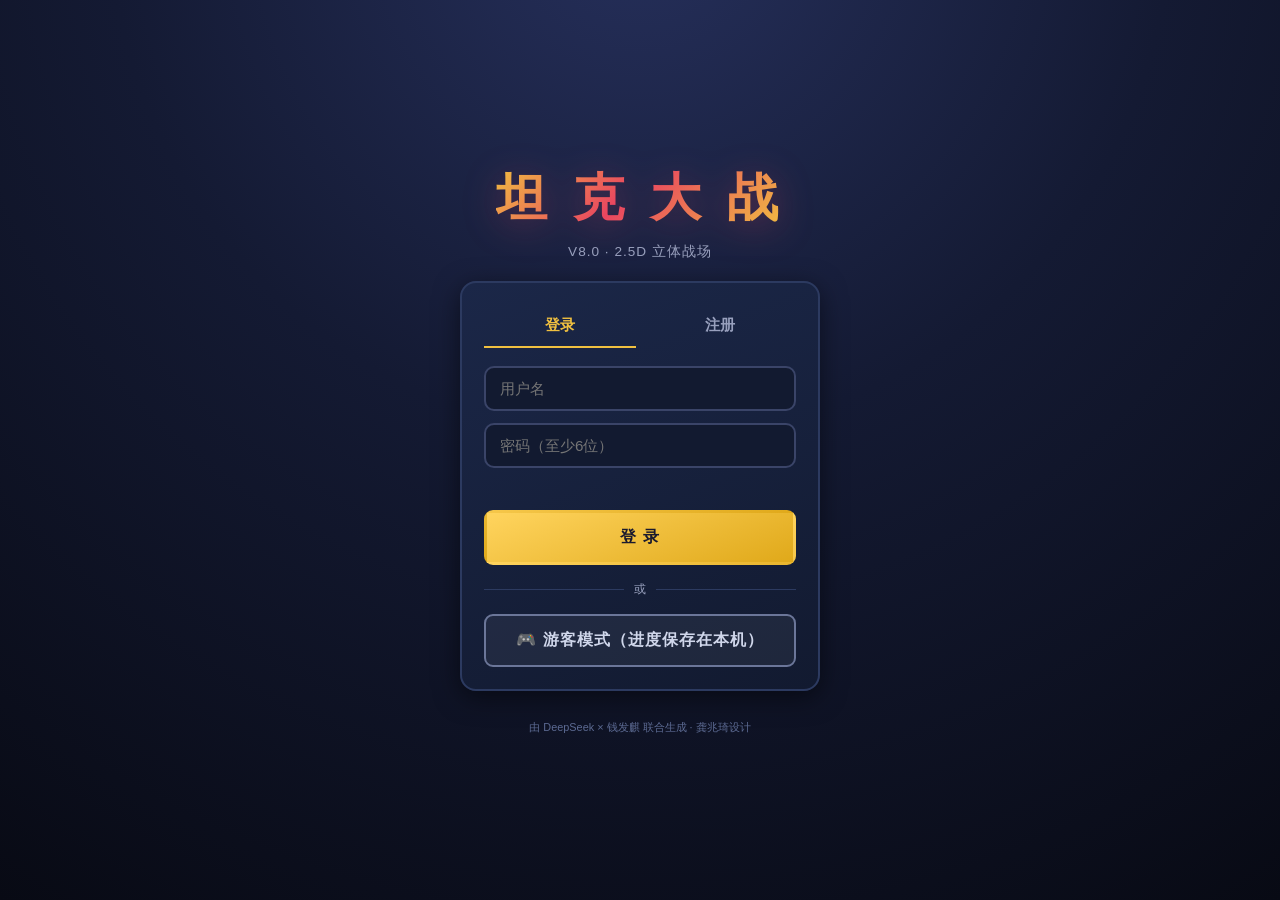
==== tank-battle/index.html @ 8ba23f54 "修复遮罩" ====
<!DOCTYPE html>
<html lang="zh-CN">
<head>
<meta charset="UTF-8">
<meta name="viewport" content="width=device-width, initial-scale=1.0, user-scalable=no, viewport-fit=cover">
<title>坦克大战 V8.0 - 2.5D 立体战场</title>
<link rel="stylesheet" href="assets/style.css">
</head>
<body>

<!-- 加载遮罩 -->
<div id="loading-overlay" class="loading-overlay hidden">
  <div class="loading-spinner"></div>
  <div class="loading-text">加载中...</div>
</div>

<!-- ============ 登录视图 ============ -->
<div id="view-login" class="view active">
  <div class="login-wrap">
    <div class="login-title">坦 克 大 战</div>
    <div class="login-subtitle">V8.0 · 2.5D 立体战场</div>
    <div class="login-card">
      <div class="login-tabs">
        <button class="login-tab active" data-tab="login" onclick="Auth.switchTab('login')">登录</button>
        <button class="login-tab" data-tab="register" onclick="Auth.switchTab('register')">注册</button>
      </div>
      <input id="login-username" type="text" class="form-input" placeholder="用户名" maxlength="20" autocomplete="username">
      <input id="login-password" type="password" class="form-input" placeholder="密码（至少6位）" maxlength="30" autocomplete="current-password">
      <p id="login-error" class="auth-error"></p>
      <button id="login-submit" class="btn btn-gold btn-lg" onclick="Auth.submit()">登 录</button>
      <div class="login-divider"><span>或</span></div>
      <button class="btn btn-outline btn-lg" onclick="Auth.guest()">🎮 游客模式（进度保存在本机）</button>
    </div>
    <div class="login-footer">由 DeepSeek × 钱发麒 联合生成 · 龚兆琦设计</div>
  </div>
</div>

<!-- ============ 主应用视图 ============ -->
<div id="view-main" class="view">
  <div id="app">
    <div id="topbar">
      <div id="topbar-user" onclick="openAccountModal()">
        <div class="avatar" id="topbar-avatar">👤</div>
        <span id="topbar-username">未登录</span>
      </div>
      <div id="topbar-buttons">
        <button class="top-btn" onclick="openLeaderboardModal()">🏆 排行</button>
        <button class="top-btn" onclick="openAccountModal()">👤 账号</button>
        <button class="top-btn" onclick="openSettingsModal()">⚙️ 设置</button>
        <button class="top-btn" onclick="openInfoModal()">ℹ️ 信息</button>
      </div>
    </div>

    <div id="dev-banner">🔧 开发者模式已启用 · 数据不会保存 · 仅用于测试</div>

    <div id="content">
      <div id="screen-main" class="screen active">
        <div class="menu-title">坦 克 大 战</div>
        <div class="menu-subtitle">V8.0 · 2.5D 立体战场</div>
        <div class="battle-modes">
          <button class="battle-mode-btn" id="btn-pvp-entry" onclick="openDualMenu('pvp')" style="display:none;">⚔️ 双人对战<span class="sub">同一设备 · 红蓝对弈</span></button>
          <button class="battle-mode-btn" onclick="openDualMenu('pve')">🤖 人机对战<span class="sub">与 AI 指挥官对弈</span></button>
          <button class="battle-mode-btn" id="btn-online-battle" onclick="openOnlineMenu()">🌐 联机对战<span class="sub" id="online-status-text">异步回合制 · 匹配真人</span></button>
        </div>
      </div>

      <div id="screen-dual" class="screen center">
        <h2 class="menu-title" style="font-size:1.4rem;letter-spacing:3px;animation:none;">⚔️ 准备</h2>
        <div class="ready-panel">
          <div class="ready-card red" id="red-ready-card">
            <h3>🔴 红方玩家</h3><p>点击准备</p>
            <button class="btn btn-red" id="btn-red-ready" onclick="toggleReady('red')">准 备</button>
          </div>
          <div class="ready-card blue" id="blue-ready-card">
            <h3 id="blue-card-title">🔵 蓝方玩家</h3><p id="blue-ready-hint">点击准备</p>
            <button class="btn btn-blue" id="btn-blue-ready" onclick="toggleReady('blue')">准 备</button>
          </div>
        </div>
        <button class="btn-back" onclick="switchScreen('screen-main')">🔙 返回</button>
      </div>

      <div id="screen-tank-select" class="screen select-screen">
        <button class="btn-back-corner" onclick="backFromTankSelect()">←</button>
        <h2>🎯 选择出战坦克</h2>
        <div class="timer-bar"><div class="timer-fill" id="tank-timer-fill"></div></div>
        <p id="tank-timer-text">剩余时间: 20秒</p>
        <div class="dual-select">
          <div class="player-select-zone red-zone"><h4>🔴 红方选择</h4><div class="tank-list" id="red-tank-list"></div><p id="red-tank-status"></p></div>
          <div class="player-select-zone blue-zone"><h4>🔵 蓝方选择</h4><div class="tank-list" id="blue-tank-list"></div><p id="blue-tank-status"></p></div>
        </div>
      </div>

      <div id="screen-map-select" class="screen select-screen">
        <button class="btn-back-corner" onclick="backFromMapSelect()">←</button>
        <h2>🗺️ 选择地图</h2>
        <div class="dual-select">
          <div class="player-select-zone red-zone"><h4>🔴 红方选择</h4><div class="map-list" id="red-map-list"></div><p id="red-map-status"></p></div>
          <div class="player-select-zone blue-zone"><h4>🔵 蓝方选择</h4><div class="map-list" id="blue-map-list"></div><p id="blue-map-status"></p></div>
        </div>
      </div>

      <div id="screen-base-select" class="screen select-screen">
        <button class="btn-back-corner" onclick="backFromBaseSelect()">←</button>
        <h2>🏠 选择总部基地</h2>
        <div class="timer-bar"><div class="timer-fill" id="base-timer-fill"></div></div>
        <p id="base-timer-text">剩余时间: 10秒</p>
        <div class="dual-select">
          <div class="player-select-zone red-zone"><h4>🔴 红方选择</h4><p id="red-base-status"></p></div>
          <div class="player-select-zone blue-zone"><h4>🔵 蓝方选择</h4><p id="blue-base-status"></p></div>
        </div>
        <div id="base-select-canvas-wrap"><canvas id="base-select-canvas"></canvas></div>
      </div>

      <div id="screen-game" class="screen">
        <div id="campaign-topbar"></div>
        <div id="game-info-bar">
          <span class="turn-indicator" id="turn-indicator">🔴 红方回合</span>
          <span class="hp-display">🏠红:<span id="red-hp">6</span></span>
          <span class="hp-display">🏠蓝:<span id="blue-hp">6</span></span>
          <span id="current-unit-info"></span>
          <span class="move-steps" id="move-steps-display">🚶步数:0</span>
          <span id="full-turn-display">回合:0</span>
        </div>
        <div id="canvas-container"><canvas id="game-canvas"></canvas><div id="longpress-info"></div></div>
        <div id="action-bar">
          <button class="btn btn-outline btn-sm btn-action" id="btn-move" onclick="selectAction('move')">🚶移动<span class="btn-badge hidden" id="badge-move"></span></button>
          <button class="btn btn-outline btn-sm btn-action" id="btn-attack" onclick="selectAction('attack')">💥攻击<span class="btn-badge hidden" id="badge-attack"></span></button>
          <button class="btn btn-outline btn-sm btn-action" id="btn-range-toggle" onclick="toggleAttackRange()">🔍范围</button>
          <button class="btn btn-outline btn-sm btn-action" id="btn-special" onclick="selectAction('special')">⚡技能</button>
          <button class="btn btn-sm btn-end-turn" id="btn-end-turn" onclick="endTurn()">⏩结束回合</button>
        </div>
        <p id="action-hint"></p>
      </div>

      <div id="screen-campaign" class="screen center">
        <h2 class="menu-title" style="font-size:1.4rem;letter-spacing:3px;animation:none;">📜 战 役</h2>
        <p style="font-size:.78rem;color:var(--dim);margin-bottom:8px;text-align:center;">蓝方反击战 · 全 5 关</p>
        <div class="campaign-list" id="campaign-list"></div>
        <button class="btn-back" onclick="switchScreen('screen-main')">🔙 返回</button>
      </div>

      <div id="screen-pokedex" class="screen select-screen">
        <button class="btn-back-corner" onclick="switchScreen('screen-main')">←</button>
        <h2>📖 图 鉴</h2>
        <div class="pokedex-content">
          <div class="pokedex-section"><h3>🎯 战 役 坦 克</h3><div class="tank-list" id="pokedex-campaign-tanks"></div></div>
          <div class="pokedex-section"><h3>📦 其 他 单 位</h3><div class="tank-list" id="pokedex-other-tanks"></div></div>
          <div class="pokedex-section"><h3>🗺️ 地 图</h3><div class="map-list" id="pokedex-map-list"></div></div>
        </div>
      </div>

      <div id="screen-online" class="screen center">
        <button class="btn-back-corner" onclick="switchScreen('screen-main')">←</button>
        <h2 class="menu-title" style="font-size:1.4rem;letter-spacing:3px;animation:none;">🌐 联机对战</h2>
        <div id="online-panel" style="width:100%;max-width:400px;display:flex;flex-direction:column;gap:10px;"></div>
      </div>
    </div>

    <div id="bottombar">
      <button class="bot-btn active" data-tab="screen-main" onclick="switchScreen('screen-main')"><span class="icon">⚔️</span><span>对战</span></button>
      <button class="bot-btn" data-tab="screen-campaign" onclick="switchScreen('screen-campaign')"><span class="icon">📜</span><span>战役</span></button>
      <button class="bot-btn" data-tab="screen-pokedex" onclick="switchScreen('screen-pokedex')"><span class="icon">📖</span><span>图鉴</span></button>
    </div>
  </div>
</div>

<!-- ============ 模态框 ============ -->
<div id="modal-leaderboard" class="modal-overlay">
  <div class="modal relative">
    <button class="modal-close" onclick="closeModal('modal-leaderboard')">✕</button>
    <h2>🏆 排行榜</h2>
    <div style="display:flex;gap:8px;justify-content:center;margin-bottom:10px;flex-wrap:wrap;">
      <button class="btn btn-outline btn-sm" id="lb-sort-wins" onclick="switchLeaderboard('wins')">按胜场</button>
      <button class="btn btn-outline btn-sm" id="lb-sort-damage" onclick="switchLeaderboard('damage')">按伤害</button>
      <button class="btn btn-outline btn-sm" id="lb-sort-games" onclick="switchLeaderboard('games')">按场次</button>
    </div>
    <div id="leaderboard-list" style="max-height:55vh;overflow-y:auto;"></div>
  </div>
</div>

<div id="modal-account" class="modal-overlay">
  <div class="modal relative">
    <button class="modal-close" onclick="closeModal('modal-account')">✕</button>
    <h2>👤 账号</h2>
    <div id="auth-user-panel" style="display:none;flex-direction:column;gap:12px;">
      <div class="setting-item" style="flex-direction:column;gap:8px;align-items:flex-start;">
        <div style="display:flex;justify-content:space-between;width:100%;">
          <span>👤 当前用户</span>
          <span id="auth-current-user" style="color:var(--gold);font-weight:700;">-</span>
        </div>
      </div>
      <div class="auth-stats-box" id="auth-stats"></div>
      <button class="btn btn-outline" onclick="doLogout()">退出登录</button>
    </div>
    <div id="auth-guest-panel" style="display:none;flex-direction:column;gap:12px;">
      <p style="text-align:center;color:var(--dim);font-size:.85rem;">当前为游客模式</p>
      <p class="auth-hint">进度保存在本机。登录后可云存档 + 排行榜。</p>
      <button class="btn btn-gold" onclick="Router.navigate('login')">去登录 / 注册</button>
    </div>
  </div>
</div>

<div id="modal-settings" class="modal-overlay">
  <div class="modal relative" style="max-width:420px;">
    <button class="modal-close" onclick="closeModal('modal-settings')">✕</button>
    <h2>⚙️ 设置</h2>
    <div class="setting-item"><span>🎵 背景音乐</span><button class="setting-toggle on" id="btn-music-toggle" onclick="toggleMusic()">🔊 开</button></div>
    <div class="setting-item"><span>🔊 游戏音效</span><button class="setting-toggle on" id="btn-sfx-toggle" onclick="toggleSFX()">🔊 开</button></div>
  </div>
</div>

<div id="modal-info" class="modal-overlay">
  <div class="modal relative">
    <button class="modal-close" onclick="closeModal('modal-info')">✕</button>
    <h2>ℹ️ 版本信息</h2>
    <div class="version-history" id="version-history"></div>
  </div>
</div>

<div id="modal-tank-detail" class="modal-overlay">
  <div class="modal detail-box relative" style="max-width:380px;">
    <button class="arrow left" onclick="switchTankDetail(-1)">◀</button>
    <button class="arrow right" onclick="switchTankDetail(1)">▶</button>
    <div id="tank-detail-icon"></div>
    <h3 id="tank-detail-name"></h3>
    <div id="tank-detail-stats"></div>
    <div id="tank-detail-special"></div>
    <div id="tank-detail-desc"></div>
    <button class="btn-close btn btn-gold" style="margin-top:14px;" onclick="closeModal('modal-tank-detail')">关闭</button>
  </div>
</div>

<div id="modal-settlement" class="modal-overlay">
  <div class="modal">
    <h2 id="settlement-title">🏆 任务完成！</h2>
    <div id="settlement-stats"></div>
    <div id="settlement-buttons"></div>
  </div>
</div>

<div id="modal-jump" class="modal-overlay">
  <div class="modal" style="max-width:380px;text-align:center;">
    <h2>⏫ 跳板使用</h2>
    <p id="jump-dialog-message" style="color:var(--dim);font-size:.9rem;line-height:1.6;margin-bottom:18px;"></p>
    <div class="btnrow">
      <button class="btn btn-gold" id="jump-dialog-yes">✅ 确定</button>
      <button class="btn btn-outline" id="jump-dialog-no">❌ 取消</button>
    </div>
  </div>
</div>

<div id="modal-confirm" class="modal-overlay">
  <div class="modal" style="max-width:380px;text-align:center;">
    <h2 id="confirm-title">⚠️ 确认</h2>
    <p id="confirm-message" style="color:var(--dim);font-size:.9rem;line-height:1.6;margin-bottom:18px;"></p>
    <div class="btnrow">
      <button class="btn btn-gold" id="confirm-yes">✅ 确定</button>
      <button class="btn btn-outline" id="confirm-no">❌ 取消</button>
    </div>
  </div>
</div>

<div id="dialogue-overlay">
  <button id="dialogue-skip" onclick="Dialogue.skipAll()">⏭ 跳过剧情</button>
  <div id="brief-card-slot"></div>
  <div id="dialogue-box">
    <div id="dialogue-head">
      <div id="dialogue-portrait">🎖️</div>
      <div><div id="dialogue-name">谭雅</div><div id="dialogue-role">蓝方前线副官</div></div>
    </div>
    <div id="dialogue-text"></div>
    <div id="dialogue-hint">点击继续</div>
  </div>
</div>

<div id="campaign-intro-overlay">
  <div class="intro-title" id="intro-title-text">关 卡</div>
  <div class="intro-subtitle" id="intro-subtitle-text"></div>
  <div class="intro-continue">点击任意处继续</div>
</div>

<div id="overlay-msg"></div>
<div id="tut-toast"></div>

<div id="skill-popup">
  <div class="skill-title" id="skill-popup-title"></div>
  <div class="skill-desc" id="skill-popup-desc"></div>
  <div class="skill-btns">
    <button class="skill-yes" id="skill-popup-yes">✅ 确认</button>
    <button class="skill-no" id="skill-popup-no">❌ 取消</button>
  </div>
</div>

<script src="assets/js/config.js"></script>    <!-- 1. 常量数据 -->
<script src="assets/js/core.js"></script>      <!-- 2. 工具/音频/全局状态/Unit -->
<script src="assets/js/auth.js"></script>      <!-- 3. 用户系统 -->
<script src="assets/js/render.js"></script>    <!-- 4. 渲染（依赖 ISO/CJK_FONT） -->
<script src="assets/js/ai.js"></script>        <!-- 5. AI（依赖 render/game 的辅助） -->
<script src="assets/js/game.js"></script>      <!-- 6. 核心逻辑 -->
<script src="assets/js/campaign.js"></script>  <!-- 7. 战役（依赖 game/ai） -->
<script src="assets/js/pokedex.js"></script>   <!-- 8. 图鉴 -->
<script src="assets/js/router.js"></script>    <!-- 9. 路由 + 初始化（最后） -->
</body>
</html>
---- tank-battle/assets/style.css ----
/* ========== 变量 & 重置 ========== */
:root{
  --bg:#0a0c18; --panel:#121a30; --panel2:#1b2748; --accent:#e94560; --gold:#f0c040;
  --text:#e8eaf2; --dim:#98a0bd; --line:#2c3a60; --green:#27ae60;
  --red-team:#e94560; --blue-team:#4da6ff; --shadow:0 6px 26px rgba(0,0,0,.5);
  --ease:cubic-bezier(.22,1,.36,1);
}
*{margin:0;padding:0;box-sizing:border-box;}
html,body{height:100%;}
body{
  font-family:"PingFang SC","Hiragino Sans GB","Heiti SC","Microsoft YaHei",sans-serif;
  background:radial-gradient(circle at 50% -10%, #26305c 0%, #141a33 45%, #080a14 100%);
  color:var(--text); overflow:hidden; -webkit-tap-highlight-color:transparent;
  user-select:none; -webkit-user-select:none; -webkit-touch-callout:none;
}
#app{
  position:relative;
  width:100%;
  max-width:820px;
  height:100dvh;
  margin:0 auto;
  overflow:hidden;
  display:flex;
  flex-direction:column;
}
/* ========== 视图层（用 display 切换，无穿透） ========== */
#view-login, #view-main{
  position:fixed;
  inset:0;
  display:none;
  z-index:1;
}
#view-login.active{
  display:flex;
  align-items:center;
  justify-content:center;
  z-index:2;          /* 登录页永远在上层 */
}
#view-main.active{
  display:block;
}

/* ========== 加载遮罩 ========== */
.loading-overlay{
  position:fixed;inset:0;z-index:9999;background:rgba(4,6,16,.92);
  display:flex;flex-direction:column;align-items:center;justify-content:center;gap:20px;
  opacity:0;visibility:hidden;transition:opacity .3s,visibility 0s linear .3s;
}
.loading-overlay.show{opacity:1;visibility:visible;transition-delay:0s,0s;}
.loading-overlay.hidden{display:none !important;}
.loading-spinner{
  width:52px;height:52px;border:4px solid rgba(240,192,64,.2);
  border-top-color:var(--gold);border-radius:50%;animation:spin .8s linear infinite;
}
@keyframes spin{to{transform:rotate(360deg);}}
.loading-text{color:var(--gold);font-size:.9rem;letter-spacing:3px;}

/* ========== 登录页 ========== */
#view-login{background:radial-gradient(circle at 50% -10%, #26305c 0%, #141a33 45%, #080a14 100%);display:flex;align-items:center;justify-content:center;}
.login-wrap{width:100%;max-width:400px;padding:20px;display:flex;flex-direction:column;align-items:center;gap:20px;}
.login-title{
  font-size:clamp(2rem,8vw,3.2rem);font-weight:900;letter-spacing:6px;
  background:linear-gradient(135deg,#f0c040,#e94560 45%,#f0c040);
  -webkit-background-clip:text;-webkit-text-fill-color:transparent;
  filter:drop-shadow(0 6px 18px rgba(233,69,96,.35));
  animation:titleFloat 4s ease-in-out infinite;
}
@keyframes titleFloat{0%,100%{transform:translateY(0);}50%{transform:translateY(-6px);}}
.login-subtitle{font-size:.85rem;color:var(--dim);letter-spacing:1px;margin-top:-10px;}
.login-card{
  width:100%;background:linear-gradient(160deg,#1b2748,#121a30);
  border:2px solid var(--line);border-radius:16px;padding:22px;
  box-shadow:var(--shadow);display:flex;flex-direction:column;gap:12px;
}
.login-tabs{display:flex;gap:8px;margin-bottom:6px;}
.login-tab{
  flex:1;padding:10px;border:none;background:transparent;color:var(--dim);
  font-size:.95rem;font-weight:700;cursor:pointer;border-bottom:2px solid transparent;
  transition:all .2s var(--ease);font-family:inherit;
}
.login-tab.active{color:var(--gold);border-bottom-color:var(--gold);}
.login-tab:hover{color:#fff;}
.login-divider{display:flex;align-items:center;gap:10px;color:var(--dim);font-size:.75rem;margin:4px 0;}
.login-divider::before,.login-divider::after{content:'';flex:1;height:1px;background:var(--line);}
.login-footer{font-size:.68rem;color:#5c6a92;text-align:center;line-height:1.6;margin-top:8px;}

/* ========== 顶栏 ========== */
#topbar{
  flex-shrink:0;display:flex;align-items:center;justify-content:space-between;gap:8px;
  padding:8px 12px;background:linear-gradient(160deg,#1b2748,#121a30);
  border-bottom:1px solid var(--line);z-index:40;flex-wrap:wrap;
}
#topbar.hidden{display:none;}
#topbar-user{display:flex;align-items:center;gap:8px;font-size:.82rem;font-weight:700;color:var(--gold);
  cursor:pointer;padding:4px 10px;border-radius:8px;border:1.5px solid transparent;transition:all .2s var(--ease);min-height:34px;}
#topbar-user:hover{border-color:var(--gold);background:rgba(240,192,64,.1);}
#topbar-user .avatar{width:24px;height:24px;border-radius:50%;
  background:linear-gradient(160deg,#ffd45e,#e0a91a);display:flex;align-items:center;justify-content:center;
  font-size:.85rem;color:#1a1a2e;}
#topbar-buttons{display:flex;gap:6px;flex-wrap:wrap;}
.top-btn{padding:6px 10px;font-size:.75rem;font-weight:700;border-radius:8px;cursor:pointer;
  background:linear-gradient(160deg,#22305a,#182142);color:#cfd6ea;border:1.5px solid #3d4b78;
  transition:all .2s var(--ease);min-height:34px;display:flex;align-items:center;gap:4px;
  white-space:nowrap;font-family:inherit;}
.top-btn:hover{border-color:var(--gold);color:#fff;transform:translateY(-1px);}
.top-btn:active{transform:scale(.95);}

#dev-banner{display:none;flex-shrink:0;padding:5px 12px;
  background:linear-gradient(90deg,rgba(240,192,64,.9),rgba(233,69,96,.85),rgba(240,192,64,.9));
  color:#1a1a2e;font-size:.72rem;font-weight:900;letter-spacing:2px;text-align:center;z-index:39;}
#dev-banner.show{display:block;}

/* ========== 内容区 & 屏幕 ========== */
#content{flex:1;position:relative;min-height:0;overflow:hidden;}
/* ========== 屏幕（用 display 切换，无穿透） ========== */
.screen{
  position:absolute;
  inset:0;
  display:none;
  flex-direction:column;
  align-items:center;
  gap:14px;
  padding:16px 12px calc(20px + env(safe-area-inset-bottom));
  overflow-y:auto;
  overflow-x:hidden;
}
.screen.active{
  display:flex;
}
.screen::-webkit-scrollbar{width:6px;}
.screen::-webkit-scrollbar-thumb{background:#3a4468;border-radius:6px;}
.screen::-webkit-scrollbar{width:6px;}
.screen::-webkit-scrollbar-thumb{background:#3a4468;border-radius:6px;}

/* ========== 底栏 ========== */
#bottombar{flex-shrink:0;display:grid;grid-template-columns:repeat(3,1fr);gap:0;
  background:linear-gradient(160deg,#1b2748,#121a30);border-top:1px solid var(--line);
  z-index:40;padding-bottom:env(safe-area-inset-bottom);}
#bottombar.hidden{display:none;}
.bot-btn{padding:10px 4px;font-size:.78rem;font-weight:700;letter-spacing:1px;cursor:pointer;
  background:transparent;color:#8a96b8;border:none;border-top:3px solid transparent;
  transition:all .22s var(--ease);min-height:52px;display:flex;flex-direction:column;
  align-items:center;justify-content:center;gap:3px;font-family:inherit;}
.bot-btn .icon{font-size:1.05rem;}
.bot-btn:hover{color:#cfd6ea;background:rgba(255,255,255,.04);}
.bot-btn.active{color:var(--gold);border-top-color:var(--gold);background:rgba(240,192,64,.08);}
.bot-btn:active{transform:scale(.95);}

/* ========== 通用按钮 ========== */
.btn{position:relative;padding:11px 20px;border:none;border-radius:9px;cursor:pointer;
  font-size:1rem;font-weight:700;letter-spacing:1px;min-height:44px;min-width:44px;
  border:3px solid transparent;transition:transform .18s var(--ease),box-shadow .25s var(--ease),background .25s,border-color .25s,opacity .25s;font-family:inherit;}
.btn:active{transform:scale(.94);}
.btn-lg{padding:14px 24px;font-size:1rem;min-height:52px;}
.btn-red{background:linear-gradient(160deg,#ff5b74,#c62a44);color:#fff;}
.btn-blue{background:linear-gradient(160deg,#63b6ff,#2b7fd4);color:#fff;}
.btn-gold{background:linear-gradient(160deg,#ffd45e,#e0a91a);color:#1a1a2e;}
.btn-green{background:linear-gradient(160deg,#7fdc8c,#27ae60);color:#fff;}
.btn-outline{background:rgba(255,255,255,.05);border:2px solid #6b7699;color:#cfd6ea;}
.btn-outline:hover:not(:disabled){border-color:#fff;color:#fff;background:rgba(255,255,255,.12);}
.btn-outline.active{border-color:var(--gold);color:var(--gold);background:#33406a;}
.btn-sm{padding:8px 14px;font-size:.85rem;min-height:40px;}
.btn:disabled{opacity:.32;cursor:not-allowed;pointer-events:none;}
.btn-back{align-self:center;padding:11px 32px;min-width:120px;background:rgba(255,255,255,.05);
  border:2px solid #6b7699;color:#cfd6ea;border-radius:9px;cursor:pointer;font-weight:700;
  transition:all .25s var(--ease);font-family:inherit;}
.btn-back:hover{border-color:#fff;color:#fff;transform:translateY(-2px);}
.btn-back-corner{position:absolute;top:14px;left:14px;width:42px;height:42px;border-radius:50%;
  background:rgba(255,255,255,.08);border:2px solid #6b7699;color:#cfd6ea;font-size:1.15rem;
  font-weight:700;display:flex;align-items:center;justify-content:center;cursor:pointer;z-index:30;
  transition:transform .22s var(--ease),border-color .25s,background .25s,color .25s;font-family:inherit;}
.btn-back-corner:hover{border-color:#fff;color:#fff;background:rgba(255,255,255,.16);transform:scale(1.08);}
.btn-back-corner:active{transform:scale(.94);}
.btn-badge{position:absolute;top:-6px;right:-6px;min-width:18px;height:18px;padding:0 4px;
  border-radius:9px;background:linear-gradient(160deg,#ffd45e,#e0a91a);color:#1a1a2e;
  font-size:.65rem;font-weight:900;display:flex;align-items:center;justify-content:center;
  border:1.5px solid #1a1a2e;box-shadow:0 0 8px rgba(240,192,64,.5);pointer-events:none;line-height:1;}
.btn-badge.hidden{display:none;}
.btn-state-dim{opacity:.5 !important;filter:grayscale(.35);}
.btn-state-cool{opacity:.5 !important;background:linear-gradient(160deg,#4a5578,#2c3a60) !important;color:#cfd6ea !important;}

/* ========== 标题 ========== */
.menu-title{font-size:clamp(2rem,7vw,3.6rem);font-weight:900;letter-spacing:4px;
  background:linear-gradient(135deg,#f0c040,#e94560 45%,#f0c040);
  -webkit-background-clip:text;-webkit-text-fill-color:transparent;
  filter:drop-shadow(0 6px 18px rgba(233,69,96,.35));animation:titleFloat 4s ease-in-out infinite;text-align:center;}
.menu-subtitle{font-size:.85rem;color:var(--dim);letter-spacing:1px;margin-bottom:12px;text-align:center;}

/* ========== 主菜单 ========== */
.battle-modes{display:flex;flex-direction:column;gap:12px;width:100%;max-width:400px;}
.battle-mode-btn{padding:16px 20px;font-size:1.05rem;font-weight:700;letter-spacing:2px;border-radius:12px;
  cursor:pointer;min-height:58px;border:2px solid rgba(240,192,64,.55);
  background:linear-gradient(160deg,#1b2748,#121a30);color:var(--text);box-shadow:var(--shadow);
  transition:all .22s var(--ease);font-family:inherit;}
.battle-mode-btn:hover:not(:disabled){transform:translateY(-3px);border-color:var(--gold);
  box-shadow:0 12px 30px rgba(240,192,64,.22);}
.battle-mode-btn:active:not(:disabled){transform:scale(.965);}
.battle-mode-btn:disabled{opacity:.42;cursor:not-allowed;}
.battle-mode-btn .sub{display:block;font-size:.7rem;color:var(--dim);font-weight:400;letter-spacing:0;margin-top:4px;}

/* ========== 准备 ========== */
.ready-panel{display:flex;gap:20px;flex-wrap:wrap;justify-content:center;width:100%;}
.ready-card{flex:1;min-width:140px;max-width:250px;background:linear-gradient(160deg,#1b2748,#121a30);
  border-radius:14px;padding:20px 15px;box-shadow:var(--shadow);text-align:center;
  border:3px solid transparent;transition:all .35s var(--ease);}
.ready-card.red{border-color:rgba(233,69,96,.28);}
.ready-card.blue{border-color:rgba(77,166,255,.28);}
.ready-card.ready{border-color:#27ae60 !important;box-shadow:0 0 30px rgba(39,174,96,.5);transform:translateY(-4px);}
.ready-card h3{font-size:1.1rem;margin-bottom:12px;}
.ready-card.red h3{color:var(--red-team);}
.ready-card.blue h3{color:var(--blue-team);}
.ready-card p{color:var(--dim);font-size:.85rem;margin-bottom:12px;}

/* ========== 选择屏 ========== */
.select-screen h2{text-align:center;font-size:1.3rem;letter-spacing:3px;color:var(--gold);}
.timer-bar{width:100%;max-width:520px;height:8px;background:#252d4a;border-radius:6px;overflow:hidden;}
.timer-fill{height:100%;background:linear-gradient(90deg,#4da6ff,#e94560);transition:width .12s linear;border-radius:6px;}
.timer-fill.warning{background:linear-gradient(90deg,#ff6b35,#ff2d55);animation:pulse .55s infinite;}
@keyframes pulse{0%,100%{opacity:1;}50%{opacity:.45;}}
.dual-select{display:flex;gap:14px;flex-wrap:wrap;width:100%;max-width:760px;}
.player-select-zone{flex:1;min-width:280px;background:linear-gradient(160deg,#1b2748,#121a30);
  border-radius:14px;padding:14px;box-shadow:var(--shadow);border-top:4px solid #4a5578;}
.player-select-zone.red-zone{border-top-color:var(--red-team);}
.player-select-zone.blue-zone{border-top-color:var(--blue-team);}
.player-select-zone h4{text-align:center;margin-bottom:10px;font-size:.95rem;}
.player-select-zone p{text-align:center;font-size:.78rem;color:var(--gold);margin-top:8px;min-height:18px;}
.tank-list,.map-list{display:flex;flex-wrap:wrap;gap:9px;justify-content:center;}
.tank-card,.map-card{background:linear-gradient(160deg,#22305a,#182142);border-radius:10px;padding:9px;
  cursor:pointer;border:2px solid transparent;text-align:center;min-width:72px;font-size:.75rem;
  transition:transform .25s var(--ease),border-color .25s,box-shadow .3s,background .25s;}
.map-card{width:122px;flex-shrink:0;}
.tank-card:hover,.map-card:hover{transform:translateY(-4px);border-color:#6b7699;}
.tank-card.selected,.map-card.selected{border-color:var(--gold) !important;
  box-shadow:0 0 20px rgba(240,192,64,.45);background:linear-gradient(160deg,#2c3d6b,#1e2a52);}
.tank-icon{width:50px;height:40px;margin:0 auto 5px;display:flex;align-items:center;justify-content:center;}
.tank-card .tank-name{font-weight:700;font-size:.8rem;}
.tank-card .tank-stats{font-size:.63rem;color:#9aa4c4;line-height:1.35;}
.tank-card .tank-special{font-size:.6rem;color:#f0c040;margin-top:3px;font-style:italic;}
.tank-card.locked{opacity:.55;filter:grayscale(.8);cursor:not-allowed;}
.tank-locked-mark{color:#ff5566;font-weight:700;font-size:.68rem;margin-top:4px;}
.map-thumb{width:80px;height:55px;margin:0 auto 5px;border-radius:5px;background:#0d1b2a;
  border:1px solid var(--line);overflow:hidden;position:relative;}
.map-thumb canvas{display:block;width:100%;height:100%;border-radius:4px;}
.map-card .map-name{font-weight:700;font-size:.75rem;}
#base-select-canvas-wrap{width:100%;max-width:520px;display:flex;justify-content:center;}
#base-select-canvas{border-radius:12px;box-shadow:var(--shadow);cursor:pointer;touch-action:manipulation;}

/* ========== 游戏界面 ========== */
#screen-game{padding-top:8px;gap:8px;}
#campaign-topbar{display:none;width:100%;max-width:520px;padding:6px 12px;
  background:linear-gradient(90deg,rgba(240,192,64,.15),rgba(240,192,64,.05));
  border:1px solid rgba(240,192,64,.35);border-radius:8px;font-size:.78rem;
  color:var(--gold);font-weight:700;letter-spacing:1px;text-align:center;}
#campaign-topbar.show{display:block;}
#game-info-bar{display:flex;justify-content:space-between;align-items:center;width:100%;max-width:520px;
  flex-wrap:wrap;gap:6px;font-size:.78rem;background:linear-gradient(160deg,#1b2748,#121a30);
  border-radius:12px;padding:8px 12px;box-shadow:var(--shadow);border:1px solid var(--line);}
.turn-indicator{font-weight:700;font-size:.82rem;padding:5px 10px;border-radius:8px;letter-spacing:1px;transition:all .35s var(--ease);}
.turn-indicator.red-turn{background:linear-gradient(160deg,#ff5b74,#c62a44);color:#fff;box-shadow:0 0 16px rgba(233,69,96,.5);}
.turn-indicator.blue-turn{background:linear-gradient(160deg,#63b6ff,#2b7fd4);color:#fff;box-shadow:0 0 16px rgba(77,166,255,.5);}
.hp-display{font-weight:700;font-size:.82rem;}
.move-steps{font-weight:700;font-size:.78rem;background:#233054;padding:3px 10px;border-radius:12px;color:var(--gold);}
#current-unit-info{font-size:.68rem;color:#9aa4c4;}
#full-turn-display{font-size:.72rem;color:#9aa4c4;}
#canvas-container{position:relative;width:100%;max-width:520px;
  background:radial-gradient(ellipse at 50% 0%, #16283c 0%, #0a1420 70%, #060a12 100%);
  border-radius:14px;overflow:hidden;border:2px solid #2a3a4a;
  box-shadow:var(--shadow),inset 0 0 40px rgba(0,0,0,.6);touch-action:manipulation;}
#game-canvas{display:block;width:100%;height:auto;cursor:pointer;border-radius:12px;touch-action:manipulation;}
#action-bar{display:flex;gap:6px;flex-wrap:wrap;justify-content:center;width:100%;max-width:520px;position:relative;}
#action-bar .btn{flex:1;min-width:60px;font-size:.74rem;padding:8px 4px;position:relative;}
#action-bar.team-red .btn-action{border:3px solid var(--red-team);}
#action-bar.team-blue .btn-action{border:3px solid var(--blue-team);}
#action-bar .btn-end-turn{background:linear-gradient(160deg,#2c3d6b,#1e2a52);color:#fff;}
#action-hint{font-size:.74rem;color:var(--gold);text-align:center;min-height:18px;letter-spacing:.5px;}

/* ========== 战役 ========== */
.campaign-list{display:flex;flex-direction:column;gap:12px;width:100%;max-width:520px;}
.camp-level-card{display:flex;align-items:center;gap:14px;padding:14px 16px;
  background:linear-gradient(160deg,#1b2748,#121a30);border:2px solid var(--line);
  border-radius:12px;cursor:pointer;transition:all .2s var(--ease);}
.camp-level-card:hover:not(.locked){border-color:var(--gold);transform:translateY(-3px);}
.camp-level-card.locked{opacity:.45;cursor:not-allowed;filter:grayscale(.6);}
.camp-level-card.cleared{border-color:rgba(39,174,96,.6);}
.camp-level-card .lvl-badge{width:46px;height:46px;flex-shrink:0;border-radius:50%;
  background:linear-gradient(160deg,#ffd45e,#e0a91a);color:#1a1a2e;
  display:flex;align-items:center;justify-content:center;font-weight:900;font-size:1.2rem;}
.camp-level-card.cleared .lvl-badge{background:linear-gradient(160deg,#7fdc8c,#27ae60);color:#fff;}
.camp-level-card.locked .lvl-badge{background:#3a4468;color:#6a78a0;}
.camp-level-card .lvl-info{flex:1;text-align:left;}
.camp-level-card .lvl-title{font-weight:800;font-size:.95rem;margin-bottom:4px;}
.camp-level-card .lvl-sub{font-size:.72rem;color:var(--dim);}
.camp-level-card .lvl-status{font-size:.75rem;font-weight:700;color:var(--gold);}
.camp-level-card.cleared .lvl-status{color:#7fdc8c;}

/* ========== 图鉴 ========== */
.pokedex-content{display:flex;flex-direction:column;gap:18px;width:100%;max-width:760px;
  max-height:66vh;overflow-y:auto;padding:14px 16px;background:linear-gradient(160deg,#1b2748,#121a30);
  border-radius:14px;box-shadow:var(--shadow);border:1px solid var(--line);}
.pokedex-content::-webkit-scrollbar{width:6px;}
.pokedex-content::-webkit-scrollbar-thumb{background:#3a4468;border-radius:6px;}
.pokedex-section h3{text-align:center;color:var(--gold);margin:10px 0;font-size:1.05rem;
  border-bottom:1px solid var(--line);padding-bottom:8px;letter-spacing:2px;}

/* ========== 模态框 ========== */
.modal-overlay{position:fixed;inset:0;background:rgba(4,6,16,.82);backdrop-filter:blur(4px);
  display:none;justify-content:center;align-items:center;z-index:200;padding:16px;}
.modal-overlay.show{display:flex;animation:fadeIn .22s ease;}
@keyframes fadeIn{from{opacity:0;}to{opacity:1;}}
.modal{background:linear-gradient(160deg,#1b2748,#101833);border:2px solid var(--gold);
  border-radius:14px;padding:18px 20px;max-width:640px;width:100%;max-height:88vh;overflow-y:auto;
  box-shadow:0 20px 60px rgba(0,0,0,.7),0 0 50px rgba(240,192,64,.15);
  animation:popIn .28s cubic-bezier(.175,.885,.32,1.275);}
@keyframes popIn{from{transform:scale(.9) translateY(12px);opacity:0;}to{transform:none;opacity:1;}}
.modal h2{color:var(--gold);font-size:1.05rem;letter-spacing:2px;margin-bottom:14px;text-align:center;}
.modal .btnrow{display:flex;gap:10px;justify-content:center;margin-top:14px;flex-wrap:wrap;}
.modal-close{position:absolute;top:12px;right:12px;width:34px;height:34px;border-radius:50%;
  background:rgba(255,255,255,.08);border:2px solid #6b7699;color:#cfd6ea;font-size:.95rem;
  cursor:pointer;display:flex;align-items:center;justify-content:center;transition:all .2s;font-family:inherit;}
.modal-close:hover{border-color:#fff;color:#fff;transform:scale(1.08);}
.modal .relative{position:relative;}
.detail-box .arrow{position:absolute;top:50%;transform:translateY(-50%);
  background:linear-gradient(160deg,#ffd45e,#e0a91a);border:none;border-radius:50%;
  width:34px;height:34px;font-size:16px;cursor:pointer;color:#1a1a2e;font-weight:900;transition:transform .2s var(--ease);font-family:inherit;}
.detail-box .arrow:hover{transform:translateY(-50%) scale(1.12);}
.detail-box .arrow.left{left:8px;}
.detail-box .arrow.right{right:8px;}

/* ========== 表单 ========== */
.form-input{width:100%;padding:12px 14px;border-radius:10px;border:2px solid #3a4468;
  background:#121a30;color:var(--text);font-size:.95rem;outline:none;font-family:inherit;
  transition:border-color .2s;}
.form-input:focus{border-color:var(--gold);box-shadow:0 0 12px rgba(240,192,64,.3);}
.auth-error{color:#ff6b6b;font-size:.82rem;min-height:18px;text-align:center;}
.auth-hint{font-size:.72rem;color:var(--dim);text-align:center;line-height:1.6;}
.auth-stats-box{background:rgba(10,16,36,.7);border-radius:10px;padding:12px 14px;
  font-size:.85rem;line-height:1.8;color:var(--dim);border:1px solid var(--line);}

/* ========== 排行榜 ========== */
.lb-row{display:flex;justify-content:space-between;align-items:center;padding:10px 14px;
  border-bottom:1px solid var(--line);font-size:.82rem;gap:8px;}
.lb-row:last-child{border-bottom:none;}
.lb-row.me{background:rgba(240,192,64,.10);border-radius:8px;}
.lb-row .medal{font-weight:700;min-width:38px;}
.lb-row .name{flex:1;text-align:left;}
.lb-row .stats{text-align:right;font-size:.75rem;color:var(--dim);}

/* ========== 设置 ========== */
.setting-item{display:flex;justify-content:space-between;align-items:center;width:100%;
  background:linear-gradient(160deg,#1b2748,#121a30);border-radius:12px;padding:14px 20px;
  box-shadow:var(--shadow);border:1px solid var(--line);transition:border-color .3s;margin-bottom:10px;}
.setting-item:hover{border-color:#3d4b78;}
.setting-item span{font-size:.92rem;font-weight:600;}
.setting-toggle{padding:7px 18px;border-radius:22px;cursor:pointer;font-size:.8rem;font-weight:700;
  border:2px solid #4a5578;background:#233054;color:#c8d0e8;transition:all .3s var(--ease);font-family:inherit;}
.setting-toggle.on{border-color:var(--gold);color:var(--gold);background:#33406a;box-shadow:0 0 16px rgba(240,192,64,.3);}

/* ========== 版本信息 ========== */
.version-history{max-height:50vh;overflow-y:auto;padding-right:6px;}
.version-history::-webkit-scrollbar{width:5px;}
.version-history::-webkit-scrollbar-thumb{background:var(--accent);border-radius:5px;}
.version-entry{border-bottom:1px solid var(--line);padding:10px 0;}
.version-entry:last-child{border-bottom:none;}
.version-tag{display:inline-block;background:var(--accent);color:#fff;padding:2px 10px;
  border-radius:12px;font-size:.7rem;font-weight:700;margin-right:8px;}
.version-tag.gold{background:var(--gold);color:#1a1a2e;}
.version-date{font-size:.65rem;color:#5c6a92;}
.version-details{font-size:.75rem;color:var(--dim);margin-top:6px;padding-left:10px;}
.version-details ul{list-style:none;}
.version-details li{padding:2px 0;line-height:1.5;}
.version-details li::before{content:"• ";color:var(--gold);font-weight:bold;}

/* ========== 结算 ========== */
#modal-settlement .modal{max-width:400px;text-align:center;}
#settlement-title{font-size:1.35rem;margin-bottom:16px;letter-spacing:2px;}
#settlement-stats{text-align:left;background:rgba(10,16,36,.7);border-radius:10px;padding:12px 14px;
  font-size:.85rem;border:1px solid var(--line);}
#settlement-stats div{display:flex;justify-content:space-between;padding:4px 0;}
#settlement-stats span:last-child{color:var(--gold);font-weight:700;}
#settlement-buttons{display:flex;flex-direction:column;gap:10px;margin-top:18px;}

/* ========== 剧情 ========== */
#dialogue-overlay{position:fixed;inset:0;background:linear-gradient(180deg,rgba(4,6,16,.45),rgba(4,6,16,.98));
  display:none;z-index:500;justify-content:flex-end;align-items:center;flex-direction:column;padding:0 0 30px;}
#dialogue-overlay.show{display:flex;}
#dialogue-skip{position:absolute;top:16px;right:16px;padding:8px 14px;font-size:.75rem;font-weight:700;
  border-radius:8px;background:rgba(255,255,255,.06);border:1.5px solid #6b7699;color:#cfd6ea;
  cursor:pointer;z-index:10;font-family:inherit;}
#dialogue-box{width:min(92vw,640px);padding:18px 20px 16px;
  background:linear-gradient(180deg,rgba(20,32,44,.96),rgba(8,14,22,.98));
  border:2px solid #4a6b42;border-radius:14px;position:relative;transition:border-color .3s ease;}
#dialogue-head{display:flex;align-items:center;gap:12px;margin-bottom:12px;}
#dialogue-portrait{width:52px;height:52px;border-radius:50%;flex-shrink:0;
  background:radial-gradient(circle at 35% 30%,#5a7a5c,#2a4a2c);border:2px solid #7fdc8c;
  display:flex;align-items:center;justify-content:center;font-size:1.6rem;transition:border-color .3s ease;}
#dialogue-name{font-size:.95rem;font-weight:900;letter-spacing:2px;color:#7fdc8c;transition:color .3s ease;}
#dialogue-role{font-size:.65rem;color:#6a8a6c;letter-spacing:1px;margin-top:1px;transition:color .3s ease;}
#dialogue-text{font-size:.92rem;line-height:1.85;color:#d8e8d8;min-height:3.7em;
  font-family:Consolas,Monaco,monospace;transition:color .3s ease;}
#dialogue-text .cursor{display:inline-block;width:.5em;height:1.05em;vertical-align:-2px;
  background:#7fdc8c;margin-left:2px;animation:blink .8s steps(2) infinite;}
@keyframes blink{0%,50%{opacity:1;}51%,100%{opacity:0;}}
#dialogue-hint{margin-top:10px;text-align:right;font-size:.7rem;color:#5a7a5c;}
.brief-card{width:min(92vw,480px);padding:22px 26px;
  background:linear-gradient(160deg,#1b2748,#0e1524);border:2px solid var(--gold);
  border-radius:14px;text-align:left;margin-bottom:18px;}
.brief-card h3{color:var(--gold);font-size:1.05rem;letter-spacing:2px;margin-bottom:12px;text-align:center;}
.brief-card .brief-line{font-size:.85rem;color:#cfd6ea;line-height:2;padding:3px 0;}
.brief-card .btnrow{margin-top:16px;display:flex;gap:12px;justify-content:center;}

#campaign-intro-overlay{position:fixed;inset:0;z-index:600;background:#000;display:none;
  justify-content:center;align-items:center;flex-direction:column;opacity:0;transition:opacity .8s;}
#campaign-intro-overlay.show{display:flex;}
#campaign-intro-overlay.visible{opacity:1;}
#campaign-intro-overlay .intro-title{font-size:clamp(2.2rem,8vw,4rem);font-weight:900;letter-spacing:8px;
  color:#f0c040;text-shadow:0 0 40px rgba(240,192,64,.5);margin-bottom:16px;}
#campaign-intro-overlay .intro-subtitle{font-size:clamp(.95rem,2.5vw,1.3rem);letter-spacing:4px;
  color:#98a0bd;margin-bottom:60px;}
#campaign-intro-overlay .intro-continue{font-size:.85rem;color:#5c6a92;letter-spacing:2px;animation:introPulse 1.6s infinite;}
@keyframes introPulse{0%,100%{opacity:.35;}50%{opacity:1;}}

/* ========== 浮层 & 技能弹框 ========== */
#overlay-msg{position:fixed;top:50%;left:50%;transform:translate(-50%,-50%) scale(.6);
  background:linear-gradient(160deg,rgba(22,33,62,.97),rgba(10,14,30,.97));color:#fff;
  padding:16px 26px;border-radius:14px;font-size:1rem;font-weight:700;letter-spacing:1.5px;
  z-index:999;pointer-events:none;text-align:center;line-height:1.55;max-width:min(88vw,520px);
  border:2px solid var(--gold);box-shadow:0 12px 50px rgba(0,0,0,.7),0 0 40px rgba(240,192,64,.22);
  opacity:0;transition:opacity .28s var(--ease),transform .38s cubic-bezier(.175,.885,.32,1.275);}
#overlay-msg.show{opacity:1;transform:translate(-50%,-50%) scale(1);}
#tut-toast{position:fixed;top:22%;left:50%;transform:translate(-50%,-50%) scale(.9);
  padding:10px 18px;font-size:.85rem;font-weight:700;color:#ffcc66;
  background:linear-gradient(160deg,rgba(30,40,60,.97),rgba(15,20,35,.97));
  border:1.5px solid #f0c040;border-radius:10px;opacity:0;pointer-events:none;z-index:560;transition:.25s;}
#tut-toast.show{opacity:1;transform:translate(-50%,-50%) scale(1);}
#skill-popup{position:fixed;z-index:150;background:linear-gradient(160deg,#1b2748,#101833);
  border:2px solid var(--gold);border-radius:12px;padding:12px 14px;min-width:180px;max-width:240px;
  box-shadow:0 12px 40px rgba(0,0,0,.7),0 0 30px rgba(240,192,64,.18);font-size:.78rem;line-height:1.45;
  opacity:0;transform:translateY(6px) scale(.92);pointer-events:none;
  transition:opacity .2s var(--ease),transform .25s cubic-bezier(.175,.885,.32,1.275);}
#skill-popup.show{opacity:1;transform:none;pointer-events:auto;}
#skill-popup .skill-title{font-size:.88rem;font-weight:900;color:var(--gold);letter-spacing:1.5px;
  margin-bottom:6px;border-bottom:1px solid var(--line);padding-bottom:5px;text-align:center;}
#skill-popup .skill-desc{font-size:.72rem;color:#cfd6ea;margin-bottom:10px;text-align:center;line-height:1.5;}
#skill-popup .skill-btns{display:flex;gap:8px;justify-content:center;}
#skill-popup .skill-btns button{flex:1;padding:7px 10px;font-size:.72rem;font-weight:700;border-radius:7px;
  cursor:pointer;border:2px solid transparent;min-height:32px;transition:transform .18s var(--ease);font-family:inherit;}
#skill-popup .skill-btns button:active{transform:scale(.94);}
#skill-popup .skill-btns .skill-yes{background:linear-gradient(160deg,#ffd45e,#e0a91a);color:#1a1a2e;}
#skill-popup .skill-btns .skill-no{background:rgba(255,255,255,.05);border-color:#6b7699;color:#cfd6ea;}
#longpress-info{position:absolute;z-index:120;background:linear-gradient(160deg,rgba(22,33,62,.98),rgba(10,14,30,.98));
  border:2px solid var(--gold);border-radius:10px;padding:10px 12px;font-size:.72rem;line-height:1.6;
  color:#e8eaf2;pointer-events:none;max-width:220px;
  box-shadow:0 10px 30px rgba(0,0,0,.8),0 0 30px rgba(240,192,64,.25);display:none;}
#longpress-info.show{display:block;animation:popIn .25s cubic-bezier(.175,.885,.32,1.275);}
#longpress-info .lp-title{font-weight:900;color:var(--gold);letter-spacing:1px;margin-bottom:6px;
  padding-bottom:4px;border-bottom:1px solid rgba(240,192,64,.35);font-size:.8rem;}
#longpress-info .lp-row{display:flex;justify-content:space-between;gap:8px;}
#longpress-info .lp-row .k{color:var(--dim);}
#longpress-info .lp-status{display:flex;gap:6px;flex-wrap:wrap;margin-top:6px;padding-top:6px;
  border-top:1px solid rgba(240,192,64,.25);}
#longpress-info .lp-status span{background:rgba(240,192,64,.18);border-radius:4px;padding:1px 6px;
  font-size:.68rem;color:#ffd45e;}

.loading-text,.empty-text{text-align:center;color:var(--dim);font-size:.82rem;padding:20px;}

/* ========== 响应式 ========== */
@media (max-width:600px){
  .dual-select{flex-direction:column;}
  .player-select-zone{min-width:auto;}
  #action-bar .btn{font-size:.66rem;padding:7px 3px;min-width:48px;}
  #game-info-bar{font-size:.68rem;padding:6px 8px;gap:4px;}
  .version-history{max-height:44vh;}
  .pokedex-content{max-height:56vh;font-size:.8rem;}
  .detail-box .arrow{width:28px;height:28px;font-size:14px;}
  .btn-back-corner{width:36px;height:36px;font-size:1rem;top:10px;left:10px;}
  #skill-popup{font-size:.72rem;padding:10px 12px;min-width:160px;}
  #topbar{padding:6px 8px;gap:6px;}
  #topbar-user{font-size:.72rem;padding:3px 8px;min-height:30px;}
  #topbar-user .avatar{width:20px;height:20px;font-size:.72rem;}
  .top-btn{padding:5px 8px;font-size:.68rem;min-height:30px;}
  .bot-btn{font-size:.68rem;min-height:46px;padding:7px 2px;}
  .camp-level-card{padding:11px 12px;gap:10px;}
  .camp-level-card .lvl-badge{width:38px;height:38px;font-size:1rem;}
}
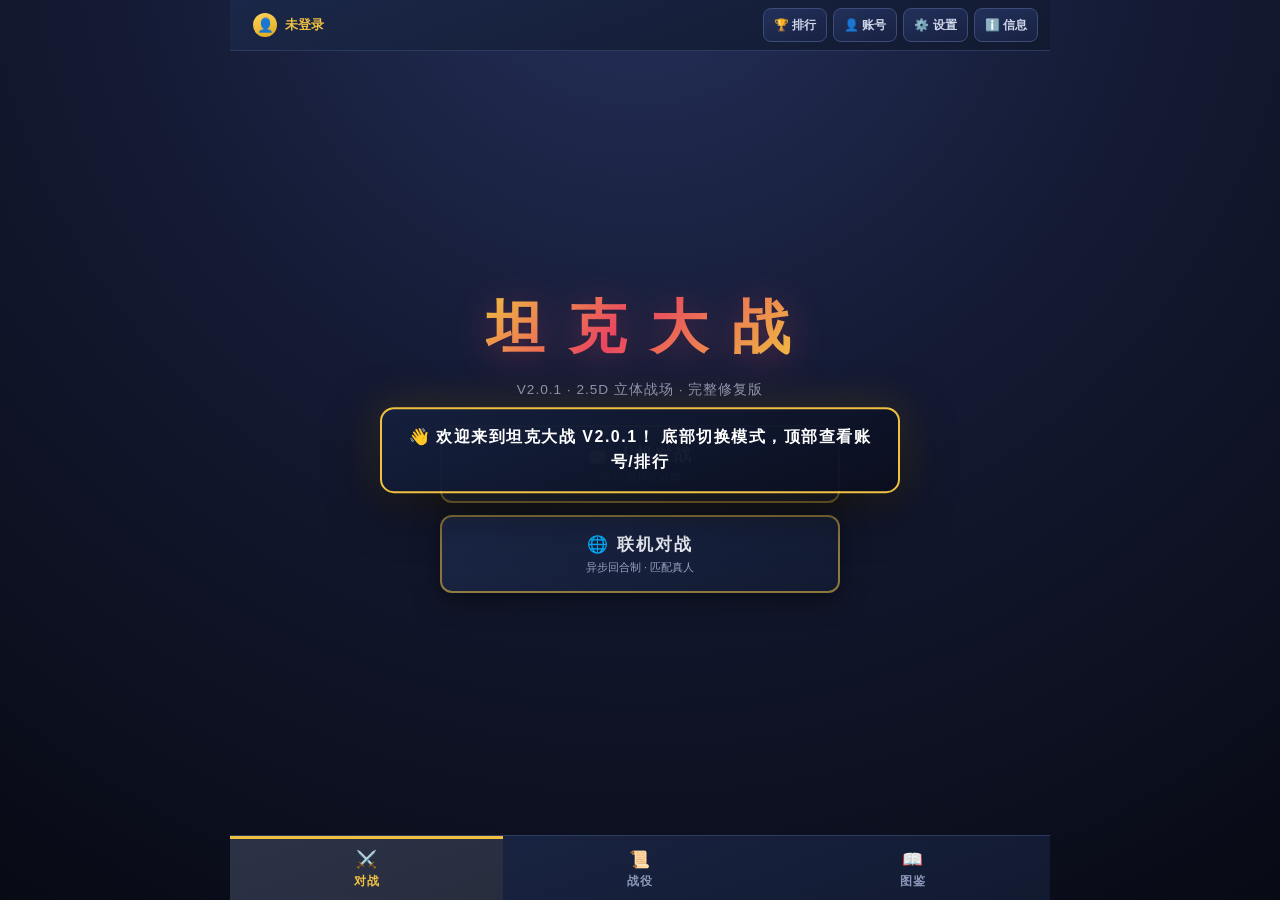
==== commit 6eff9b45: "大版本回退" ====
--- a/tank-battle/index.html
+++ b/tank-battle/index.html
@@ -1,304 +1,13475 @@
-<!DOCTYPE html>
-<html lang="zh-CN">
-<head>
-<meta charset="UTF-8">
-<meta name="viewport" content="width=device-width, initial-scale=1.0, user-scalable=no, viewport-fit=cover">
-<title>坦克大战 V8.0 - 2.5D 立体战场</title>
-<link rel="stylesheet" href="assets/style.css">
-</head>
-<body>
-
-<!-- 加载遮罩 -->
-<div id="loading-overlay" class="loading-overlay hidden">
-  <div class="loading-spinner"></div>
-  <div class="loading-text">加载中...</div>
-</div>
-
-<!-- ============ 登录视图 ============ -->
-<div id="view-login" class="view active">
-  <div class="login-wrap">
-    <div class="login-title">坦 克 大 战</div>
-    <div class="login-subtitle">V8.0 · 2.5D 立体战场</div>
-    <div class="login-card">
-      <div class="login-tabs">
-        <button class="login-tab active" data-tab="login" onclick="Auth.switchTab('login')">登录</button>
-        <button class="login-tab" data-tab="register" onclick="Auth.switchTab('register')">注册</button>
-      </div>
-      <input id="login-username" type="text" class="form-input" placeholder="用户名" maxlength="20" autocomplete="username">
-      <input id="login-password" type="password" class="form-input" placeholder="密码（至少6位）" maxlength="30" autocomplete="current-password">
-      <p id="login-error" class="auth-error"></p>
-      <button id="login-submit" class="btn btn-gold btn-lg" onclick="Auth.submit()">登 录</button>
-      <div class="login-divider"><span>或</span></div>
-      <button class="btn btn-outline btn-lg" onclick="Auth.guest()">🎮 游客模式（进度保存在本机）</button>
-    </div>
-    <div class="login-footer">由 DeepSeek × 钱发麒 联合生成 · 龚兆琦设计</div>
-  </div>
-</div>
-
-<!-- ============ 主应用视图 ============ -->
-<div id="view-main" class="view">
-  <div id="app">
-    <div id="topbar">
-      <div id="topbar-user" onclick="openAccountModal()">
-        <div class="avatar" id="topbar-avatar">👤</div>
-        <span id="topbar-username">未登录</span>
-      </div>
-      <div id="topbar-buttons">
-        <button class="top-btn" onclick="openLeaderboardModal()">🏆 排行</button>
-        <button class="top-btn" onclick="openAccountModal()">👤 账号</button>
-        <button class="top-btn" onclick="openSettingsModal()">⚙️ 设置</button>
-        <button class="top-btn" onclick="openInfoModal()">ℹ️ 信息</button>
-      </div>
-    </div>
-
-    <div id="dev-banner">🔧 开发者模式已启用 · 数据不会保存 · 仅用于测试</div>
-
-    <div id="content">
-      <div id="screen-main" class="screen active">
-        <div class="menu-title">坦 克 大 战</div>
-        <div class="menu-subtitle">V8.0 · 2.5D 立体战场</div>
-        <div class="battle-modes">
-          <button class="battle-mode-btn" id="btn-pvp-entry" onclick="openDualMenu('pvp')" style="display:none;">⚔️ 双人对战<span class="sub">同一设备 · 红蓝对弈</span></button>
-          <button class="battle-mode-btn" onclick="openDualMenu('pve')">🤖 人机对战<span class="sub">与 AI 指挥官对弈</span></button>
-          <button class="battle-mode-btn" id="btn-online-battle" onclick="openOnlineMenu()">🌐 联机对战<span class="sub" id="online-status-text">异步回合制 · 匹配真人</span></button>
-        </div>
-      </div>
-
-      <div id="screen-dual" class="screen center">
-        <h2 class="menu-title" style="font-size:1.4rem;letter-spacing:3px;animation:none;">⚔️ 准备</h2>
-        <div class="ready-panel">
-          <div class="ready-card red" id="red-ready-card">
-            <h3>🔴 红方玩家</h3><p>点击准备</p>
-            <button class="btn btn-red" id="btn-red-ready" onclick="toggleReady('red')">准 备</button>
-          </div>
-          <div class="ready-card blue" id="blue-ready-card">
-            <h3 id="blue-card-title">🔵 蓝方玩家</h3><p id="blue-ready-hint">点击准备</p>
-            <button class="btn btn-blue" id="btn-blue-ready" onclick="toggleReady('blue')">准 备</button>
-          </div>
-        </div>
-        <button class="btn-back" onclick="switchScreen('screen-main')">🔙 返回</button>
-      </div>
-
-      <div id="screen-tank-select" class="screen select-screen">
-        <button class="btn-back-corner" onclick="backFromTankSelect()">←</button>
-        <h2>🎯 选择出战坦克</h2>
-        <div class="timer-bar"><div class="timer-fill" id="tank-timer-fill"></div></div>
-        <p id="tank-timer-text">剩余时间: 20秒</p>
-        <div class="dual-select">
-          <div class="player-select-zone red-zone"><h4>🔴 红方选择</h4><div class="tank-list" id="red-tank-list"></div><p id="red-tank-status"></p></div>
-          <div class="player-select-zone blue-zone"><h4>🔵 蓝方选择</h4><div class="tank-list" id="blue-tank-list"></div><p id="blue-tank-status"></p></div>
-        </div>
-      </div>
-
-      <div id="screen-map-select" class="screen select-screen">
-        <button class="btn-back-corner" onclick="backFromMapSelect()">←</button>
-        <h2>🗺️ 选择地图</h2>
-        <div class="dual-select">
-          <div class="player-select-zone red-zone"><h4>🔴 红方选择</h4><div class="map-list" id="red-map-list"></div><p id="red-map-status"></p></div>
-          <div class="player-select-zone blue-zone"><h4>🔵 蓝方选择</h4><div class="map-list" id="blue-map-list"></div><p id="blue-map-status"></p></div>
-        </div>
-      </div>
-
-      <div id="screen-base-select" class="screen select-screen">
-        <button class="btn-back-corner" onclick="backFromBaseSelect()">←</button>
-        <h2>🏠 选择总部基地</h2>
-        <div class="timer-bar"><div class="timer-fill" id="base-timer-fill"></div></div>
-        <p id="base-timer-text">剩余时间: 10秒</p>
-        <div class="dual-select">
-          <div class="player-select-zone red-zone"><h4>🔴 红方选择</h4><p id="red-base-status"></p></div>
-          <div class="player-select-zone blue-zone"><h4>🔵 蓝方选择</h4><p id="blue-base-status"></p></div>
-        </div>
-        <div id="base-select-canvas-wrap"><canvas id="base-select-canvas"></canvas></div>
-      </div>
-
-      <div id="screen-game" class="screen">
-        <div id="campaign-topbar"></div>
-        <div id="game-info-bar">
-          <span class="turn-indicator" id="turn-indicator">🔴 红方回合</span>
-          <span class="hp-display">🏠红:<span id="red-hp">6</span></span>
-          <span class="hp-display">🏠蓝:<span id="blue-hp">6</span></span>
-          <span id="current-unit-info"></span>
-          <span class="move-steps" id="move-steps-display">🚶步数:0</span>
-          <span id="full-turn-display">回合:0</span>
-        </div>
-        <div id="canvas-container"><canvas id="game-canvas"></canvas><div id="longpress-info"></div></div>
-        <div id="action-bar">
-          <button class="btn btn-outline btn-sm btn-action" id="btn-move" onclick="selectAction('move')">🚶移动<span class="btn-badge hidden" id="badge-move"></span></button>
-          <button class="btn btn-outline btn-sm btn-action" id="btn-attack" onclick="selectAction('attack')">💥攻击<span class="btn-badge hidden" id="badge-attack"></span></button>
-          <button class="btn btn-outline btn-sm btn-action" id="btn-range-toggle" onclick="toggleAttackRange()">🔍范围</button>
-          <button class="btn btn-outline btn-sm btn-action" id="btn-special" onclick="selectAction('special')">⚡技能</button>
-          <button class="btn btn-sm btn-end-turn" id="btn-end-turn" onclick="endTurn()">⏩结束回合</button>
-        </div>
-        <p id="action-hint"></p>
-      </div>
-
-      <div id="screen-campaign" class="screen center">
-        <h2 class="menu-title" style="font-size:1.4rem;letter-spacing:3px;animation:none;">📜 战 役</h2>
-        <p style="font-size:.78rem;color:var(--dim);margin-bottom:8px;text-align:center;">蓝方反击战 · 全 5 关</p>
-        <div class="campaign-list" id="campaign-list"></div>
-        <button class="btn-back" onclick="switchScreen('screen-main')">🔙 返回</button>
-      </div>
-
-      <div id="screen-pokedex" class="screen select-screen">
-        <button class="btn-back-corner" onclick="switchScreen('screen-main')">←</button>
-        <h2>📖 图 鉴</h2>
-        <div class="pokedex-content">
-          <div class="pokedex-section"><h3>🎯 战 役 坦 克</h3><div class="tank-list" id="pokedex-campaign-tanks"></div></div>
-          <div class="pokedex-section"><h3>📦 其 他 单 位</h3><div class="tank-list" id="pokedex-other-tanks"></div></div>
-          <div class="pokedex-section"><h3>🗺️ 地 图</h3><div class="map-list" id="pokedex-map-list"></div></div>
-        </div>
-      </div>
-
-      <div id="screen-online" class="screen center">
-        <button class="btn-back-corner" onclick="switchScreen('screen-main')">←</button>
-        <h2 class="menu-title" style="font-size:1.4rem;letter-spacing:3px;animation:none;">🌐 联机对战</h2>
-        <div id="online-panel" style="width:100%;max-width:400px;display:flex;flex-direction:column;gap:10px;"></div>
-      </div>
-    </div>
-
-    <div id="bottombar">
-      <button class="bot-btn active" data-tab="screen-main" onclick="switchScreen('screen-main')"><span class="icon">⚔️</span><span>对战</span></button>
-      <button class="bot-btn" data-tab="screen-campaign" onclick="switchScreen('screen-campaign')"><span class="icon">📜</span><span>战役</span></button>
-      <button class="bot-btn" data-tab="screen-pokedex" onclick="switchScreen('screen-pokedex')"><span class="icon">📖</span><span>图鉴</span></button>
-    </div>
-  </div>
-</div>
-
-<!-- ============ 模态框 ============ -->
-<div id="modal-leaderboard" class="modal-overlay">
-  <div class="modal relative">
-    <button class="modal-close" onclick="closeModal('modal-leaderboard')">✕</button>
-    <h2>🏆 排行榜</h2>
-    <div style="display:flex;gap:8px;justify-content:center;margin-bottom:10px;flex-wrap:wrap;">
-      <button class="btn btn-outline btn-sm" id="lb-sort-wins" onclick="switchLeaderboard('wins')">按胜场</button>
-      <button class="btn btn-outline btn-sm" id="lb-sort-damage" onclick="switchLeaderboard('damage')">按伤害</button>
-      <button class="btn btn-outline btn-sm" id="lb-sort-games" onclick="switchLeaderboard('games')">按场次</button>
-    </div>
-    <div id="leaderboard-list" style="max-height:55vh;overflow-y:auto;"></div>
-  </div>
-</div>
-
-<div id="modal-account" class="modal-overlay">
-  <div class="modal relative">
-    <button class="modal-close" onclick="closeModal('modal-account')">✕</button>
-    <h2>👤 账号</h2>
-    <div id="auth-user-panel" style="display:none;flex-direction:column;gap:12px;">
-      <div class="setting-item" style="flex-direction:column;gap:8px;align-items:flex-start;">
-        <div style="display:flex;justify-content:space-between;width:100%;">
-          <span>👤 当前用户</span>
-          <span id="auth-current-user" style="color:var(--gold);font-weight:700;">-</span>
-        </div>
-      </div>
-      <div class="auth-stats-box" id="auth-stats"></div>
-      <button class="btn btn-outline" onclick="doLogout()">退出登录</button>
-    </div>
-    <div id="auth-guest-panel" style="display:none;flex-direction:column;gap:12px;">
-      <p style="text-align:center;color:var(--dim);font-size:.85rem;">当前为游客模式</p>
-      <p class="auth-hint">进度保存在本机。登录后可云存档 + 排行榜。</p>
-      <button class="btn btn-gold" onclick="Router.navigate('login')">去登录 / 注册</button>
-    </div>
-  </div>
-</div>
-
-<div id="modal-settings" class="modal-overlay">
-  <div class="modal relative" style="max-width:420px;">
-    <button class="modal-close" onclick="closeModal('modal-settings')">✕</button>
-    <h2>⚙️ 设置</h2>
-    <div class="setting-item"><span>🎵 背景音乐</span><button class="setting-toggle on" id="btn-music-toggle" onclick="toggleMusic()">🔊 开</button></div>
-    <div class="setting-item"><span>🔊 游戏音效</span><button class="setting-toggle on" id="btn-sfx-toggle" onclick="toggleSFX()">🔊 开</button></div>
-  </div>
-</div>
-
-<div id="modal-info" class="modal-overlay">
-  <div class="modal relative">
-    <button class="modal-close" onclick="closeModal('modal-info')">✕</button>
-    <h2>ℹ️ 版本信息</h2>
-    <div class="version-history" id="version-history"></div>
-  </div>
-</div>
-
-<div id="modal-tank-detail" class="modal-overlay">
-  <div class="modal detail-box relative" style="max-width:380px;">
-    <button class="arrow left" onclick="switchTankDetail(-1)">◀</button>
-    <button class="arrow right" onclick="switchTankDetail(1)">▶</button>
-    <div id="tank-detail-icon"></div>
-    <h3 id="tank-detail-name"></h3>
-    <div id="tank-detail-stats"></div>
-    <div id="tank-detail-special"></div>
-    <div id="tank-detail-desc"></div>
-    <button class="btn-close btn btn-gold" style="margin-top:14px;" onclick="closeModal('modal-tank-detail')">关闭</button>
-  </div>
-</div>
-
-<div id="modal-settlement" class="modal-overlay">
-  <div class="modal">
-    <h2 id="settlement-title">🏆 任务完成！</h2>
-    <div id="settlement-stats"></div>
-    <div id="settlement-buttons"></div>
-  </div>
-</div>
-
-<div id="modal-jump" class="modal-overlay">
-  <div class="modal" style="max-width:380px;text-align:center;">
-    <h2>⏫ 跳板使用</h2>
-    <p id="jump-dialog-message" style="color:var(--dim);font-size:.9rem;line-height:1.6;margin-bottom:18px;"></p>
-    <div class="btnrow">
-      <button class="btn btn-gold" id="jump-dialog-yes">✅ 确定</button>
-      <button class="btn btn-outline" id="jump-dialog-no">❌ 取消</button>
-    </div>
-  </div>
-</div>
-
-<div id="modal-confirm" class="modal-overlay">
-  <div class="modal" style="max-width:380px;text-align:center;">
-    <h2 id="confirm-title">⚠️ 确认</h2>
-    <p id="confirm-message" style="color:var(--dim);font-size:.9rem;line-height:1.6;margin-bottom:18px;"></p>
-    <div class="btnrow">
-      <button class="btn btn-gold" id="confirm-yes">✅ 确定</button>
-      <button class="btn btn-outline" id="confirm-no">❌ 取消</button>
-    </div>
-  </div>
-</div>
-
-<div id="dialogue-overlay">
-  <button id="dialogue-skip" onclick="Dialogue.skipAll()">⏭ 跳过剧情</button>
-  <div id="brief-card-slot"></div>
-  <div id="dialogue-box">
-    <div id="dialogue-head">
-      <div id="dialogue-portrait">🎖️</div>
-      <div><div id="dialogue-name">谭雅</div><div id="dialogue-role">蓝方前线副官</div></div>
-    </div>
-    <div id="dialogue-text"></div>
-    <div id="dialogue-hint">点击继续</div>
-  </div>
-</div>
-
-<div id="campaign-intro-overlay">
-  <div class="intro-title" id="intro-title-text">关 卡</div>
-  <div class="intro-subtitle" id="intro-subtitle-text"></div>
-  <div class="intro-continue">点击任意处继续</div>
-</div>
-
-<div id="overlay-msg"></div>
-<div id="tut-toast"></div>
-
-<div id="skill-popup">
-  <div class="skill-title" id="skill-popup-title"></div>
-  <div class="skill-desc" id="skill-popup-desc"></div>
-  <div class="skill-btns">
-    <button class="skill-yes" id="skill-popup-yes">✅ 确认</button>
-    <button class="skill-no" id="skill-popup-no">❌ 取消</button>
-  </div>
-</div>
-
-<script src="assets/js/config.js"></script>    <!-- 1. 常量数据 -->
-<script src="assets/js/core.js"></script>      <!-- 2. 工具/音频/全局状态/Unit -->
-<script src="assets/js/auth.js"></script>      <!-- 3. 用户系统 -->
-<script src="assets/js/render.js"></script>    <!-- 4. 渲染（依赖 ISO/CJK_FONT） -->
-<script src="assets/js/ai.js"></script>        <!-- 5. AI（依赖 render/game 的辅助） -->
-<script src="assets/js/game.js"></script>      <!-- 6. 核心逻辑 -->
-<script src="assets/js/campaign.js"></script>  <!-- 7. 战役（依赖 game/ai） -->
-<script src="assets/js/pokedex.js"></script>   <!-- 8. 图鉴 -->
-<script src="assets/js/router.js"></script>    <!-- 9. 路由 + 初始化（最后） -->
-</body>
+﻿<!DOCTYPE html>
+<html lang="zh-CN">
+<head>
+<meta charset="UTF-8">
+<meta name="viewport" content="width=device-width, initial-scale=1.0, user-scalable=no, viewport-fit=cover">
+<meta http-equiv="X-UA-Compatible" content="IE=edge">
+<title>坦克大战 V2.0.1 - 2.5D 立体战场 · 完整修复版</title>
+<style>
+/* ============================================================
+   0. 变量 & 重置
+============================================================ */
+:root{
+  --bg:#0a0c18;
+  --panel:#121a30;
+  --panel2:#1b2748;
+  --accent:#e94560;
+  --gold:#f0c040;
+  --text:#e8eaf2;
+  --dim:#98a0bd;
+  --line:#2c3a60;
+  --green:#27ae60;
+  --red-team:#e94560;
+  --blue-team:#4da6ff;
+  --border-radius:10px;
+  --shadow:0 6px 26px rgba(0,0,0,.5);
+  --ease:cubic-bezier(.22,1,.36,1);
+}
+*{margin:0;padding:0;box-sizing:border-box;}
+html,body{height:100%;}
+body{
+  font-family:"PingFang SC","Hiragino Sans GB","Heiti SC","Microsoft YaHei","WenQuanYi Micro Hei","Noto Sans CJK SC","Source Han Sans SC","Segoe UI",sans-serif;
+  background:radial-gradient(circle at 50% -10%, #26305c 0%, #141a33 45%, #080a14 100%);
+  color:var(--text);
+  overflow:hidden;
+  -webkit-tap-highlight-color:transparent;
+  user-select:none;
+  -webkit-user-select:none;
+  -webkit-touch-callout:none;
+}
+#app{
+  position:relative;
+  width:100%;
+  max-width:820px;
+  height:100dvh;
+  margin:0 auto;
+  overflow:hidden;
+  display:flex;
+  flex-direction:column;
+}
+
+/* ============================================================
+   1. 顶栏
+============================================================ */
+#topbar{
+  flex-shrink:0;
+  display:flex;
+  align-items:center;
+  justify-content:space-between;
+  gap:8px;
+  padding:8px 12px;
+  background:linear-gradient(160deg,#1b2748,#121a30);
+  border-bottom:1px solid var(--line);
+  z-index:40;
+  flex-wrap:wrap;
+}
+#topbar.hidden{display:none;}
+#topbar-user{
+  display:flex;
+  align-items:center;
+  gap:8px;
+  font-size:.82rem;
+  font-weight:700;
+  color:var(--gold);
+  cursor:pointer;
+  padding:4px 10px;
+  border-radius:8px;
+  border:1.5px solid transparent;
+  transition:all .2s var(--ease);
+  min-height:34px;
+}
+#topbar-user:hover{
+  border-color:var(--gold);
+  background:rgba(240,192,64,.1);
+}
+#topbar-user .avatar{
+  width:24px;height:24px;
+  border-radius:50%;
+  background:linear-gradient(160deg,#ffd45e,#e0a91a);
+  display:flex;align-items:center;justify-content:center;
+  font-size:.85rem;color:#1a1a2e;
+}
+#topbar-buttons{
+  display:flex;
+  gap:6px;
+  flex-wrap:wrap;
+}
+.top-btn{
+  padding:6px 10px;
+  font-size:.75rem;
+  font-weight:700;
+  border-radius:8px;
+  cursor:pointer;
+  background:linear-gradient(160deg,#22305a,#182142);
+  color:#cfd6ea;
+  border:1.5px solid #3d4b78;
+  transition:all .2s var(--ease);
+  min-height:34px;
+  display:flex;align-items:center;gap:4px;
+  white-space:nowrap;
+  font-family:inherit;
+}
+.top-btn:hover{
+  border-color:var(--gold);
+  color:#fff;
+  transform:translateY(-1px);
+}
+.top-btn:active{transform:scale(.95);}
+
+#dev-banner{
+  display:none;
+  flex-shrink:0;
+  padding:5px 12px;
+  background:linear-gradient(90deg,rgba(240,192,64,.9),rgba(233,69,96,.85),rgba(240,192,64,.9));
+  color:#1a1a2e;
+  font-size:.72rem;
+  font-weight:900;
+  letter-spacing:2px;
+  text-align:center;
+  z-index:39;
+  animation:devBannerPulse 1.8s ease-in-out infinite;
+}
+#dev-banner.show{display:block;}
+@keyframes devBannerPulse{0%,100%{opacity:.85;}50%{opacity:1;}}
+
+/* ============================================================
+   2. 内容区 & 屏幕切换
+============================================================ */
+#content{
+  flex:1;
+  position:relative;
+  min-height:0;
+  overflow:hidden;
+}
+.screen{
+  position:absolute;
+  inset:0;
+  display:flex;
+  flex-direction:column;
+  align-items:center;
+  gap:14px;
+  padding:16px 12px calc(20px + env(safe-area-inset-bottom));
+  overflow-y:auto;
+  overflow-x:hidden;
+  opacity:0;
+  visibility:hidden;
+  pointer-events:none;
+  transform:translateY(26px) scale(.965);
+  transition:opacity .4s var(--ease), transform .4s var(--ease), visibility 0s linear .4s;
+  will-change:opacity, transform;
+}
+.screen.active{
+  opacity:1;
+  visibility:visible;
+  pointer-events:auto;
+  transform:translateY(0) scale(1);
+  transition-delay:0s,0s,0s;
+}
+.screen.center::before,.screen.center::after{content:'';margin:auto;}
+.screen::-webkit-scrollbar{width:6px;}
+.screen::-webkit-scrollbar-track{background:transparent;}
+.screen::-webkit-scrollbar-thumb{background:#3a4468;border-radius:6px;}
+
+/* ============================================================
+   3. 底栏（★ 修复：进入游戏时隐藏 / 动态 3-4 列）
+============================================================ */
+#bottombar{
+  flex-shrink:0;
+  display:grid;
+  grid-template-columns:repeat(3,1fr);
+  gap:0;
+  background:linear-gradient(160deg,#1b2748,#121a30);
+  border-top:1px solid var(--line);
+  z-index:40;
+  padding-bottom:env(safe-area-inset-bottom);
+}
+#bottombar.has-editor{grid-template-columns:repeat(4,1fr);}
+#bottombar.hidden{display:none;}
+.bot-btn{
+  padding:10px 4px;
+  font-size:.78rem;
+  font-weight:700;
+  letter-spacing:1px;
+  cursor:pointer;
+  background:transparent;
+  color:#8a96b8;
+  border:none;
+  border-top:3px solid transparent;
+  transition:all .22s var(--ease);
+  min-height:52px;
+  display:flex;
+  flex-direction:column;
+  align-items:center;
+  justify-content:center;
+  gap:3px;
+  font-family:inherit;
+}
+.bot-btn .icon{font-size:1.05rem;}
+.bot-btn:hover{color:#cfd6ea;background:rgba(255,255,255,.04);}
+.bot-btn.active{
+  color:var(--gold);
+  border-top-color:var(--gold);
+  background:rgba(240,192,64,.08);
+}
+.bot-btn:active{transform:scale(.95);}
+
+/* ============================================================
+   4. 通用按钮
+============================================================ */
+.btn{
+  position:relative;
+  padding:11px 20px;
+  border:none;
+  border-radius:9px;
+  cursor:pointer;
+  font-size:1rem;
+  font-weight:700;
+  letter-spacing:1px;
+  min-height:44px;
+  min-width:44px;
+  border:3px solid transparent;
+  transition:transform .18s var(--ease),box-shadow .25s var(--ease),background .25s,border-color .25s,opacity .25s;
+  font-family:inherit;
+}
+.btn:active{transform:scale(.94);}
+.btn-red{background:linear-gradient(160deg,#ff5b74,#c62a44);color:#fff;}
+.btn-blue{background:linear-gradient(160deg,#63b6ff,#2b7fd4);color:#fff;}
+.btn-gold{background:linear-gradient(160deg,#ffd45e,#e0a91a);color:#1a1a2e;}
+.btn-green{background:linear-gradient(160deg,#7fdc8c,#27ae60);color:#fff;}
+.btn-outline{background:rgba(255,255,255,.05);border:2px solid #6b7699;color:#cfd6ea;}
+.btn-outline:hover:not(:disabled){border-color:#fff;color:#fff;background:rgba(255,255,255,.12);}
+.btn-outline.active{border-color:var(--gold);color:var(--gold);background:#33406a;}
+.btn-sm{padding:8px 14px;font-size:.85rem;min-height:40px;}
+.btn:disabled{opacity:.32;cursor:not-allowed;pointer-events:none;}
+.btn-back{
+  align-self:center;
+  padding:11px 32px;
+  min-width:120px;
+  background:rgba(255,255,255,.05);
+  border:2px solid #6b7699;
+  color:#cfd6ea;
+  border-radius:9px;
+  cursor:pointer;
+  font-weight:700;
+  transition:all .25s var(--ease);
+  font-family:inherit;
+}
+.btn-back:hover{border-color:#fff;color:#fff;transform:translateY(-2px);}
+.btn-back-corner{
+  position:absolute;
+  top:14px;
+  left:14px;
+  width:42px;
+  height:42px;
+  border-radius:50%;
+  background:rgba(255,255,255,.08);
+  border:2px solid #6b7699;
+  color:#cfd6ea;
+  font-size:1.15rem;
+  font-weight:700;
+  display:flex;
+  align-items:center;
+  justify-content:center;
+  cursor:pointer;
+  z-index:30;
+  transition:transform .22s var(--ease),border-color .25s,background .25s,color .25s;
+  font-family:inherit;
+}
+.btn-back-corner:hover{
+  border-color:#fff;
+  color:#fff;
+  background:rgba(255,255,255,.16);
+  transform:scale(1.08);
+}
+.btn-back-corner:active{transform:scale(.94);}
+
+.btn-badge{
+  position:absolute;
+  top:-6px;
+  right:-6px;
+  min-width:18px;
+  height:18px;
+  padding:0 4px;
+  border-radius:9px;
+  background:linear-gradient(160deg,#ffd45e,#e0a91a);
+  color:#1a1a2e;
+  font-size:.65rem;
+  font-weight:900;
+  display:flex;
+  align-items:center;
+  justify-content:center;
+  border:1.5px solid #1a1a2e;
+  box-shadow:0 0 8px rgba(240,192,64,.5);
+  pointer-events:none;
+  line-height:1;
+}
+.btn-badge.hidden{display:none;}
+.btn-state-dim{opacity:.5 !important;filter:grayscale(.35);}
+.btn-state-cool{opacity:.5 !important;background:linear-gradient(160deg,#4a5578,#2c3a60) !important;color:#cfd6ea !important;}
+
+/* ============================================================
+   5. 主菜单标题
+============================================================ */
+.menu-title{
+  font-size:clamp(2rem,7vw,3.6rem);
+  font-weight:900;
+  letter-spacing:4px;
+  background:linear-gradient(135deg,#f0c040,#e94560 45%,#f0c040);
+  -webkit-background-clip:text;
+  -webkit-text-fill-color:transparent;
+  background-clip:text;
+  filter:drop-shadow(0 6px 18px rgba(233,69,96,.35));
+  animation:titleFloat 4s ease-in-out infinite;
+  text-align:center;
+}
+@keyframes titleFloat{0%,100%{transform:translateY(0);}50%{transform:translateY(-6px);}}
+.menu-subtitle{
+  font-size:.85rem;
+  color:var(--dim);
+  letter-spacing:1px;
+  margin-bottom:12px;
+  text-align:center;
+}
+
+/* ============================================================
+   6. 菜单按钮（大）
+============================================================ */
+.menu-options{
+  display:flex;
+  flex-direction:column;
+  gap:14px;
+  width:100%;
+  max-width:400px;
+}
+.menu-option-btn{
+  position:relative;
+  overflow:hidden;
+  padding:16px 20px;
+  font-size:1.15rem;
+  font-weight:700;
+  letter-spacing:2px;
+  border-radius:12px;
+  cursor:pointer;
+  min-height:60px;
+  border:2px solid rgba(240,192,64,.55);
+  background:linear-gradient(160deg,#1b2748,#121a30);
+  color:var(--text);
+  box-shadow:var(--shadow);
+  transition:transform .22s var(--ease),box-shadow .3s var(--ease),border-color .3s,background .3s;
+  font-family:inherit;
+}
+.menu-option-btn::after{
+  content:'';
+  position:absolute;
+  top:0;
+  left:-120%;
+  width:60%;
+  height:100%;
+  background:linear-gradient(90deg,transparent,rgba(255,255,255,.14),transparent);
+  transition:left .55s var(--ease);
+}
+.menu-option-btn:hover:not(:disabled){
+  transform:translateY(-3px) scale(1.015);
+  border-color:var(--gold);
+  box-shadow:0 12px 30px rgba(240,192,64,.22);
+}
+.menu-option-btn:hover:not(:disabled)::after{left:130%;}
+.menu-option-btn:active:not(:disabled){transform:translateY(0) scale(.965);}
+.menu-option-btn:disabled{opacity:.32;cursor:not-allowed;filter:grayscale(.6);}
+
+/* ============================================================
+   7. 子菜单 / 对战菜单
+============================================================ */
+.sub-menu h2{
+  text-align:center;
+  font-size:1.3rem;
+  letter-spacing:3px;
+  color:var(--gold);
+  text-shadow:0 0 20px rgba(240,192,64,.35);
+}
+.ready-panel{
+  display:flex;
+  gap:20px;
+  flex-wrap:wrap;
+  justify-content:center;
+  width:100%;
+}
+.ready-card{
+  flex:1;
+  min-width:140px;
+  max-width:250px;
+  background:linear-gradient(160deg,#1b2748,#121a30);
+  border-radius:14px;
+  padding:20px 15px;
+  box-shadow:var(--shadow);
+  text-align:center;
+  border:3px solid transparent;
+  transition:all .35s var(--ease);
+}
+.ready-card.red{border-color:rgba(233,69,96,.28);}
+.ready-card.blue{border-color:rgba(77,166,255,.28);}
+.ready-card.ready{
+  border-color:#27ae60 !important;
+  box-shadow:0 0 30px rgba(39,174,96,.5);
+  transform:translateY(-4px);
+}
+.ready-card h3{font-size:1.1rem;margin-bottom:12px;}
+.ready-card.red h3{color:var(--red-team);}
+.ready-card.blue h3{color:var(--blue-team);}
+.ready-card p{color:var(--dim);font-size:.85rem;margin-bottom:12px;}
+
+.battle-modes{
+  display:flex;
+  flex-direction:column;
+  gap:12px;
+  width:100%;
+  max-width:400px;
+}
+.battle-mode-btn{
+  padding:16px 20px;
+  font-size:1.05rem;
+  font-weight:700;
+  letter-spacing:2px;
+  border-radius:12px;
+  cursor:pointer;
+  min-height:58px;
+  border:2px solid rgba(240,192,64,.55);
+  background:linear-gradient(160deg,#1b2748,#121a30);
+  color:var(--text);
+  box-shadow:var(--shadow);
+  transition:all .22s var(--ease);
+  font-family:inherit;
+}
+.battle-mode-btn:hover:not(:disabled){
+  transform:translateY(-3px);
+  border-color:var(--gold);
+  box-shadow:0 12px 30px rgba(240,192,64,.22);
+}
+.battle-mode-btn:active:not(:disabled){transform:scale(.965);}
+.battle-mode-btn:disabled{opacity:.42;cursor:not-allowed;}
+.battle-mode-btn .sub{
+  display:block;
+  font-size:.7rem;
+  color:var(--dim);
+  font-weight:400;
+  letter-spacing:0;
+  margin-top:4px;
+}
+
+/* ============================================================
+   8. 战役菜单
+============================================================ */
+.campaign-list{
+  display:flex;
+  flex-direction:column;
+  gap:12px;
+  width:100%;
+  max-width:520px;
+}
+.camp-level-card{
+  display:flex;
+  align-items:center;
+  gap:14px;
+  padding:14px 16px;
+  background:linear-gradient(160deg,#1b2748,#121a30);
+  border:2px solid var(--line);
+  border-radius:12px;
+  cursor:pointer;
+  transition:all .2s var(--ease);
+}
+.camp-level-card:hover:not(.locked){
+  border-color:var(--gold);
+  transform:translateY(-3px);
+}
+.camp-level-card.locked{opacity:.45;cursor:not-allowed;filter:grayscale(.6);}
+.camp-level-card.cleared{border-color:rgba(39,174,96,.6);}
+.camp-level-card .lvl-badge{
+  width:46px;
+  height:46px;
+  flex-shrink:0;
+  border-radius:50%;
+  background:linear-gradient(160deg,#ffd45e,#e0a91a);
+  color:#1a1a2e;
+  display:flex;
+  align-items:center;
+  justify-content:center;
+  font-weight:900;
+  font-size:1.2rem;
+}
+.camp-level-card.cleared .lvl-badge{background:linear-gradient(160deg,#7fdc8c,#27ae60);color:#fff;}
+.camp-level-card.locked .lvl-badge{background:#3a4468;color:#6a78a0;}
+.camp-level-card .lvl-info{flex:1;text-align:left;}
+.camp-level-card .lvl-title{font-weight:800;font-size:.95rem;margin-bottom:4px;}
+.camp-level-card .lvl-sub{font-size:.72rem;color:var(--dim);}
+.camp-level-card .lvl-status{font-size:.75rem;font-weight:700;color:var(--gold);}
+.camp-level-card.cleared .lvl-status{color:#7fdc8c;}
+
+/* ============================================================
+   9. 图鉴
+============================================================ */
+.pokedex-content{
+  display:flex;
+  flex-direction:column;
+  gap:18px;
+  width:100%;
+  max-width:760px;
+  max-height:66vh;
+  overflow-y:auto;
+  padding:14px 16px;
+  background:linear-gradient(160deg,#1b2748,#121a30);
+  border-radius:14px;
+  box-shadow:var(--shadow);
+  border:1px solid var(--line);
+}
+.pokedex-content::-webkit-scrollbar{width:6px;}
+.pokedex-content::-webkit-scrollbar-thumb{background:#3a4468;border-radius:6px;}
+.pokedex-section h3{
+  text-align:center;
+  color:var(--gold);
+  margin:10px 0;
+  font-size:1.05rem;
+  border-bottom:1px solid var(--line);
+  padding-bottom:8px;
+  letter-spacing:2px;
+}
+.tank-list,.map-list{
+  display:flex;
+  flex-wrap:wrap;
+  gap:9px;
+  justify-content:center;
+}
+.tank-card,.map-card{
+  background:linear-gradient(160deg,#22305a,#182142);
+  border-radius:10px;
+  padding:9px;
+  cursor:pointer;
+  border:2px solid transparent;
+  text-align:center;
+  min-width:72px;
+  font-size:.75rem;
+  transition:transform .25s var(--ease),border-color .25s,box-shadow .3s,background .25s;
+}
+.map-card{width:122px;flex-shrink:0;}
+.tank-card:hover,.map-card:hover{transform:translateY(-4px);border-color:#6b7699;}
+.tank-card.selected,.map-card.selected{
+  border-color:var(--gold) !important;
+  box-shadow:0 0 20px rgba(240,192,64,.45);
+  background:linear-gradient(160deg,#2c3d6b,#1e2a52);
+  transform:translateY(-4px);
+}
+.tank-icon{
+  width:50px;
+  height:40px;
+  margin:0 auto 5px;
+  display:flex;
+  align-items:center;
+  justify-content:center;
+}
+.tank-card .tank-name{font-weight:700;font-size:.8rem;margin-bottom:2px;}
+.tank-card .tank-stats{font-size:.63rem;color:#9aa4c4;line-height:1.35;}
+.tank-card .tank-special{font-size:.6rem;color:#f0c040;margin-top:3px;font-style:italic;}
+.tank-card.locked{opacity:.55;filter:grayscale(.8);cursor:not-allowed;position:relative;}
+.tank-card.perma-locked{opacity:.35;filter:grayscale(1);cursor:not-allowed;}
+.tank-locked-mark{color:#ff5566;font-weight:700;font-size:.68rem;margin-top:4px;}
+
+/* ============================================================
+   10. 坦克选择 / 地图选择 / 基地选择
+============================================================ */
+.select-screen h2{
+  text-align:center;
+  font-size:1.3rem;
+  letter-spacing:3px;
+  color:var(--gold);
+  text-shadow:0 0 20px rgba(240,192,64,.35);
+}
+.timer-bar{
+  width:100%;
+  max-width:520px;
+  height:8px;
+  background:#252d4a;
+  border-radius:6px;
+  overflow:hidden;
+  box-shadow:inset 0 1px 3px rgba(0,0,0,.5);
+}
+.timer-fill{
+  height:100%;
+  background:linear-gradient(90deg,#4da6ff,#e94560);
+  transition:width .12s linear;
+  border-radius:6px;
+}
+.timer-fill.warning{
+  background:linear-gradient(90deg,#ff6b35,#ff2d55);
+  animation:pulse .55s infinite;
+}
+@keyframes pulse{0%,100%{opacity:1;}50%{opacity:.45;}}
+#tank-timer-text,#base-timer-text{font-size:.85rem;color:var(--dim);}
+.dual-select{
+  display:flex;
+  gap:14px;
+  flex-wrap:wrap;
+  width:100%;
+  max-width:760px;
+}
+.player-select-zone{
+  flex:1;
+  min-width:280px;
+  background:linear-gradient(160deg,#1b2748,#121a30);
+  border-radius:14px;
+  padding:14px;
+  box-shadow:var(--shadow);
+  border-top:4px solid #4a5578;
+}
+.player-select-zone.red-zone{border-top-color:var(--red-team);}
+.player-select-zone.blue-zone{border-top-color:var(--blue-team);}
+.player-select-zone h4{text-align:center;margin-bottom:10px;font-size:.95rem;letter-spacing:1px;}
+.player-select-zone p{text-align:center;font-size:.78rem;color:var(--gold);margin-top:8px;min-height:18px;}
+.map-thumb{
+  width:80px;
+  height:55px;
+  margin:0 auto 5px;
+  border-radius:5px;
+  background:#0d1b2a;
+  border:1px solid var(--line);
+  overflow:hidden;
+  position:relative;
+}
+.map-thumb canvas{display:block;width:100%;height:100%;border-radius:4px;}
+.map-card .map-name{font-weight:700;font-size:.75rem;}
+#base-select-canvas-wrap{width:100%;max-width:520px;display:flex;justify-content:center;}
+#base-select-canvas{
+  border-radius:12px;
+  box-shadow:var(--shadow);
+  cursor:pointer;
+  touch-action:manipulation;
+}
+
+/* ============================================================
+   11. 游戏界面
+============================================================ */
+#screen-game{padding-top:8px;gap:8px;}
+#game-info-bar{
+  display:flex;
+  justify-content:space-between;
+  align-items:center;
+  width:100%;
+  max-width:520px;
+  flex-wrap:wrap;
+  gap:6px;
+  font-size:.78rem;
+  background:linear-gradient(160deg,#1b2748,#121a30);
+  border-radius:12px;
+  padding:8px 12px;
+  box-shadow:var(--shadow);
+  border:1px solid var(--line);
+}
+.turn-indicator{
+  font-weight:700;
+  font-size:.82rem;
+  padding:5px 10px;
+  border-radius:8px;
+  letter-spacing:1px;
+  transition:all .35s var(--ease);
+}
+.turn-indicator.red-turn{background:linear-gradient(160deg,#ff5b74,#c62a44);color:#fff;box-shadow:0 0 16px rgba(233,69,96,.5);}
+.turn-indicator.blue-turn{background:linear-gradient(160deg,#63b6ff,#2b7fd4);color:#fff;box-shadow:0 0 16px rgba(77,166,255,.5);}
+.hp-display{font-weight:700;font-size:.82rem;}
+.move-steps{
+  font-weight:700;
+  font-size:.78rem;
+  background:#233054;
+  padding:3px 10px;
+  border-radius:12px;
+  color:var(--gold);
+}
+#current-unit-info{font-size:.68rem;color:#9aa4c4;}
+#full-turn-display{font-size:.72rem;color:#9aa4c4;}
+#canvas-container{
+  position:relative;
+  width:100%;
+  max-width:520px;
+  background:radial-gradient(ellipse at 50% 0%, #16283c 0%, #0a1420 70%, #060a12 100%);
+  border-radius:14px;
+  overflow:hidden;
+  border:2px solid #2a3a4a;
+  box-shadow:var(--shadow),inset 0 0 40px rgba(0,0,0,.6);
+  touch-action:manipulation;
+}
+#game-canvas{
+  display:block;
+  width:100%;
+  height:auto;
+  cursor:pointer;
+  border-radius:12px;
+  touch-action:manipulation;
+}
+#action-bar{
+  display:flex;
+  gap:6px;
+  flex-wrap:wrap;
+  justify-content:center;
+  width:100%;
+  max-width:520px;
+  position:relative;
+}
+#action-bar .btn{
+  flex:1;
+  min-width:60px;
+  font-size:.74rem;
+  padding:8px 4px;
+  position:relative;
+}
+#action-bar.team-red .btn-action{border:3px solid var(--red-team);}
+#action-bar.team-blue .btn-action{border:3px solid var(--blue-team);}
+#action-bar .btn-end-turn{background:linear-gradient(160deg,#2c3d6b,#1e2a52);color:#fff;}
+#action-hint{
+  font-size:.74rem;
+  color:var(--gold);
+  text-align:center;
+  min-height:18px;
+  letter-spacing:.5px;
+}
+#campaign-topbar{
+  display:none;
+  width:100%;
+  max-width:520px;
+  padding:6px 12px;
+  background:linear-gradient(90deg,rgba(240,192,64,.15),rgba(240,192,64,.05));
+  border:1px solid rgba(240,192,64,.35);
+  border-radius:8px;
+  font-size:.78rem;
+  color:var(--gold);
+  font-weight:700;
+  letter-spacing:1px;
+  text-align:center;
+}
+#campaign-topbar.show{display:block;}
+
+/* ============================================================
+   12. 模态框
+============================================================ */
+.modal-overlay{
+  position:fixed;
+  inset:0;
+  background:rgba(4,6,16,.82);
+  backdrop-filter:blur(4px);
+  display:none;
+  justify-content:center;
+  align-items:center;
+  z-index:200;
+  padding:16px;
+}
+.modal-overlay.show{display:flex;animation:fadeIn .22s ease;}
+@keyframes fadeIn{from{opacity:0;}to{opacity:1;}}
+.modal{
+  background:linear-gradient(160deg,#1b2748,#101833);
+  border:2px solid var(--gold);
+  border-radius:14px;
+  padding:18px 20px;
+  max-width:640px;
+  width:100%;
+  max-height:88vh;
+  overflow-y:auto;
+  box-shadow:0 20px 60px rgba(0,0,0,.7),0 0 50px rgba(240,192,64,.15);
+  animation:popIn .28s cubic-bezier(.175,.885,.32,1.275);
+}
+@keyframes popIn{
+  from{transform:scale(.9) translateY(12px);opacity:0;}
+  to{transform:none;opacity:1;}
+}
+.modal::-webkit-scrollbar{width:6px;}
+.modal::-webkit-scrollbar-thumb{background:#3a4468;border-radius:6px;}
+.modal h2{
+  color:var(--gold);
+  font-size:1.05rem;
+  letter-spacing:2px;
+  margin-bottom:14px;
+  text-align:center;
+}
+.modal .btnrow{
+  display:flex;
+  gap:10px;
+  justify-content:center;
+  margin-top:14px;
+  flex-wrap:wrap;
+}
+.modal-close{
+  position:absolute;
+  top:12px;right:12px;
+  width:34px;height:34px;
+  border-radius:50%;
+  background:rgba(255,255,255,.08);
+  border:2px solid #6b7699;
+  color:#cfd6ea;
+  font-size:.95rem;
+  cursor:pointer;
+  display:flex;align-items:center;justify-content:center;
+  transition:all .2s;
+  font-family:inherit;
+}
+.modal-close:hover{border-color:#fff;color:#fff;transform:scale(1.08);}
+.modal .relative{position:relative;}
+
+.form-input{
+  width:100%;
+  padding:12px 14px;
+  border-radius:10px;
+  border:2px solid #3a4468;
+  background:#121a30;
+  color:var(--text);
+  font-size:.95rem;
+  outline:none;
+  font-family:inherit;
+  transition:border-color .2s;
+}
+.form-input:focus{border-color:var(--gold);box-shadow:0 0 12px rgba(240,192,64,.3);}
+.form-label{font-size:.78rem;color:var(--dim);margin-bottom:4px;display:block;}
+
+/* ============================================================
+   13. 账号 / 排行榜 / 设置 / 版本信息
+============================================================ */
+#auth-panels{width:100%;max-width:380px;display:flex;flex-direction:column;gap:12px;margin:0 auto;}
+.auth-error{color:#ff6b6b;font-size:.82rem;min-height:18px;text-align:center;}
+.auth-hint{font-size:.72rem;color:var(--dim);text-align:center;line-height:1.6;}
+.auth-stats-box{
+  background:rgba(10,16,36,.7);
+  border-radius:10px;
+  padding:12px 14px;
+  font-size:.85rem;
+  line-height:1.8;
+  color:var(--dim);
+  border:1px solid var(--line);
+}
+.lb-row{
+  display:flex;
+  justify-content:space-between;
+  align-items:center;
+  padding:10px 14px;
+  border-bottom:1px solid var(--line);
+  font-size:.82rem;
+  gap:8px;
+}
+.lb-row:last-child{border-bottom:none;}
+.lb-row.me{background:rgba(240,192,64,.10);border-radius:8px;}
+.lb-row .medal{font-weight:700;min-width:38px;}
+.lb-row .name{flex:1;text-align:left;}
+.lb-row .stats{text-align:right;font-size:.75rem;color:var(--dim);}
+.setting-item{
+  display:flex;
+  justify-content:space-between;
+  align-items:center;
+  width:100%;
+  background:linear-gradient(160deg,#1b2748,#121a30);
+  border-radius:12px;
+  padding:14px 20px;
+  box-shadow:var(--shadow);
+  border:1px solid var(--line);
+  transition:border-color .3s;
+  margin-bottom:10px;
+}
+.setting-item:hover{border-color:#3d4b78;}
+.setting-item span{font-size:.92rem;font-weight:600;}
+.setting-toggle{
+  padding:7px 18px;
+  border-radius:22px;
+  cursor:pointer;
+  font-size:.8rem;
+  font-weight:700;
+  border:2px solid #4a5578;
+  background:#233054;
+  color:#c8d0e8;
+  transition:all .3s var(--ease);
+  font-family:inherit;
+}
+.setting-toggle.on{border-color:var(--gold);color:var(--gold);background:#33406a;box-shadow:0 0 16px rgba(240,192,64,.3);}
+.version-history{
+  max-height:50vh;
+  overflow-y:auto;
+  padding-right:6px;
+}
+.version-history::-webkit-scrollbar{width:5px;}
+.version-history::-webkit-scrollbar-thumb{background:var(--accent);border-radius:5px;}
+.version-entry{border-bottom:1px solid var(--line);padding:10px 0;}
+.version-entry:last-child{border-bottom:none;}
+.version-tag{
+  display:inline-block;
+  background:var(--accent);
+  color:#fff;
+  padding:2px 10px;
+  border-radius:12px;
+  font-size:.7rem;
+  font-weight:700;
+  margin-right:8px;
+}
+.version-tag.gold{background:var(--gold);color:#1a1a2e;}
+.version-date{font-size:.65rem;color:#5c6a92;}
+.version-details{
+  font-size:.75rem;
+  color:var(--dim);
+  margin-top:6px;
+  padding-left:10px;
+}
+.version-details ul{list-style:none;}
+.version-details li{padding:2px 0;line-height:1.5;}
+.version-details li::before{content:"• ";color:var(--gold);font-weight:bold;}
+
+/* ============================================================
+   14. 坦克详情弹框
+============================================================ */
+#tank-detail-overlay .modal{max-width:380px;position:relative;text-align:center;}
+#tank-detail-icon{display:flex;justify-content:center;margin-bottom:6px;}
+#tank-detail-name{color:var(--gold);margin-bottom:10px;font-size:1.1rem;}
+#tank-detail-stats{text-align:left;font-size:.85rem;line-height:1.7;color:#cfd6ea;}
+#tank-detail-special{color:#f0c040;margin-top:8px;font-style:italic;font-size:.8rem;}
+#tank-detail-desc{color:var(--dim);font-size:.78rem;margin-top:8px;white-space:pre-wrap;text-align:left;}
+.detail-box .arrow{
+  position:absolute;
+  top:50%;
+  transform:translateY(-50%);
+  background:linear-gradient(160deg,#ffd45e,#e0a91a);
+  border:none;
+  border-radius:50%;
+  width:34px;height:34px;
+  font-size:16px;
+  cursor:pointer;
+  color:#1a1a2e;
+  font-weight:900;
+  transition:transform .2s var(--ease);
+  font-family:inherit;
+}
+.detail-box .arrow:hover{transform:translateY(-50%) scale(1.12);}
+.detail-box .arrow.left{left:8px;}
+.detail-box .arrow.right{right:8px;}
+
+/* ============================================================
+   15. 结算 / 剧情 / 对话 / 开场
+============================================================ */
+#settlement-overlay .modal{max-width:400px;text-align:center;}
+#settlement-title{font-size:1.35rem;margin-bottom:16px;letter-spacing:2px;}
+#settlement-stats{
+  text-align:left;
+  background:rgba(10,16,36,.7);
+  border-radius:10px;
+  padding:12px 14px;
+  font-size:.85rem;
+  border:1px solid var(--line);
+}
+#settlement-stats div{display:flex;justify-content:space-between;padding:4px 0;}
+#settlement-stats span:last-child{color:var(--gold);font-weight:700;}
+#settlement-buttons{display:flex;flex-direction:column;gap:10px;margin-top:18px;}
+
+#dialogue-overlay{
+  position:fixed;
+  inset:0;
+  background:linear-gradient(180deg,rgba(4,6,16,.45),rgba(4,6,16,.98));
+  display:none;
+  z-index:500;
+  justify-content:flex-end;
+  align-items:center;
+  flex-direction:column;
+  padding:0 0 30px;
+}
+#dialogue-overlay.show{display:flex;}
+#dialogue-skip{
+  position:absolute;
+  top:16px;right:16px;
+  padding:8px 14px;
+  font-size:.75rem;
+  font-weight:700;
+  border-radius:8px;
+  background:rgba(255,255,255,.06);
+  border:1.5px solid #6b7699;
+  color:#cfd6ea;
+  cursor:pointer;
+  z-index:10;
+  font-family:inherit;
+}
+#dialogue-box{
+  width:min(92vw,640px);
+  padding:18px 20px 16px;
+  background:linear-gradient(180deg,rgba(20,32,44,.96),rgba(8,14,22,.98));
+  border:2px solid #4a6b42;
+  border-radius:14px;
+  position:relative;
+  transition:border-color .3s ease;
+}
+#dialogue-head{display:flex;align-items:center;gap:12px;margin-bottom:12px;}
+#dialogue-portrait{
+  width:52px;height:52px;
+  border-radius:50%;
+  flex-shrink:0;
+  background:radial-gradient(circle at 35% 30%,#5a7a5c,#2a4a2c);
+  border:2px solid #7fdc8c;
+  display:flex;align-items:center;justify-content:center;
+  font-size:1.6rem;
+  transition:border-color .3s ease;
+}
+#dialogue-name{font-size:.95rem;font-weight:900;letter-spacing:2px;color:#7fdc8c;transition:color .3s ease;}
+#dialogue-role{font-size:.65rem;color:#6a8a6c;letter-spacing:1px;margin-top:1px;transition:color .3s ease;}
+#dialogue-text{
+  font-size:.92rem;
+  line-height:1.85;
+  color:#d8e8d8;
+  min-height:3.7em;
+  font-family:Consolas,Monaco,monospace;
+  transition:color .3s ease;
+}
+#dialogue-text .cursor{
+  display:inline-block;
+  width:.5em;height:1.05em;
+  vertical-align:-2px;
+  background:#7fdc8c;
+  margin-left:2px;
+  animation:blink .8s steps(2) infinite;
+}
+@keyframes blink{0%,50%{opacity:1;}51%,100%{opacity:0;}}
+#dialogue-hint{margin-top:10px;text-align:right;font-size:.7rem;color:#5a7a5c;}
+
+.brief-card{
+  width:min(92vw,480px);
+  padding:22px 26px;
+  background:linear-gradient(160deg,#1b2748,#0e1524);
+  border:2px solid var(--gold);
+  border-radius:14px;
+  text-align:left;
+  margin-bottom:18px;
+}
+.brief-card h3{color:var(--gold);font-size:1.05rem;letter-spacing:2px;margin-bottom:12px;text-align:center;}
+.brief-card .brief-line{font-size:.85rem;color:#cfd6ea;line-height:2;padding:3px 0;}
+.brief-card .btnrow{margin-top:16px;display:flex;gap:12px;justify-content:center;}
+
+#campaign-intro-overlay{
+  position:fixed;
+  inset:0;
+  z-index:600;
+  background:#000;
+  display:none;
+  justify-content:center;
+  align-items:center;
+  flex-direction:column;
+  opacity:0;
+  transition:opacity .8s;
+}
+#campaign-intro-overlay.show{display:flex;}
+#campaign-intro-overlay.visible{opacity:1;}
+#campaign-intro-overlay .intro-title{
+  font-size:clamp(2.2rem,8vw,4rem);
+  font-weight:900;
+  letter-spacing:8px;
+  color:#f0c040;
+  text-shadow:0 0 40px rgba(240,192,64,.5);
+  margin-bottom:16px;
+}
+#campaign-intro-overlay .intro-subtitle{
+  font-size:clamp(.95rem,2.5vw,1.3rem);
+  letter-spacing:4px;
+  color:#98a0bd;
+  margin-bottom:60px;
+}
+#campaign-intro-overlay .intro-continue{
+  font-size:.85rem;
+  color:#5c6a92;
+  letter-spacing:2px;
+  animation:introPulse 1.6s infinite;
+}
+@keyframes introPulse{0%,100%{opacity:.35;}50%{opacity:1;}}
+
+/* ============================================================
+   16. 浮层消息 / 提示
+============================================================ */
+#overlay-msg{
+  position:fixed;
+  top:50%;left:50%;
+  transform:translate(-50%,-50%) scale(.6);
+  background:linear-gradient(160deg,rgba(22,33,62,.97),rgba(10,14,30,.97));
+  color:#fff;
+  padding:16px 26px;
+  border-radius:14px;
+  font-size:1rem;
+  font-weight:700;
+  letter-spacing:1.5px;
+  z-index:999;
+  pointer-events:none;
+  text-align:center;
+  line-height:1.55;
+  max-width:min(88vw,520px);
+  border:2px solid var(--gold);
+  box-shadow:0 12px 50px rgba(0,0,0,.7),0 0 40px rgba(240,192,64,.22);
+  opacity:0;
+  transition:opacity .28s var(--ease),transform .38s cubic-bezier(.175,.885,.32,1.275);
+}
+#overlay-msg.show{opacity:1;transform:translate(-50%,-50%) scale(1);}
+
+#tut-toast{
+  position:fixed;
+  top:22%;left:50%;
+  transform:translate(-50%,-50%) scale(.9);
+  padding:10px 18px;
+  font-size:.85rem;
+  font-weight:700;
+  color:#ffcc66;
+  background:linear-gradient(160deg,rgba(30,40,60,.97),rgba(15,20,35,.97));
+  border:1.5px solid #f0c040;
+  border-radius:10px;
+  opacity:0;
+  pointer-events:none;
+  z-index:560;
+  transition:.25s;
+}
+#tut-toast.show{opacity:1;transform:translate(-50%,-50%) scale(1);}
+
+#skill-popup{
+  position:fixed;
+  z-index:150;
+  background:linear-gradient(160deg,#1b2748,#101833);
+  border:2px solid var(--gold);
+  border-radius:12px;
+  padding:12px 14px;
+  min-width:180px;
+  max-width:240px;
+  box-shadow:0 12px 40px rgba(0,0,0,.7),0 0 30px rgba(240,192,64,.18);
+  font-size:.78rem;
+  line-height:1.45;
+  opacity:0;
+  transform:translateY(6px) scale(.92);
+  pointer-events:none;
+  transition:opacity .2s var(--ease),transform .25s cubic-bezier(.175,.885,.32,1.275);
+}
+#skill-popup.show{opacity:1;transform:translateY(0) scale(1);pointer-events:auto;}
+#skill-popup .skill-title{
+  font-size:.88rem;
+  font-weight:900;
+  color:var(--gold);
+  letter-spacing:1.5px;
+  margin-bottom:6px;
+  border-bottom:1px solid var(--line);
+  padding-bottom:5px;
+  text-align:center;
+}
+#skill-popup .skill-desc{
+  font-size:.72rem;
+  color:#cfd6ea;
+  margin-bottom:10px;
+  text-align:center;
+  line-height:1.5;
+}
+#skill-popup .skill-btns{display:flex;gap:8px;justify-content:center;}
+#skill-popup .skill-btns button{
+  flex:1;
+  padding:7px 10px;
+  font-size:.72rem;
+  font-weight:700;
+  border-radius:7px;
+  cursor:pointer;
+  border:2px solid transparent;
+  min-height:32px;
+  transition:transform .18s var(--ease);
+  font-family:inherit;
+}
+#skill-popup .skill-btns button:active{transform:scale(.94);}
+#skill-popup .skill-btns .skill-yes{background:linear-gradient(160deg,#ffd45e,#e0a91a);color:#1a1a2e;}
+#skill-popup .skill-btns .skill-no{background:rgba(255,255,255,.05);border-color:#6b7699;color:#cfd6ea;}
+
+/* ============================================================
+   17. 开发者模式
+============================================================ */
+#dev-log-panel{
+  position:fixed;
+  right:10px;
+  bottom:80px;
+  width:min(320px,80vw);
+  max-height:320px;
+  background:linear-gradient(160deg,rgba(20,30,50,.97),rgba(10,15,28,.98));
+  border:1.5px solid var(--gold);
+  border-radius:10px;
+  z-index:180;
+  font-size:.7rem;
+  color:#a8e0a8;
+  overflow:hidden;
+  display:none;
+  box-shadow:0 8px 30px rgba(0,0,0,.7);
+  font-family:Consolas,Monaco,monospace;
+}
+#dev-log-panel.show{display:flex;flex-direction:column;}
+#dev-log-head{
+  display:flex;
+  justify-content:space-between;
+  align-items:center;
+  padding:6px 10px;
+  background:rgba(240,192,64,.15);
+  border-bottom:1px solid var(--gold);
+  font-weight:700;
+  color:var(--gold);
+  letter-spacing:1px;
+  cursor:pointer;
+}
+#dev-log-head button{
+  background:transparent;
+  border:none;
+  color:var(--gold);
+  font-size:.9rem;
+  cursor:pointer;
+  padding:0 4px;
+  font-family:inherit;
+}
+#dev-log-body{
+  padding:8px 10px;
+  overflow-y:auto;
+  flex:1;
+  max-height:260px;
+  line-height:1.5;
+  word-break:break-all;
+}
+#dev-log-body::-webkit-scrollbar{width:4px;}
+#dev-log-body::-webkit-scrollbar-thumb{background:var(--gold);border-radius:4px;}
+#dev-log-body .log-line{padding:1px 0;border-bottom:1px dotted rgba(255,255,255,.06);}
+#dev-log-body .log-line.warn{color:#ffcc66;}
+#dev-log-body .log-line.err{color:#ff8080;}
+#dev-log-body .log-line.info{color:#80c0ff;}
+
+#dev-tools-btn{
+  position:fixed;
+  right:12px;
+  bottom:80px;
+  width:48px;
+  height:48px;
+  border-radius:50%;
+  background:linear-gradient(160deg,#ffd45e,#e0a91a);
+  color:#1a1a2e;
+  border:none;
+  font-size:1.3rem;
+  cursor:pointer;
+  z-index:181;
+  box-shadow:0 6px 20px rgba(240,192,64,.5);
+  display:none;
+  align-items:center;
+  justify-content:center;
+  transition:transform .2s var(--ease);
+  font-family:inherit;
+}
+#dev-tools-btn.show{display:flex;}
+#dev-tools-btn:hover{transform:scale(1.1) rotate(15deg);}
+#dev-tools-btn:active{transform:scale(.94);}
+
+#dev-panel{
+  position:fixed;
+  right:12px;
+  bottom:140px;
+  width:min(260px,80vw);
+  background:linear-gradient(160deg,#1b2748,#101833);
+  border:2px solid var(--gold);
+  border-radius:12px;
+  padding:12px;
+  z-index:182;
+  display:none;
+  flex-direction:column;
+  gap:6px;
+  box-shadow:0 12px 40px rgba(0,0,0,.8);
+}
+#dev-panel.show{display:flex;}
+#dev-panel h4{
+  color:var(--gold);
+  font-size:.82rem;
+  text-align:center;
+  margin-bottom:6px;
+  padding-bottom:6px;
+  border-bottom:1px solid var(--line);
+  letter-spacing:1.5px;
+}
+.dev-tool{
+  display:flex;
+  justify-content:space-between;
+  align-items:center;
+  padding:7px 10px;
+  border-radius:7px;
+  background:rgba(255,255,255,.04);
+  border:1.5px solid #3d4b78;
+  cursor:pointer;
+  font-size:.72rem;
+  transition:all .2s;
+}
+.dev-tool:hover{border-color:var(--gold);background:rgba(240,192,64,.1);}
+.dev-tool.on{border-color:var(--gold);background:rgba(240,192,64,.15);color:var(--gold);}
+.dev-tool .switch{
+  width:30px;height:16px;
+  border-radius:8px;
+  background:#3a4468;
+  position:relative;
+  transition:background .2s;
+  flex-shrink:0;
+}
+.dev-tool .switch::after{
+  content:'';
+  position:absolute;
+  top:2px;left:2px;
+  width:12px;height:12px;
+  border-radius:50%;
+  background:#cfd6ea;
+  transition:transform .2s;
+}
+.dev-tool.on .switch{background:var(--gold);}
+.dev-tool.on .switch::after{transform:translateX(14px);background:#1a1a2e;}
+
+/* ============================================================
+   18. 长按属性框
+============================================================ */
+#longpress-info{
+  position:absolute;
+  z-index:120;
+  background:linear-gradient(160deg,rgba(22,33,62,.98),rgba(10,14,30,.98));
+  border:2px solid var(--gold);
+  border-radius:10px;
+  padding:10px 12px;
+  font-size:.72rem;
+  line-height:1.6;
+  color:#e8eaf2;
+  pointer-events:none;
+  max-width:220px;
+  box-shadow:0 10px 30px rgba(0,0,0,.8),0 0 30px rgba(240,192,64,.25);
+  display:none;
+  transition:opacity .15s;
+}
+#longpress-info.show{display:block;animation:popIn .25s cubic-bezier(.175,.885,.32,1.275);}
+#longpress-info .lp-title{
+  font-weight:900;
+  color:var(--gold);
+  letter-spacing:1px;
+  margin-bottom:6px;
+  padding-bottom:4px;
+  border-bottom:1px solid rgba(240,192,64,.35);
+  font-size:.8rem;
+}
+#longpress-info .lp-row{display:flex;justify-content:space-between;gap:8px;}
+#longpress-info .lp-row .k{color:var(--dim);}
+#longpress-info .lp-status{
+  display:flex;
+  gap:6px;
+  flex-wrap:wrap;
+  margin-top:6px;
+  padding-top:6px;
+  border-top:1px solid rgba(240,192,64,.25);
+}
+#longpress-info .lp-status span{
+  background:rgba(240,192,64,.18);
+  border-radius:4px;
+  padding:1px 6px;
+  font-size:.68rem;
+  color:#ffd45e;
+}
+
+/* ============================================================
+   19. 加载 / 其它
+============================================================ */
+.loading-text{
+  text-align:center;
+  color:var(--dim);
+  font-size:.82rem;
+  padding:20px;
+}
+.empty-text{
+  text-align:center;
+  color:#6a78a0;
+  font-size:.82rem;
+  padding:20px;
+}
+
+/* ============================================================
+   20. 地图编辑器（精简：只保留容器）
+============================================================ */
+#screen-editor{padding-top:56px;}
+#editor-container{
+  width:100%;
+  display:flex;
+  flex-direction:column;
+  align-items:center;
+  gap:10px;
+  padding:0 8px;
+}
+
+/* ============================================================
+   21. 响应式
+============================================================ */
+@media (max-width:600px){
+  .dual-select{flex-direction:column;}
+  .player-select-zone{min-width:auto;}
+  #tank-select-screen .tank-card{min-width:92px;}
+  #pokedex-screen .tank-card{min-width:104px;}
+  #pokedex-screen .map-card{min-width:130px;}
+  #pokedex-screen .map-card .map-thumb{width:110px;height:75px;}
+  #action-bar .btn{font-size:.66rem;padding:7px 3px;min-width:48px;}
+  #game-info-bar{font-size:.68rem;padding:6px 8px;gap:4px;}
+  .version-history{max-height:44vh;}
+  .pokedex-content{max-height:56vh;font-size:.8rem;}
+  .menu-option-btn{font-size:1rem;padding:13px 16px;}
+  .detail-box .arrow{width:28px;height:28px;font-size:14px;}
+  .btn-back-corner{width:36px;height:36px;font-size:1rem;top:10px;left:10px;}
+  #skill-popup{font-size:.72rem;padding:10px 12px;min-width:160px;}
+  #topbar{padding:6px 8px;gap:6px;}
+  #topbar-user{font-size:.72rem;padding:3px 8px;min-height:30px;}
+  #topbar-user .avatar{width:20px;height:20px;font-size:.72rem;}
+  .top-btn{padding:5px 8px;font-size:.68rem;min-height:30px;}
+  .bot-btn{font-size:.68rem;min-height:46px;padding:7px 2px;}
+  .bot-btn .icon{font-size:.95rem;}
+  .camp-level-card{padding:11px 12px;gap:10px;}
+  .camp-level-card .lvl-badge{width:38px;height:38px;font-size:1rem;}
+  .camp-level-card .lvl-title{font-size:.85rem;}
+  .camp-level-card .lvl-sub{font-size:.65rem;}
+}
+</style>
+</head>
+<body>
+
+<div id="app">
+  <!-- ============ 顶栏 ============ -->
+  <div id="topbar">
+    <div id="topbar-user" onclick="openAccountModal()">
+      <div class="avatar" id="topbar-avatar">👤</div>
+      <span id="topbar-username">未登录</span>
+    </div>
+    <div id="topbar-buttons">
+      <button class="top-btn" onclick="openLeaderboardModal()">🏆 排行</button>
+      <button class="top-btn" onclick="openAccountModal()">👤 账号</button>
+      <button class="top-btn" onclick="openSettingsModal()">⚙️ 设置</button>
+      <button class="top-btn" onclick="openInfoModal()">ℹ️ 信息</button>
+    </div>
+  </div>
+
+  <!-- ============ 开发者模式横幅 ============ -->
+  <div id="dev-banner">🔧 开发者模式已启用 · 数据不会保存 · 仅用于测试</div>
+
+  <!-- ============ 内容区 ============ -->
+  <div id="content">
+
+    <!-- ===== 屏幕：主菜单（对战选择） ===== -->
+    <div id="screen-main" class="screen center active">
+      <div class="menu-title">坦 克 大 战</div>
+      <div class="menu-subtitle">V2.0.1 · 2.5D 立体战场 · 完整修复版</div>
+      <div class="battle-modes">
+        <!-- ★ 双人对战：默认隐藏，仅开发者模式可见 -->
+        <button class="battle-mode-btn" id="btn-pvp-entry" onclick="openDualMenu('pvp')" style="display:none;">
+          ⚔️ 双人对战
+          <span class="sub">同一设备 · 红蓝对弈</span>
+        </button>
+        <button class="battle-mode-btn" onclick="openDualMenu('pve')">
+          🤖 人机对战
+          <span class="sub">与 AI 指挥官对弈</span>
+        </button>
+        <button class="battle-mode-btn" id="btn-online-battle" onclick="openOnlineMenu()">
+          🌐 联机对战
+          <span class="sub" id="online-status-text">异步回合制 · 匹配真人</span>
+        </button>
+      </div>
+    </div>
+
+    <!-- ===== 屏幕：双人/人机准备 ===== -->
+    <div id="screen-dual" class="screen center">
+      <h2 class="menu-title" style="font-size:1.4rem;letter-spacing:3px;animation:none;">⚔️ 准备</h2>
+      <div class="ready-panel">
+        <div class="ready-card red" id="red-ready-card">
+          <h3>🔴 红方玩家</h3>
+          <p>点击准备</p>
+          <button class="btn btn-red" id="btn-red-ready" onclick="toggleReady('red')">准 备</button>
+        </div>
+        <div class="ready-card blue" id="blue-ready-card">
+          <h3 id="blue-card-title">🔵 蓝方玩家</h3>
+          <p id="blue-ready-hint">点击准备</p>
+          <button class="btn btn-blue" id="btn-blue-ready" onclick="toggleReady('blue')">准 备</button>
+        </div>
+      </div>
+      <button class="btn-back" onclick="switchScreen('screen-main')">🔙 返回</button>
+    </div>
+
+    <!-- ===== 屏幕：坦克选择 ===== -->
+    <div id="screen-tank-select" class="screen select-screen">
+      <button class="btn-back-corner" onclick="backFromTankSelect()">←</button>
+      <h2>🎯 选择出战坦克</h2>
+      <div class="timer-bar"><div class="timer-fill" id="tank-timer-fill"></div></div>
+      <p id="tank-timer-text">剩余时间: 20秒</p>
+      <div class="dual-select">
+        <div class="player-select-zone red-zone">
+          <h4>🔴 红方选择</h4>
+          <div class="tank-list" id="red-tank-list"></div>
+          <p id="red-tank-status"></p>
+        </div>
+        <div class="player-select-zone blue-zone">
+          <h4>🔵 蓝方选择</h4>
+          <div class="tank-list" id="blue-tank-list"></div>
+          <p id="blue-tank-status"></p>
+        </div>
+      </div>
+    </div>
+
+    <!-- ===== 屏幕：地图选择 ===== -->
+    <div id="screen-map-select" class="screen select-screen">
+      <button class="btn-back-corner" onclick="backFromMapSelect()">←</button>
+      <h2>🗺️ 选择地图</h2>
+      <div class="dual-select">
+        <div class="player-select-zone red-zone">
+          <h4>🔴 红方选择</h4>
+          <div class="map-list" id="red-map-list"></div>
+          <p id="red-map-status"></p>
+        </div>
+        <div class="player-select-zone blue-zone">
+          <h4>🔵 蓝方选择</h4>
+          <div class="map-list" id="blue-map-list"></div>
+          <p id="blue-map-status"></p>
+        </div>
+      </div>
+    </div>
+
+    <!-- ===== 屏幕：基地选择 ===== -->
+    <div id="screen-base-select" class="screen select-screen">
+      <button class="btn-back-corner" onclick="backFromBaseSelect()">←</button>
+      <h2>🏠 选择总部基地</h2>
+      <div class="timer-bar"><div class="timer-fill" id="base-timer-fill"></div></div>
+      <p id="base-timer-text">剩余时间: 10秒</p>
+      <div class="dual-select">
+        <div class="player-select-zone red-zone"><h4>🔴 红方选择</h4><p id="red-base-status"></p></div>
+        <div class="player-select-zone blue-zone"><h4>🔵 蓝方选择</h4><p id="blue-base-status"></p></div>
+      </div>
+      <div id="base-select-canvas-wrap"><canvas id="base-select-canvas"></canvas></div>
+    </div>
+
+    <!-- ===== 屏幕：游戏 ===== -->
+    <div id="screen-game" class="screen">
+      <div id="campaign-topbar"></div>
+      <div id="game-info-bar">
+        <span class="turn-indicator" id="turn-indicator">🔴 红方回合</span>
+        <span class="hp-display">🏠红:<span id="red-hp">6</span></span>
+        <span class="hp-display">🏠蓝:<span id="blue-hp">6</span></span>
+        <span id="current-unit-info"></span>
+        <span class="move-steps" id="move-steps-display">🚶步数:0</span>
+        <span id="full-turn-display">回合:0</span>
+      </div>
+      <div id="canvas-container">
+        <canvas id="game-canvas"></canvas>
+        <div id="longpress-info"></div>
+      </div>
+      <div id="action-bar">
+        <button class="btn btn-outline btn-sm btn-action" id="btn-move" onclick="selectAction('move')">🚶移动<span class="btn-badge hidden" id="badge-move"></span></button>
+        <button class="btn btn-outline btn-sm btn-action" id="btn-attack" onclick="selectAction('attack')">💥攻击<span class="btn-badge hidden" id="badge-attack"></span></button>
+        <!-- ★ 修复：加回范围按钮 -->
+        <button class="btn btn-outline btn-sm btn-action" id="btn-range-toggle" onclick="toggleAttackRange()">🔍范围</button>
+        <button class="btn btn-outline btn-sm btn-action" id="btn-special" onclick="selectAction('special')">⚡技能</button>
+        <button class="btn btn-sm btn-end-turn" id="btn-end-turn" onclick="endTurn()">⏩结束回合</button>
+      </div>
+      <p id="action-hint"></p>
+    </div>
+
+    <!-- ===== 屏幕：战役菜单 ===== -->
+    <div id="screen-campaign" class="screen center">
+      <h2 class="menu-title" style="font-size:1.4rem;letter-spacing:3px;animation:none;">📜 战 役</h2>
+      <p style="font-size:.78rem;color:var(--dim);margin-bottom:8px;text-align:center;">蓝方反击战 · 全 5 关</p>
+      <div class="campaign-list" id="campaign-list"></div>
+      <button class="btn-back" onclick="switchScreen('screen-main')">🔙 返回</button>
+    </div>
+
+    <!-- ===== 屏幕：图鉴 ===== -->
+    <div id="screen-pokedex" class="screen select-screen">
+      <button class="btn-back-corner" onclick="switchScreen('screen-main')">←</button>
+      <h2>📖 图 鉴</h2>
+      <div class="pokedex-content">
+        <div class="pokedex-section"><h3>🎯 战 役 坦 克</h3><div class="tank-list" id="pokedex-campaign-tanks"></div></div>
+        <div class="pokedex-section"><h3>📦 其 他 单 位</h3><div class="tank-list" id="pokedex-other-tanks"></div></div>
+        <div class="pokedex-section"><h3>🗺️ 地 图</h3><div class="map-list" id="pokedex-map-list"></div></div>
+      </div>
+    </div>
+
+    <!-- ===== 屏幕：地图编辑器（仅开发者可见） ===== -->
+    <div id="screen-editor" class="screen">
+      <button class="btn-back-corner" onclick="switchScreen('screen-main')">←</button>
+      <h2 style="color:var(--gold);text-align:center;font-size:1.2rem;letter-spacing:2px;">🗺️ 地图编辑器</h2>
+      <div id="editor-container"></div>
+    </div>
+
+    <!-- ===== 屏幕：联机大厅 ===== -->
+    <div id="screen-online" class="screen center">
+      <button class="btn-back-corner" onclick="switchScreen('screen-main')">←</button>
+      <h2 class="menu-title" style="font-size:1.4rem;letter-spacing:3px;animation:none;">🌐 联机对战</h2>
+      <div id="online-panel" style="width:100%;max-width:400px;display:flex;flex-direction:column;gap:10px;"></div>
+    </div>
+
+  </div><!-- /#content -->
+
+  <!-- ============ 底栏 ============ -->
+  <div id="bottombar">
+    <button class="bot-btn active" data-tab="screen-main" onclick="switchScreen('screen-main')">
+      <span class="icon">⚔️</span><span>对战</span>
+    </button>
+    <button class="bot-btn" data-tab="screen-campaign" onclick="switchScreen('screen-campaign')">
+      <span class="icon">📜</span><span>战役</span>
+    </button>
+    <!-- ★ 编辑按钮默认隐藏，仅开发者模式显示 -->
+    <button class="bot-btn" data-tab="screen-editor" id="bot-btn-editor" onclick="switchScreen('screen-editor')" style="display:none;">
+      <span class="icon">🗺️</span><span>编辑</span>
+    </button>
+    <button class="bot-btn" data-tab="screen-pokedex" onclick="switchScreen('screen-pokedex')">
+      <span class="icon">📖</span><span>图鉴</span>
+    </button>
+  </div>
+</div>
+
+<!-- ============ 模态框：排行榜 ============ -->
+<div id="modal-leaderboard" class="modal-overlay">
+  <div class="modal relative">
+    <button class="modal-close" onclick="closeModal('modal-leaderboard')">✕</button>
+    <h2>🏆 排行榜</h2>
+    <div style="display:flex;gap:8px;justify-content:center;margin-bottom:10px;flex-wrap:wrap;">
+      <button class="btn btn-outline btn-sm" id="lb-sort-wins" onclick="switchLeaderboard('wins')">按胜场</button>
+      <button class="btn btn-outline btn-sm" id="lb-sort-damage" onclick="switchLeaderboard('damage')">按伤害</button>
+      <button class="btn btn-outline btn-sm" id="lb-sort-games" onclick="switchLeaderboard('games')">按场次</button>
+      <button class="btn btn-outline btn-sm" id="lb-sort-winrate" onclick="switchLeaderboard('winrate')">按胜率</button>
+    </div>
+    <div id="leaderboard-list" style="max-height:55vh;overflow-y:auto;"></div>
+  </div>
+</div>
+
+<!-- ============ 模态框：账号 ============ -->
+<div id="modal-account" class="modal-overlay">
+  <div class="modal relative">
+    <button class="modal-close" onclick="closeModal('modal-account')">✕</button>
+    <h2>👤 账号</h2>
+    <div id="auth-login-panel" style="display:flex;flex-direction:column;gap:12px;">
+      <input id="auth-username" type="text" class="form-input" placeholder="用户名" maxlength="20" autocomplete="username">
+      <input id="auth-password" type="password" class="form-input" placeholder="密码（至少6位）" maxlength="30" autocomplete="current-password">
+      <p id="auth-error" class="auth-error"></p>
+      <div style="display:flex;gap:10px;">
+        <button class="btn btn-gold" style="flex:1;" onclick="doLogin()">登录</button>
+        <button class="btn btn-outline" style="flex:1;" onclick="doRegister()">注册</button>
+      </div>
+      <p class="auth-hint">未登录时进度保存在本地<br>登录后可云存档 + 排行榜</p>
+    </div>
+    <div id="auth-user-panel" style="display:none;flex-direction:column;gap:12px;">
+      <div class="setting-item" style="flex-direction:column;gap:8px;align-items:flex-start;">
+        <div style="display:flex;justify-content:space-between;width:100%;">
+          <span>👤 当前用户</span>
+          <span id="auth-current-user" style="color:var(--gold);font-weight:700;">-</span>
+        </div>
+      </div>
+      <div class="auth-stats-box" id="auth-stats"></div>
+      <button class="btn btn-outline" onclick="doLogout()">退出登录</button>
+    </div>
+  </div>
+</div>
+
+<!-- ============ 模态框：设置 ============ -->
+<div id="modal-settings" class="modal-overlay">
+  <div class="modal relative" style="max-width:420px;">
+    <button class="modal-close" onclick="closeModal('modal-settings')">✕</button>
+    <h2>⚙️ 设置</h2>
+    <div class="setting-item">
+      <span>🎵 背景音乐</span>
+      <button class="setting-toggle on" id="btn-music-toggle" onclick="toggleMusic()">🔊 开</button>
+    </div>
+    <div class="setting-item">
+      <span>🔊 游戏音效</span>
+      <button class="setting-toggle on" id="btn-sfx-toggle" onclick="toggleSFX()">🔊 开</button>
+    </div>
+    <div class="setting-item" id="dev-mode-entry">
+      <span>🔧 开发者模式</span>
+      <button class="btn btn-outline btn-sm" onclick="openDevLogin()">进入</button>
+    </div>
+    <div class="setting-item" id="dev-mode-exit" style="display:none;">
+      <span>🔧 开发者模式（已启用）</span>
+      <button class="btn btn-outline btn-sm" onclick="exitDevMode()">退出</button>
+    </div>
+  </div>
+</div>
+
+<!-- ============ 模态框：版本信息 ============ -->
+<div id="modal-info" class="modal-overlay">
+  <div class="modal relative">
+    <button class="modal-close" onclick="closeModal('modal-info')">✕</button>
+    <h2>ℹ️ 版本信息</h2>
+    <div class="version-history" id="version-history"></div>
+  </div>
+</div>
+
+<!-- ============ 模态框：开发者密码 ============ -->
+<div id="modal-dev-login" class="modal-overlay">
+  <div class="modal relative" style="max-width:360px;">
+    <button class="modal-close" onclick="closeModal('modal-dev-login')">✕</button>
+    <h2>🔧 开发者模式</h2>
+    <p style="font-size:.8rem;color:var(--dim);text-align:center;margin-bottom:12px;">请输入开发者密码</p>
+    <input id="dev-password-input" type="password" class="form-input" placeholder="密码" maxlength="30">
+    <p id="dev-password-error" class="auth-error" style="margin-top:8px;"></p>
+    <div class="btnrow">
+      <button class="btn btn-gold" onclick="submitDevPassword()">确认</button>
+      <button class="btn btn-outline" onclick="closeModal('modal-dev-login')">取消</button>
+    </div>
+  </div>
+</div>
+
+<!-- ============ 模态框：坦克详情 ============ -->
+<div id="modal-tank-detail" class="modal-overlay">
+  <div class="modal detail-box relative" style="max-width:380px;">
+    <button class="arrow left" onclick="switchTankDetail(-1)">◀</button>
+    <button class="arrow right" onclick="switchTankDetail(1)">▶</button>
+    <div id="tank-detail-icon"></div>
+    <h3 id="tank-detail-name"></h3>
+    <div id="tank-detail-stats"></div>
+    <div id="tank-detail-special"></div>
+    <div id="tank-detail-desc"></div>
+    <button class="btn-close btn btn-gold" style="margin-top:14px;" onclick="closeModal('modal-tank-detail')">关闭</button>
+  </div>
+</div>
+
+<!-- ============ 模态框：结算 ============ -->
+<div id="modal-settlement" class="modal-overlay">
+  <div class="modal">
+    <h2 id="settlement-title">🏆 任务完成！</h2>
+    <div id="settlement-stats"></div>
+    <div id="settlement-buttons"></div>
+  </div>
+</div>
+
+<!-- ============ 模态框：跳板确认 ============ -->
+<div id="modal-jump" class="modal-overlay">
+  <div class="modal" style="max-width:380px;text-align:center;">
+    <h2>⏫ 跳板使用</h2>
+    <p id="jump-dialog-message" style="color:var(--dim);font-size:.9rem;line-height:1.6;margin-bottom:18px;"></p>
+    <div class="btnrow">
+      <button class="btn btn-gold" id="jump-dialog-yes">✅ 确定</button>
+      <button class="btn btn-outline" id="jump-dialog-no">❌ 取消</button>
+    </div>
+  </div>
+</div>
+
+<!-- ============ 模态框：通用确认 ============ -->
+<div id="modal-confirm" class="modal-overlay">
+  <div class="modal" style="max-width:380px;text-align:center;">
+    <h2 id="confirm-title">⚠️ 确认</h2>
+    <p id="confirm-message" style="color:var(--dim);font-size:.9rem;line-height:1.6;margin-bottom:18px;"></p>
+    <div class="btnrow">
+      <button class="btn btn-gold" id="confirm-yes">✅ 确定</button>
+      <button class="btn btn-outline" id="confirm-no">❌ 取消</button>
+    </div>
+  </div>
+</div>
+
+<!-- ============ 剧情对话层 ============ -->
+<div id="dialogue-overlay">
+  <button id="dialogue-skip" onclick="Dialogue.skipAll()">⏭ 跳过剧情</button>
+  <div id="brief-card-slot"></div>
+  <div id="dialogue-box">
+    <div id="dialogue-head">
+      <div id="dialogue-portrait">🎖️</div>
+      <div><div id="dialogue-name">谭雅</div><div id="dialogue-role">蓝方前线副官</div></div>
+    </div>
+    <div id="dialogue-text"></div>
+    <div id="dialogue-hint">点击继续</div>
+  </div>
+</div>
+
+<!-- ============ 战役开场层 ============ -->
+<div id="campaign-intro-overlay">
+  <div class="intro-title" id="intro-title-text">关 卡</div>
+  <div class="intro-subtitle" id="intro-subtitle-text"></div>
+  <div class="intro-continue">点击任意处继续</div>
+</div>
+
+<!-- ============ 浮层 ============ -->
+<div id="overlay-msg"></div>
+<div id="tut-toast"></div>
+
+<!-- ============ 技能弹框 ============ -->
+<div id="skill-popup">
+  <div class="skill-title" id="skill-popup-title"></div>
+  <div class="skill-desc" id="skill-popup-desc"></div>
+  <div class="skill-btns">
+    <button class="skill-yes" id="skill-popup-yes">✅ 确认</button>
+    <button class="skill-no" id="skill-popup-no">❌ 取消</button>
+  </div>
+</div>
+
+<!-- ============ 开发者工具按钮 & 面板 & 日志 ============ -->
+<button id="dev-tools-btn" onclick="toggleDevPanel()">🔧</button>
+<div id="dev-panel">
+  <h4>🔧 开发者工具</h4>
+  <div class="dev-tool" data-dev="unlockAll" onclick="toggleDevTool('unlockAll')">
+    <span>✅ 全解锁</span><div class="switch"></div>
+  </div>
+  <div class="dev-tool" data-dev="showHidden" onclick="toggleDevTool('showHidden')">
+    <span>👁 显示隐藏</span><div class="switch"></div>
+  </div>
+  <div class="dev-tool" data-dev="infiniteSteps" onclick="toggleDevTool('infiniteSteps')">
+    <span>⚡ 无限步数</span><div class="switch"></div>
+  </div>
+  <div class="dev-tool" data-dev="godMode" onclick="toggleDevTool('godMode')">
+    <span>🛡 上帝模式</span><div class="switch"></div>
+  </div>
+  <div class="dev-tool" data-dev="oneClickWin" onclick="devOneClickWin()">
+    <span>🏆 一键胜利</span><div class="switch"></div>
+  </div>
+  <div class="dev-tool" data-dev="oneClickLose" onclick="devOneClickLose()">
+    <span>💀 一键失败</span><div class="switch"></div>
+  </div>
+  <div class="dev-tool" data-dev="skipLevel" onclick="devSkipLevel()">
+    <span>⏩ 跳关</span><div class="switch"></div>
+  </div>
+  <div class="dev-tool" data-dev="speed" onclick="toggleDevSpeed()">
+    <span>🎚 速度 <b id="dev-speed-val">1x</b></span><div class="switch"></div>
+  </div>
+</div>
+<div id="dev-log-panel">
+  <div id="dev-log-head" onclick="toggleDevLog()">
+    <span>📋 日志</span>
+    <div>
+      <button onclick="event.stopPropagation();clearDevLog()">🗑</button>
+      <button onclick="event.stopPropagation();toggleDevLog()">−</button>
+    </div>
+  </div>
+  <div id="dev-log-body"></div>
+</div>
+
+<script>
+/* ============================================================
+   中文字体栈
+============================================================ */
+const CJK_FONT = '"PingFang SC","Hiragino Sans GB","Heiti SC","Microsoft YaHei","WenQuanYi Micro Hei","Noto Sans CJK SC","Source Han Sans SC","Segoe UI",sans-serif';
+const CJK_FONT_BOLD = 'bold ' + CJK_FONT;
+
+/* ============================================================
+   0. 基础工具
+============================================================ */
+if (!CanvasRenderingContext2D.prototype.roundRect) {
+  CanvasRenderingContext2D.prototype.roundRect = function(x, y, w, h, r) {
+    if (typeof r === 'number') r = { tl:r, tr:r, br:r, bl:r };
+    else r = Object.assign({ tl:0,tr:0,br:0,bl:0 }, r);
+    this.beginPath();
+    this.moveTo(x + r.tl, y);
+    this.lineTo(x + w - r.tr, y);
+    this.quadraticCurveTo(x + w, y, x + w, y + r.tr);
+    this.lineTo(x + w, y + h - r.br);
+    this.quadraticCurveTo(x + w, y + h, x + w - r.br, y + h);
+    this.lineTo(x + r.bl, y + h);
+    this.quadraticCurveTo(x, y + h, x, y + h - r.bl);
+    this.lineTo(x, y + r.tl);
+    this.quadraticCurveTo(x, y, x + r.tl, y);
+    this.closePath();
+  };
+}
+function rr(ctx, x, y, w, h, r) { ctx.beginPath(); ctx.roundRect(x, y, w, h, r); }
+function clamp(v, a, b) { return v < a ? a : (v > b ? b : v); }
+function sleep(ms) { return new Promise(r => setTimeout(r, ms)); }
+function lerp(a, b, t) { return a + (b - a) * t; }
+function easeOutCubic(t) { return 1 - Math.pow(1 - t, 3); }
+function easeInOutQuad(t) { return t < 0.5 ? 2*t*t : 1 - Math.pow(-2*t + 2, 2) / 2; }
+function lerpAngle(a, b, t) { const d = ((b - a + 540) % 360) - 180; return a + d * t; }
+function shade(hex, amt) {
+  if (!hex) return '#888';
+  if (hex.startsWith('rgb')) return hex;
+  let h = hex.replace('#', '');
+  if (h.length === 3) h = h.split('').map(c => c + c).join('');
+  const n = parseInt(h, 16);
+  let r = (n >> 16) & 255, g = (n >> 8) & 255, b = n & 255;
+  if (amt > 0) { r += (255 - r) * amt; g += (255 - g) * amt; b += (255 - b) * amt; }
+  else { r *= (1 + amt); g *= (1 + amt); b *= (1 + amt); }
+  return `rgb(${r|0},${g|0},${b|0})`;
+}
+function rgba(hex, a) {
+  if (hex.startsWith('rgb')) return hex;
+  let h = hex.replace('#', '');
+  if (h.length === 3) h = h.split('').map(c => c + c).join('');
+  const n = parseInt(h, 16);
+  return `rgba(${(n>>16)&255},${(n>>8)&255},${n&255},${a})`;
+}
+function fmtHp(v) {
+  if (!isFinite(v)) return '0';
+  return Number.isInteger(v) ? v.toString() : parseFloat(v.toFixed(1)).toString();
+}
+function formatDamage(v) {
+  if (Number.isInteger(v)) return v.toString();
+  return parseFloat(v.toFixed(2)).toString();
+}
+
+/* ============================================================
+   1. 音频管理
+============================================================ */
+const AudioManager = {
+  ctx: null, isBgPlaying: true, isSfxEnabled: true,
+  menuMusicInterval: null, battleMusicInterval: null, currentMusic: null,
+  masterGain: null,
+
+  init() {
+    if (!this.ctx) {
+      try {
+        this.ctx = new (window.AudioContext || window.webkitAudioContext)();
+        this.masterGain = this.ctx.createGain();
+        this.masterGain.gain.value = 0.9;
+        this.masterGain.connect(this.ctx.destination);
+      } catch (e) { return false; }
+    }
+    if (this.ctx.state === 'suspended') { try { this.ctx.resume(); } catch(e){} }
+    return true;
+  },
+  _tone(freq, duration, type, volume, force, slideTo) {
+    if (!this.ctx) return;
+    if (!force && !this.isSfxEnabled) return;
+    try {
+      const osc = this.ctx.createOscillator();
+      const gain = this.ctx.createGain();
+      osc.type = type; osc.frequency.value = freq;
+      if (slideTo !== undefined) osc.frequency.exponentialRampToValueAtTime(Math.max(1, slideTo), this.ctx.currentTime + duration);
+      gain.gain.setValueAtTime(volume, this.ctx.currentTime);
+      gain.gain.exponentialRampToValueAtTime(0.0001, this.ctx.currentTime + duration);
+      osc.connect(gain); gain.connect(this.masterGain);
+      osc.start(); osc.stop(this.ctx.currentTime + duration);
+    } catch (e) {}
+  },
+  _noise(duration, volume, filterFreq, force, filterType) {
+    if (!this.ctx) return;
+    if (!force && !this.isSfxEnabled) return;
+    try {
+      const bs = Math.max(1, Math.floor(this.ctx.sampleRate * duration));
+      const buf = this.ctx.createBuffer(1, bs, this.ctx.sampleRate);
+      const data = buf.getChannelData(0);
+      for (let i = 0; i < bs; i++) data[i] = (Math.random()*2-1) * Math.exp(-i/(bs*0.25));
+      const noise = this.ctx.createBufferSource(); noise.buffer = buf;
+      const gain = this.ctx.createGain();
+      gain.gain.setValueAtTime(volume, this.ctx.currentTime);
+      gain.gain.exponentialRampToValueAtTime(0.0001, this.ctx.currentTime + duration);
+      const filter = this.ctx.createBiquadFilter();
+      filter.type = filterType || 'lowpass';
+      filter.frequency.value = filterFreq || 1000;
+      noise.connect(filter); filter.connect(gain); gain.connect(this.masterGain);
+      noise.start(); noise.stop(this.ctx.currentTime + duration);
+    } catch (e) {}
+  },
+  playTone(f, d, t = 'sine', v = 0.3, s) { this._tone(f, d, t, v, false, s); },
+  playNoise(d, v, f, type) { this._noise(d, v, f, false, type); },
+  musicTone(f, d, t = 'sine', v = 0.1) { this._tone(f, d, t, v, true); },
+  musicNoise(d, v, f) { this._noise(d, v, f, true); },
+
+  playClick() { this.playTone(820, .07, 'square', .13); },
+  playMove() { this.playTone(120, .09, 'sawtooth', .13); this.playTone(80, .11, 'square', .09); this.playNoise(.07, .16, 400); },
+  playMiss() { this.playTone(900, .14, 'sine', .13); },
+  playBuild() { this.playTone(200, .09, 'square', .13); setTimeout(() => this.playTone(300, .08, 'square', .11), 60); },
+  playLaunch() { this.playNoise(.22, .28, 800, 'highpass'); this.playTone(180, .18, 'square', .16, 500); },
+  playExplosion() { this.playNoise(.5, .6, 200); this.playTone(50, .4, 'sine', .4); },
+  playNukeExplosion() { this.playNoise(1.5, .85, 120); this.playTone(35, 1.2, 'sine', .5); this.playTone(22, 1.5, 'triangle', .4); },
+  playVictory() { [523,659,784,1047].forEach((f,i)=>setTimeout(()=>this.playTone(f,.26,'sine',.24), i*150)); },
+  playBulletHit() { this.playNoise(.10, .28, 3800, 'highpass'); this.playTone(1400, .05, 'square', .12, 900); },
+  playShellHit() { this.playNoise(.42, .5, 260); this.playTone(58, .32, 'sine', .34); },
+  playRicochet() { this.playTone(1800, .08, 'square', .16, 1200); },
+  playGroundHit() { this.playNoise(.3, .35, 300); this.playTone(45, .24, 'sine', .26); },
+  playMeleeImpact() { this.playNoise(.2, .42, 1500, 'bandpass'); this.playTone(120, .18, 'sawtooth', .24, 40); },
+  playWaterSplash() { this.playNoise(.22, .30, 2200, 'highpass'); this.playTone(560, .10, 'sine', .14, 240); },
+  playDustHit() { this.playNoise(.20, .22, 600, 'lowpass'); this.playTone(150, .12, 'triangle', .10, 80); },
+  playSparkHit() { this.playNoise(.12, .30, 4200, 'highpass'); this.playTone(1600, .06, 'square', .12, 1000); },
+  playWoodHit() { this.playNoise(.14, .26, 1200, 'bandpass'); this.playTone(340, .10, 'square', .14, 180); },
+  playHQDestroy() { this.playNoise(1.2, .75, 180); this.playTone(42, .9, 'sine', .5); },
+  playShieldBlock() { this.playTone(700, .18, 'triangle', .22, 1500); },
+  playShieldBreak() { this.playNoise(.3, .5, 2600, 'highpass'); this.playTone(1200, .12, 'square', .22, 400); },
+  playHeal() { this.playTone(660, .18, 'sine', .18, 990); setTimeout(() => this.playTone(880, .22, 'sine', .14, 1100), 100); },
+  playBurn() { this.playNoise(.18, .22, 900, 'bandpass'); this.playTone(320, .12, 'sawtooth', .10, 180); },
+  playDig() { this.playNoise(.35, .40, 400, 'lowpass'); this.playTone(70, .30, 'sawtooth', .18, 30); },
+  playSurface() { this.playNoise(.30, .35, 800, 'lowpass'); this.playTone(120, .22, 'triangle', .18, 260); },
+  playRepairBeam() { this.playTone(1100, .14, 'sine', .16, 1600); },
+  playDamageBeam() { this.playTone(420, .16, 'sawtooth', .18, 180); },
+  playSplit() { this.playTone(300, .18, 'sawtooth', .18, 700); setTimeout(() => this.playTone(600, .14, 'square', .14, 1200), 80); },
+  playUnlock() { [523,659,784,1047,1319].forEach((f,i)=>setTimeout(()=>this.playTone(f,.32,'triangle',.22), i*100)); },
+
+  stopAllMusic() {
+    if (this.menuMusicInterval) { clearInterval(this.menuMusicInterval); this.menuMusicInterval = null; }
+    if (this.battleMusicInterval) { clearInterval(this.battleMusicInterval); this.battleMusicInterval = null; }
+    this.currentMusic = null;
+  },
+  startMenuMusic() {
+    this.stopAllMusic();
+    if (!this.isBgPlaying) return;
+    if (!this.init()) return;
+    this.currentMusic = 'menu';
+    const melody = [262, 294, 330, 349, 392, 349, 330, 294];
+    let i = 0;
+    this.menuMusicInterval = setInterval(() => {
+      if (!this.isBgPlaying || this.currentMusic !== 'menu') return;
+      this.musicTone(melody[i % melody.length], .38, 'sine', .085);
+      this.musicTone(melody[i % melody.length] / 2, .38, 'triangle', .045);
+      i++;
+    }, 450);
+  },
+  startBattleMusic() {
+    this.stopAllMusic();
+    if (!this.isBgPlaying) return;
+    if (!this.init()) return;
+    this.currentMusic = 'battle';
+    const melody = [262, 330, 392, 523, 392, 330, 262, 196];
+    const bass = [131, 165, 196, 131, 165, 196, 131, 165];
+    let i = 0;
+    this.battleMusicInterval = setInterval(() => {
+      if (!this.isBgPlaying || this.currentMusic !== 'battle') return;
+      this.musicTone(melody[i % melody.length], .16, 'square', .085);
+      this.musicTone(bass[i % bass.length], .21, 'sawtooth', .07);
+      i++;
+    }, 220);
+  },
+  startCampaignMusic() {
+    this.stopAllMusic();
+    if (!this.isBgPlaying) return;
+    if (!this.init()) return;
+    this.currentMusic = 'campaign';
+    const melody = [220, 262, 330, 262, 294, 349, 294, 262];
+    const bass = [110, 131, 165, 131, 147, 175, 147, 131];
+    let i = 0;
+    this.battleMusicInterval = setInterval(() => {
+      if (!this.isBgPlaying || this.currentMusic !== 'campaign') return;
+      this.musicTone(melody[i % melody.length], .28, 'sine', .075);
+      this.musicTone(bass[i % bass.length], .32, 'triangle', .055);
+      i++;
+    }, 400);
+  },
+  toggleBackgroundMusic() {
+    this.isBgPlaying = !this.isBgPlaying;
+    if (this.isBgPlaying) {
+      this.init();
+      if (currentState === 'GAME_PLAY' || currentState === 'GAME_OVER') {
+        if (campaignRunning) this.startCampaignMusic();
+        else this.startBattleMusic();
+      } else this.startMenuMusic();
+    } else this.stopAllMusic();
+    syncMusicButton();
+  },
+  toggleSFX() { this.isSfxEnabled = !this.isSfxEnabled; syncSfxButton(); }
+};
+function syncMusicButton() {
+  const b = document.getElementById('btn-music-toggle');
+  if (!b) return;
+  b.textContent = AudioManager.isBgPlaying ? '🔊 开' : '🔇 关';
+  b.classList.toggle('on', AudioManager.isBgPlaying);
+}
+function syncSfxButton() {
+  const b = document.getElementById('btn-sfx-toggle');
+  if (!b) return;
+  b.textContent = AudioManager.isSfxEnabled ? '🔊 开' : '🔇 关';
+  b.classList.toggle('on', AudioManager.isSfxEnabled);
+}
+function playClick() { AudioManager.playClick(); }
+function playMove() { AudioManager.playMove(); }
+function playMiss() { AudioManager.playMiss(); }
+function playBuild() { AudioManager.playBuild(); }
+function playLaunch() { AudioManager.playLaunch(); }
+function playExplosion() { AudioManager.playExplosion(); }
+function playNukeExplosion() { AudioManager.playNukeExplosion(); }
+function playVictory() { AudioManager.playVictory(); }
+function playBulletHit() { AudioManager.playBulletHit(); }
+function playShellHit() { AudioManager.playShellHit(); }
+function playRicochet() { AudioManager.playRicochet(); }
+function playGroundHit() { AudioManager.playGroundHit(); }
+function playMeleeImpact() { AudioManager.playMeleeImpact(); }
+function playWaterSplash() { AudioManager.playWaterSplash(); }
+function playDustHit() { AudioManager.playDustHit(); }
+function playSparkHit() { AudioManager.playSparkHit(); }
+function playWoodHit() { AudioManager.playWoodHit(); }
+function playHQDestroy() { AudioManager.playHQDestroy(); }
+function playShieldBlock() { AudioManager.playShieldBlock(); }
+function playShieldBreak() { AudioManager.playShieldBreak(); }
+function playHeal() { AudioManager.playHeal(); }
+function playBurn() { AudioManager.playBurn(); }
+function playDig() { AudioManager.playDig(); }
+function playSurface() { AudioManager.playSurface(); }
+function playRepairBeam() { AudioManager.playRepairBeam(); }
+function playDamageBeam() { AudioManager.playDamageBeam(); }
+function playSplit() { AudioManager.playSplit(); }
+function playUnlock() { AudioManager.playUnlock(); }
+function playTone(f, d, t, v, s) { AudioManager.playTone(f, d, t, v, s); }
+function toggleMusic() { AudioManager.init(); AudioManager.toggleBackgroundMusic(); }
+function toggleSFX() { AudioManager.toggleSFX(); }
+/* ============================================================
+   2. 单位配置
+============================================================ */
+const ENGINEER_TANK = {
+  id:'engineer', name:'工程师坦克Ⅰ型', hp:1.5, speed:2, range:0, attack:0, weight:'standard',
+  special:'builder', color:'#ff9900', turretColor:'#cc7a00', accentColor:'#ffc266',
+  attackCount:0, attackCooldown:0, buildCount:3, buildCooldown:3, robotLimit:5,
+  ammoType:'none', chassisType:'tracked', desc:'人海战术，建造机器人'
+};
+const ROBOT = {
+  id:'robot', name:'机器人', hp:0.5, speed:2, range:1, attack:1, weight:'light',
+  special:null, color:'#00cccc', turretColor:'#009999', accentColor:'#66e8e8',
+  attackCount:1, attackCooldown:0, isRobot:true,
+  ammoType:'melee', chassisType:'special', desc:'小型作战单位'
+};
+const ROBOT_PLUS = {
+  id:'robot_plus', name:'机器人加强型', hp:0.5, speed:4, range:1, attack:1, weight:'light',
+  special:null, color:'#00cccc', turretColor:'#009999', accentColor:'#66e8e8',
+  attackCount:1, attackCooldown:0, isRobot:true, shield:0.5, shieldLayers:2,
+  ammoType:'melee', chassisType:'special', desc:'高速作战单位，两层护盾各 0.5'
+};
+const ROCKET_LAUNCHER = {
+  id:'rocket_launcher', name:'火箭发射车', hp:2.5, speed:2, range:0, attack:0, weight:'standard',
+  special:'rocket_builder', color:'#d63031', turretColor:'#a02020', accentColor:'#ff8888',
+  attackCount:0, attackCooldown:0, buildCount:1, buildCooldown:2, rocketLimit:3,
+  ammoType:'none', chassisType:'wheeled', desc:'发射导弹，远程轰炸'
+};
+const MISSILE = {
+  id:'missile', name:'导弹', hp:1, speed:2, range:0, attack:1.5, weight:'standard',
+  special:'self_destruct', color:'#aaaaaa', turretColor:'#888888', accentColor:'#dddddd',
+  attackCount:1, attackCooldown:0, isMissile:true,
+  ammoType:'none', chassisType:'special', desc:'自爆攻击 3×3 范围'
+};
+const NUKE_LAUNCHER = {
+  id:'nuke_launcher', name:'核弹发射车', hp:2, speed:1, range:0, attack:0, weight:'heavy',
+  special:'nuke_builder', color:'#e67e22', turretColor:'#7f8c8d', accentColor:'#95a5a6',
+  attackCount:0, attackCooldown:0, buildCount:1, buildCooldown:3, nukeLimit:1,
+  isNukeLauncher:true, immuneRadiation:true,
+  ammoType:'none', chassisType:'tracked', desc:'发射核弹，附带辐射场，无炮塔'
+};
+const NUKE = {
+  id:'nuke', name:'核弹', hp:2, speed:2, range:0, attack:0, weight:'standard',
+  special:'auto_fly', color:'#ffffff', turretColor:'#cccccc', accentColor:'#ffffff',
+  attackCount:0, attackCooldown:0, isNuke:true,
+  ammoType:'none', chassisType:'special', desc:'自动飞行，爆炸 5×5，留下辐射场'
+};
+const FLAME_TANK = {
+  id:'flame_tank', name:'烈焰战车', hp:3, speed:2, range:3, attack:0.5, weight:'standard',
+  special:'burn', color:'#8B1A1A', turretColor:'#E67E22', accentColor:'#FF6B00',
+  attackCount:1, attackCooldown:1, ammoType:'flame', chassisType:'tracked',
+  desc:'喷火，火焰有灼烧效果，被攻击的单位每回合扣0.5血，持续2回合'
+};
+const DM_CAR = {
+  id:'dm_car', name:'D.M.型装甲车', hp:1.5, speed:2, range:4, attack:0.5, weight:'light',
+  special:'dodge', color:'#8e44ad', turretColor:'#8e44ad', accentColor:'#b875d6',
+  attackCount:2, attackCooldown:0, ammoType:'bullet', chassisType:'wheeled',
+  dodgeChance:0.5,
+  desc:'受到伤害的miss概率为50%'
+};
+const DIGGER_CAR = {
+  id:'digger_car', name:'钻地车', hp:2, speed:2, range:1, attack:1, weight:'light',
+  special:'dig', color:'#5C3A21', turretColor:'#3D2418', accentColor:'#8B6F47',
+  attackCount:1, attackCooldown:0, ammoType:'melee', chassisType:'wheeled',
+  digSpeed:4, digMaxSteps:0,
+  desc:'钻地：花一回合钻入地底，移速4，可击退出土位置敌人'
+};
+const REPAIR_TANK = {
+  id:'repair_tank', name:'维修坦克', hp:3, speed:2, range:0, attack:0.5, weight:'standard',
+  special:'repair', color:'#FFFFFF', turretColor:'#FFFFFF', accentColor:'#E74C3C',
+  attackCount:1, attackCooldown:0, ammoType:'bullet', chassisType:'tracked',
+  healRange:2, healAmount:0.5,
+  desc:'5×5范围治疗友军0.5或攻击敌人0.5'
+};
+const FIRE_TANK = {
+  id:'fire_tank', name:'焚火战车', hp:10, speed:1, range:3, attack:0.5, weight:'super_heavy',
+  special:'fire_burn', color:'#c0392b', turretColor:'#c0392b', accentColor:'#1a1a1a',
+  attackCount:1, attackCooldown:2, ammoType:'flame', chassisType:'tracked',
+  emoji:'🔥',
+  selfBurnPerTurn:0.5,
+  deathExplosionRadius:2,
+  deathExplosionDamage:2,
+  deathExplosionBurnTurns:2,
+  desc:'烈焰战车Promax，点燃一切，包括自己'
+};
+const NANO_3 = {
+  id:'nano_3', name:'纳米分裂战车', hp:0.5, speed:1, range:3, attack:1, weight:'standard',
+  special:'nano_split', color:'#00cccc', turretColor:'#009999', accentColor:'#66eeee',
+  attackCount:1, attackCooldown:0, shield:0.5, ammoType:'bullet', chassisType:'wheeled',
+  nanoLevel:3, nanoNextId:'nano_2',
+  desc:'护盾破碎时分裂为2辆2阶纳米分裂车'
+};
+const NANO_2 = {
+  id:'nano_2', name:'纳米分裂车II', hp:0.5, speed:2, range:2, attack:0.5, weight:'light',
+  special:'nano_split', color:'#33dddd', turretColor:'#22bbbb', accentColor:'#88eeee',
+  attackCount:1, attackCooldown:0, shield:0.5, ammoType:'bullet', chassisType:'wheeled',
+  nanoLevel:2, nanoNextId:'nano_1',
+  desc:'护盾破碎时分裂为2辆1阶纳米分裂车'
+};
+const NANO_1 = {
+  id:'nano_1', name:'纳米分裂车I', hp:0.5, speed:2, range:1, attack:0.5, weight:'light',
+  special:null, color:'#66eeee', turretColor:'#44cccc', accentColor:'#aaeeee',
+  attackCount:1, attackCooldown:0, ammoType:'bullet', chassisType:'wheeled',
+  nanoLevel:1,
+  desc:'最终形态，无护盾，不可分裂'
+};
+const ARTILLERY_TANK = {
+  id:'artillery_tank', name:'巨炮坦克I型', hp:4, speed:1, range:5, minRange:2, attack:2, weight:'heavy',
+  special:'artillery', color:'#4a4a52', turretColor:'#5a5a62', accentColor:'#ff8844',
+  attackCount:1, attackCooldown:2, ammoType:'artillery', chassisType:'tracked',
+  artilleryRadius:1,
+  artilleryCenterDamage:1,
+  artilleryEdgeDamage:0.5,
+  desc:'抛射大炮弹，8方向直线，3×3范围伤害，无视障碍'
+};
+const NANO_REPAIR = {
+  id:'nano_repair', name:'纳米自动修复坦克', hp:2, speed:2, range:5, attack:0.5, weight:'standard',
+  special:'nano_repair', color:'#E8E8E8', turretColor:'#FFFFFF', accentColor:'#3498DB',
+  attackCount:1, attackCooldown:0, ammoType:'bullet', chassisType:'tracked',
+  selfHealAmount:0.5,
+  desc:'原地不动时回合结束回复0.5血，攻击为直线5格伤害光波'
+};
+const BASE_TANK = {
+  id:'base_tank', name:'基地坦克', hp:6, speed:1, range:4, attack:2, weight:'super_heavy',
+  special:'base_tank', color:'#e94560', turretColor:'#b03340', accentColor:'#f0c040',
+  attackCount:1, attackCooldown:2, ammoType:'shell', chassisType:'tracked',
+  isBaseTank:true, immuneRadiation:true,
+  nukeDamageOverride:3,
+  desc:'出生即为基地，死亡则游戏结束'
+};
+
+const TANK_CONFIGS = [
+  { id:'basic', name:'普通坦克', hp:3, speed:2, range:5, attack:1, weight:'standard', special:null,
+    color:'#5d8a3c', attackCount:1, attackCooldown:0, ammoType:'shell', chassisType:'tracked',
+    desc:'数值均衡', turretColor:'#4a6e30', accentColor:'#8ab85c' },
+  { id:'water_ghost', name:'水陆两栖战车', hp:2, speed:1, range:3, attack:1, weight:'standard',
+    special:'river_walker', color:'#3a7cc3', attackCount:1, attackCooldown:0,
+    ammoType:'bullet', chassisType:'amphibious', waterSpeed:3,
+    desc:'我会游水，水中攻击+1', turretColor:'#2e6aa5', accentColor:'#6db3e0' },
+  { id:'fast_tank', name:'快速坦克', hp:1.5, speed:4, range:4, attack:1, weight:'light', special:null,
+    color:'#d4a017', attackCount:1, attackCooldown:0, ammoType:'shell', chassisType:'tracked',
+    desc:'速度很快', turretColor:'#b88710', accentColor:'#e8c84a' },
+  { id:'armored_car', name:'装甲车', hp:2, speed:2, range:4, attack:0.5, weight:'standard',
+    special:'multi_attack', color:'#8e44ad', attackCount:3, attackCooldown:0,
+    ammoType:'bullet', chassisType:'wheeled',
+    desc:'一梭三发', turretColor:'#723a8a', accentColor:'#b875d6' },
+  DM_CAR,
+  { id:'heavy_tank', name:'重型坦克', hp:4, speed:1, range:5, attack:2, weight:'heavy', special:null,
+    color:'#8B4513', attackCount:1, attackCooldown:1, ammoType:'shell', chassisType:'tracked',
+    desc:'坚固前排', turretColor:'#6e3710', accentColor:'#c47a3a' },
+  { id:'apocalypse', name:'天启坦克', hp:2, speed:1, range:4, attack:999, weight:'standard',
+    special:'straight_only', color:'#ff3300', attackCount:1, attackCooldown:2,
+    ammoType:'shell', chassisType:'tracked',
+    desc:'一炮带走', turretColor:'#cc2800', accentColor:'#ff9966' },
+  { id:'shield_tank', name:'护盾车', hp:2, speed:2, range:4, attack:0.5, weight:'standard',
+    special:'shield', color:'#7f8c8d', attackCount:2, attackCooldown:0, shield:0.5,
+    ammoType:'bullet', chassisType:'wheeled',
+    desc:'护盾抵挡（可挡一次核弹）', turretColor:'#687677', accentColor:'#a8b5b6' },
+  { id:'siege_tank', name:'攻城车', hp:5, speed:1, range:1, attack:3, weight:'heavy',
+    special:'siege', color:'#bdc3c7', attackCount:1, attackCooldown:2,
+    ammoType:'melee', chassisType:'tracked',
+    desc:'对基地与地形伤害×2', turretColor:'#9aa0a3', accentColor:'#d5dadd' },
+  { id:'super_heavy', name:'超重型坦克', hp:6.5, speed:1, range:3, attack:0.5, weight:'super_heavy', special:null,
+    color:'#2c3e50', attackCount:1, attackCooldown:0,
+    ammoType:'shell', chassisType:'tracked',
+    desc:'碾压一切', turretColor:'#1f2d3a', accentColor:'#54708a' },
+  { id:'melee_tank', name:'近战坦克', hp:3, speed:3, range:1, attack:2, weight:'light', special:null,
+    color:'#16A085', attackCount:1, attackCooldown:0,
+    ammoType:'melee', chassisType:'tracked',
+    desc:'坦克拼刺刀', turretColor:'#0e7862', accentColor:'#5cc8b0' },
+  FLAME_TANK, DIGGER_CAR, REPAIR_TANK,
+  ENGINEER_TANK, ROCKET_LAUNCHER, NUKE_LAUNCHER,
+  FIRE_TANK,
+  NANO_3, NANO_2, NANO_1,
+  ROBOT_PLUS,
+  ARTILLERY_TANK,
+  NANO_REPAIR,
+  BASE_TANK
+];
+
+/* ============================================================
+   ★ 补丁：仅作为衍生物/特殊单位存在，玩家不可选
+============================================================ */
+const DERIVATIVE_TANK_IDS = new Set([
+  'robot', 'robot_plus',
+  'missile', 'nuke',
+  'nano_3', 'nano_2', 'nano_1'
+]);
+
+/* 防御建筑（合并 V1.9.1 + 战役合集） */
+const DEF_BUILDINGS = {
+  mg_bunker: {
+    id:'mg_bunker', name:'机枪堡垒', short:'机枪堡', icon:'🔫',
+    hp:2, range:3, attack:0.5, shotsPerTurn:2, turretStyle:'mg',
+    palette:['#8a8a92','#5f5f68','#3a3a42'],
+    desc:'射程3 · 攻击0.5×2 · 单格'
+  },
+  mortar: {
+    id:'mortar', name:'自行迫击炮', short:'迫击炮', icon:'💣',
+    hp:2, range:4, attack:0.5, shotsPerTurn:1, turretStyle:'mortar',
+    palette:['#a8855a','#6a4a2a','#3a2818'],
+    desc:'射程4 · 3×3抛射 · 无视遮挡'
+  },
+  at_gun: {
+    id:'at_gun', name:'自行反坦克炮', short:'反坦克', icon:'🎯',
+    hp:2, range:5, attack:1, shotsPerTurn:1, turretStyle:'at',
+    palette:['#6a7a8a','#3a4a5a','#1a2a3a'],
+    desc:'射程5 · 攻击1 · 单格直射'
+  },
+  nuke_silo: {
+    id:'nuke_silo', name:'核弹发射井', short:'核弹井', icon:'☢️',
+    hp:3, range:0, attack:0, shotsPerTurn:0, turretStyle:'nuke',
+    palette:['#f0a050','#c06020','#6a3010'],
+    desc:'发射核弹 · CD 4'
+  }
+};
+const DEF_BUILDING_IDS = new Set(Object.keys(DEF_BUILDINGS));
+
+/* ============================================================
+   3. 地图配置
+============================================================ */
+const MAP_CONFIGS = [
+  { id:'position_zero', name:'0号阵地', rows:10, cols:7, tags:['⚖️ 平衡','🌊 水战'],
+    specialTerrain:[
+      {pos:'A2',type:'base_red'},{pos:'A4',type:'base_red'},{pos:'A6',type:'base_red'},
+      {pos:'J2',type:'base_blue'},{pos:'J4',type:'base_blue'},{pos:'J6',type:'base_blue'},
+      {pos:'C2',type:'obstacle'},{pos:'H6',type:'obstacle'},
+      {pos:'D6',type:'jump_pad'},{pos:'G2',type:'jump_pad'},
+      {pos:'E4',type:'bridge'},{pos:'F4',type:'bridge'}],
+    riverRanges:[{rowStart:'E',rowEnd:'F',colStart:1,colEnd:7}] },
+
+  { id:'crossroads', name:'十字路口', rows:10, cols:8, tags:['🗺️ 复杂','🎯 跳板'],
+    specialTerrain:[
+      {pos:'A2',type:'base_red'},{pos:'J7',type:'base_blue'},
+      {pos:'G2',type:'jump_pad'},{pos:'D7',type:'jump_pad'},
+      {pos:'C2',type:'obstacle'},{pos:'C6',type:'obstacle'},{pos:'H3',type:'obstacle'},{pos:'H7',type:'obstacle'},
+      {pos:'E4',type:'bridge'},{pos:'E5',type:'bridge'},{pos:'F4',type:'bridge'},{pos:'F5',type:'bridge'},
+      {pos:'E1',type:'bridge'},{pos:'F1',type:'bridge'},{pos:'B4',type:'bridge'},{pos:'B5',type:'bridge'},
+      {pos:'E8',type:'bridge'},{pos:'F8',type:'bridge'},{pos:'I4',type:'bridge'},{pos:'I5',type:'bridge'}],
+    riverRanges:[
+      {rowStart:'E',rowEnd:'F',colStart:2,colEnd:3},{rowStart:'E',rowEnd:'F',colStart:6,colEnd:7},
+      {rowStart:'C',rowEnd:'D',colStart:4,colEnd:5},{rowStart:'G',rowEnd:'H',colStart:4,colEnd:5},
+      {rowStart:'A',rowEnd:'A',colStart:4,colEnd:5},{rowStart:'J',rowEnd:'J',colStart:4,colEnd:5}] },
+
+  { id:'chu_han', name:'楚河汉界', rows:12, cols:8, tags:['🌊 水战','🎯 跳板'],
+    specialTerrain:[
+      {pos:'A2',type:'base_red'},{pos:'L7',type:'base_blue'},
+      {pos:'C1',type:'obstacle'},{pos:'F2',type:'obstacle'},{pos:'I3',type:'obstacle'},
+      {pos:'D6',type:'obstacle'},{pos:'G7',type:'obstacle'},{pos:'K8',type:'obstacle'},
+      {pos:'E4',type:'bridge'},{pos:'E5',type:'bridge'},{pos:'H4',type:'bridge'},{pos:'H5',type:'bridge'},
+      {pos:'C3',type:'jump_pad'},{pos:'B7',type:'jump_pad'},{pos:'J6',type:'jump_pad'},{pos:'K2',type:'jump_pad'},
+      {pos:'E1',type:'jump_pad'},{pos:'H8',type:'jump_pad'},
+      {pos:'A4',type:'bridge'},{pos:'A5',type:'bridge'},{pos:'L4',type:'bridge'},{pos:'L5',type:'bridge'}],
+    riverRanges:[
+      {rowStart:'A',rowEnd:'D',colStart:4,colEnd:5},
+      {rowStart:'F',rowEnd:'G',colStart:4,colEnd:5},
+      {rowStart:'I',rowEnd:'L',colStart:4,colEnd:5}] },
+
+  { id:'twin_rivers', name:'双河对峙', rows:10, cols:8, tags:['🌊 水战','🎯 跳板'],
+    specialTerrain:[
+      {pos:'A2',type:'base_red'},{pos:'A4',type:'base_red'},{pos:'A6',type:'base_red'},
+      {pos:'J2',type:'base_blue'},{pos:'J4',type:'base_blue'},{pos:'J6',type:'base_blue'},
+      {pos:'C3',type:'bridge'},{pos:'C6',type:'bridge'},{pos:'D3',type:'bridge'},{pos:'D6',type:'bridge'},
+      {pos:'G3',type:'bridge'},{pos:'G6',type:'bridge'},{pos:'H3',type:'bridge'},{pos:'H6',type:'bridge'},
+      {pos:'B7',type:'jump_pad'},{pos:'I2',type:'jump_pad'}],
+    riverRanges:[
+      {rowStart:'C',rowEnd:'D',colStart:1,colEnd:8},
+      {rowStart:'G',rowEnd:'H',colStart:1,colEnd:8}] },
+
+  { id:'island', name:'孤岛', rows:10, cols:9, tags:['🌊 水战','🗺️ 复杂'],
+    specialTerrain:[
+      {pos:'A2',type:'base_red'},{pos:'A4',type:'base_red'},{pos:'A6',type:'base_red'},
+      {pos:'J4',type:'base_blue'},{pos:'J6',type:'base_blue'},{pos:'J8',type:'base_blue'},
+      {pos:'C1',type:'obstacle'},{pos:'C9',type:'obstacle'},{pos:'H1',type:'obstacle'},{pos:'H9',type:'obstacle'},
+      {pos:'D3',type:'bridge'},{pos:'E3',type:'bridge'},{pos:'F3',type:'bridge'},{pos:'G3',type:'bridge'},
+      {pos:'D6',type:'bridge'},{pos:'E6',type:'bridge'},{pos:'F6',type:'bridge'},{pos:'G6',type:'bridge'},
+      {pos:'B4',type:'jump_pad'},{pos:'I6',type:'jump_pad'}],
+    riverRanges:[{rowStart:'D',rowEnd:'G',colStart:3,colEnd:6}] },
+
+  { id:'stone_field', name:'石阵', rows:10, cols:9, tags:['🏰 攻坚','🗺️ 复杂'],
+    specialTerrain:[
+      {pos:'A1',type:'base_red'},{pos:'A2',type:'base_red'},{pos:'A3',type:'base_red'},
+      {pos:'J7',type:'base_blue'},{pos:'J8',type:'base_blue'},{pos:'J9',type:'base_blue'},
+      {pos:'C2',type:'obstacle'},{pos:'C8',type:'obstacle'},{pos:'E2',type:'obstacle'},{pos:'E8',type:'obstacle'},
+      {pos:'G2',type:'obstacle'},{pos:'G8',type:'obstacle'},{pos:'H4',type:'obstacle'},{pos:'H6',type:'obstacle'},
+      {pos:'B5',type:'obstacle'},{pos:'I5',type:'obstacle'},
+      {pos:'D4',type:'bridge'},{pos:'D5',type:'bridge'},{pos:'D6',type:'bridge'},
+      {pos:'F4',type:'bridge'},{pos:'F5',type:'bridge'},{pos:'F6',type:'bridge'}],
+    riverRanges:[{rowStart:'C',rowEnd:'G',colStart:4,colEnd:6}] }
+];
+
+const JUMP_PAIRS = {
+  'G2':'D2','D7':'G7','C3':'C6','B7':'F7','J6':'J3','K2':'G2','D6':'G6','E1':'H1','H8':'E8',
+  'I2':'B2','B4':'I6','I6':'B4'
+};
+
+/* ============================================================
+   ★ 补丁：战役专用地图（对战时不可选）
+============================================================ */
+const CAMPAIGN_ONLY_MAP_IDS = new Set(['dawn1', 'xijiao']);
+
+/* ============================================================
+   4. 全局状态
+============================================================ */
+let ROWS = [], COLS = 0;
+let currentState = 'MAIN_MENU';
+let gameMode = 'pvp';
+let campaignRunning = false;
+let onlineRunning = false;
+
+let redReady = false, blueReady = false;
+let redSelectedTank = null, blueSelectedTank = null;
+let redSelectedMap = null, blueSelectedMap = null;
+let redSelectedBase = null, blueSelectedBase = null;
+let finalMap = null;
+
+let tankSelectTimer = null, mapSelectTimer = null, baseSelectTimer = null;
+let tankSelectTimeLeft = 20, mapSelectTimeLeft = 10, baseSelectTimeLeft = 10;
+
+let gameMap = null, gridData = null;
+let redUnits = [], blueUnits = [];
+let defenseBuildings = [];
+let currentTeam = 'red';
+let currentUnit = null;
+let selectedAction = null;
+let highlightedCells = [];
+let highlightedBuildCells = [];
+let rangeDisplayUnit = null;
+let totalTurns = 0;
+let redRespawnCount = 0, blueRespawnCount = 0;
+let redDamageDealt = 0, blueDamageDealt = 0;
+let effects = [];
+let floatingTexts = [];
+let radiationSources = [];
+let autoSkipEnabled = false;
+let trustEnabled = { red: false, blue: false };
+let inputLocked = false;
+let isEndingTurn = false;
+let nukeScreenShakeUntil = 0;
+let baseScreenShakeUntil = 0;
+let nukeWhiteFlashUntil = 0;
+
+let baseTankRef = { red: null, blue: null };
+let basePosRef = { red: null, blue: null };
+let redHQ = null, blueHQ = null;
+
+let trackMarkPool = [];
+let wakeTrailPool = [];
+let buildAnims = [];
+let projectiles = [];
+let meleeAnims = [];
+let waterTransitions = [];
+let healBeams = [];
+let flameJets = [];
+let deathFireExplosions = [];
+let digTunnels = [];
+
+let fogState = [], fogTotalCount = 0, fogExploredCount = 0;
+
+let renderRaf = null;
+let lastFrame = 0;
+
+let aiRunning = false;
+let aiFocusTarget = null;
+const AI_TURN_BUDGET_MS = 3000;
+const AI_UNIT_BUDGET_MS = 500;
+
+const DPR = Math.min(window.devicePixelRatio || 1, 3);
+
+/* ============================================================
+   5. 开发者模式状态
+============================================================ */
+const DEV_PASSWORD = 'tankbattle#';
+let devMode = false;
+let devSnapshot = null;
+let devTools = {
+  unlockAll: false,
+  showHidden: false,
+  infiniteSteps: false,
+  godMode: false,
+  speed: 1
+};
+let devLogVisible = false;
+let devPanelVisible = false;
+let devLogLines = [];
+
+/* ============================================================
+   6. 用户系统状态
+============================================================ */
+let authToken = localStorage.getItem('tank_token') || null;
+let currentUser = null;
+let userUnlockedTanks = null;
+let userStats = {
+  total_wins: 0, total_losses: 0, total_games: 0,
+  total_damage: 0, max_streak: 0, campaign_cleared: 0,
+  unlocked_tanks: 0
+};
+let backendAvailable = false;
+
+const INITIAL_TANKS = ['basic', 'armored_car'];
+
+const CAMPAIGN_TANK_UNLOCK = {
+  'basic': 0,
+  'armored_car': 0,
+  'water_ghost': 1,
+  'fast_tank': 2,
+  'heavy_tank': 3,
+  'siege_tank': 3,
+  'artillery_tank': 4,
+  'apocalypse': 5
+};
+
+const CAMPAIGN_DEF_UNLOCK = { mg_bunker:2, mortar:2, at_gun:2 };
+
+const TANK_RARITY = {
+  basic: 1, armored_car: 1,
+  water_ghost: 2, fast_tank: 2,
+  heavy_tank: 3, shield_tank: 3, melee_tank: 3,
+  siege_tank: 4, dm_car: 4, repair_tank: 4,
+  flame_tank: 5, digger_car: 5, engineer: 5, rocket_launcher: 5,
+  super_heavy: 6, artillery_tank: 6, nano_3: 6, nano_repair: 6,
+  apocalypse: 7, nuke_launcher: 7,
+  fire_tank: 8, robot_plus: 8, nano_2: 8, nano_1: 8,
+  base_tank: 9
+};
+
+const CampaignProgress = {
+  key: 'tank_campaign_v2',
+  data: { unlocked: 1, cleared: [] },
+  load() {
+    try {
+      const s = localStorage.getItem(this.key);
+      if (s) {
+        const d = JSON.parse(s);
+        if (d && typeof d.unlocked === 'number') {
+          this.data = { unlocked: d.unlocked || 1, cleared: Array.isArray(d.cleared) ? d.cleared : [] };
+        }
+      }
+    } catch (e) {}
+    let fixUnlocked = 1;
+    (this.data.cleared || []).forEach((c, i) => { if (c) fixUnlocked = Math.max(fixUnlocked, i + 2); });
+    if (this.data.unlocked < fixUnlocked) this.data.unlocked = fixUnlocked;
+    if (this.data.unlocked > 5) this.data.unlocked = 5;
+  },
+  save() { try { localStorage.setItem(this.key, JSON.stringify(this.data)); } catch (e) {} },
+  isUnlocked(i) { return i < this.data.unlocked || devMode; },
+  isCleared(i) { return !!this.data.cleared[i]; },
+  isCampaignTankUnlocked(id) {
+    if (devMode) return true;
+    const at = CAMPAIGN_TANK_UNLOCK[id];
+    if (at === undefined) return false;
+    if (at === 0) return true;
+    return !!this.data.cleared[at - 1];
+  },
+  isDefenseUnlocked(id) {
+    if (devMode) return true;
+    const at = CAMPAIGN_DEF_UNLOCK[id];
+    if (at === undefined) return false;
+    return !!this.data.cleared[at - 1];
+  },
+  markCleared(i) {
+    if (devMode) return;
+    while (this.data.cleared.length <= i) this.data.cleared.push(false);
+    this.data.cleared[i] = true;
+    if (this.data.unlocked < i + 2) this.data.unlocked = i + 2;
+    if (this.data.unlocked > 5) this.data.unlocked = 5;
+    this.save();
+  }
+};
+CampaignProgress.load();
+
+/* ============================================================
+   7. 战役关卡定义
+============================================================ */
+const CAMPAIGN_LEVELS = [
+  {
+    id:'camp_01', name:'最后的防线', subtitle:'第一关 · 防御战 · 新手教程',
+    type:'defense', mapId:'position_zero', playerTeam:'blue', enemyTeam:'red',
+    isTutorial:true, tutorial:1,
+    brief:['🎯 目标：守住 0 号阵地','🏆 获胜：消灭所有红方单位','💀 失败：蓝方基地被摧毁'],
+    intro:[
+      {speaker:'谭雅',text:'（电流杂音）指挥官，通讯……终于恢复了。'},
+      {speaker:'谭雅',text:'红方突破了我们三条防线，前线指挥部已经沦陷。'},
+      {speaker:'谭雅',text:'各级指挥官……几乎全部阵亡。'},
+      {speaker:'谭雅',text:'现在，只剩下 0 号阵地——蓝方最后的基地。'},
+      {speaker:'谭雅',text:'红方先头部队正在推进，预计很快抵达。'},
+      {speaker:'谭雅',text:'您是现在蓝方最高级别的指挥官。请下令吧，长官。'},
+      {speaker:'谭雅',text:'守住基地，就是守住蓝方的希望。'}
+    ],
+    victory:[
+      {speaker:'谭雅',text:'（长长呼气）敌人……撤退了。'},
+      {speaker:'谭雅',text:'我们守住了。指挥官，您……做到了。'},
+      {speaker:'谭雅',text:'很荣幸为您提供战场指导，您已经是一名优秀的指挥官，您将带领我方走向胜利！'}
+    ],
+    defeat:[
+      {speaker:'谭雅',text:'基地……被摧毁了。'},
+      {speaker:'谭雅',text:'对不起，指挥官。是我的失职。'},
+      {speaker:'谭雅',text:'请……请重新下令。我们还有机会。'}
+    ],
+    playerInitial:[
+      {tank:'basic',pos:'I4'},
+      {tank:'armored_car',pos:'J2'},
+      {tank:'armored_car',pos:'J6'}
+    ],
+    waves:[
+      {turn:1,spawns:[{tank:'basic',pos:'A4'}]},
+      {turn:3,spawns:[{tank:'armored_car',pos:'A2'},{tank:'armored_car',pos:'A6'}]}
+    ],
+    reinforcements:[]
+  },
+  {
+    id:'camp_02', name:'突破', subtitle:'第二关 · 攻坚战 · 新手教程',
+    type:'attack', mapId:'position_zero', playerTeam:'blue', enemyTeam:'red',
+    isTutorial:true, tutorial:2, baseTankSelect:true,
+    brief:['🎯 目标：摧毁红方基地 A4','🏆 获胜：红方基地被摧毁','💀 失败：蓝方基地 J4 被摧毁','⚠️ 桥和障碍可被破坏'],
+    intro:[
+      {speaker:'谭雅',text:'非常荣幸能与您再次合作。这些该死的敌人竟然没有被您出色的指挥吓退，他们似乎在河对岸修筑了基地，准备反攻。'},
+      {speaker:'谭雅',text:'让他们见识见识咱们的厉害吧。'},
+      {speaker:'谭雅',text:'您上一次的战斗已经为我们恢复后勤积攒了充分的时间，现在可以从您的车库选择一辆坦克出战了。'}
+    ],
+    afterSelect:[
+      {speaker:'谭雅',text:'不错的选择，指挥官。'},
+      {speaker:'谭雅',text:'对了，后方给我们调来了一批新家伙——两栖战车。它们能直接趟过河流，在水里的攻击力还会更强。'},
+      {speaker:'谭雅',text:'这次突破行动，它们会是主力。'}
+    ],
+    victory:[
+      {speaker:'谭雅',text:'（长长呼气）敌方基地……炸开了。'},
+      {speaker:'谭雅',text:'指挥官，恭喜您——突破成功。红方的桥头堡被彻底拔除，我们终于把战线推回去了。'},
+      {speaker:'谭雅',text:'这仗打得太漂亮了。您指挥的每一辆坦克，都值得这枚勋章。'},
+      {speaker:'谭雅',text:'（轻声）不过……红方这次退得太快了。我总觉得，后面还有更大的动作。请您随时待命，指挥官。'}
+    ],
+    defeat:[
+      {speaker:'谭雅',text:'基地……被摧毁了。'},
+      {speaker:'谭雅',text:'对不起，指挥官，是我的判断失误。'},
+      {speaker:'谭雅',text:'请您重新下令吧——我们还有机会，蓝方不能在这里倒下。'}
+    ],
+    playerInitial:[],
+    waves:[{turn:4,spawns:[{tank:'basic',pos:'A2'},{tank:'basic',pos:'A6'}]}],
+    reinforcements:[{turn:2,spawns:[{tank:'water_ghost',pos:'J3'},{tank:'water_ghost',pos:'J5'}]}]
+  },
+  {
+    id:'camp_03', name:'黎明行动Ⅰ', subtitle:'第三关 · 侦查任务',
+    type:'scouting', mapId:'dawn1', playerTeam:'blue', enemyTeam:'red',
+    isTutorial:true, tutorial:3,
+    brief:['🎯 目标：点亮所有战争迷雾','🏆 获胜：地图全部照亮','💀 失败：所有快速坦克阵亡','⚠️ 快速坦克装甲薄弱，请避免交火'],
+    intro:[
+      {speaker:'谭雅',text:'（战场画面已切换）我军的雷达目前损坏，无法获知敌方在我方阵地周围部署情况。'},
+      {speaker:'谭雅',text:'战场烟雾弥漫，后方为您调配了三辆快速坦克，请您操控他们为我们摸清敌情，清除黑雾。'}
+    ],
+    victory:[
+      {speaker:'谭雅',text:'侦查任务完成！'},
+      {speaker:'谭雅',text:'谢谢您，指挥官。有了这份情报，我们就能给红方一个"惊喜"了。'},
+      {speaker:'谭雅',text:'稍作休整，准备下一次行动。'}
+    ],
+    defeat:[
+      {speaker:'谭雅',text:'快速坦克全部损失了……'},
+      {speaker:'谭雅',text:'情报没拿到，我们还得再试一次。'}
+    ],
+    playerInitial:[
+      {tank:'fast_tank',pos:'J2'},
+      {tank:'fast_tank',pos:'J4'},
+      {tank:'fast_tank',pos:'J6'}
+    ],
+    waves:[],reinforcements:[]
+  },
+  {
+    id:'camp_04', name:'黎明行动Ⅱ', subtitle:'第四关 · 攻坚战',
+    type:'attack', mapId:'position_zero', playerTeam:'blue', enemyTeam:'red',
+    isTutorial:false,
+    brief:[
+      '🎯 目标：摧毁敌方所有建筑与基地',
+      '🏰 敌方工事：机枪堡 ×1、迫击炮 ×1、反坦克炮 ×2、基地 ×1',
+      '🚚 增援：第 1、4 回合各抵达一批重装部队',
+      '💥 攻城车对建筑与地形伤害 ×2'
+    ],
+    intro:[
+      {speaker:'谭雅',text:'您优异的指挥才能已经获得了总部的高度重视，但由于其他战线现在仍存在压力，总部无法抽调充分的坦克力量。'},
+      {speaker:'谭雅',text:'但不用担心，我还是已为您调遣了一支强大的重装部队，他们在战斗结束后会加入您的麾下。'},
+      {speaker:'谭雅',text:'攻城车是强大的近战单位，对建筑和地形能造成2倍伤害，是您的清图利器。'},
+      {speaker:'谭雅',text:'重型坦克火力强大，装甲厚重，适合用来进行大规模的攻坚战。'},
+      {speaker:'谭雅',text:'祝，旗开得胜。'}
+    ],
+    victory:[
+      {speaker:'谭雅',text:'漂亮！指挥官，敌方的防御工事在您的重装部队面前不堪一击。'},
+      {speaker:'谭雅',text:'攻城车和重型坦克的表现果然没有让您失望，这支部队今后就正式归入您的麾下了。'},
+      {speaker:'谭雅',text:'稍等长官，总部来电……'},
+      {speaker:'谭雅',text:'总部对您的表现非常满意，接下来还有更艰巨的任务在等着您。'}
+    ],
+    defeat:[
+      {speaker:'谭雅',text:'进攻受挫，我们的重装部队损失惨重……'},
+      {speaker:'谭雅',text:'别灰心，指挥官。红方的工事比我们预想的要坚固，调整部署，再来一次！'}
+    ],
+    playerInitial:[],waves:[],
+    reinforcements:[
+      {turn:1,spawns:[{tank:'heavy_tank',pos:'J2'},{tank:'heavy_tank',pos:'J6'},{tank:'siege_tank',pos:'J4'}]},
+      {turn:4,spawns:[{tank:'siege_tank',pos:'J4'},{tank:'heavy_tank',pos:'J2'},{tank:'heavy_tank',pos:'J6'}]}
+    ]
+  },
+  {
+    id:'camp_05', name:'黎明行动Ⅲ', subtitle:'第五关 · 防卫战',
+    type:'defense', mapId:'xijiao', playerTeam:'blue', enemyTeam:'red',
+    isTutorial:false, baseTankSelect:true,
+    brief:['🎯 目标：守住基地，直到援军到来','🏰 敌方波次：第 2 / 4 / 6 / 8 回合各一批（红方双倍出怪）','🚚 援军：第 5 回合抵达（谭雅 + 巨炮坦克 + 装甲车）','⚠️ 基地被摧毁即任务失败'],
+    intro:[
+      {speaker:'西利上校',role:'蓝方阵地指挥官',text:'咳，咳~，我是西利上校，接下来由我指挥阵地防守，完成战斗。'},
+      {speaker:'西利上校',role:'蓝方阵地指挥官',text:'我们在上个任务将敌方阵地攻破后，把这里改造成了坚固的防线。真不知道上级为什么要我领导你这么个新兵蛋子。'},
+      {speaker:'西利上校',role:'蓝方阵地指挥官',text:'什么，你问谭雅？她上次未经允许私自调遣部队，现已革职接受调查。'},
+      {speaker:'西利上校',role:'蓝方阵地指挥官',text:'好了，战场上得听我的，别给我乱来。要不是我那天大意了，怎么会让红军推到0号阵地，现在又要让我们……'},
+      {speaker:'西利上校',role:'蓝方阵地指挥官',text:'——（远处传来火炮声）'},
+      {speaker:'西利上校',role:'蓝方阵地指挥官',text:'我*，敌人来了，你还在干什么？准备防守，你的重装部队先给我用一用。'}
+    ],
+    victory:[
+      {speaker:'谭雅',role:'蓝方前线副官',text:'好险，指挥官。谭雅向您报道。'},
+      {speaker:'西利上校',role:'蓝方阵地指挥官',text:'哼……算你还有点本事，新兵。'},
+      {speaker:'西利上校',role:'蓝方阵地指挥官',text:'基地守住了，援军也到了。这一仗打得……勉强合格。'},
+      {speaker:'谭雅',role:'蓝方前线副官',text:'西利上校，总部已经恢复了我的职务。接下来的行动，由我和指挥官一起执行。'},
+      {speaker:'谭雅',role:'蓝方前线副官',text:'指挥官，真正的反攻才刚刚开始。'}
+    ],
+    defeat:[
+      {speaker:'西利上校',role:'蓝方阵地指挥官',text:'基地……没了。我早说过，靠一个毛头小子守不住阵地。'},
+      {speaker:'谭雅',role:'蓝方前线副官',text:'别这么说，上校。是我来得太晚了。'},
+      {speaker:'谭雅',role:'蓝方前线副官',text:'指挥官，调整部署，我们再来一次。'}
+    ],
+    playerInitial:[],
+    waves:[
+      {turn:2,spawns:[{tank:'basic',pos:'A1'},{tank:'basic',pos:'A3'},{tank:'basic',pos:'A5'},{tank:'basic',pos:'A7'}]},
+      {turn:4,spawns:[{tank:'fast_tank',pos:'B2'},{tank:'fast_tank',pos:'B4'},{tank:'fast_tank',pos:'B6'}]},
+      {turn:6,spawns:[{tank:'armored_car',pos:'C3'},{tank:'armored_car',pos:'C5'}]},
+      {turn:8,spawns:[{tank:'apocalypse',pos:'D4'}]}
+    ],
+    reinforcements:[
+      {turn:5,spawns:[{tank:'artillery_tank',pos:'J3'},{tank:'artillery_tank',pos:'J5'},{tank:'armored_car',pos:'J1'},{tank:'armored_car',pos:'J7'}]}
+    ]
+  }
+];
+
+/* 战役地图补充 */
+const CAMPAIGN_EXTRA_MAPS = [
+  { id:'dawn1', name:'阵地西郊', rows:10, cols:7, tags:['🏰 攻坚'],
+    specialTerrain:[
+      {pos:'A4',type:'base_red',skin:'bunker'},{pos:'B2',type:'at_gun',team:'red'},{pos:'B6',type:'at_gun',team:'red'},
+      {pos:'C1',type:'obstacle'},{pos:'C7',type:'obstacle'},{pos:'D1',type:'jump_pad'},{pos:'D2',type:'obstacle'},
+      {pos:'D4',type:'mortar',team:'red'},{pos:'D6',type:'obstacle'},{pos:'D7',type:'jump_pad'},
+      {pos:'E4',type:'obstacle'},{pos:'F4',type:'mg_bunker',team:'red'},
+      {pos:'G2',type:'obstacle'},{pos:'G4',type:'obstacle'},{pos:'G6',type:'obstacle'},
+      {pos:'H3',type:'jump_pad'},{pos:'H5',type:'jump_pad'},
+      {pos:'J2',type:'spawn_blue',tank:'fast_tank'},{pos:'J4',type:'spawn_blue',tank:'fast_tank'},{pos:'J6',type:'spawn_blue',tank:'fast_tank'}
+    ],
+    riverRanges:[] },
+  { id:'xijiao', name:'西郊林地', rows:10, cols:7, tags:['🏰 攻坚'],
+    specialTerrain:[
+      {pos:'A1',type:'spawn_red'},{pos:'A3',type:'spawn_red'},{pos:'A5',type:'spawn_red'},{pos:'A7',type:'spawn_red'},
+      {pos:'B2',type:'spawn_red'},{pos:'B4',type:'spawn_red'},{pos:'B6',type:'spawn_red'},
+      {pos:'C2',type:'jump_pad'},{pos:'C3',type:'spawn_red'},{pos:'C5',type:'spawn_red'},{pos:'C6',type:'jump_pad'},
+      {pos:'D4',type:'spawn_red'},{pos:'E4',type:'jump_pad'},
+      {pos:'F1',type:'obstacle'},{pos:'F3',type:'obstacle'},{pos:'F4',type:'at_gun',team:'blue'},{pos:'F5',type:'obstacle'},{pos:'F7',type:'obstacle'},
+      {pos:'G4',type:'obstacle'},{pos:'H2',type:'obstacle'},{pos:'H6',type:'obstacle'},
+      {pos:'I2',type:'mortar',team:'blue'},{pos:'I6',type:'mortar',team:'blue'},
+      {pos:'J1',type:'spawn_blue'},{pos:'J3',type:'spawn_blue'},{pos:'J4',type:'base_blue',skin:'hq'},
+      {pos:'J5',type:'spawn_blue'},{pos:'J7',type:'spawn_blue'}
+    ],
+    riverRanges:[] }
+];
+CAMPAIGN_EXTRA_MAPS.forEach(m => {
+  if (!MAP_CONFIGS.find(x => x.id === m.id)) MAP_CONFIGS.push(m);
+});
+
+/* ============================================================
+   ★ 补丁 1：showOverlay（全文件大量使用）
+============================================================ */
+function showOverlay(msg, duration) {
+  duration = duration || 1400;
+  var el = document.getElementById('overlay-msg');
+  if (!el) return;
+  el.textContent = msg;
+  el.classList.add('show');
+  clearTimeout(el._t);
+  el._t = setTimeout(function() { el.classList.remove('show'); }, duration);
+}
+
+/* ============================================================
+   ★ 补丁 2：getRadiationDepthAt（drawUnit3D 用）
+============================================================ */
+function getRadiationDepthAt(row, col) {
+  var maxX = 0;
+  for (var i = 0; i < radiationSources.length; i++) {
+    var src = radiationSources[i];
+    if (src.x <= 0) continue;
+    var radius = 3 - src.x;
+    var dist = Math.max(Math.abs(row - src.row), Math.abs(col - src.col));
+    if (dist <= radius && src.x > maxX) maxX = src.x;
+  }
+  return maxX;
+}
+
+/* ============================================================
+   8. 特效系统数据
+============================================================ */
+function addFloatingText(row, col, text, color, offsetIndex) {
+  if (offsetIndex === undefined) offsetIndex = 0;
+  floatingTexts.push({
+    row: row, col: col, text: text, color: color,
+    offsetX: (offsetIndex % 3 - 1) * 8,
+    offsetY: -Math.floor(offsetIndex / 3) * 6,
+    startTime: performance.now(),
+    life: 700
+  });
+}
+function spawnDust(row, col, count, color) {
+  count = count || 10;
+  for (let i = 0; i < count; i++) {
+    effects.push({
+      type: 'dust', row: row, col: col,
+      ox: (Math.random() - 0.5) * 0.9,
+      oy: (Math.random() - 0.5) * 0.9,
+      size: 0.10 + Math.random() * 0.14,
+      color: color || '#b8a888',
+      startTime: performance.now(),
+      duration: 500 + Math.random() * 300
+    });
+  }
+}
+function spawnSpark(row, col, count) {
+  count = count || 8;
+  for (let i = 0; i < count; i++) {
+    effects.push({
+      type: 'spark', row: row, col: col,
+      ox: (Math.random() - 0.5) * 0.9,
+      oy: (Math.random() - 0.5) * 0.9,
+      vx: (Math.random() - 0.5) * 1.6,
+      vy: (Math.random() - 0.5) * 1.6,
+      size: 0.05 + Math.random() * 0.06,
+      startTime: performance.now(),
+      duration: 260 + Math.random() * 220
+    });
+  }
+}
+function spawnDebris(row, col, count, color) {
+  count = count || 10;
+  for (let i = 0; i < count; i++) {
+    effects.push({
+      type: 'debris', row: row, col: col,
+      ox: (Math.random() - 0.5) * 0.9,
+      oy: (Math.random() - 0.5) * 0.9,
+      vx: (Math.random() - 0.5) * 2.4,
+      vy: -Math.random() * 2.2 - 0.8,
+      size: 0.08 + Math.random() * 0.08,
+      color: color || '#8B4513',
+      rot: Math.random() * Math.PI,
+      rotSpeed: (Math.random() - 0.5) * 0.3,
+      startTime: performance.now(),
+      duration: 600 + Math.random() * 300
+    });
+  }
+}
+function spawnSmokePuff(row, col, count, color) {
+  count = count || 6;
+  for (let i = 0; i < count; i++) {
+    effects.push({
+      type: 'smoke', row: row, col: col,
+      ox: (Math.random() - 0.5) * 0.6,
+      oy: (Math.random() - 0.5) * 0.4,
+      vy: -0.4 - Math.random() * 0.4,
+      size: 0.18 + Math.random() * 0.18,
+      color: color || 'rgba(60,60,60,',
+      startTime: performance.now(),
+      duration: 900 + Math.random() * 500
+    });
+  }
+}
+
+/* ============================================================
+   9. 通用辅助函数
+============================================================ */
+function getWeightValue(w) {
+  if (w === 'super_heavy') return 4;
+  if (w === 'heavy') return 3;
+  if (w === 'standard') return 2;
+  if (w === 'light') return 1;
+  return 0;
+}
+function getWeightLabel(w) {
+  if (w === 'super_heavy') return '超重型';
+  if (w === 'heavy') return '重';
+  if (w === 'light') return '轻';
+  return '标准';
+}
+function getRowLetters(count) {
+  const a = [];
+  for (let i = 0; i < count; i++) a.push(String.fromCharCode(65 + i));
+  return a;
+}
+function posToIndex(s) {
+  return { row: ROWS.indexOf(s[0].toUpperCase()), col: parseInt(s.substring(1), 10) - 1 };
+}
+function indexToPos(r, c) {
+  if (r < 0 || r >= ROWS.length || c < 0 || c >= COLS) return null;
+  return ROWS[r] + (c + 1);
+}
+function getUnitAt(row, col) {
+  for (const u of redUnits) if (u.alive && u.pos && u.pos.row === row && u.pos.col === col && !u.isUnderground) return u;
+  for (const u of blueUnits) if (u.alive && u.pos && u.pos.row === row && u.pos.col === col && !u.isUnderground) return u;
+  return null;
+}
+function getUnitAtAny(row, col) {
+  for (const u of redUnits) if (u.alive && u.pos && u.pos.row === row && u.pos.col === col) return u;
+  for (const u of blueUnits) if (u.alive && u.pos && u.pos.row === row && u.pos.col === col) return u;
+  return null;
+}
+function getDefenseAt(row, col) {
+  for (const b of defenseBuildings) if (b.alive && b.row === row && b.col === col) return b;
+  return null;
+}
+function getRiverRanges(cfg) { return cfg.riverRanges || (cfg.riverRange ? [cfg.riverRange] : []); }
+function isInRiverRange(row, col) {
+  if (!gameMap) return false;
+  if (gridData && gridData[row] && gridData[row][col]) {
+    const t = gridData[row][col].terrain;
+    if (t === 'bridge' || t === 'bridge_dmg' || t === 'bridge_crt') return false;
+    if (t === 'river') return true;
+  }
+  for (const r of getRiverRanges(gameMap)) {
+    const rs = ROWS.indexOf(r.rowStart), re = ROWS.indexOf(r.rowEnd);
+    if (row >= rs && row <= re && col >= r.colStart - 1 && col <= r.colEnd - 1) return true;
+  }
+  return false;
+}
+function isInRiverRangeStatic(row, col, cfg) {
+  const rows = getRowLetters(cfg.rows || 10);
+  for (const r of getRiverRanges(cfg)) {
+    const rs = rows.indexOf(r.rowStart), re = rows.indexOf(r.rowEnd);
+    if (row >= rs && row <= re && col >= r.colStart - 1 && col <= r.colEnd - 1) return true;
+  }
+  return false;
+}
+function isJumpPad(row, col) {
+  return gridData && gridData[row] && gridData[row][col] && gridData[row][col].terrain === 'jump_pad';
+}
+function isBlocked(row, col) {
+  if (!gridData) return true;
+  if (row < 0 || row >= ROWS.length || col < 0 || col >= COLS) return true;
+  const t = gridData[row][col].terrain;
+  return t === 'obstacle' || t === 'obstacle_dmg' || t === 'obstacle_crt' || t === 'ruins_block';
+}
+function isCellBase(row, col) {
+  if (!gridData) return false;
+  const t = gridData[row][col].terrain;
+  return t === 'base_red' || t === 'base_blue';
+}
+function isBaseCellForEither(row, col) {
+  if (basePosRef.red && basePosRef.red.row === row && basePosRef.red.col === col) return true;
+  if (basePosRef.blue && basePosRef.blue.row === row && basePosRef.blue.col === col) return true;
+  return false;
+}
+function isHQCell(row, col) {
+  return (basePosRef.red && basePosRef.red.row === row && basePosRef.red.col === col) ||
+         (basePosRef.blue && basePosRef.blue.row === row && basePosRef.blue.col === col);
+}
+function canJumpLand(row, col) {
+  if (row < 0 || row >= ROWS.length || col < 0 || col >= COLS) return false;
+  const t = gridData[row][col].terrain;
+  return t !== 'obstacle' && t !== 'obstacle_dmg' && t !== 'obstacle_crt' && t !== 'ruins_block';
+}
+function getJumpDestination(row, col) {
+  const posStr = indexToPos(row, col);
+  if (!posStr || !JUMP_PAIRS[posStr]) return null;
+  const p = posToIndex(JUMP_PAIRS[posStr]);
+  if (!canJumpLand(p.row, p.col)) return null;
+  return { row: p.row, col: p.col };
+}
+function hasLineOfSight(fr, fc, tr, tc) {
+  const dr = Math.abs(tr - fr), dc = Math.abs(tc - fc);
+  const steps = Math.max(dr, dc);
+  if (steps === 0) return true;
+  const rs = (tr - fr) / steps, cs = (tc - fc) / steps;
+  for (let i = 1; i < steps; i++) {
+    if (isBlocked(Math.round(fr + rs * i), Math.round(fc + cs * i))) return false;
+  }
+  return true;
+}
+function canWalkOnRiver(unit) {
+  if (unit.isUnderground) return true;
+  return unit.cfg.special === 'river_walker' || !!unit.cfg.isMissile || !!unit.cfg.isNuke || unit.cfg.weight === 'super_heavy';
+}
+function canTriggerJumpPad(unit) {
+  if (unit.isUnderground) return false;
+  if (unit.cfg.isBaseTank) return false;
+  return !unit.cfg.isMissile && !unit.cfg.isNuke;
+}
+function isFlyingUnit(unit) { return !!(unit && (unit.cfg.isMissile || unit.cfg.isNuke)); }
+function canDig(unit) { return unit.cfg.special === 'dig'; }
+function hasDodge(unit) { return unit.cfg.dodgeChance !== undefined && unit.cfg.dodgeChance > 0; }
+function isFireTank(unit) { return unit && unit.cfg && unit.cfg.special === 'fire_burn'; }
+function isNanoUnit(unit) { return unit && unit.cfg && (unit.cfg.id === 'nano_3' || unit.cfg.id === 'nano_2' || unit.cfg.id === 'nano_1'); }
+function isBaseTank(unit) { return !!(unit && unit.cfg && unit.cfg.isBaseTank); }
+function isTerrainAttackable(row, col) {
+  if (!gridData) return false;
+  const t = gridData[row][col].terrain;
+  const isObstacle = t === 'obstacle' || t === 'obstacle_dmg' || t === 'obstacle_crt';
+  const isBridge = t === 'bridge' || t === 'bridge_dmg' || t === 'bridge_crt';
+  return (isObstacle || isBridge) && gridData[row][col].hp > 0;
+}
+function getSpecialShort(id) {
+  const d = {
+    river_walker:'🌊 可涉水', multi_attack:'🔫 三连击', straight_only:'➡️ 仅直线',
+    shield:'🛡 护盾', siege:'🏰 攻城×2', builder:'🔧 建造机器人',
+    rocket_builder:'🚀 发射导弹', self_destruct:'💥 自爆',
+    nuke_builder:'☢️ 发射核弹', auto_fly:'🚀 自动飞行',
+    burn:'🔥 灼烧', dodge:'💨 闪避50%', dig:'⛏️ 钻地',
+    repair:'💚 治疗', fire_burn:'🔥 焚火', nano_split:'🧬 分裂',
+    artillery:'💥 抛射', nano_repair:'✚ 自修复', base_tank:'🏠 基地'
+  };
+  return d[id] || id || '无';
+}
+function getSpecialDesc(id) {
+  const d = {
+    river_walker:'🌊 可在河流中移动，水中速度3、陆上速度1，水中攻击力+1',
+    multi_attack:'🔫 一回合可攻击 3 次（可重复目标）',
+    straight_only:'⬆️⬇️⬅️➡️ 只能沿直线攻击（不能对角线）',
+    shield:'🛡 护盾抵挡一次伤害，护盾值 0.5（可挡一次核弹）',
+    siege:'🏰 对基地与地形伤害 ×2',
+    builder:'🔧 建造机器人，每回合 3 次，冷却 3 完整回合，场上最多 5 个机器人',
+    rocket_builder:'🚀 发射导弹，每回合 1 次，冷却 2 完整回合，场上最多 3 枚导弹',
+    self_destruct:'💥 自爆，对 3×3 范围造成 1.5 伤害（含友伤）',
+    nuke_builder:'☢️ 发射核弹，每回合 1 次，冷却 3 完整回合，场上最多 1 枚。',
+    auto_fly:'🚀 自动飞行，撞到边界/单位/基地/障碍物即爆炸，5×5 范围。',
+    burn:'🔥 喷火。命中后目标每回合扣 0.5 血，持续 2 回合（护盾可挡）',
+    dodge:'💨 被攻击时有 50% 概率闪避（闪避优先于暴击/miss，每回合独立）',
+    dig:'⛏️ 钻地：花一回合钻入地底，移速4。出土时击退目标格敌人。地底期间完全无敌。',
+    repair:'💚 5×5 范围治疗友军 0.5（不能治自己）/ 攻击敌人 0.5。治疗无冷却，一回合 1 次。',
+    fire_burn:'🔥 超重型。每个阵营回合结束自扣 0.5（真实伤害，护盾无效，水不熄灭）。死后 5×5 火焰爆炸 2 伤害并叠加灼烧。',
+    nano_split:'🧬 护盾破碎时立刻分裂为 2 辆下一阶纳米分裂车；若本体血量归零则直接死亡。',
+    artillery:'💥 抛射大炮弹，8 方向直线，落点 3×3 范围伤害，无视障碍和单位，不受视线影响。',
+    nano_repair:'✚ 原地不动时回合结束回复 0.5 血，攻击为直线 5 格伤害光波。',
+    base_tank:'🏠 出生即为基地，不能进敌方基地格，无法被碾压/击退，死亡则游戏结束。'
+  };
+  return d[id] || id || '无';
+}
+function getAmmoLabel(t) {
+  return t === 'shell' ? '炮弹' : t === 'bullet' ? '子弹' : t === 'melee' ? '近战撞击'
+       : t === 'flame' ? '喷火' : t === 'artillery' ? '投射大炮弹' : '无';
+}
+function getChassisLabel(t) {
+  return t === 'tracked' ? '履带' : t === 'wheeled' ? '轮式'
+       : t === 'amphibious' ? '履带+螺旋桨' : '特殊';
+}
+function getSpeakerStyle(speaker) {
+  const map = {
+    '谭雅': { main:'#7fdc8c', border:'#4a6b42', text:'#d8e8d8' },
+    '西利上校': { main:'#ffb060', border:'#8b6b42', text:'#f0e0d0' },
+    '普通坦克驾驶员': { main:'#8ac860', border:'#4a6b42', text:'#d8e8d8' },
+    '装甲车驾驶员': { main:'#b875d6', border:'#6a4b8a', text:'#e8d8f8' },
+    '快速坦克驾驶员': { main:'#e8c84a', border:'#8b7b42', text:'#f0ecd8' },
+    '坦克驾驶员': { main:'#8ab85c', border:'#4a6b42', text:'#d8e8d8' }
+  };
+  if (map[speaker]) return map[speaker];
+  if (speaker && speaker.indexOf('谭雅') >= 0) return map['谭雅'];
+  if (speaker && speaker.indexOf('西利') >= 0) return map['西利上校'];
+  if (speaker && speaker.indexOf('驾驶员') >= 0) return map['坦克驾驶员'];
+  return { main:'#7fdc8c', border:'#4a6b42', text:'#d8e8d8' };
+}
+
+function devLog(msg, type) {
+  if (!devMode) return;
+  const time = new Date().toLocaleTimeString('zh-CN', { hour12: false });
+  devLogLines.push({ time: time, msg: msg, type: type || 'info' });
+  if (devLogLines.length > 200) devLogLines.shift();
+  renderDevLog();
+}
+function renderDevLog() {
+  const body = document.getElementById('dev-log-body');
+  if (!body) return;
+  body.innerHTML = devLogLines.map(function(l) {
+    return '<div class="log-line ' + l.type + '">[' + l.time + '] ' + l.msg + '</div>';
+  }).join('');
+  body.scrollTop = body.scrollHeight;
+}
+
+/* ============================================================
+   10. 等距投影系统（2.5D）
+============================================================ */
+const ISO = {
+  TW: 64, TH: 32, Z: 22,
+  ox: 0, oy: 0,
+  ready: false, _availW: 0, _R: 0, _C: 0, _w: 0, _h: 0
+};
+
+function isoLayout() {
+  const container = document.getElementById('canvas-container');
+  if (!container) return { w: 400, h: 400 };
+  const availW = container.clientWidth || 420;
+  const R = ROWS.length, C = COLS;
+
+  if (!ISO.ready || availW !== ISO._availW || R !== ISO._R || C !== ISO._C) {
+    ISO._availW = availW; ISO._R = R; ISO._C = C;
+    let tw = 2 * availW / (R + C);
+    tw = Math.max(26, Math.min(tw, 84));
+    ISO.TW = tw;
+    ISO.TH = tw * 0.5;
+    ISO.Z  = tw * 0.34;
+    ISO.ox = R * ISO.TW / 2;
+    ISO.oy = ISO.TH * 0.5 + ISO.Z * 0.9;
+    ISO._w = (R + C) * ISO.TW / 2;
+    ISO._h = (R + C) * ISO.TH / 2 + ISO.Z * 1.8 + ISO.TH * 0.5;
+    ISO.ready = true;
+  }
+  return { w: ISO._w, h: ISO._h };
+}
+
+function isoProject(wx, wz, wy) {
+  wy = wy || 0;
+  return {
+    x: ISO.ox + (wx - wz) * ISO.TW / 2,
+    y: ISO.oy + (wx + wz) * ISO.TH / 2 - wy * ISO.Z
+  };
+}
+function isoCell(row, col, y) {
+  y = y || 0;
+  return isoProject(col, row, y);
+}
+function isoUnproject(px, py) {
+  const dx = (px - ISO.ox) / (ISO.TW / 2);
+  const dy = (py - ISO.oy) / (ISO.TH / 2);
+  return { col: (dx + dy) / 2, row: (dy - dx) / 2 };
+}
+function isoDiamond(ctx, cx, cy, tw, th, lift) {
+  lift = lift || 0;
+  const hw = tw / 2, hh = th / 2, y = cy - lift;
+  ctx.beginPath();
+  ctx.moveTo(cx, y - hh);
+  ctx.lineTo(cx + hw, y);
+  ctx.lineTo(cx, y + hh);
+  ctx.lineTo(cx - hw, y);
+  ctx.closePath();
+}
+
+/* ============================================================
+   11. 地形调色板 & 高度表
+============================================================ */
+const TILE_H = {
+  plain: 0.10,
+  river: 0.015,
+  bridge: 0.30, bridge_dmg: 0.22, bridge_crt: 0.14,
+  obstacle: 0.62, obstacle_dmg: 0.50, obstacle_crt: 0.36,
+  jump_pad: 0.18,
+  base: 0.24,
+  ruins: 0.10, ruins_block: 0.24
+};
+
+function tilePalette(terrain, isHQ, t, r, c) {
+  switch (terrain) {
+    case 'river':
+      return ['#2f7fbf', '#20608f', '#1a4f76'];
+    case 'bridge':
+      return ['#b9814a', '#8a5a2c', '#6f4520'];
+    case 'bridge_dmg':
+      return ['#9a6a3a', '#704824', '#563618'];
+    case 'bridge_crt':
+      return ['#6a4a2a', '#4a3018', '#341c0c'];
+    case 'obstacle':
+      return ['#8a8a92', '#5f5f68', '#4a4a52'];
+    case 'obstacle_dmg':
+      return ['#6e6e76', '#4a4a52', '#36363c'];
+    case 'obstacle_crt':
+      return ['#54545c', '#363640', '#242428'];
+    case 'ruins':
+      return ['#5a5040', '#3e362c', '#2a241c'];
+    case 'ruins_block':
+      return ['#6a5c48', '#4a4034', '#322a20'];
+    case 'jump_pad': {
+      const p = 0.5 + 0.5 * Math.sin(t * 3 + (r + c) * 0.9);
+      const g = Math.round(140 + p * 80);
+      return ['rgb(50,' + g + ',90)', '#2a8f4a', '#1f6e38'];
+    }
+    case 'base_red':
+      return isHQ === 'red' ? ['#a63a4a', '#7a2230', '#5a1824']
+                            : ['#6a2c36', '#4a1c24', '#36141a'];
+    case 'base_blue':
+      return isHQ === 'blue' ? ['#3a6ab0', '#22487a', '#183458']
+                             : ['#2c4a72', '#1c3252', '#14243c'];
+    default:
+      return ['#4a6b42', '#33492e', '#263622'];
+  }
+}
+
+/* ============================================================
+   12. 可旋转 3D 盒子
+============================================================ */
+function drawBox3D(ctx, cx, cz, baseY, halfL, halfW, height, phi,
+                   colTop, colRight, colLeft) {
+  const cs = Math.cos(phi), sn = Math.sin(phi);
+  const local = [[-halfL,-halfW],[halfL,-halfW],[halfL,halfW],[-halfL,halfW]];
+  const corners = local.map(function(p) {
+    return {
+      wx: cx + p[0] * cs - p[1] * sn,
+      wz: cz + p[0] * sn + p[1] * cs
+    };
+  });
+  const bot = corners.map(function(p) { return isoProject(p.wx, p.wz, baseY); });
+  const top = corners.map(function(p) { return isoProject(p.wx, p.wz, baseY + height); });
+  const boxCx = (bot[0].x + bot[1].x + bot[2].x + bot[3].x) / 4;
+  const faces = [];
+  for (let i = 0; i < 4; i++) {
+    const j = (i + 1) % 4;
+    faces.push({ i: i, j: j, d: (corners[i].wx + corners[i].wz + corners[j].wx + corners[j].wz) });
+  }
+  faces.sort(function(a, b) { return a.d - b.d; });
+  for (let fi = 0; fi < faces.length; fi++) {
+    const f = faces[fi];
+    const a = bot[f.i], b = bot[f.j], c2 = top[f.j], dd = top[f.i];
+    const faceCx = (a.x + b.x + c2.x + dd.x) / 4;
+    ctx.fillStyle = faceCx > boxCx ? colRight : colLeft;
+    ctx.beginPath();
+    ctx.moveTo(a.x, a.y); ctx.lineTo(b.x, b.y);
+    ctx.lineTo(c2.x, c2.y); ctx.lineTo(dd.x, dd.y);
+    ctx.closePath();
+    ctx.fill();
+    ctx.strokeStyle = 'rgba(0,0,0,0.35)';
+    ctx.lineWidth = 1;
+    ctx.stroke();
+  }
+  ctx.fillStyle = colTop;
+  ctx.beginPath();
+  ctx.moveTo(top[0].x, top[0].y);
+  for (let i = 1; i < 4; i++) ctx.lineTo(top[i].x, top[i].y);
+  ctx.closePath();
+  ctx.fill();
+  ctx.strokeStyle = 'rgba(0,0,0,0.45)';
+  ctx.lineWidth = 1;
+  ctx.stroke();
+}
+function bodyCol(cfg) { return [shade(cfg.color, 0.05), shade(cfg.color, -0.05), shade(cfg.color, -0.15)]; }
+function turretCol(cfg) { return [shade(cfg.turretColor, 0.05), shade(cfg.turretColor, -0.05), shade(cfg.turretColor, -0.15)]; }
+
+/* ============================================================
+   27. Unit 类
+============================================================ */
+class Unit {
+  constructor(cfg, team, pos) {
+    this.cfg = cfg;
+    this.team = team;
+    this.pos = pos;
+    this.hp = cfg.hp;
+    this.maxHp = cfg.hp;
+    this.alive = true;
+    this.respawnCountdown = 0;
+    this.isInRiver = false;
+    this.cooldownRemaining = 0;
+    this.cooldownLocked = false;
+    this.waitingJump = false;
+    this.jumpWaitTurns = 0;
+    this.jumpDest = null;
+    this.landSteps = 1;
+    this.waterSteps = cfg.waterSpeed || 3;
+    if (cfg.shieldLayers && cfg.shield !== undefined) {
+      this.shield = cfg.shield;
+      this.shieldLayers = cfg.shieldLayers;
+    } else {
+      this.shield = cfg.shield !== undefined ? cfg.shield : null;
+      this.shieldLayers = 0;
+    }
+    this.moveStepsLeft = cfg.speed;
+    this.attackCountLeft = cfg.attackCount;
+    this.buildCountLeft = cfg.buildCount || 0;
+    this.hasMoved = false;
+    this.wasKnockbacked = false;
+    this.type = cfg.isRobot ? 'robot' : cfg.isMissile ? 'missile' : cfg.isNuke ? 'nuke' : 'tank';
+    this.freshBuild = false;
+    this.builder = null;
+    this.direction = 0;
+    this.bodyDir = team === 'red' ? 90 : 270;
+    this.turretDir = this.bodyDir;
+    this.waterTint = 0;
+    this.burnTurns = 0;
+    this.isUnderground = false;
+    this.digStepsLeft = 0;
+    this.digJustUsedThisTurn = false;
+    this.waitingDigIn = false;
+    this.pendingDigOut = false;
+    this.aiRole = null;
+    this._aiThinking = false;
+    this.aimAnim = null;
+    this.anim = null;
+    this._lastSmokeTs = 0;
+    this._lastSparkTs = 0;
+    this._lastEmberTs = 0;
+    this.nanoGroupId = null;
+    this.nanoLevel = cfg.nanoLevel || 0;
+    this.isNanoReviving = false;
+    this.deadAsBase = false;
+    if (cfg.isBaseTank) {
+      this.cfg = Object.assign({}, cfg, {
+        color: team === 'red' ? '#e94560' : '#4da6ff',
+        turretColor: team === 'red' ? '#b03340' : '#3070b0',
+        accentColor: '#f0c040'
+      });
+    }
+  }
+  applySpeedPool() {
+    if (this.isUnderground) { this.moveStepsLeft = this.cfg.digSpeed || 4; return; }
+    if (this.pendingDigOut) { this.moveStepsLeft = 0; return; }
+    if (this.waitingDigIn) { this.moveStepsLeft = 0; return; }
+    if (this.cfg.special === 'river_walker') this.moveStepsLeft = this.isInRiver ? this.waterSteps : this.cfg.speed;
+    else this.moveStepsLeft = this.cfg.speed;
+  }
+  resetTurn() {
+    this.hasMoved = false;
+    this.wasKnockbacked = false;
+    this.freshBuild = false;
+    this.digJustUsedThisTurn = false;
+    if (this.cooldownRemaining > 0) {
+      this.attackCountLeft = 0;
+      this.buildCountLeft = 0;
+    } else {
+      this.attackCountLeft = this.cfg.attackCount;
+      this.buildCountLeft = this.cfg.buildCount || 0;
+    }
+    this.applySpeedPool();
+  }
+}
+/* ============================================================
+   13. 地形地块绘制
+============================================================ */
+function drawIsoTile(ctx, r, c, t) {
+  const terrain = gridData[r][c].terrain;
+  const isHQ = gridData[r][c].isHQ;
+
+  let hKey = 'plain';
+  if (terrain === 'river') hKey = 'river';
+  else if (terrain === 'bridge' || terrain === 'bridge_dmg' || terrain === 'bridge_crt') hKey = terrain;
+  else if (terrain === 'obstacle' || terrain === 'obstacle_dmg' || terrain === 'obstacle_crt') hKey = terrain;
+  else if (terrain === 'jump_pad') hKey = 'jump_pad';
+  else if (terrain === 'base_red' || terrain === 'base_blue') hKey = 'base';
+  else if (terrain === 'ruins' || terrain === 'ruins_block') hKey = terrain;
+
+  let h = TILE_H[hKey];
+  let pulse = 0;
+  if (terrain === 'jump_pad') {
+    pulse = 0.5 + 0.5 * Math.sin(t * 3 + (r + c) * 0.9);
+    h += pulse * 0.14;
+  }
+
+  const p = isoCell(r, c);
+  const lift = h * ISO.Z;
+  const palette = tilePalette(terrain, isHQ, t, r, c);
+  const colTop = palette[0], colRight = palette[1], colLeft = palette[2];
+  const hw = ISO.TW / 2, hh = ISO.TH / 2;
+
+  /* 右侧面 */
+  ctx.fillStyle = colRight;
+  ctx.beginPath();
+  ctx.moveTo(p.x + hw, p.y);
+  ctx.lineTo(p.x, p.y + hh);
+  ctx.lineTo(p.x, p.y + hh - lift);
+  ctx.lineTo(p.x + hw, p.y - lift);
+  ctx.closePath();
+  ctx.fill();
+
+  /* 左侧面 */
+  ctx.fillStyle = colLeft;
+  ctx.beginPath();
+  ctx.moveTo(p.x, p.y + hh);
+  ctx.lineTo(p.x - hw, p.y);
+  ctx.lineTo(p.x - hw, p.y - lift);
+  ctx.lineTo(p.x, p.y + hh - lift);
+  ctx.closePath();
+  ctx.fill();
+
+  /* 顶面 */
+  ctx.fillStyle = colTop;
+  isoDiamond(ctx, p.x, p.y, ISO.TW, ISO.TH, lift);
+  ctx.fill();
+  ctx.strokeStyle = 'rgba(0,0,0,0.28)';
+  ctx.lineWidth = 1;
+  ctx.stroke();
+
+  const topY = p.y - lift;
+
+  /* 各类地形装饰 */
+  if (terrain === 'river') {
+    ctx.save();
+    isoDiamond(ctx, p.x, p.y, ISO.TW, ISO.TH, lift);
+    ctx.clip();
+    const phase = (t * 0.6 + (r * 0.37 + c * 0.61)) % 1;
+    ctx.strokeStyle = 'rgba(180,225,255,' + (0.35 * (1 - Math.abs(phase - 0.5) * 2)) + ')';
+    ctx.lineWidth = 1.6;
+    for (let i = 0; i < 2; i++) {
+      const off = ((phase + i * 0.5) % 1 - 0.5) * ISO.TW;
+      ctx.beginPath();
+      ctx.moveTo(p.x - hw * 0.7 + off, topY + hh * 0.35);
+      ctx.quadraticCurveTo(p.x + off, topY - hh * 0.2,
+                           p.x + hw * 0.7 + off, topY + hh * 0.35);
+      ctx.stroke();
+    }
+    ctx.restore();
+  } else if (terrain === 'bridge' || terrain === 'bridge_dmg' || terrain === 'bridge_crt') {
+    ctx.strokeStyle = 'rgba(0,0,0,0.35)';
+    ctx.lineWidth = 1;
+    for (let i = -2; i <= 2; i++) {
+      const k = i / 5;
+      ctx.beginPath();
+      ctx.moveTo(p.x + k * hw, topY - hh * 0.05);
+      ctx.lineTo(p.x + k * hw + hh * 0.9, topY - hh * 0.9);
+      ctx.stroke();
+    }
+    if (terrain !== 'bridge') {
+      ctx.strokeStyle = 'rgba(20,10,0,0.7)';
+      ctx.lineWidth = terrain === 'bridge_crt' ? 2 : 1.2;
+      ctx.beginPath();
+      ctx.moveTo(p.x - hw * 0.3, topY - hh * 0.3);
+      ctx.lineTo(p.x + hw * 0.1, topY + hh * 0.1);
+      ctx.lineTo(p.x + hw * 0.4, topY - hh * 0.2);
+      ctx.stroke();
+      if (terrain === 'bridge_crt') {
+        ctx.fillStyle = 'rgba(0,0,0,0.35)';
+        ctx.fillRect(p.x - hw * 0.1, topY - hh * 0.1, hw * 0.35, hh * 0.5);
+      }
+    }
+  } else if (terrain === 'obstacle' || terrain === 'obstacle_dmg' || terrain === 'obstacle_crt') {
+    ctx.fillStyle = 'rgba(255,255,255,0.18)';
+    isoDiamond(ctx, p.x - hw * 0.15, p.y, ISO.TW * 0.55, ISO.TH * 0.55, lift + 2);
+    ctx.fill();
+    ctx.strokeStyle = 'rgba(0,0,0,0.4)';
+    ctx.lineWidth = 1.2;
+    ctx.beginPath();
+    ctx.moveTo(p.x - hw * 0.4, topY + hh * 0.1);
+    ctx.lineTo(p.x + hw * 0.1, topY - hh * 0.4);
+    ctx.lineTo(p.x + hw * 0.45, topY + hh * 0.15);
+    ctx.stroke();
+    if (terrain !== 'obstacle') {
+      ctx.strokeStyle = 'rgba(0,0,0,0.6)';
+      ctx.lineWidth = terrain === 'obstacle_crt' ? 2 : 1.3;
+      ctx.beginPath();
+      ctx.moveTo(p.x - hw * 0.35, topY + hh * 0.25);
+      ctx.lineTo(p.x - hw * 0.05, topY + hh * 0.05);
+      ctx.lineTo(p.x + hw * 0.25, topY + hh * 0.35);
+      ctx.stroke();
+    }
+  } else if (terrain === 'ruins' || terrain === 'ruins_block') {
+    ctx.fillStyle = 'rgba(0,0,0,0.35)';
+    ctx.fillRect(p.x - hw * 0.45, topY - hh * 0.1, hw * 0.4, hh * 0.3);
+    ctx.fillStyle = 'rgba(120,105,90,0.7)';
+    ctx.fillRect(p.x - hw * 0.35, topY - hh * 0.35, hw * 0.25, hh * 0.25);
+    ctx.fillRect(p.x + hw * 0.05, topY - hh * 0.25, hw * 0.28, hh * 0.22);
+    ctx.strokeStyle = 'rgba(0,0,0,0.5)';
+    ctx.lineWidth = 1;
+    ctx.strokeRect(p.x - hw * 0.35, topY - hh * 0.35, hw * 0.25, hh * 0.25);
+    ctx.strokeRect(p.x + hw * 0.05, topY - hh * 0.25, hw * 0.28, hh * 0.22);
+  } else if (terrain === 'jump_pad') {
+    ctx.strokeStyle = 'rgba(120,255,160,' + (0.4 + pulse * 0.5) + ')';
+    ctx.lineWidth = 2;
+    isoDiamond(ctx, p.x, p.y, ISO.TW * (0.5 + pulse * 0.35),
+                            ISO.TH * (0.5 + pulse * 0.35), lift + 1);
+    ctx.stroke();
+    const dest = getJumpDestination(r, c);
+    if (dest) {
+      const q = isoCell(dest.row, dest.col);
+      const ang = Math.atan2(q.y - topY, q.x - p.x);
+      ctx.save();
+      ctx.translate(p.x, topY);
+      ctx.rotate(ang);
+      ctx.fillStyle = '#bfffd0';
+      ctx.beginPath();
+      ctx.moveTo(6, 0); ctx.lineTo(-3, -4); ctx.lineTo(-3, 4);
+      ctx.closePath(); ctx.fill();
+      ctx.restore();
+    }
+  }
+  else if (terrain === 'base_red' || terrain === 'base_blue') {
+    const isRed = terrain === 'base_red';
+    ctx.fillStyle = isRed ? 'rgba(233,69,96,.18)' : 'rgba(77,166,255,.18)';
+    ctx.fillRect(p.x - hw + 3, topY - hh + 3, ISO.TW - 6, ISO.TH - 6);
+  }
+
+  /* 战役限制：第1关不能攻击桥/障碍 */
+  if (campaignRunning && typeof CampaignRun !== 'undefined' && CampaignRun.level) {
+    const lv = CampaignRun.level;
+    if (lv.id === 'camp_01') {
+      const t2 = gridData[r][c].terrain;
+      if (t2.startsWith('bridge') || t2.startsWith('obstacle')) {
+        ctx.save();
+        ctx.globalAlpha = 0.25;
+        ctx.strokeStyle = '#ff3355';
+        ctx.lineWidth = 1.5;
+        isoDiamond(ctx, p.x, p.y, ISO.TW * 0.7, ISO.TH * 0.7, lift + 2);
+        ctx.stroke();
+        ctx.restore();
+      }
+    }
+  }
+}
+
+/* ============================================================
+   14. 基地建模
+============================================================ */
+function drawHQ(ctx, hq, team, t) {
+  const cx = hq.pos.col, cz = hq.pos.row;
+  const isRed = team === 'red';
+  const colTop = isRed ? '#a63a4a' : '#3a6ab0';
+  const colRight = isRed ? '#7a2230' : '#22487a';
+  const colLeft = isRed ? '#5a1824' : '#183458';
+  const accent = isRed ? '#e94560' : '#4da6ff';
+  const baseY = 0.10;
+
+  drawBox3D(ctx, cx, cz, baseY, 0.42, 0.42, 0.16, Math.PI / 4,
+            shade(colTop, 0.05), colRight, colLeft);
+  drawBox3D(ctx, cx, cz, baseY + 0.16, 0.32, 0.32, 0.14, Math.PI / 4,
+            shade(colTop, 0.20), shade(colRight, 0.05), shade(colLeft, 0.05));
+  drawBox3D(ctx, cx, cz, baseY + 0.30, 0.20, 0.20, 0.18, Math.PI / 4,
+            shade(colTop, 0.30), shade(colRight, 0.10), shade(colLeft, 0.10));
+
+  const topP = isoProject(cx, cz, baseY + 0.48);
+  ctx.save();
+  ctx.globalAlpha = 0.35;
+  ctx.fillStyle = '#fff';
+  ctx.beginPath();
+  ctx.arc(topP.x, topP.y, ISO.TW * 0.12, 0, Math.PI * 2);
+  ctx.fill();
+  ctx.restore();
+
+  const poleA = isoProject(cx, cz, baseY + 0.58);
+  const poleB = isoProject(cx, cz, baseY + 0.98);
+  ctx.strokeStyle = '#f0c040';
+  ctx.lineWidth = 2;
+  ctx.beginPath();
+  ctx.moveTo(poleA.x, poleA.y);
+  ctx.lineTo(poleB.x, poleB.y);
+  ctx.stroke();
+
+  const wave = Math.sin(t * 3) * 2.5;
+  ctx.fillStyle = accent;
+  ctx.beginPath();
+  ctx.moveTo(poleB.x, poleB.y);
+  ctx.quadraticCurveTo(poleB.x + ISO.TW * 0.14, poleB.y + 2 + wave, poleB.x + ISO.TW * 0.28, poleB.y + 4);
+  ctx.lineTo(poleB.x + ISO.TW * 0.25, poleB.y + 13);
+  ctx.quadraticCurveTo(poleB.x + ISO.TW * 0.12, poleB.y + 10 - wave, poleB.x, poleB.y + 13);
+  ctx.closePath();
+  ctx.fill();
+  ctx.strokeStyle = 'rgba(0,0,0,0.5)';
+  ctx.lineWidth = 1;
+  ctx.stroke();
+
+  if (hq.hp > 0) {
+    const hpP = isoProject(cx, cz, baseY + 1.15);
+    const hpW = ISO.TW * 0.66, hpH = 4.2;
+    const hpX = hpP.x - hpW / 2, hpY = hpP.y;
+    ctx.fillStyle = 'rgba(0,0,0,0.72)';
+    ctx.fillRect(hpX - 1.5, hpY - 1.5, hpW + 3, hpH + 3);
+    ctx.fillStyle = '#2a2a3a';
+    ctx.fillRect(hpX, hpY, hpW, hpH);
+    ctx.fillStyle = accent;
+    ctx.fillRect(hpX, hpY, hpW * Math.max(0, hq.hp / hq.maxHp), hpH);
+    ctx.save();
+    ctx.font = 'bold ' + Math.max(8, ISO.TW * 0.16) + 'px ' + CJK_FONT;
+    ctx.textAlign = 'center';
+    ctx.textBaseline = 'middle';
+    ctx.strokeStyle = 'rgba(0,0,0,0.85)';
+    ctx.lineWidth = 2;
+    ctx.strokeText(fmtHp(hq.hp), hpP.x, hpY + hpH / 2);
+    ctx.fillStyle = '#fff';
+    ctx.fillText(fmtHp(hq.hp), hpP.x, hpY + hpH / 2);
+    ctx.restore();
+  }
+
+  const dmgRatio = hq.hp / hq.maxHp;
+  if (dmgRatio < 0.66) {
+    ctx.save();
+    ctx.globalAlpha = 0.4;
+    ctx.fillStyle = '#000';
+    ctx.beginPath();
+    ctx.ellipse(topP.x - ISO.TW * 0.15, topP.y, ISO.TW * 0.12, ISO.TH * 0.06, 0, 0, Math.PI * 2);
+    ctx.fill();
+    ctx.restore();
+  }
+  if (dmgRatio < 0.33) {
+    ctx.save();
+    ctx.globalAlpha = 0.5;
+    ctx.fillStyle = '#000';
+    ctx.beginPath();
+    ctx.ellipse(topP.x + ISO.TW * 0.2, topP.y + ISO.TH * 0.1, ISO.TW * 0.15, ISO.TH * 0.08, 0, 0, Math.PI * 2);
+    ctx.fill();
+    ctx.restore();
+    if (Math.random() < 0.15) {
+      effects.push({
+        type: 'residue_smoke',
+        row: cz, col: cx,
+        ox: (Math.random() - 0.5) * 0.6,
+        oy: -0.3,
+        vy: -0.5 - Math.random() * 0.3,
+        size: 0.10 + Math.random() * 0.06,
+        startTime: performance.now(),
+        duration: 600
+      });
+    }
+  }
+
+  if (hq.burnTurns > 0) {
+    if (Math.random() < 0.3) {
+      effects.push({
+        type: 'burn_ember',
+        row: cz, col: cx,
+        ox: (Math.random() - 0.5) * 0.8,
+        oy: (Math.random() - 0.5) * 0.4,
+        vy: -1.0 - Math.random() * 0.5,
+        size: 0.08 + Math.random() * 0.05,
+        startTime: performance.now(),
+        duration: 700
+      });
+    }
+  }
+}
+
+/* ============================================================
+   15. 单位动画 + 单位绘制
+============================================================ */
+function initUnitAnim(u) {
+  u.anim = {
+    wx: u.pos ? u.pos.col : 0,
+    wz: u.pos ? u.pos.row : 0,
+    dy: 0,
+    bodyDir: u.bodyDir || 0,
+    turretDir: u.turretDir || 0,
+    flash: 0, recoil: 0,
+    fromR: u.pos ? u.pos.row : 0,
+    fromC: u.pos ? u.pos.col : 0,
+    moveT: null, moveDur: 260,
+    seed: Math.random() * 10,
+    spawn: 1,
+    born: performance.now(),
+    digShake: 0
+  };
+}
+function startMoveAnim(unit, fromR, fromC, dur) {
+  dur = dur || 260;
+  if (!unit.anim) initUnitAnim(unit);
+  const a = unit.anim;
+  a.fromR = fromR;
+  a.fromC = fromC;
+  a.moveT = 0;
+  a.moveDur = dur;
+}
+function startJumpAnim(unit, fromR, fromC, toR, toC, dur) {
+  dur = dur || 700;
+  if (!unit.anim) initUnitAnim(unit);
+  unit.anim.jumpArc = { fromR: fromR, fromC: fromC, toR: toR, toC: toC, t: 0, dur: dur };
+}
+function updateAnimations(dt, t) {
+  const all = redUnits.concat(blueUnits).filter(function(u) { return u.alive && u.pos; });
+  for (let i = 0; i < all.length; i++) {
+    const u = all[i];
+    if (!u.anim) initUnitAnim(u);
+    const a = u.anim;
+    const tx = u.pos.col, tz = u.pos.row;
+
+    if (a.jumpArc) {
+      a.jumpArc.t += dt * 1000 / a.jumpArc.dur;
+      if (a.jumpArc.t >= 1) {
+        a.jumpArc = null;
+        a.wx = tx; a.wz = tz; a.dy = 0;
+      } else {
+        const e = a.jumpArc.t;
+        a.wx = lerp(a.jumpArc.fromC, a.jumpArc.toC, e);
+        a.wz = lerp(a.jumpArc.fromR, a.jumpArc.toR, e);
+        a.dy = Math.sin(e * Math.PI) * 1.8;
+      }
+    } else if (a.moveT !== null) {
+      a.moveT += dt * 1000 / a.moveDur;
+      if (a.moveT >= 1) {
+        a.moveT = null;
+        a.wx = tx; a.wz = tz; a.dy = 0;
+      } else {
+        const e = easeOutCubic(a.moveT);
+        a.wx = a.fromC + (tx - a.fromC) * e;
+        a.wz = a.fromR + (tz - a.fromR) * e;
+        a.dy = Math.sin(a.moveT * Math.PI) * 0.16;
+      }
+    } else {
+      a.wx = tx; a.wz = tz;
+      a.dy = Math.sin(t * 2.2 + a.seed) * 0.012;
+    }
+
+    a.bodyDir = lerpAngle(a.bodyDir, u.bodyDir, 1 - Math.pow(0.0008, dt));
+    a.turretDir = lerpAngle(a.turretDir, u.turretDir, 1 - Math.pow(0.0002, dt));
+    a.flash = Math.max(0, a.flash - dt * 3.5);
+    a.recoil = Math.max(0, a.recoil - dt * 6);
+
+    if (u.waitingDigIn || u.pendingDigOut) {
+      a.digShake = Math.min(1, a.digShake + dt * 3);
+    } else {
+      a.digShake = Math.max(0, a.digShake - dt * 4);
+    }
+
+    const age = (performance.now() - a.born) / 1000;
+    a.spawn = age < 0.35 ? easeOutCubic(age / 0.35) : 1;
+  }
+}
+
+function drawUnit3D(ctx, unit, t) {
+  const a = unit.anim;
+  if (!a) return;
+  const wx = a.wx, wz = a.wz;
+  const baseY = a.dy;
+  const cfg = unit.cfg;
+  const teamCol = unit.team === 'red' ? '#e94560' : '#4da6ff';
+
+  const sp = isoProject(wx, wz, 0);
+  ctx.save();
+  ctx.translate(sp.x, sp.y);
+  ctx.scale(1, 0.5);
+  ctx.beginPath();
+  ctx.arc(0, 0, ISO.TW * 0.30 * a.spawn, 0, Math.PI * 2);
+  ctx.fillStyle = 'rgba(0,0,0,0.38)';
+  ctx.fill();
+  ctx.restore();
+
+  if (unit === currentUnit && unit.alive) {
+    ctx.save();
+    ctx.strokeStyle = teamCol;
+    ctx.lineWidth = 2.5;
+    ctx.globalAlpha = 0.75 + 0.25 * Math.sin(t * 5);
+    isoDiamond(ctx, sp.x, sp.y, ISO.TW * 0.92, ISO.TH * 0.92, 1);
+    ctx.stroke();
+    ctx.restore();
+  }
+
+  if (unit === currentUnit && unit.alive && cfg.detectRange) {
+    ctx.save();
+    for (let dr = -cfg.detectRange; dr <= cfg.detectRange; dr++) {
+      for (let dc = -cfg.detectRange; dc <= cfg.detectRange; dc++) {
+        const nr = unit.pos.row + dr, nc = unit.pos.col + dc;
+        if (nr < 0 || nr >= ROWS.length || nc < 0 || nc >= COLS) continue;
+        const p2 = isoCell(nr, nc);
+        ctx.strokeStyle = 'rgba(140,220,255,' + (0.35 + 0.15 * Math.sin(t * 4 + (dr + dc))) + ')';
+        ctx.lineWidth = 1.2;
+        isoDiamond(ctx, p2.x, p2.y, ISO.TW * 0.94, ISO.TH * 0.94, TILE_H.plain * ISO.Z + 3);
+        ctx.stroke();
+      }
+    }
+    ctx.restore();
+  }
+
+  if (cfg.isNukeLauncher) {
+    const pulse = 0.5 + 0.5 * Math.sin(t * 2.4);
+    ctx.save();
+    ctx.translate(sp.x, sp.y);
+    ctx.scale(1, 0.5);
+    ctx.strokeStyle = 'rgba(230,126,34,' + (0.35 + pulse * 0.35) + ')';
+    ctx.lineWidth = 3;
+    ctx.beginPath();
+    ctx.arc(0, 0, ISO.TW * 1.0, 0, Math.PI * 2);
+    ctx.stroke();
+    ctx.restore();
+  }
+
+  if (unit.shield !== null && unit.shield > 0) {
+    const hp = isoProject(wx, wz, baseY + 0.35);
+    const rings = unit.shieldLayers > 1 ? unit.shieldLayers : 1;
+    ctx.save();
+    ctx.globalAlpha = 0.7 + 0.3 * Math.sin(t * 4);
+    for (let i = 0; i < rings; i++) {
+      const scale = 0.52 + i * 0.14;
+      ctx.strokeStyle = i === 0 ? 'rgba(0,230,255,0.85)' : 'rgba(120,240,255,0.55)';
+      ctx.lineWidth = i === 0 ? 2 : 1.4;
+      ctx.beginPath();
+      ctx.ellipse(hp.x, hp.y, ISO.TW * scale, ISO.TH * scale, 0, 0, Math.PI * 2);
+      ctx.stroke();
+    }
+    ctx.restore();
+  }
+
+  if (unit.isUnderground) {
+    drawUndergroundMound(ctx, unit, t, a);
+    return;
+  }
+
+  const phi = (a.bodyDir - 45) * Math.PI / 180;
+
+  if (cfg.isMissile || cfg.isNuke) {
+    drawMissileOrNuke(ctx, unit, a, phi, wx, wz, baseY, t);
+  } else {
+    drawUnitBody(ctx, unit, a, phi, wx, wz, baseY, t);
+  }
+
+  if (a.flash > 0.01) {
+    const cp = isoProject(wx, wz, baseY + 0.30);
+    ctx.save();
+    ctx.globalAlpha = a.flash * 0.85;
+    ctx.globalCompositeOperation = 'lighter';
+    ctx.fillStyle = '#fff';
+    ctx.beginPath();
+    ctx.ellipse(cp.x, cp.y, ISO.TW * 0.42, ISO.TH * 0.42, 0, 0, Math.PI * 2);
+    ctx.fill();
+    ctx.restore();
+  }
+
+  if (unit.alive && unit.hp > 0) {
+    const hpP = isoProject(wx, wz, baseY + 0.95);
+    const hpW = ISO.TW * 0.56, hpH = 3.8;
+    const hpX = hpP.x - hpW / 2;
+    const hpY = hpP.y;
+
+    ctx.fillStyle = 'rgba(0,0,0,0.68)';
+    ctx.fillRect(hpX - 1.5, hpY - 1.5, hpW + 3, hpH + 3);
+    ctx.fillStyle = '#2a2a3a';
+    ctx.fillRect(hpX, hpY, hpW, hpH);
+    ctx.fillStyle = unit.team === 'red' ? '#e94560' : '#4da6ff';
+    ctx.fillRect(hpX, hpY, hpW * Math.max(0, unit.hp / unit.maxHp), hpH);
+
+    ctx.save();
+    ctx.font = 'bold ' + Math.max(9, ISO.TW * 0.17) + 'px ' + CJK_FONT;
+    ctx.textAlign = 'center';
+    ctx.textBaseline = 'middle';
+    const txt = unit.hp.toFixed(1) + '/' + unit.maxHp.toFixed(1);
+    const txtY = hpY - hpH * 0.6 - ISO.TW * 0.10;
+    ctx.strokeStyle = 'rgba(0,0,0,0.9)';
+    ctx.lineWidth = 3;
+    ctx.strokeText(txt, hpP.x, txtY);
+    ctx.fillStyle = unit.team === 'red' ? '#ffb0c0' : '#bfe0ff';
+    ctx.fillText(txt, hpP.x, txtY);
+    ctx.restore();
+
+    if (unit.cooldownRemaining > 0) {
+      const cTxt = '装填中…(' + unit.cooldownRemaining + ')';
+      const cY = hpY - ISO.TW * 0.42;
+      ctx.save();
+      ctx.font = 'bold ' + Math.max(9, ISO.TW * 0.15) + 'px ' + CJK_FONT;
+      ctx.textAlign = 'center';
+      ctx.textBaseline = 'middle';
+      ctx.strokeStyle = 'rgba(0,0,0,0.85)';
+      ctx.lineWidth = 2.5;
+      ctx.strokeText(cTxt, hpP.x, cY);
+      ctx.fillStyle = '#ffd45e';
+      ctx.fillText(cTxt, hpP.x, cY);
+      ctx.restore();
+    }
+
+    const statusIcons = [];
+    if (unit.burnTurns > 0) statusIcons.push({ icon: '🔥', x: unit.burnTurns });
+    if (unit.waitingJump) statusIcons.push({ icon: '⏳', x: Math.ceil(unit.jumpWaitTurns / 2) });
+    if (unit.isUnderground) statusIcons.push({ icon: '⛏️', x: null });
+    if (unit.waitingDigIn) statusIcons.push({ icon: '⛏️', x: null });
+    if (unit.pendingDigOut) statusIcons.push({ icon: '⛏️', x: null });
+    if (getRadiationDepthAt(wx, wz) > 0) statusIcons.push({ icon: '☢️', x: getRadiationDepthAt(wx, wz) });
+    if (unit.shield !== null && unit.shield > 0) statusIcons.push({ icon: '🛡', x: null });
+
+    if (statusIcons.length > 0) {
+      ctx.save();
+      ctx.font = Math.max(11, ISO.TW * 0.18) + 'px ' + CJK_FONT;
+      ctx.textAlign = 'left';
+      ctx.textBaseline = 'middle';
+      let sx = hpX + hpW + 4;
+      const sy = hpY + hpH / 2;
+      for (let i = 0; i < statusIcons.length; i++) {
+        const si = statusIcons[i];
+        ctx.fillText(si.icon, sx, sy);
+        sx += ISO.TW * 0.20;
+        if (si.x !== null && si.x !== undefined) {
+          ctx.font = 'bold ' + Math.max(8, ISO.TW * 0.12) + 'px ' + CJK_FONT;
+          ctx.fillStyle = '#ffd45e';
+          ctx.fillText('(' + si.x + ')', sx, sy + ISO.TW * 0.08);
+          sx += ISO.TW * 0.22;
+          ctx.font = Math.max(11, ISO.TW * 0.18) + 'px ' + CJK_FONT;
+        }
+      }
+      ctx.restore();
+    }
+  }
+
+  if (unit.waitingJump && unit.alive) {
+    const ip = isoProject(wx, wz, baseY + 1.15);
+    ctx.save();
+    ctx.font = 'bold ' + ISO.TW * 0.26 + 'px ' + CJK_FONT;
+    ctx.textAlign = 'center';
+    ctx.textBaseline = 'middle';
+    ctx.fillStyle = '#fff';
+    ctx.fillText('⏳' + Math.ceil(unit.jumpWaitTurns / 2), ip.x, ip.y);
+    ctx.restore();
+  }
+
+  if ((cfg.special === 'rocket_builder' || cfg.special === 'nuke_builder') && unit.alive) {
+    const myUnits = (unit.team === 'red' ? redUnits : blueUnits).filter(function(mm) {
+      return mm.alive && mm.builder === unit;
+    });
+    if (myUnits.length > 0) {
+      const label = cfg.special === 'rocket_builder' ? '🚀' + myUnits.length : '☢️' + myUnits.length;
+      const ip = isoProject(wx, wz, baseY + 1.3);
+      ctx.save();
+      ctx.font = 'bold ' + ISO.TW * 0.24 + 'px ' + CJK_FONT;
+      ctx.textAlign = 'center';
+      ctx.textBaseline = 'middle';
+      ctx.strokeStyle = 'rgba(0,0,0,0.85)';
+      ctx.lineWidth = 2.5;
+      ctx.strokeText(label, ip.x, ip.y);
+      ctx.fillStyle = '#ffb060';
+      ctx.fillText(label, ip.x, ip.y);
+      ctx.restore();
+    }
+  }
+
+  if (unit.burnTurns > 0 && unit.alive) {
+    const now = performance.now();
+    if (now - (unit._lastEmberTs || 0) > 200) {
+      unit._lastEmberTs = now;
+      effects.push({
+        type: 'burn_ember',
+        row: unit.pos.row, col: unit.pos.col,
+        ox: (Math.random() - 0.5) * 0.7,
+        oy: (Math.random() - 0.5) * 0.3,
+        vy: -1.1 - Math.random() * 0.6,
+        size: 0.04 + Math.random() * 0.04,
+        startTime: now,
+        duration: 700 + Math.random() * 300
+      });
+    }
+  }
+  if (isFireTank(unit) && unit.alive) {
+    const now = performance.now();
+    if (now - (unit._lastFireTankEmberTs || 0) > 200) {
+      unit._lastFireTankEmberTs = now;
+      effects.push({
+        type: 'burn_ember',
+        row: unit.pos.row, col: unit.pos.col,
+        ox: (Math.random() - 0.5) * 0.8,
+        oy: (Math.random() - 0.5) * 0.4,
+        vy: -1.3 - Math.random() * 0.7,
+        size: 0.10 + Math.random() * 0.06,
+        startTime: now,
+        duration: 800 + Math.random() * 400
+      });
+    }
+  }
+
+  if (unit.alive && unit.hp > 0 && unit.maxHp > 0 && unit.hp / unit.maxHp <= 0.30 &&
+      !unit.isUnderground && !cfg.isMissile && !cfg.isNuke && !cfg.isBaseTank) {
+    const now = performance.now();
+    if (now - (unit._lastResidueSmokeTs || 0) > 300) {
+      unit._lastResidueSmokeTs = now;
+      effects.push({
+        type: 'residue_smoke',
+        row: unit.pos.row, col: unit.pos.col,
+        ox: (Math.random() - 0.5) * 0.7,
+        oy: (Math.random() - 0.5) * 0.4,
+        vy: -0.5 - Math.random() * 0.3,
+        size: 0.06 + Math.random() * 0.04,
+        startTime: now,
+        duration: 500
+      });
+    }
+  }
+
+  if (unit._aiThinking) {
+    const ip = isoProject(wx, wz, baseY + 1.5);
+    ctx.font = ISO.TW * 0.5 + 'px ' + CJK_FONT;
+    ctx.textAlign = 'center';
+    ctx.textBaseline = 'middle';
+    ctx.fillText('🤔', ip.x, ip.y);
+  }
+
+  if (isUnitExhausted(unit) && unit.alive) {
+    ctx.save();
+    ctx.globalAlpha = 0.42;
+    ctx.fillStyle = '#556';
+    isoDiamond(ctx, sp.x, sp.y, ISO.TW * 0.95, ISO.TH * 0.95, 2);
+    ctx.fill();
+    ctx.restore();
+  }
+}
+
+function drawUndergroundMound(ctx, unit, t, a) {
+  const wp = isoProject(a.wx, a.wz, 0);
+  const pulse = 0.85 + 0.15 * Math.sin(t * 4 + a.seed);
+  const base = ISO.TW * 0.28;
+  const dirtTop = unit.team === 'red' ? '#8a4a3a' : '#3a5a8a';
+  const dirtSide = unit.team === 'red' ? '#5c2e24' : '#243a5c';
+
+  ctx.save();
+  ctx.translate(wp.x, wp.y);
+  ctx.scale(1, 0.55);
+  const R = base * pulse;
+  const g = ctx.createRadialGradient(0, -base * 0.3, 4, 0, 0, R);
+  g.addColorStop(0, shade(dirtTop, 0.3));
+  g.addColorStop(0.6, dirtTop);
+  g.addColorStop(1, dirtSide);
+  ctx.fillStyle = g;
+  ctx.beginPath();
+  ctx.arc(0, 0, R, 0, Math.PI * 2);
+  ctx.fill();
+  ctx.strokeStyle = 'rgba(0,0,0,0.4)';
+  ctx.lineWidth = 1.5;
+  ctx.stroke();
+  ctx.strokeStyle = 'rgba(0,0,0,0.5)';
+  ctx.lineWidth = 1.2;
+  ctx.beginPath();
+  ctx.moveTo(-R * 0.4, 0);
+  ctx.lineTo(-R * 0.15, -R * 0.35);
+  ctx.lineTo(R * 0.1, 0);
+  ctx.lineTo(R * 0.35, -R * 0.3);
+  ctx.stroke();
+  ctx.restore();
+
+  ctx.save();
+  ctx.fillStyle = '#fff';
+  ctx.font = 'bold ' + ISO.TW * 0.20 + 'px ' + CJK_FONT;
+  ctx.textAlign = 'center';
+  ctx.textBaseline = 'middle';
+  ctx.strokeStyle = 'rgba(0,0,0,0.85)';
+  ctx.lineWidth = 2.5;
+  const numY = wp.y - ISO.TW * 0.28;
+  ctx.strokeText('' + unit.moveStepsLeft, wp.x, numY);
+  ctx.fillText('' + unit.moveStepsLeft, wp.x, numY);
+  ctx.restore();
+
+  const hpW = ISO.TW * 0.42, hpH = 3;
+  const hpX = wp.x - hpW / 2;
+  const hpY = wp.y - ISO.TW * 0.65;
+  ctx.fillStyle = 'rgba(0,0,0,0.6)';
+  ctx.fillRect(hpX - 1, hpY - 1, hpW + 2, hpH + 2);
+  ctx.fillStyle = '#333';
+  ctx.fillRect(hpX, hpY, hpW, hpH);
+  ctx.fillStyle = unit.team === 'red' ? '#e94560' : '#4da6ff';
+  ctx.fillRect(hpX, hpY, hpW * Math.max(0, unit.hp / unit.maxHp), hpH);
+}
+
+function drawMissileOrNuke(ctx, unit, a, phi, wx, wz, baseY, t) {
+  const cfg = unit.cfg;
+  const bodyColor = cfg.color || '#5d8a3c';
+  const len = cfg.isNuke ? 0.75 : 0.62;
+  const wid = cfg.isNuke ? 0.30 : 0.20;
+  const hgt = cfg.isNuke ? 0.30 : 0.18;
+  drawBox3D(ctx, wx, wz, baseY + 0.10,
+            len / 2, wid / 2, hgt, phi,
+            cfg.isNuke ? '#f5f5f5' : shade(bodyColor, 1.2),
+            shade(bodyColor, 0.85), shade(bodyColor, 0.65));
+
+  const tipP = isoProject(
+    wx + Math.cos(phi) * (len / 2 + 0.10),
+    wz + Math.sin(phi) * (len / 2 + 0.10),
+    baseY + 0.10 + hgt * 0.5
+  );
+  ctx.fillStyle = cfg.isNuke ? '#d63031' : '#ff8844';
+  ctx.beginPath();
+  ctx.arc(tipP.x, tipP.y, ISO.TW * 0.07, 0, Math.PI * 2);
+  ctx.fill();
+  if (cfg.isNuke) {
+    ctx.font = ISO.TW * 0.22 + 'px ' + CJK_FONT;
+    ctx.textAlign = 'center';
+    ctx.textBaseline = 'middle';
+    ctx.fillText('☢️', tipP.x, tipP.y - ISO.TW * 0.05);
+  }
+  if (a.moveT !== null) {
+    const tailP = isoProject(
+      wx - Math.cos(phi) * (len / 2 + 0.12),
+      wz - Math.sin(phi) * (len / 2 + 0.12),
+      baseY + 0.10 + hgt * 0.5
+    );
+    ctx.fillStyle = 'rgba(255,' + (140 + Math.random() * 80 | 0) + ',40,0.9)';
+    ctx.beginPath();
+    ctx.arc(tailP.x, tailP.y, ISO.TW * (0.09 + Math.random() * 0.05), 0, Math.PI * 2);
+    ctx.fill();
+  }
+}
+
+/* ============================================================
+   16. 车体绘制
+============================================================ */
+function drawUnitBody(ctx, unit, a, phi, wx, wz, baseY, t) {
+  const cfg = unit.cfg;
+  const bc = bodyCol(cfg);
+  const tc = turretCol(cfg);
+  const bT = bc[0], bR = bc[1], bL = bc[2];
+  const tT = tc[0], tR = tc[1], tL = tc[2];
+  const acol = cfg.accentColor || cfg.color;
+  const chassis = cfg.chassisType;
+
+  const isSuper = cfg.weight === 'super_heavy';
+  const isHeavy = cfg.weight === 'heavy' || isSuper;
+  const bodyL = cfg.isRobot ? 0.55 : isSuper ? 0.90 : isHeavy ? 0.84 : 0.78;
+  const bodyW = cfg.isRobot ? 0.50 : isSuper ? 0.76 : isHeavy ? 0.68 : 0.62;
+  const bodyH = cfg.isRobot ? 0.20 : isSuper ? 0.30 : 0.26;
+  const recoil = a.recoil * 0.08;
+
+  let shakeX = 0, shakeY = 0;
+  if (a.digShake > 0.05) {
+    shakeX = Math.sin(t * 40) * ISO.TW * 0.02 * a.digShake;
+    shakeY = Math.cos(t * 35) * ISO.TH * 0.02 * a.digShake;
+  }
+
+  ctx.save();
+  ctx.translate(shakeX, shakeY);
+
+  if (chassis === 'tracked' || chassis === 'amphibious') {
+    drawBox3D(ctx, wx, wz, baseY + 0.02,
+              bodyL * 0.52, bodyW * 0.56, bodyH * 0.45, phi,
+              '#333', '#262626', '#1c1c1c');
+  } else if (chassis === 'wheeled') {
+    const wheelR = ISO.TW * 0.10;
+    const wheels = [[-1,-1],[-1,1],[1,-1],[1,1]];
+    for (let wi = 0; wi < wheels.length; wi++) {
+      const llx = wheels[wi][0], llz = wheels[wi][1];
+      const wx2 = wx + llx * Math.cos(phi) * bodyL * 0.36 - llz * Math.sin(phi) * bodyW * 0.36;
+      const wz2 = wz + llx * Math.sin(phi) * bodyL * 0.36 + llz * Math.cos(phi) * bodyW * 0.36;
+      const wp = isoProject(wx2, wz2, baseY + 0.06);
+      ctx.fillStyle = '#333';
+      ctx.beginPath();
+      ctx.ellipse(wp.x, wp.y, wheelR, wheelR * 0.5, 0, 0, Math.PI * 2);
+      ctx.fill();
+      ctx.strokeStyle = '#555';
+      ctx.lineWidth = 1;
+      ctx.stroke();
+    }
+  }
+
+  drawBox3D(ctx,
+    wx - Math.cos(phi) * recoil,
+    wz - Math.sin(phi) * recoil,
+    baseY + bodyH * 0.42,
+    bodyL / 2, bodyW / 2, bodyH, phi,
+    bT, bR, bL);
+
+  drawUnitDecal(ctx, unit, a, wx, wz, baseY, bodyH, phi);
+
+  const noTurret = cfg.id === 'engineer' || cfg.id === 'melee_tank' ||
+                   cfg.id === 'siege_tank' || cfg.isRobot ||
+                   cfg.isNukeLauncher ||
+                   cfg.special === 'rocket_builder' ||
+                   cfg.special === 'dig' ||
+                   cfg.special === 'artillery';
+
+  if (!noTurret && !cfg.isMissile && !cfg.isNuke) {
+    const tphi = (a.turretDir - 45) * Math.PI / 180;
+    drawBox3D(ctx, wx, wz, baseY + bodyH * 1.42,
+              0.24, 0.20, 0.17, tphi,
+              tT, tR, tL);
+
+    const ammo = cfg.ammoType || 'shell';
+    const isFlame = cfg.special === 'burn' || cfg.special === 'fire_burn';
+    const isRepair = cfg.special === 'repair';
+    const isBullet = ammo === 'bullet' && !isRepair;
+    const isSpike = cfg.special === 'nano_repair';
+
+    if (isFlame) {
+      const barrelLen = 0.55;
+      const barrelThick = 0.085;
+      const b0 = isoProject(wx + Math.cos(tphi) * 0.18,
+                            wz + Math.sin(tphi) * 0.18,
+                            baseY + bodyH * 1.42 + 0.09);
+      const b1 = isoProject(wx + Math.cos(tphi) * (0.18 + barrelLen),
+                            wz + Math.sin(tphi) * (0.18 + barrelLen),
+                            baseY + bodyH * 1.42 + 0.09);
+      ctx.strokeStyle = '#1a1a1a';
+      ctx.lineWidth = ISO.TW * barrelThick;
+      ctx.lineCap = 'round';
+      ctx.beginPath(); ctx.moveTo(b0.x, b0.y); ctx.lineTo(b1.x, b1.y); ctx.stroke();
+      ctx.strokeStyle = acol;
+      ctx.lineWidth = ISO.TW * 0.02;
+      ctx.beginPath(); ctx.moveTo(b0.x, b0.y); ctx.lineTo(b1.x, b1.y); ctx.stroke();
+      ctx.fillStyle = '#3D2418';
+      ctx.beginPath();
+      ctx.arc(b1.x, b1.y, ISO.TW * 0.045, 0, Math.PI * 2); ctx.fill();
+    } else if (isRepair) {
+      const barrelLen = 0.52;
+      const b0 = isoProject(wx + Math.cos(tphi) * 0.18, wz + Math.sin(tphi) * 0.18,
+                            baseY + bodyH * 1.42 + 0.09);
+      const b1 = isoProject(wx + Math.cos(tphi) * (0.18 + barrelLen),
+                            wz + Math.sin(tphi) * (0.18 + barrelLen),
+                            baseY + bodyH * 1.42 + 0.09);
+      ctx.strokeStyle = '#E0E0E0';
+      ctx.lineWidth = ISO.TW * 0.06;
+      ctx.beginPath(); ctx.moveTo(b0.x, b0.y); ctx.lineTo(b1.x, b1.y); ctx.stroke();
+      ctx.strokeStyle = '#E74C3C';
+      ctx.lineWidth = ISO.TW * 0.02;
+      ctx.beginPath(); ctx.moveTo(b0.x, b0.y); ctx.lineTo(b1.x, b1.y); ctx.stroke();
+    } else if (isSpike) {
+      const barrelLen = 0.60;
+      const b0 = isoProject(wx + Math.cos(tphi) * 0.18, wz + Math.sin(tphi) * 0.18,
+                            baseY + bodyH * 1.42 + 0.09);
+      const b1 = isoProject(wx + Math.cos(tphi) * (0.18 + barrelLen),
+                            wz + Math.sin(tphi) * (0.18 + barrelLen),
+                            baseY + bodyH * 1.42 + 0.09);
+      ctx.strokeStyle = '#3498DB';
+      ctx.lineWidth = ISO.TW * 0.045;
+      ctx.lineCap = 'round';
+      ctx.beginPath(); ctx.moveTo(b0.x, b0.y); ctx.lineTo(b1.x, b1.y); ctx.stroke();
+      const tipR = ISO.TW * 0.10;
+      const dirX = Math.cos(tphi), dirY = Math.sin(tphi);
+      ctx.fillStyle = '#5dade2';
+      ctx.beginPath();
+      ctx.moveTo(b1.x + dirX * tipR, b1.y + dirY * tipR * 0.5);
+      ctx.lineTo(b1.x - dirY * tipR * 0.5, b1.y + dirX * tipR * 0.5);
+      ctx.lineTo(b1.x + dirY * tipR * 0.5, b1.y - dirX * tipR * 0.5);
+      ctx.closePath();
+      ctx.fill();
+      ctx.strokeStyle = 'rgba(100,200,255,0.6)';
+      ctx.lineWidth = ISO.TW * 0.015;
+      ctx.beginPath(); ctx.moveTo(b0.x, b0.y); ctx.lineTo(b1.x, b1.y); ctx.stroke();
+    } else if (isBullet) {
+      const barrelLen = 0.55;
+      const sideOff = 0.06;
+      for (let s = -1; s <= 1; s += 2) {
+        const b0 = isoProject(wx + Math.cos(tphi) * 0.18 - Math.sin(tphi) * sideOff * s,
+                              wz + Math.sin(tphi) * 0.18 + Math.cos(tphi) * sideOff * s,
+                              baseY + bodyH * 1.42 + 0.09);
+        const b1 = isoProject(wx + Math.cos(tphi) * (0.18 + barrelLen) - Math.sin(tphi) * sideOff * s,
+                              wz + Math.sin(tphi) * (0.18 + barrelLen) + Math.cos(tphi) * sideOff * s,
+                              baseY + bodyH * 1.42 + 0.09);
+        ctx.strokeStyle = '#252525';
+        ctx.lineWidth = ISO.TW * 0.032;
+        ctx.lineCap = 'round';
+        ctx.beginPath(); ctx.moveTo(b0.x, b0.y); ctx.lineTo(b1.x, b1.y); ctx.stroke();
+        ctx.strokeStyle = '#666';
+        ctx.lineWidth = ISO.TW * 0.012;
+        ctx.beginPath(); ctx.moveTo(b0.x, b0.y); ctx.lineTo(b1.x, b1.y); ctx.stroke();
+      }
+    } else {
+      const barrelLen = isHeavy ? 0.58 : 0.52;
+      const barrelThick = isHeavy ? 0.07 : 0.055;
+      const b0 = isoProject(wx + Math.cos(tphi) * 0.18,
+                            wz + Math.sin(tphi) * 0.18,
+                            baseY + bodyH * 1.42 + 0.09);
+      const b1 = isoProject(wx + Math.cos(tphi) * (0.18 + barrelLen),
+                            wz + Math.sin(tphi) * (0.18 + barrelLen),
+                            baseY + bodyH * 1.42 + 0.09);
+      ctx.strokeStyle = '#252525';
+      ctx.lineWidth = ISO.TW * barrelThick;
+      ctx.lineCap = 'round';
+      ctx.beginPath(); ctx.moveTo(b0.x, b0.y); ctx.lineTo(b1.x, b1.y); ctx.stroke();
+      ctx.strokeStyle = '#555';
+      ctx.lineWidth = ISO.TW * 0.018;
+      ctx.beginPath(); ctx.moveTo(b0.x, b0.y); ctx.lineTo(b1.x, b1.y); ctx.stroke();
+    }
+  }
+
+  if (cfg.special === 'artillery') {
+    const tphi = (a.turretDir - 45) * Math.PI / 180;
+    drawBox3D(ctx, wx, wz, baseY + bodyH * 1.42,
+              0.30, 0.28, 0.20, tphi,
+              tT, tR, tL);
+    const b0 = isoProject(wx + Math.cos(tphi) * 0.22,
+                          wz + Math.sin(tphi) * 0.22,
+                          baseY + bodyH * 1.42 + 0.14);
+    const upLift = 0.45;
+    const b1 = isoProject(wx + Math.cos(tphi) * (0.22 + 0.30),
+                          wz + Math.sin(tphi) * (0.22 + 0.30),
+                          baseY + bodyH * 1.42 + 0.14 + upLift);
+    ctx.strokeStyle = '#252525';
+    ctx.lineWidth = ISO.TW * 0.28;
+    ctx.lineCap = 'round';
+    ctx.beginPath(); ctx.moveTo(b0.x, b0.y); ctx.lineTo(b1.x, b1.y); ctx.stroke();
+    ctx.strokeStyle = '#666';
+    ctx.lineWidth = ISO.TW * 0.04;
+    ctx.beginPath(); ctx.moveTo(b0.x, b0.y); ctx.lineTo(b1.x, b1.y); ctx.stroke();
+    if (a.recoil > 0.3) {
+      ctx.fillStyle = 'rgba(255,180,60,' + (a.recoil * 0.9) + ')';
+      ctx.beginPath();
+      ctx.arc(b1.x, b1.y, ISO.TW * 0.18 * a.recoil, 0, Math.PI * 2);
+      ctx.fill();
+    }
+  }
+
+  if (cfg.id === 'melee_tank') {
+    const tip = isoProject(
+      wx + Math.cos(phi) * (bodyL / 2 + 0.15),
+      wz + Math.sin(phi) * (bodyL / 2 + 0.15),
+      baseY + bodyH * 0.5
+    );
+    const blade = isoProject(
+      wx + Math.cos(phi) * (bodyL / 2 + 0.35),
+      wz + Math.sin(phi) * (bodyL / 2 + 0.35),
+      baseY + bodyH * 0.5
+    );
+    ctx.fillStyle = '#ddd';
+    const dx = blade.x - tip.x, dy = blade.y - tip.y;
+    const len = Math.hypot(dx, dy) || 1;
+    const nx = -dy / len, ny = dx / len;
+    ctx.beginPath();
+    ctx.moveTo(blade.x, blade.y);
+    ctx.lineTo(tip.x + nx * ISO.TW * 0.06, tip.y + ny * ISO.TW * 0.06);
+    ctx.lineTo(tip.x - nx * ISO.TW * 0.06, tip.y - ny * ISO.TW * 0.06);
+    ctx.closePath();
+    ctx.fill();
+    ctx.strokeStyle = '#888';
+    ctx.lineWidth = 1.2;
+    ctx.stroke();
+  }
+
+  if (cfg.id === 'siege_tank') {
+    const hammer = isoProject(
+      wx + Math.cos(phi) * (bodyL / 2 + 0.15),
+      wz + Math.sin(phi) * (bodyL / 2 + 0.15),
+      baseY + bodyH * 0.4
+    );
+    ctx.fillStyle = '#333';
+    ctx.beginPath();
+    ctx.arc(hammer.x, hammer.y, ISO.TW * 0.09, 0, Math.PI * 2);
+    ctx.fill();
+    ctx.strokeStyle = '#555';
+    ctx.lineWidth = 1.5;
+    ctx.stroke();
+  }
+
+  if (cfg.special === 'dig') {
+    const drill0 = isoProject(
+      wx + Math.cos(phi) * (bodyL / 2),
+      wz + Math.sin(phi) * (bodyL / 2),
+      baseY + bodyH * 0.5
+    );
+    const drill1 = isoProject(
+      wx + Math.cos(phi) * (bodyL / 2 + 0.22),
+      wz + Math.sin(phi) * (bodyL / 2 + 0.22),
+      baseY + bodyH * 0.5
+    );
+    ctx.fillStyle = '#A8A8A8';
+    const ddx = drill1.x - drill0.x, ddy = drill1.y - drill0.y;
+    const dlen = Math.hypot(ddx, ddy) || 1;
+    const dnx = -ddy / dlen, dny = ddx / dlen;
+    const halfW = ISO.TW * 0.12;
+    ctx.beginPath();
+    ctx.moveTo(drill0.x + dnx * halfW, drill0.y + dny * halfW);
+    ctx.lineTo(drill1.x, drill1.y);
+    ctx.lineTo(drill0.x - dnx * halfW, drill0.y - dny * halfW);
+    ctx.closePath();
+    ctx.fill();
+    ctx.strokeStyle = '#222';
+    ctx.lineWidth = 1.2;
+    ctx.stroke();
+  }
+
+  if (cfg.isRobot) {
+    const topP = isoProject(wx, wz, baseY + bodyH * 1.42 + 0.20);
+    const antP = isoProject(wx, wz, baseY + bodyH * 1.42 + 0.42);
+    ctx.strokeStyle = '#555';
+    ctx.lineWidth = 1.5;
+    ctx.beginPath(); ctx.moveTo(topP.x, topP.y); ctx.lineTo(antP.x, antP.y); ctx.stroke();
+    const redPulse = 0.5 + 0.5 * Math.sin(t * 8);
+    ctx.fillStyle = 'rgba(255,60,60,' + (0.6 + redPulse * 0.4) + ')';
+    ctx.beginPath();
+    ctx.arc(antP.x, antP.y, ISO.TW * 0.05, 0, Math.PI * 2);
+    ctx.fill();
+    ctx.strokeStyle = '#333';
+    ctx.lineWidth = 1;
+    ctx.stroke();
+  }
+
+  if (cfg.isBaseTank) {
+    const tphi = (a.turretDir - 45) * Math.PI / 180;
+    const bn0 = isoProject(wx + Math.cos(tphi) * 0.18 - Math.sin(tphi) * 0.12,
+                           wz + Math.sin(tphi) * 0.18 + Math.cos(tphi) * 0.12,
+                           baseY + bodyH * 1.42 + 0.08);
+    const bn1 = isoProject(wx + Math.cos(tphi) * 0.70 - Math.sin(tphi) * 0.12,
+                           wz + Math.sin(tphi) * 0.70 + Math.cos(tphi) * 0.12,
+                           baseY + bodyH * 1.42 + 0.08);
+    const bs0 = isoProject(wx + Math.cos(tphi) * 0.18 + Math.sin(tphi) * 0.12,
+                           wz + Math.sin(tphi) * 0.18 - Math.cos(tphi) * 0.12,
+                           baseY + bodyH * 1.42 + 0.08);
+    const bs1 = isoProject(wx + Math.cos(tphi) * 0.70 + Math.sin(tphi) * 0.12,
+                           wz + Math.sin(tphi) * 0.70 - Math.cos(tphi) * 0.12,
+                           baseY + bodyH * 1.42 + 0.08);
+    ctx.strokeStyle = '#1a1a1a';
+    ctx.lineCap = 'round';
+    ctx.lineWidth = ISO.TW * 0.085;
+    ctx.beginPath(); ctx.moveTo(bn0.x, bn0.y); ctx.lineTo(bn1.x, bn1.y); ctx.stroke();
+    ctx.beginPath(); ctx.moveTo(bs0.x, bs0.y); ctx.lineTo(bs1.x, bs1.y); ctx.stroke();
+
+    const pole0 = isoProject(wx - Math.cos(phi) * (bodyL * 0.52),
+                             wz - Math.sin(phi) * (bodyL * 0.52),
+                             baseY + bodyH * 1.42 + 0.05);
+    const pole1 = isoProject(wx - Math.cos(phi) * (bodyL * 0.52),
+                             wz - Math.sin(phi) * (bodyL * 0.52),
+                             baseY + bodyH * 1.42 + 0.55);
+    ctx.strokeStyle = '#f0c040';
+    ctx.lineWidth = 1.6;
+    ctx.beginPath(); ctx.moveTo(pole0.x, pole0.y); ctx.lineTo(pole1.x, pole1.y); ctx.stroke();
+    const wave = Math.sin(t * 3) * 2.5;
+    ctx.fillStyle = unit.team === 'red' ? '#e94560' : '#4da6ff';
+    ctx.beginPath();
+    ctx.moveTo(pole1.x, pole1.y);
+    ctx.quadraticCurveTo(pole1.x + ISO.TW * 0.14, pole1.y + 2 + wave, pole1.x + ISO.TW * 0.28, pole1.y + 4);
+    ctx.lineTo(pole1.x + ISO.TW * 0.25, pole1.y + 13);
+    ctx.quadraticCurveTo(pole1.x + ISO.TW * 0.12, pole1.y + 10 - wave, pole1.x, pole1.y + 13);
+    ctx.closePath();
+    ctx.fill();
+  }
+
+  ctx.restore();
+}
+
+/* ============================================================
+   17. 车体涂装
+============================================================ */
+function drawUnitDecal(ctx, unit, a, wx, wz, baseY, bodyH, phi) {
+  const cfg = unit.cfg;
+  let decal = null;
+  let isLetter = false;
+  if (cfg.isRobot) { decal = cfg.id === 'robot_plus' ? 'R+' : 'R'; isLetter = true; }
+  else if (cfg.special === 'dodge') { decal = 'D.M.'; isLetter = true; }
+  else if (cfg.id === 'engineer') { decal = '🔧'; }
+  else if (cfg.special === 'rocket_builder') { decal = '🚀'; }
+  else if (cfg.isNukeLauncher) { decal = '☢️'; }
+  else if (cfg.id === 'apocalypse') { decal = '💀'; }
+  else if (cfg.special === 'fire_burn') { decal = '🔥'; }
+  else if (cfg.special === 'artillery') { decal = '💥'; }
+  else if (cfg.special === 'nano_repair') { decal = '✚'; }
+  else if (cfg.special === 'repair') { decal = '+'; }
+  else if (cfg.id === 'nano_3') { decal = 'N3'; isLetter = true; }
+  else if (cfg.id === 'nano_2') { decal = 'N2'; isLetter = true; }
+  else if (cfg.id === 'nano_1') { decal = 'N1'; isLetter = true; }
+  else if (cfg.isBaseTank) { decal = '🏠'; }
+  else if (cfg.isMissile) { decal = '🚀'; }
+  else if (cfg.isNuke) { decal = '☢️'; }
+  if (!decal) return;
+
+  const noTurret = cfg.id === 'engineer' || cfg.id === 'melee_tank' ||
+                   cfg.id === 'siege_tank' || cfg.isRobot ||
+                   cfg.isNukeLauncher ||
+                   cfg.special === 'rocket_builder' ||
+                   cfg.special === 'dig' ||
+                   cfg.special === 'artillery' ||
+                   cfg.special === 'repair' ||
+                   cfg.special === 'nano_repair' ||
+                   cfg.id === 'nano_3' || cfg.id === 'nano_2' || cfg.id === 'nano_1' ||
+                   cfg.isBaseTank;
+
+  if (!noTurret && !cfg.isMissile && !cfg.isNuke) {
+    const tphi = (a.turretDir - 45) * Math.PI / 180;
+    const sideHalf = 0.10;
+    const turretTopY = baseY + bodyH * 1.42 + 0.17 + 0.02;
+    const sides = [-1, 1];
+    for (let si = 0; si < sides.length; si++) {
+      const side = sides[si];
+      const sx = wx + Math.cos(tphi + Math.PI / 2) * side * sideHalf;
+      const sz = wz + Math.sin(tphi + Math.PI / 2) * side * sideHalf;
+      const p = isoProject(sx, sz, turretTopY);
+      const screenAngle = (a.turretDir) * Math.PI / 180 + Math.PI / 4;
+      const maxW = ISO.TW * 0.20 * 0.5;
+      drawIconOnFace(ctx, decal, isLetter, p, screenAngle, maxW, cfg);
+    }
+  } else {
+    const topY = baseY + bodyH * 1.42 + 0.05;
+    const p = isoProject(wx, wz, topY);
+    const bodyRad = (a.bodyDir) * Math.PI / 180;
+    const screenAngle = bodyRad + Math.PI / 4;
+    const maxW = ISO.TW * 0.30;
+    drawIconOnFace(ctx, decal, isLetter, p, screenAngle, maxW, cfg);
+  }
+}
+function drawIconOnFace(ctx, decal, isLetter, p, screenAngle, maxW, cfg) {
+  ctx.save();
+  ctx.translate(p.x, p.y);
+  ctx.rotate(screenAngle);
+  ctx.scale(1, 0.85);
+  const isDM = decal === 'D.M.';
+  const isPlus = decal === '+';
+  if (isLetter) {
+    let size = maxW;
+    ctx.font = 'bold ' + size + 'px ' + CJK_FONT;
+    let w = ctx.measureText(decal).width;
+    if (w > maxW) {
+      size = size * maxW / w;
+      ctx.font = 'bold ' + size + 'px ' + CJK_FONT;
+    }
+    ctx.textAlign = 'center';
+    ctx.textBaseline = 'middle';
+    if (isDM) {
+      ctx.fillStyle = '#ffffff';
+      ctx.fillText(decal, 0, 0);
+    } else {
+      ctx.lineWidth = Math.max(2, size * 0.14);
+      ctx.strokeStyle = 'rgba(0,0,0,0.85)';
+      ctx.strokeText(decal, 0, 0);
+      ctx.fillStyle = '#fff';
+      ctx.fillText(decal, 0, 0);
+    }
+  } else if (isPlus) {
+    let size = maxW;
+    ctx.font = 'bold ' + size + 'px ' + CJK_FONT;
+    let w = ctx.measureText(decal).width;
+    if (w > maxW) { size = size * maxW / w; ctx.font = 'bold ' + size + 'px ' + CJK_FONT; }
+    ctx.textAlign = 'center';
+    ctx.textBaseline = 'middle';
+    ctx.lineWidth = Math.max(1, size * 0.12);
+    ctx.strokeStyle = 'rgba(0,0,0,0.85)';
+    ctx.strokeText(decal, 0, 0);
+    ctx.fillStyle = '#E74C3C';
+    ctx.fillText(decal, 0, 0);
+  } else {
+    let size = maxW;
+    ctx.font = size + 'px ' + CJK_FONT;
+    let w = ctx.measureText(decal).width;
+    if (w > maxW) { size = size * maxW / w; ctx.font = size + 'px ' + CJK_FONT; }
+    ctx.textAlign = 'center';
+    ctx.textBaseline = 'middle';
+    ctx.fillText(decal, 0, 0);
+  }
+  ctx.restore();
+}
+
+/* ============================================================
+   18. 防御建筑绘制
+============================================================ */
+function drawDefenseBuilding(ctx, b, t) {
+  if (!b.alive) return;
+  const cfg = b.cfg;
+  const palette = cfg.palette;
+  const ct = palette[0], cr = palette[1], cl = palette[2];
+  const teamTint = b.team === 'red' ? '#e94560' : '#4da6ff';
+  const wx = b.col, wz = b.row, baseY = 0.10;
+  const a = b.anim || { turretDir: b.team === 'red' ? 90 : 270, flash: 0, recoil: 0 };
+  const turretDir = a.turretDir;
+  const recoil = (a.recoil || 0) * 0.08;
+  const style = cfg.turretStyle || 'mg';
+  const tphi = (turretDir - 45) * Math.PI / 180;
+  const dmgRatio = Math.max(0, b.hp / b.maxHp);
+  const darken = 1 - dmgRatio * 0.35;
+
+  drawBox3D(ctx, wx, wz, baseY, 0.38, 0.38, 0.20, Math.PI / 4,
+            shade(ct, 0.05 * darken), shade(cr, 0.05 * darken), shade(cl, 0.05 * darken));
+  drawBox3D(ctx, wx, wz, baseY + 0.20, 0.32, 0.32, 0.06, Math.PI / 4,
+            shade(teamTint, 0.1), shade(teamTint, -0.2), shade(teamTint, -0.35));
+
+  if (style === 'mg') {
+    drawBox3D(ctx, wx, wz, baseY + 0.26, 0.26, 0.26, 0.14, Math.PI / 4,
+              shade(ct, 0.20 * darken), shade(cr, 0.10 * darken), shade(cl, 0.10 * darken));
+    const so = 0.08;
+    const lL0 = isoProject(wx + Math.cos(tphi) * 0.15 - Math.sin(tphi) * so,
+                           wz + Math.sin(tphi) * 0.15 + Math.cos(tphi) * so, baseY + 0.42);
+    const lL1 = isoProject(wx + Math.cos(tphi) * (0.62 - recoil) - Math.sin(tphi) * so,
+                           wz + Math.sin(tphi) * (0.62 - recoil) + Math.cos(tphi) * so, baseY + 0.42);
+    const rL0 = isoProject(wx + Math.cos(tphi) * 0.15 + Math.sin(tphi) * so,
+                           wz + Math.sin(tphi) * 0.15 - Math.cos(tphi) * so, baseY + 0.42);
+    const rL1 = isoProject(wx + Math.cos(tphi) * (0.62 - recoil) + Math.sin(tphi) * so,
+                           wz + Math.sin(tphi) * (0.62 - recoil) - Math.cos(tphi) * so, baseY + 0.42);
+    ctx.strokeStyle = '#1a1a1a';
+    ctx.lineWidth = ISO.TW * 0.032;
+    ctx.lineCap = 'round';
+    ctx.beginPath(); ctx.moveTo(lL0.x, lL0.y); ctx.lineTo(lL1.x, lL1.y); ctx.stroke();
+    ctx.beginPath(); ctx.moveTo(rL0.x, rL0.y); ctx.lineTo(rL1.x, rL1.y); ctx.stroke();
+  } else if (style === 'mortar') {
+    const rx = ISO.TW * 0.28, ry = ISO.TH * 0.28;
+    const pBot = isoProject(wx, wz, baseY + 0.24);
+    const pTop = isoProject(wx, wz, baseY + 0.50);
+    ctx.fillStyle = shade(ct, -0.22 * darken);
+    ctx.beginPath();
+    ctx.ellipse(pBot.x, pBot.y, rx, ry, 0, 0, Math.PI * 2);
+    ctx.fill();
+    ctx.fillStyle = shade(ct, -0.14 * darken);
+    ctx.fillRect(pBot.x - rx, pTop.y, rx * 2, pBot.y - pTop.y);
+    ctx.fillStyle = shade(ct, 0.14 * darken);
+    ctx.beginPath();
+    ctx.ellipse(pTop.x, pTop.y, rx, ry, 0, 0, Math.PI * 2);
+    ctx.fill();
+    const bBase = isoProject(wx + Math.cos(tphi) * 0.10, wz + Math.sin(tphi) * 0.10, baseY + 0.54);
+    const bTip = isoProject(wx + Math.cos(tphi) * 0.40, wz + Math.sin(tphi) * 0.40, baseY + 1.28);
+    ctx.strokeStyle = '#1a1a1a';
+    ctx.lineWidth = ISO.TW * 0.145;
+    ctx.lineCap = 'round';
+    ctx.beginPath(); ctx.moveTo(bBase.x, bBase.y); ctx.lineTo(bTip.x, bTip.y); ctx.stroke();
+  } else {
+    drawBox3D(ctx, wx, wz, baseY + 0.26, 0.20, 0.20, 0.14, Math.PI / 4,
+              shade(ct, 0.20 * darken), shade(cr, 0.10 * darken), shade(cl, 0.10 * darken));
+    const b0 = isoProject(wx, wz, baseY + 0.40);
+    const b1 = isoProject(wx + Math.cos(tphi) * (0.92 - recoil),
+                          wz + Math.sin(tphi) * (0.92 - recoil), baseY + 0.42);
+    ctx.strokeStyle = '#1a1a1a';
+    ctx.lineWidth = ISO.TW * 0.036;
+    ctx.lineCap = 'round';
+    ctx.beginPath(); ctx.moveTo(b0.x, b0.y); ctx.lineTo(b1.x, b1.y); ctx.stroke();
+  }
+
+  if (a.flash > 0.05) {
+    const p = isoProject(wx, wz, baseY + 0.55);
+    const fg = ctx.createRadialGradient(p.x, p.y, 0, p.x, p.y, ISO.TW * 0.25);
+    fg.addColorStop(0, 'rgba(255,255,220,' + a.flash + ')');
+    fg.addColorStop(1, 'rgba(255,80,20,0)');
+    ctx.fillStyle = fg;
+    ctx.beginPath(); ctx.arc(p.x, p.y, ISO.TW * 0.25, 0, Math.PI * 2); ctx.fill();
+  }
+
+  const hpP = isoProject(wx, wz, baseY + 0.90);
+  const hpW = ISO.TW * 0.50, hpH = 3.5;
+  const hpX = hpP.x - hpW / 2, hpY = hpP.y;
+  ctx.fillStyle = 'rgba(0,0,0,0.68)';
+  ctx.fillRect(hpX - 1.5, hpY - 1.5, hpW + 3, hpH + 3);
+  ctx.fillStyle = '#2a2a3a';
+  ctx.fillRect(hpX, hpY, hpW, hpH);
+  ctx.fillStyle = teamTint;
+  ctx.fillRect(hpX, hpY, hpW * Math.max(0, b.hp / b.maxHp), hpH);
+}
+
+/* ============================================================
+   19. 战争迷雾
+============================================================ */
+function drawFogOverlay(ctx, r, c, t) {
+  const state = fogState[r][c];
+  if (state === 2) return;
+  const p = isoCell(r, c);
+  const lift = TILE_H.plain * ISO.Z + 6;
+  ctx.save();
+  if (state === 0) {
+    const grad = ctx.createRadialGradient(p.x, p.y - lift, 0, p.x, p.y - lift, ISO.TW * 0.6);
+    grad.addColorStop(0, 'rgba(15,18,32,0.96)');
+    grad.addColorStop(1, 'rgba(8,10,20,0.98)');
+    ctx.fillStyle = grad;
+    isoDiamond(ctx, p.x, p.y, ISO.TW * 0.99, ISO.TH * 0.99, lift);
+    ctx.fill();
+    const pulse = 0.5 + 0.5 * Math.sin(t * 1.2 + (r + c) * 0.5);
+    ctx.font = 'bold ' + ISO.TW * 0.26 + 'px ' + CJK_FONT;
+    ctx.textAlign = 'center';
+    ctx.textBaseline = 'middle';
+    ctx.fillStyle = 'rgba(120,140,180,' + (0.35 + pulse * 0.25) + ')';
+    ctx.fillText('?', p.x, p.y - lift);
+  } else if (state === 1) {
+    ctx.fillStyle = 'rgba(10,14,26,0.55)';
+    isoDiamond(ctx, p.x, p.y, ISO.TW * 0.99, ISO.TH * 0.99, lift);
+    ctx.fill();
+  }
+  ctx.restore();
+}
+
+/* ============================================================
+   20. 飞行物 / 辐射
+============================================================ */
+function drawProjectile(ctx, p) {
+  const k = clamp((performance.now() - p.startTime) / p.duration, 0, 1);
+  const sp = isoCell(p.fromR, p.fromC, 0.4);
+  const ep = isoCell(p.toR, p.toC, 0.4);
+  const cx = lerp(sp.x, ep.x, k);
+  const isArt = p.type === 'artillery';
+  const arc = (p.type === 'shell' || isArt) ? -Math.sin(k * Math.PI) * ISO.Z * (isArt ? 2.8 : 1.4) : 0;
+  const cy = lerp(sp.y, ep.y, k) + arc;
+  ctx.save();
+  if (p.type === 'bullet') {
+    const ang = Math.atan2(ep.y - sp.y, ep.x - sp.x);
+    ctx.translate(cx, cy);
+    ctx.rotate(ang);
+    ctx.fillStyle = 'rgba(255,240,150,.95)';
+    ctx.fillRect(-ISO.TW * 0.16, -ISO.TW * 0.035, ISO.TW * 0.32, ISO.TW * 0.07);
+    ctx.fillStyle = 'rgba(255,180,60,.9)';
+    ctx.fillRect(-ISO.TW * 0.22, -ISO.TW * 0.02, ISO.TW * 0.12, ISO.TW * 0.04);
+  } else if (isArt) {
+    const R = ISO.TW * 0.20;
+    const g = ctx.createRadialGradient(cx, cy, 0, cx, cy, R * 1.6);
+    g.addColorStop(0, 'rgba(255,255,220,1)');
+    g.addColorStop(0.5, 'rgba(255,170,60,.95)');
+    g.addColorStop(1, 'rgba(180,40,10,0)');
+    ctx.fillStyle = g;
+    ctx.beginPath(); ctx.arc(cx, cy, R * 1.6, 0, Math.PI * 2); ctx.fill();
+    ctx.fillStyle = 'rgba(60,60,60,0.85)';
+    ctx.beginPath(); ctx.arc(cx, cy, R * 0.75, 0, Math.PI * 2); ctx.fill();
+  } else if (p.type === 'flame') {
+    const R = ISO.TW * 0.18;
+    const g = ctx.createRadialGradient(cx, cy, 0, cx, cy, R * 1.6);
+    g.addColorStop(0, 'rgba(255,255,180,1)');
+    g.addColorStop(0.5, 'rgba(255,140,40,.9)');
+    g.addColorStop(1, 'rgba(200,40,10,0)');
+    ctx.fillStyle = g;
+    ctx.beginPath(); ctx.arc(cx, cy, R * 1.6, 0, Math.PI * 2); ctx.fill();
+  } else {
+    const R = ISO.TW * 0.10;
+    const g = ctx.createRadialGradient(cx, cy, 0, cx, cy, R * 1.6);
+    g.addColorStop(0, 'rgba(255,255,220,1)');
+    g.addColorStop(0.5, 'rgba(255,170,60,.9)');
+    g.addColorStop(1, 'rgba(255,80,20,0)');
+    ctx.fillStyle = g;
+    ctx.beginPath(); ctx.arc(cx, cy, R * 1.6, 0, Math.PI * 2); ctx.fill();
+  }
+  ctx.restore();
+}
+
+function drawRadiationField(ctx, t) {
+  if (!radiationSources.length) return;
+  for (let si = 0; si < radiationSources.length; si++) {
+    const src = radiationSources[si];
+    if (src.x <= 0) continue;
+    const radius = 3 - src.x;
+    const pulse = 0.5 + 0.5 * Math.sin(t * 2.4 + src.row + src.col);
+    for (let dr = -radius; dr <= radius; dr++) {
+      for (let dc = -radius; dc <= radius; dc++) {
+        const r = src.row + dr, c = src.col + dc;
+        if (r < 0 || r >= ROWS.length || c < 0 || c >= COLS) continue;
+        if (Math.max(Math.abs(dr), Math.abs(dc)) > radius) continue;
+        const p = isoCell(r, c);
+        const isSrc = (dr === 0 && dc === 0);
+        const alpha = isSrc ? 0.5 + pulse * 0.15 : 0.10 + (src.x / 3) * 0.16;
+        ctx.fillStyle = 'rgba(230,126,34,' + alpha + ')';
+        isoDiamond(ctx, p.x, p.y, ISO.TW * 0.96, ISO.TH * 0.96, TILE_H.plain * ISO.Z + 2);
+        ctx.fill();
+      }
+    }
+    const p = isoCell(src.row, src.col);
+    ctx.font = ISO.TW * 0.3 + 'px ' + CJK_FONT;
+    ctx.textAlign = 'center';
+    ctx.textBaseline = 'middle';
+    ctx.fillStyle = 'rgba(255,180,60,' + (0.7 + pulse * 0.3) + ')';
+    ctx.fillText('☢', p.x, p.y - TILE_H.plain * ISO.Z - 4);
+  }
+}
+
+/* ============================================================
+   21. 高亮 / 浮字
+============================================================ */
+function drawHighlights(ctx, t) {
+  if (currentState !== 'GAME_PLAY') return;
+  const u = currentUnit;
+  const isRepairAction = u && u.cfg.special === 'repair' && selectedAction === 'attack';
+
+  for (let hi = 0; hi < highlightedCells.length; hi++) {
+    const h = highlightedCells[hi];
+    const p = isoCell(h.row, h.col);
+    const pulse = 0.5 + 0.5 * Math.sin(t * 5 + (h.row + h.col) * 0.7);
+    const bc = highlightedBuildCells.find(function(b) { return b.row === h.row && b.col === h.col; });
+    let color;
+    if (bc) {
+      color = bc.canBuild ? 'rgba(120,255,160,' + (0.30 + pulse * 0.35) + ')'
+                          : 'rgba(255,80,80,' + (0.25 + pulse * 0.25) + ')';
+    } else if (selectedAction === 'move') {
+      color = 'rgba(120,200,255,' + (0.28 + pulse * 0.30) + ')';
+    } else if (selectedAction === 'attack') {
+      if (isRepairAction) {
+        const ally = redUnits.concat(blueUnits).find(function(x) {
+          return x.alive && x.pos && x.pos.row === h.row && x.pos.col === h.col && x.team === currentTeam;
+        });
+        color = ally ? 'rgba(120,255,160,' + (0.32 + pulse * 0.30) + ')'
+                     : 'rgba(255,90,90,' + (0.30 + pulse * 0.30) + ')';
+      } else {
+        const isCamp3 = campaignRunning && typeof CampaignRun !== 'undefined' && CampaignRun.level && CampaignRun.level.id === 'camp_03';
+        let isFoggedEnemy = false;
+        if (isCamp3 && fogState && fogState[h.row] && fogState[h.row][h.col] < 2) {
+          const enemyInFog = redUnits.find(function(eu) {
+            return eu.alive && eu.pos && eu.pos.row === h.row && eu.pos.col === h.col;
+          });
+          if (enemyInFog) isFoggedEnemy = true;
+        }
+        if (isFoggedEnemy) {
+          color = 'rgba(120,120,120,' + (0.15 + pulse * 0.15) + ')';
+        } else {
+          color = 'rgba(255,120,120,' + (0.28 + pulse * 0.30) + ')';
+        }
+      }
+    } else {
+      color = 'rgba(255,240,140,' + (0.25 + pulse * 0.25) + ')';
+    }
+    ctx.fillStyle = color;
+    isoDiamond(ctx, p.x, p.y, ISO.TW * 0.95, ISO.TH * 0.95, TILE_H.plain * ISO.Z + 4);
+    ctx.fill();
+    ctx.strokeStyle = 'rgba(255,255,255,.5)';
+    ctx.lineWidth = 1.5;
+    ctx.stroke();
+
+    if (bc && !bc.canBuild) {
+      ctx.font = 'bold ' + ISO.TW * 0.3 + 'px ' + CJK_FONT;
+      ctx.textAlign = 'center';
+      ctx.textBaseline = 'middle';
+      ctx.fillStyle = 'rgba(220,220,220,0.9)';
+      ctx.fillText('✖', p.x, p.y - TILE_H.plain * ISO.Z - 6);
+    }
+  }
+
+  if (rangeDisplayUnit && rangeDisplayUnit.alive && rangeDisplayUnit.cfg.range > 0) {
+    const cells = getAttackRangeCells(rangeDisplayUnit);
+    for (let ci = 0; ci < cells.length; ci++) {
+      const c = cells[ci];
+      const p = isoCell(c.row, c.col);
+      ctx.fillStyle = c.los ? 'rgba(180,60,255,0.32)' : 'rgba(180,60,255,0.10)';
+      isoDiamond(ctx, p.x, p.y, ISO.TW * 0.95, ISO.TH * 0.95, TILE_H.plain * ISO.Z + 3);
+      ctx.fill();
+    }
+    for (let ci = 0; ci < cells.length; ci++) {
+      const c = cells[ci];
+      if (!c.los) continue;
+      const eu = (rangeDisplayUnit.team === 'red' ? blueUnits : redUnits).find(function(x) {
+        return x.alive && x.pos && x.pos.row === c.row && x.pos.col === c.col;
+      });
+      if (eu) {
+        const p = isoCell(c.row, c.col);
+        ctx.font = ISO.TW * 0.28 + 'px ' + CJK_FONT;
+        ctx.textAlign = 'center';
+        ctx.textBaseline = 'middle';
+        ctx.fillText('🎯', p.x, p.y - TILE_H.plain * ISO.Z - 6);
+      }
+    }
+  }
+}
+
+function drawFloatingText(ctx, ft, now) {
+  const dt = now - ft.startTime;
+  const progress = dt / ft.life;
+  const alpha = progress < 0.6 ? 1 : 1 - (progress - 0.6) / 0.4;
+  const p = isoCell(ft.row, ft.col);
+  ctx.save();
+  ctx.globalAlpha = Math.max(0, alpha);
+  ctx.font = 'bold ' + ISO.TW * 0.24 + 'px ' + CJK_FONT;
+  ctx.textAlign = 'center';
+  ctx.textBaseline = 'middle';
+  ctx.strokeStyle = 'rgba(0,0,0,0.85)';
+  ctx.lineWidth = 3;
+  const px = p.x + ft.offsetX;
+  const py = p.y - ISO.Z * 0.7 + ft.offsetY - progress * 22;
+  ctx.strokeText(ft.text, px, py);
+  ctx.fillStyle = ft.color;
+  ctx.fillText(ft.text, px, py);
+  ctx.restore();
+}
+
+/* ============================================================
+   22. 特效绘制
+============================================================ */
+function drawEffect(ctx, e, t, now) {
+  const dt = now - (e.startTime || now);
+  const dur = e.duration || 1500;
+  const progress = Math.min(1, dt / dur);
+  const alpha = Math.max(0, 1 - progress);
+  const p = (e.row !== undefined && e.col !== undefined) ? isoCell(e.row, e.col) : null;
+  if (!p && e.type !== 'burn_ember') return;
+
+  switch (e.type) {
+    case 'explosion':
+    case 'explosion_big':
+    case 'explosion_small': {
+      const big = e.type === 'explosion_big';
+      const small = e.type === 'explosion_small';
+      const mul = small ? 0.5 : (big ? 1.4 : 1);
+      const R = ISO.TW * ((big ? 0.4 : 0.22) + progress * (big ? 1.0 : 0.72)) * mul;
+      ctx.save();
+      ctx.translate(p.x, p.y);
+      ctx.scale(1, 0.55);
+      ctx.strokeStyle = 'rgba(255,200,90,' + (alpha * 0.85) + ')';
+      ctx.lineWidth = Math.max(1, ISO.TW * (big ? 0.20 : 0.14) * (1 - progress));
+      ctx.beginPath();
+      ctx.arc(0, 0, R, 0, Math.PI * 2);
+      ctx.stroke();
+      const fg = ctx.createRadialGradient(0, 0, 0, 0, 0, R);
+      fg.addColorStop(0, 'rgba(255,255,225,' + alpha + ')');
+      fg.addColorStop(0.35, 'rgba(255,175,50,' + (alpha * 0.85) + ')');
+      fg.addColorStop(1, 'rgba(220,60,20,0)');
+      ctx.fillStyle = fg;
+      ctx.beginPath();
+      ctx.arc(0, 0, R, 0, Math.PI * 2);
+      ctx.fill();
+      ctx.restore();
+      break;
+    }
+    case 'bullet_hit': {
+      ctx.save();
+      const fg = ctx.createRadialGradient(p.x, p.y, 0, p.x, p.y, ISO.TW * 0.35);
+      fg.addColorStop(0, 'rgba(255,255,220,' + alpha + ')');
+      fg.addColorStop(1, 'rgba(255,150,20,0)');
+      ctx.fillStyle = fg;
+      ctx.beginPath();
+      ctx.arc(p.x, p.y, ISO.TW * 0.35, 0, Math.PI * 2);
+      ctx.fill();
+      ctx.restore();
+      break;
+    }
+    case 'ricochet': {
+      ctx.save();
+      ctx.strokeStyle = 'rgba(200,255,255,' + (alpha * 0.9) + ')';
+      ctx.lineWidth = Math.max(1.4, ISO.TW * 0.06);
+      ctx.beginPath();
+      const dy = -progress * ISO.TW * 0.7;
+      ctx.moveTo(p.x - ISO.TW * 0.2, p.y);
+      ctx.quadraticCurveTo(p.x, p.y - ISO.TW * 0.4, p.x + ISO.TW * 0.25, p.y + dy);
+      ctx.stroke();
+      ctx.restore();
+      break;
+    }
+    case 'ground_hit': {
+      ctx.save();
+      ctx.fillStyle = 'rgba(60,40,20,' + (alpha * 0.55) + ')';
+      ctx.beginPath();
+      ctx.ellipse(p.x, p.y, ISO.TW * (0.3 + progress * 0.25), ISO.TH * (0.3 + progress * 0.25), 0, 0, Math.PI * 2);
+      ctx.fill();
+      ctx.restore();
+      break;
+    }
+    case 'water_splash':
+    case 'water_enter': {
+      ctx.save();
+      const fg = ctx.createRadialGradient(p.x, p.y, 0, p.x, p.y, ISO.TW * 0.5);
+      fg.addColorStop(0, 'rgba(220,240,255,' + alpha + ')');
+      fg.addColorStop(1, 'rgba(80,160,220,0)');
+      ctx.fillStyle = fg;
+      ctx.beginPath();
+      ctx.ellipse(p.x, p.y, ISO.TW * (0.25 + progress * 0.3), ISO.TH * (0.25 + progress * 0.3), 0, 0, Math.PI * 2);
+      ctx.fill();
+      ctx.restore();
+      break;
+    }
+    case 'water_exit': {
+      ctx.save();
+      ctx.globalAlpha = alpha;
+      for (let i = 0; i < 6; i++) {
+        const ox = (Math.random() - 0.5) * ISO.TW * 0.6;
+        const dy = progress * ISO.TW * 0.9 + i * ISO.TW * 0.08;
+        ctx.fillStyle = 'rgba(200,235,255,' + (alpha * 0.85) + ')';
+        ctx.beginPath();
+        ctx.arc(p.x + ox, p.y + dy, ISO.TW * 0.04, 0, Math.PI * 2);
+        ctx.fill();
+      }
+      ctx.restore();
+      break;
+    }
+    case 'miss': {
+      ctx.save();
+      ctx.globalAlpha = alpha;
+      ctx.font = ISO.TW * 0.4 + 'px ' + CJK_FONT;
+      ctx.textAlign = 'center';
+      ctx.textBaseline = 'middle';
+      ctx.fillText('💨', p.x, p.y - ISO.Z * 0.5 - progress * 20);
+      ctx.restore();
+      break;
+    }
+    case 'build':
+    case 'build_ring': {
+      ctx.save();
+      ctx.strokeStyle = 'rgba(90,255,150,' + (alpha * 0.9) + ')';
+      ctx.lineWidth = Math.max(1.5, ISO.TW * 0.10 * (1 - progress));
+      ctx.beginPath();
+      ctx.ellipse(p.x, p.y, ISO.TW * (0.5 + progress * 0.5), ISO.TH * (0.5 + progress * 0.5), 0, 0, Math.PI * 2);
+      ctx.stroke();
+      if (e.type === 'build') {
+        ctx.globalAlpha = alpha;
+        ctx.font = ISO.TW * 0.45 + 'px ' + CJK_FONT;
+        ctx.textAlign = 'center';
+        ctx.textBaseline = 'middle';
+        ctx.fillText('🔧', p.x, p.y - ISO.TW * 0.3);
+      }
+      ctx.restore();
+      break;
+    }
+    case 'sink': {
+      const dy = progress * ISO.TH * 0.8;
+      ctx.save();
+      ctx.globalAlpha = alpha;
+      ctx.fillStyle = '#555';
+      ctx.beginPath();
+      ctx.ellipse(p.x, p.y + dy, ISO.TW * (0.45 - progress * 0.25), ISO.TH * (0.45 - progress * 0.25), 0, 0, Math.PI * 2);
+      ctx.fill();
+      ctx.font = ISO.TW * 0.4 + 'px ' + CJK_FONT;
+      ctx.textAlign = 'center';
+      ctx.textBaseline = 'middle';
+      ctx.fillText('💀', p.x, p.y + dy);
+      ctx.restore();
+      break;
+    }
+    case 'dust': {
+      const cx = p.x + e.ox * ISO.TW * 0.6;
+      const cy = p.y + e.oy * ISO.TH * 0.6;
+      ctx.save();
+      ctx.globalAlpha = alpha * 0.75;
+      ctx.fillStyle = e.color || '#b8a888';
+      ctx.beginPath();
+      ctx.arc(cx - progress * e.ox * 20, cy - progress * 18 - e.oy * 8, ISO.TW * e.size * (1 + progress * 0.6), 0, Math.PI * 2);
+      ctx.fill();
+      ctx.restore();
+      break;
+    }
+    case 'spark': {
+      const cx = p.x + e.ox * ISO.TW * 0.6;
+      const cy = p.y + e.oy * ISO.TH * 0.6;
+      ctx.save();
+      ctx.globalAlpha = alpha;
+      ctx.fillStyle = 'rgba(255,220,100,1)';
+      const dx = e.vx * progress * ISO.TW * 0.8;
+      const dy = e.vy * progress * ISO.TH * 0.8 - progress * progress * ISO.TW * 0.6;
+      ctx.beginPath();
+      ctx.arc(cx + dx, cy + dy, ISO.TW * e.size * (1 - progress * 0.5), 0, Math.PI * 2);
+      ctx.fill();
+      ctx.restore();
+      break;
+    }
+    case 'debris': {
+      const cx = p.x + e.ox * ISO.TW * 0.6;
+      const cy = p.y + e.oy * ISO.TH * 0.6;
+      ctx.save();
+      ctx.globalAlpha = alpha;
+      ctx.fillStyle = e.color;
+      const dx = e.vx * progress * ISO.TW * 1.1;
+      const dy = e.vy * progress * ISO.TH - progress * progress * ISO.TW * 1.2;
+      ctx.translate(cx + dx, cy + dy);
+      ctx.rotate(e.rot + e.rotSpeed * progress * 10);
+      ctx.fillRect(-ISO.TW * e.size / 2, -ISO.TW * e.size / 2, ISO.TW * e.size, ISO.TW * e.size);
+      ctx.restore();
+      break;
+    }
+    case 'smoke': {
+      const cx = p.x + e.ox * ISO.TW * 0.6;
+      const cy = p.y + e.oy * ISO.TH * 0.6 + e.vy * progress * ISO.TW * 0.9;
+      ctx.save();
+      const a = alpha * 0.55;
+      const col = (e.color || 'rgba(60,60,60,').replace(/rgba?\(([^,]+),([^,]+),([^,]+).*/, '$1,$2,$3');
+      ctx.fillStyle = 'rgba(' + col + ',' + a + ')';
+      ctx.beginPath();
+      ctx.arc(cx, cy, ISO.TW * e.size * (1 + progress * 0.8), 0, Math.PI * 2);
+      ctx.fill();
+      ctx.restore();
+      break;
+    }
+    case 'residue_smoke': {
+      const cx = p.x + e.ox * ISO.TW * 0.6;
+      const cy = p.y + e.oy * ISO.TH * 0.6 + e.vy * progress * ISO.TW * 0.9;
+      ctx.save();
+      const a = alpha * 0.25;
+      ctx.fillStyle = 'rgba(40,40,40,' + a + ')';
+      ctx.beginPath();
+      ctx.arc(cx, cy, ISO.TW * e.size * (1 + progress * 0.8), 0, Math.PI * 2);
+      ctx.fill();
+      ctx.restore();
+      break;
+    }
+    case 'burn_ember': {
+      const cx = p.x + e.ox * ISO.TW * 0.6;
+      const cy = p.y + e.oy * ISO.TH * 0.4 - Math.abs(e.vy) * progress * ISO.TW * 0.9;
+      const fg = ctx.createRadialGradient(cx, cy, 0, cx, cy, ISO.TW * e.size * (1 + progress * 0.5));
+      fg.addColorStop(0, 'rgba(255,255,180,' + alpha + ')');
+      fg.addColorStop(0.5, 'rgba(255,160,40,' + (alpha * 0.9) + ')');
+      fg.addColorStop(1, 'rgba(200,40,10,0)');
+      ctx.fillStyle = fg;
+      ctx.beginPath();
+      ctx.arc(cx, cy, ISO.TW * e.size * (1 + progress * 0.5), 0, Math.PI * 2);
+      ctx.fill();
+      break;
+    }
+    case 'melee_flash': {
+      ctx.save();
+      ctx.strokeStyle = 'rgba(255,255,140,' + (alpha * 0.85) + ')';
+      ctx.lineWidth = Math.max(1.5, ISO.TW * 0.14 * (1 - progress));
+      ctx.beginPath();
+      ctx.ellipse(p.x, p.y, ISO.TW * (0.35 + progress * 0.45), ISO.TH * (0.35 + progress * 0.45), 0, 0, Math.PI * 2);
+      ctx.stroke();
+      ctx.restore();
+      break;
+    }
+    case 'shield_flash': {
+      const hp = isoCell(e.row, e.col, 0.35);
+      ctx.save();
+      ctx.globalAlpha = alpha * 0.95;
+      ctx.fillStyle = '#e8ffff';
+      ctx.beginPath();
+      ctx.ellipse(hp.x, hp.y, ISO.TW * (0.55 + progress * 0.3), ISO.TH * (0.55 + progress * 0.3), 0, 0, Math.PI * 2);
+      ctx.fill();
+      ctx.restore();
+      break;
+    }
+    case 'shield_shatter': {
+      const hp = isoCell(e.row, e.col, 0.35);
+      ctx.save();
+      ctx.globalAlpha = alpha;
+      ctx.strokeStyle = '#7fffd4';
+      ctx.lineWidth = Math.max(2, ISO.TW * 0.06 * (1 - progress));
+      ctx.lineCap = 'round';
+      for (let i = 0; i < 8; i++) {
+        const a2 = (i / 8) * Math.PI * 2;
+        const r1 = ISO.TW * (0.5 + progress * 0.4);
+        const r2 = ISO.TW * (0.65 + progress * 0.6);
+        ctx.beginPath();
+        ctx.arc(hp.x, hp.y, (r1 + r2) / 2, a2 - 0.2 + progress * 0.4, a2 + 0.2 + progress * 0.4);
+        ctx.stroke();
+      }
+      ctx.restore();
+      break;
+    }
+    case 'dig_in':
+    case 'dig_out': {
+      ctx.save();
+      ctx.globalAlpha = alpha;
+      for (let i = 0; i < 10; i++) {
+        const a2 = (i / 10) * Math.PI * 2 + t * 0.5;
+        const r = ISO.TW * (0.3 + progress * 0.6);
+        const dx = Math.cos(a2) * r;
+        const dy = Math.sin(a2) * r * 0.5;
+        ctx.fillStyle = e.type === 'dig_in' ? '#5C3A21' : '#8B6F47';
+        ctx.beginPath();
+        ctx.arc(p.x + dx, p.y + dy - progress * ISO.TW * 0.3, ISO.TW * 0.06 * (1 - progress * 0.3), 0, Math.PI * 2);
+        ctx.fill();
+      }
+      ctx.restore();
+      break;
+    }
+    case 'knockback': {
+      ctx.save();
+      ctx.globalAlpha = alpha;
+      ctx.strokeStyle = '#ddd';
+      ctx.lineWidth = 2;
+      ctx.beginPath();
+      ctx.ellipse(p.x, p.y, ISO.TW * (0.3 + progress * 0.4), ISO.TH * (0.3 + progress * 0.4), 0, 0, Math.PI * 2);
+      ctx.stroke();
+      ctx.restore();
+      break;
+    }
+    case 'nuke_preslash': {
+      const hp = isoCell(e.row, e.col, 0.4);
+      ctx.save();
+      ctx.globalAlpha = alpha * 0.95;
+      ctx.fillStyle = '#fff';
+      ctx.beginPath();
+      ctx.arc(hp.x, hp.y, ISO.TW * 0.55, 0, Math.PI * 2);
+      ctx.fill();
+      ctx.restore();
+      break;
+    }
+    case 'nuke_blast': {
+      const hp = isoCell(e.row, e.col, 0.4);
+      const p1 = Math.min(1, dt / 320);
+      const p2 = Math.min(1, Math.max(0, (dt - 320) / 900));
+      const maxR = Math.max(ISO.TW, ISO.TH * 2) * 5.5;
+      const curR = maxR * easeOutCubic(p1);
+      ctx.save();
+      ctx.globalCompositeOperation = 'lighter';
+      const wa = Math.max(0, 0.95 - p1 * 0.95);
+      if (wa > 0) {
+        ctx.fillStyle = 'rgba(255,255,255,' + wa + ')';
+        ctx.beginPath();
+        ctx.arc(hp.x, hp.y, curR, 0, Math.PI * 2);
+        ctx.fill();
+      }
+      const oa = Math.max(0, 0.75 * (1 - p2) * (1 - progress * 0.4));
+      ctx.fillStyle = 'rgba(255,130,30,' + oa + ')';
+      ctx.beginPath();
+      ctx.arc(hp.x, hp.y - p2 * 20, Math.max(curR, maxR * p2 * 0.9), 0, Math.PI * 2);
+      ctx.fill();
+      const shockR = maxR * 1.5 * easeOutCubic(p2);
+      const sa = Math.max(0, (1 - p2) * 0.55);
+      ctx.strokeStyle = 'rgba(255,210,120,' + sa + ')';
+      ctx.lineWidth = 7;
+      ctx.beginPath();
+      ctx.arc(hp.x, hp.y, shockR, 0, Math.PI * 2);
+      ctx.stroke();
+      ctx.restore();
+      break;
+    }
+    case 'mushroom_cloud': {
+      const hp = isoCell(e.row, e.col, 0.4);
+      const p1 = Math.min(1, dt / 400);
+      const p2 = Math.min(1, Math.max(0, (dt - 400) / 900));
+      const p3 = Math.min(1, Math.max(0, (dt - 1300) / 700));
+      ctx.save();
+      ctx.globalAlpha = 1 - p3 * 0.5;
+      const stemW = ISO.TW * 0.9 * (0.5 + p1 * 0.5);
+      const stemH = ISO.TW * 2.2 * p1;
+      ctx.fillStyle = 'rgba(140,110,80,0.75)';
+      ctx.beginPath();
+      ctx.moveTo(hp.x - stemW * 0.5, hp.y);
+      ctx.quadraticCurveTo(hp.x - stemW * 0.7, hp.y - stemH * 0.5, hp.x - stemW * 0.6, hp.y - stemH);
+      ctx.lineTo(hp.x + stemW * 0.6, hp.y - stemH);
+      ctx.quadraticCurveTo(hp.x + stemW * 0.7, hp.y - stemH * 0.5, hp.x + stemW * 0.5, hp.y);
+      ctx.closePath();
+      ctx.fill();
+      const capR = ISO.TW * 1.9 * p2;
+      const capY = hp.y - stemH;
+      const capG = ctx.createRadialGradient(hp.x, capY, 0, hp.x, capY, capR);
+      capG.addColorStop(0, 'rgba(255,200,120,0.95)');
+      capG.addColorStop(0.5, 'rgba(200,120,60,0.8)');
+      capG.addColorStop(1, 'rgba(50,40,40,0)');
+      ctx.fillStyle = capG;
+      ctx.beginPath();
+      ctx.ellipse(hp.x, capY, capR, capR * 0.65, 0, 0, Math.PI * 2);
+      ctx.fill();
+      ctx.restore();
+      break;
+    }
+    case 'hq_destroy_stage1': {
+      ctx.save();
+      ctx.globalAlpha = alpha * 0.9;
+      const R = ISO.TW * (0.4 + progress * 0.5);
+      const fg = ctx.createRadialGradient(p.x, p.y - ISO.TW * 0.3, 0, p.x, p.y - ISO.TW * 0.3, R);
+      fg.addColorStop(0, 'rgba(255,220,220,' + (alpha * 0.95) + ')');
+      fg.addColorStop(0.5, 'rgba(255,60,60,' + (alpha * 0.85) + ')');
+      fg.addColorStop(1, 'rgba(120,0,0,0)');
+      ctx.fillStyle = fg;
+      ctx.beginPath();
+      ctx.arc(p.x, p.y - ISO.TW * 0.3, R, 0, Math.PI * 2);
+      ctx.fill();
+      ctx.restore();
+      break;
+    }
+    case 'hq_destroy_stage2': {
+      ctx.save();
+      ctx.globalAlpha = alpha * 0.95;
+      const R = ISO.TW * (0.8 + progress * 0.7);
+      const fg = ctx.createRadialGradient(p.x, p.y, 0, p.x, p.y, R);
+      fg.addColorStop(0, 'rgba(255,200,200,' + alpha + ')');
+      fg.addColorStop(0.5, 'rgba(255,40,40,' + (alpha * 0.85) + ')');
+      fg.addColorStop(1, 'rgba(140,0,0,0)');
+      ctx.fillStyle = fg;
+      ctx.beginPath();
+      ctx.arc(p.x, p.y, R, 0, Math.PI * 2);
+      ctx.fill();
+      ctx.restore();
+      break;
+    }
+    case 'hq_destroy_stage3': {
+      const R = ISO.TW * (0.8 + progress * 1.8);
+      ctx.save();
+      const fg = ctx.createRadialGradient(p.x, p.y, 0, p.x, p.y, R);
+      fg.addColorStop(0, 'rgba(255,240,240,' + alpha + ')');
+      fg.addColorStop(0.3, 'rgba(255,60,60,' + (alpha * 0.9) + ')');
+      fg.addColorStop(1, 'rgba(60,0,0,0)');
+      ctx.fillStyle = fg;
+      ctx.beginPath();
+      ctx.arc(p.x, p.y, R, 0, Math.PI * 2);
+      ctx.fill();
+      const shockR = R * 0.9;
+      ctx.strokeStyle = 'rgba(255,80,80,' + (alpha * 0.8) + ')';
+      ctx.lineWidth = 6;
+      ctx.beginPath();
+      ctx.arc(p.x, p.y, shockR, 0, Math.PI * 2);
+      ctx.stroke();
+      ctx.restore();
+      break;
+    }
+    case 'jump_land': {
+      ctx.save();
+      ctx.strokeStyle = 'rgba(200,180,140,' + (alpha * 0.8) + ')';
+      ctx.lineWidth = Math.max(1.5, ISO.TW * 0.1 * (1 - progress));
+      ctx.beginPath();
+      ctx.ellipse(p.x, p.y, ISO.TW * (0.3 + progress * 1.0), ISO.TH * (0.3 + progress * 1.0), 0, 0, Math.PI * 2);
+      ctx.stroke();
+      ctx.restore();
+      break;
+    }
+    case 'crush': {
+      ctx.save();
+      ctx.globalAlpha = alpha * 0.8;
+      ctx.fillStyle = 'rgba(0,0,0,0.5)';
+      ctx.beginPath();
+      ctx.ellipse(p.x, p.y, ISO.TW * (0.4 + progress * 0.3), ISO.TH * (0.4 + progress * 0.3), 0, 0, Math.PI * 2);
+      ctx.fill();
+      ctx.restore();
+      break;
+    }
+    case 'flame_hit':
+    case 'flame_miss': {
+      ctx.save();
+      ctx.globalAlpha = alpha;
+      if (e.type === 'flame_hit') {
+        const fg = ctx.createRadialGradient(p.x, p.y, 0, p.x, p.y, ISO.TW * 0.6);
+        fg.addColorStop(0, 'rgba(255,255,200,0.9)');
+        fg.addColorStop(0.4, 'rgba(255,150,30,0.7)');
+        fg.addColorStop(1, 'rgba(200,50,20,0)');
+        ctx.fillStyle = fg;
+        ctx.beginPath();
+        ctx.arc(p.x, p.y, ISO.TW * (0.3 + progress * 0.3), 0, Math.PI * 2);
+        ctx.fill();
+      } else {
+        ctx.fillStyle = 'rgba(255,120,30,' + (alpha * 0.6) + ')';
+        ctx.beginPath();
+        ctx.arc(p.x, p.y, ISO.TW * (0.15 + progress * 0.2), 0, Math.PI * 2);
+        ctx.fill();
+      }
+      ctx.restore();
+      break;
+    }
+    case 'nano_heal': {
+      const hx = p.x, hy = p.y;
+      ctx.save();
+      ctx.globalAlpha = alpha;
+      for (let i = 0; i < 5; i++) {
+        const rx = hx + Math.sin(i * 1.7 + t * 2) * ISO.TW * 0.15;
+        const ry = hy - progress * ISO.TW * (0.6 + i * 0.15);
+        ctx.fillStyle = 'rgba(120,220,255,' + (alpha * 0.9) + ')';
+        ctx.beginPath();
+        ctx.arc(rx, ry, ISO.TW * 0.05 * (1 - progress * 0.5), 0, Math.PI * 2);
+        ctx.fill();
+      }
+      ctx.strokeStyle = 'rgba(100,200,255,' + (alpha * 0.5) + ')';
+      ctx.lineWidth = 2;
+      ctx.beginPath();
+      ctx.moveTo(hx, hy);
+      ctx.lineTo(hx, hy - progress * ISO.TW * 1.0);
+      ctx.stroke();
+      ctx.restore();
+      break;
+    }
+    case 'heal_burst': {
+      const hx = p.x, hy = p.y;
+      ctx.save();
+      ctx.strokeStyle = 'rgba(120,240,160,' + (alpha * 0.85) + ')';
+      ctx.lineWidth = Math.max(2, ISO.TW * 0.10 * (1 - progress));
+      ctx.beginPath();
+      ctx.ellipse(hx, hy, ISO.TW * (0.30 + progress * 0.55), ISO.TH * (0.30 + progress * 0.55), 0, 0, Math.PI * 2);
+      ctx.stroke();
+      ctx.restore();
+      break;
+    }
+  }
+}
+
+/* ============================================================
+   23. 焚火战车死亡火焰爆炸
+============================================================ */
+function drawDeathFireExplosion(ctx, dfe, now) {
+  const dt = now - dfe.startTime;
+  const explosionDur = dfe.duration;
+  const holdDur = dfe.holdAfter || 2000;
+  const k = clamp(dt / explosionDur, 0, 1);
+  const center = isoCell(dfe.row, dfe.col, 0.4);
+  const R = dfe.radius;
+
+  if (dt < 900) {
+    const wk = dt / 900;
+    const maxR = ISO.TW * (R + 2.5);
+    const curR = maxR * easeOutCubic(wk);
+    const wa = Math.max(0, 0.9 - wk * 0.9);
+    ctx.save();
+    ctx.strokeStyle = 'rgba(255,120,40,' + wa + ')';
+    ctx.lineWidth = Math.max(2, ISO.TW * 0.18 * (1 - wk));
+    ctx.beginPath();
+    ctx.ellipse(center.x, center.y, curR, curR * 0.55, 0, 0, Math.PI * 2);
+    ctx.stroke();
+    ctx.strokeStyle = 'rgba(255,220,180,' + (wa * 0.7) + ')';
+    ctx.lineWidth = Math.max(1, ISO.TW * 0.08 * (1 - wk));
+    ctx.beginPath();
+    ctx.ellipse(center.x, center.y, curR * 0.75, curR * 0.42, 0, 0, Math.PI * 2);
+    ctx.stroke();
+    ctx.restore();
+  }
+
+  if (k < 0.4) {
+    const p1 = k / 0.4;
+    const fg = ctx.createRadialGradient(center.x, center.y, 0, center.x, center.y, ISO.TW * (1.5 + p1 * 2));
+    fg.addColorStop(0, 'rgba(255,255,220,' + (1 - p1 * 0.5) + ')');
+    fg.addColorStop(0.4, 'rgba(255,170,40,' + (0.9 - p1 * 0.5) + ')');
+    fg.addColorStop(1, 'rgba(180,30,10,0)');
+    ctx.fillStyle = fg;
+    ctx.beginPath();
+    ctx.arc(center.x, center.y, ISO.TW * (1.5 + p1 * 2), 0, Math.PI * 2);
+    ctx.fill();
+  }
+
+  let fireAlpha;
+  if (dt < explosionDur) fireAlpha = 1 - k * 0.5;
+  else if (dt < explosionDur + holdDur) fireAlpha = 0.5 * (1 - (dt - explosionDur) / holdDur);
+  else fireAlpha = 0;
+
+  if (fireAlpha > 0) {
+    for (let dr = -R; dr <= R; dr++) {
+      for (let dc = -R; dc <= R; dc++) {
+        if (Math.max(Math.abs(dr), Math.abs(dc)) > R) continue;
+        const r = dfe.row + dr, c = dfe.col + dc;
+        if (r < 0 || r >= ROWS.length || c < 0 || c >= COLS) continue;
+        const p = isoCell(r, c);
+        const dist = Math.hypot(dr, dc) / R;
+        const flickA = fireAlpha * (0.7 - dist * 0.4) * (0.7 + 0.3 * Math.sin(now * 0.01 + r + c));
+        if (flickA <= 0) continue;
+        ctx.fillStyle = 'rgba(255,' + (120 + Math.random() * 60 | 0) + ',40,' + flickA + ')';
+        isoDiamond(ctx, p.x, p.y, ISO.TW * 0.95, ISO.TH * 0.95, TILE_H.plain * ISO.Z + 4);
+        ctx.fill();
+        if (Math.random() < 0.35) {
+          ctx.fillStyle = 'rgba(255,220,120,' + flickA + ')';
+          ctx.beginPath();
+          ctx.arc(p.x + (Math.random() - 0.5) * ISO.TW * 0.5,
+                  p.y - Math.random() * ISO.TW * 0.3,
+                  ISO.TW * 0.05 * (1 - k * 0.5), 0, Math.PI * 2);
+          ctx.fill();
+        }
+      }
+    }
+  }
+
+  if (dt < 600) {
+    const sparkA = 1 - dt / 600;
+    for (let i = 0; i < 8; i++) {
+      const a2 = Math.random() * Math.PI * 2;
+      const rr = ISO.TW * (0.5 + Math.random() * 1.2);
+      const sx = center.x + Math.cos(a2) * rr;
+      const sy = center.y + Math.sin(a2) * rr * 0.55 - (dt / 600) * ISO.TW * 0.8;
+      ctx.fillStyle = 'rgba(255,' + (180 + Math.random() * 60 | 0) + ',60,' + sparkA + ')';
+      ctx.beginPath();
+      ctx.arc(sx, sy, ISO.TW * 0.05 * sparkA, 0, Math.PI * 2);
+      ctx.fill();
+    }
+  }
+}
+
+/* ============================================================
+   24. 火焰喷射 / 维修光柱 / 治疗爆发 / 近战挥击
+============================================================ */
+function drawFlameJet(ctx, f, now) {
+  const k = clamp((now - f.startTime) / f.duration, 0, 1);
+  const alpha = 1 - k * 0.7;
+  const sp = isoCell(f.fromR, f.fromC, 0.35);
+  const ep = isoCell(f.toR, f.toC, 0.35);
+  const dx = ep.x - sp.x, dy = ep.y - sp.y;
+  const len = Math.hypot(dx, dy) || 1;
+  const px = -dy / len, py = dx / len;
+
+  ctx.save();
+  ctx.globalAlpha = alpha;
+  ctx.lineCap = 'round';
+
+  const widthOuter = ISO.TW * 0.55 * (1 - k * 0.4);
+  ctx.strokeStyle = 'rgba(255,140,30,0.55)';
+  ctx.lineWidth = widthOuter;
+  ctx.beginPath();
+  ctx.moveTo(sp.x, sp.y);
+  for (let i = 1; i <= 6; i++) {
+    const pp = i / 6;
+    const wobble = Math.sin(pp * 8 + now * 0.01) * ISO.TW * 0.10 * pp;
+    ctx.lineTo(sp.x + dx * pp + px * wobble, sp.y + dy * pp + py * wobble);
+  }
+  ctx.stroke();
+
+  ctx.strokeStyle = 'rgba(255,190,60,0.85)';
+  ctx.lineWidth = widthOuter * 0.6;
+  ctx.beginPath();
+  ctx.moveTo(sp.x, sp.y);
+  for (let i = 1; i <= 6; i++) {
+    const pp = i / 6;
+    const wobble = Math.sin(pp * 8 + now * 0.012 + 1) * ISO.TW * 0.06 * pp;
+    ctx.lineTo(sp.x + dx * pp + px * wobble, sp.y + dy * pp + py * wobble);
+  }
+  ctx.stroke();
+
+  ctx.strokeStyle = 'rgba(255,245,180,0.95)';
+  ctx.lineWidth = widthOuter * 0.28;
+  ctx.beginPath();
+  ctx.moveTo(sp.x, sp.y);
+  ctx.lineTo(ep.x, ep.y);
+  ctx.stroke();
+
+  for (let i = 0; i < 14; i++) {
+    const pp = Math.random();
+    const wobble = (Math.random() - 0.5) * ISO.TW * 0.45 * pp;
+    const cx = sp.x + dx * pp + px * wobble;
+    const cy = sp.y + dy * pp + py * wobble;
+    const rad = ISO.TW * 0.05 * (1 - pp * 0.5);
+    ctx.fillStyle = 'rgba(255,' + (170 + Math.random() * 80 | 0) + ',' + (40 + Math.random() * 60 | 0) + ',' + (alpha * (1 - pp)) + ')';
+    ctx.beginPath();
+    ctx.arc(cx, cy, rad, 0, Math.PI * 2);
+    ctx.fill();
+  }
+
+  if (k > 0.25) {
+    const blastA = Math.max(0, 1 - (k - 0.25) / 0.75);
+    const R = ISO.TW * (0.20 + k * 0.20);
+    const fg = ctx.createRadialGradient(ep.x, ep.y, 0, ep.x, ep.y, R);
+    fg.addColorStop(0, 'rgba(255,255,220,' + blastA + ')');
+    fg.addColorStop(0.4, 'rgba(255,170,40,' + (blastA * 0.85) + ')');
+    fg.addColorStop(1, 'rgba(220,60,20,0)');
+    ctx.fillStyle = fg;
+    ctx.beginPath();
+    ctx.arc(ep.x, ep.y, R, 0, Math.PI * 2);
+    ctx.fill();
+  }
+  ctx.restore();
+}
+
+function drawRepairBeam(ctx, h, now) {
+  const k = clamp((now - h.startTime) / h.duration, 0, 1);
+  const alpha = 1 - k;
+  const sp = isoCell(h.fromR, h.fromC, 0.4);
+  const ep = isoCell(h.toR, h.toC, 0.4);
+  const isRed = h.mode === 'damage';
+  const isNano = h.mode === 'nano';
+  const colMain = isNano ? '#3498DB' : (isRed ? '#ff3355' : '#4ee070');
+  const colBright = isNano ? '#bbdefb' : (isRed ? '#ffdddd' : '#ddffe0');
+  const colSoft = isNano ? 'rgba(100,170,230,' : (isRed ? 'rgba(255,120,140,' : 'rgba(180,255,200,');
+
+  ctx.save();
+  ctx.globalAlpha = alpha;
+  ctx.lineCap = 'round';
+
+  ctx.strokeStyle = colSoft + (alpha * 0.7) + ')';
+  ctx.lineWidth = Math.max(4, ISO.TW * 0.24 * (1 - k * 0.4));
+  ctx.beginPath(); ctx.moveTo(sp.x, sp.y); ctx.lineTo(ep.x, ep.y); ctx.stroke();
+
+  ctx.strokeStyle = colMain;
+  ctx.lineWidth = Math.max(3, ISO.TW * 0.13 * (1 - k * 0.4));
+  ctx.beginPath(); ctx.moveTo(sp.x, sp.y); ctx.lineTo(ep.x, ep.y); ctx.stroke();
+
+  ctx.strokeStyle = colBright;
+  ctx.lineWidth = Math.max(1, ISO.TW * 0.05 * (1 - k * 0.4));
+  ctx.beginPath(); ctx.moveTo(sp.x, sp.y); ctx.lineTo(ep.x, ep.y); ctx.stroke();
+
+  for (let i = 0; i < 3; i++) {
+    const phase = ((now * 0.0015 + i / 3) % 1);
+    const cxp = lerp(sp.x, ep.x, phase);
+    const cyp = lerp(sp.y, ep.y, phase);
+    const R = ISO.TW * 0.06 * (1 - Math.abs(phase - 0.5) * 1.2);
+    if (R > 0) {
+      ctx.fillStyle = colBright;
+      ctx.beginPath();
+      ctx.arc(cxp, cyp, R, 0, Math.PI * 2);
+      ctx.fill();
+    }
+  }
+
+  if (isRed) {
+    const flashA = Math.max(0, 1 - k * 1.4);
+    if (flashA > 0) {
+      const fg = ctx.createRadialGradient(ep.x, ep.y, 0, ep.x, ep.y, ISO.TW * 0.35);
+      fg.addColorStop(0, 'rgba(255,255,220,' + flashA + ')');
+      fg.addColorStop(0.5, 'rgba(255,80,100,' + (flashA * 0.7) + ')');
+      fg.addColorStop(1, 'rgba(200,20,40,0)');
+      ctx.fillStyle = fg;
+      ctx.beginPath();
+      ctx.arc(ep.x, ep.y, ISO.TW * 0.35, 0, Math.PI * 2);
+      ctx.fill();
+    }
+  } else {
+    const crossA = alpha * 0.9;
+    const cy = ep.y - k * ISO.TW * 0.5;
+    const s = ISO.TW * 0.10;
+    ctx.fillStyle = 'rgba(220,255,220,' + crossA + ')';
+    ctx.fillRect(ep.x - s * 0.2, cy - s * 0.9, s * 0.4, s * 1.8);
+    ctx.fillRect(ep.x - s * 0.9, cy - s * 0.2, s * 1.8, s * 0.4);
+  }
+  ctx.restore();
+}
+
+function drawHealBurst(ctx, h, now) {
+  const k = clamp((now - h.startTime) / h.duration, 0, 1);
+  const alpha = 1 - k;
+  const p = isoCell(h.row, h.col);
+  ctx.save();
+  ctx.strokeStyle = 'rgba(120,240,160,' + (alpha * 0.85) + ')';
+  ctx.lineWidth = Math.max(2, ISO.TW * 0.10 * (1 - k));
+  ctx.beginPath();
+  ctx.ellipse(p.x, p.y, ISO.TW * (0.30 + k * 0.55), ISO.TH * (0.30 + k * 0.55), 0, 0, Math.PI * 2);
+  ctx.stroke();
+  const fg = ctx.createRadialGradient(p.x, p.y, 0, p.x, p.y, ISO.TW * 0.5);
+  fg.addColorStop(0, 'rgba(200,255,200,' + (alpha * 0.7) + ')');
+  fg.addColorStop(1, 'rgba(80,200,120,0)');
+  ctx.fillStyle = fg;
+  ctx.beginPath();
+  ctx.arc(p.x, p.y, ISO.TW * 0.5, 0, Math.PI * 2);
+  ctx.fill();
+  ctx.restore();
+}
+
+function drawMeleeAnim(ctx, ma, now) {
+  const k = clamp((now - ma.startTime) / ma.duration, 0, 1);
+  const alpha = 1 - k;
+  const sp = isoCell(ma.row, ma.col, 0.5);
+  const ep = isoCell(ma.targetR, ma.targetC, 0.5);
+  const cx = lerp(sp.x, ep.x, easeOutCubic(k));
+  const cy = lerp(sp.y, ep.y, easeOutCubic(k));
+  ctx.save();
+  ctx.globalAlpha = alpha;
+  ctx.translate(cx, cy);
+  const ang = Math.atan2(ep.y - sp.y, ep.x - sp.x);
+  ctx.rotate(ang);
+  const L = ISO.TW * 0.6;
+  ctx.fillStyle = 'rgba(220,220,220,.9)';
+  ctx.beginPath();
+  ctx.moveTo(L, 0);
+  ctx.lineTo(-L * 0.2, -L * 0.25);
+  ctx.lineTo(-L * 0.2, L * 0.25);
+  ctx.closePath();
+  ctx.fill();
+  ctx.restore();
+}
+/* ============================================================
+   25. 尾迹
+============================================================ */
+function drawTrackMarks(ctx, now) {
+  for (let i = 0; i < trackMarkPool.length; i++) {
+    const tr = trackMarkPool[i];
+    const alpha = clamp(1 - (now - tr.startTime) / tr.duration, 0, 1) * 0.45;
+    if (alpha <= 0 || tr.pts.length < 2) continue;
+    ctx.save();
+    ctx.strokeStyle = 'rgba(20,20,20,' + alpha + ')';
+    ctx.lineWidth = Math.max(2, ISO.TW * 0.10);
+    ctx.lineCap = 'round';
+    ctx.lineJoin = 'round';
+    ctx.beginPath();
+    for (let j = 0; j < tr.pts.length; j++) {
+      const pt = tr.pts[j];
+      j === 0 ? ctx.moveTo(pt.x, pt.y) : ctx.lineTo(pt.x, pt.y);
+    }
+    ctx.stroke();
+    ctx.restore();
+  }
+}
+function drawWakeTrail(ctx, now) {
+  for (let i = 0; i < wakeTrailPool.length; i++) {
+    const w = wakeTrailPool[i];
+    if (w.pts.length < 2) continue;
+    const alpha = clamp(1 - (now - w.startTime) / w.duration, 0, 1);
+    if (alpha <= 0) continue;
+    ctx.save();
+    ctx.lineCap = 'round';
+    ctx.lineJoin = 'round';
+    const offsets = [-1, 1];
+    for (let oi = 0; oi < offsets.length; oi++) {
+      const off = offsets[oi];
+      ctx.strokeStyle = 'rgba(170,225,255,' + (alpha * 0.55) + ')';
+      ctx.lineWidth = Math.max(2, ISO.TW * 0.10);
+      ctx.beginPath();
+      for (let j = 0; j < w.pts.length; j++) {
+        const p = w.pts[j];
+        const oy = off * ISO.TH * 0.15;
+        j === 0 ? ctx.moveTo(p.x, p.y + oy) : ctx.lineTo(p.x, p.y + oy);
+      }
+      ctx.stroke();
+    }
+    ctx.restore();
+  }
+}
+
+/* ============================================================
+   26. 特效时间清理
+============================================================ */
+function _pruneTimedList(arr, now) {
+  let w = 0;
+  for (let i = 0; i < arr.length; i++) {
+    const it = arr[i];
+    const life = (it.duration || it.life || 1500) + (it.holdAfter || 0);
+    if (now - (it.startTime || 0) < life) arr[w++] = it;
+  }
+  arr.length = w;
+}
+function updateEffects(dt) {
+  const now = performance.now();
+  _pruneTimedList(effects, now);
+  _pruneTimedList(projectiles, now);
+  _pruneTimedList(buildAnims, now);
+  _pruneTimedList(meleeAnims, now);
+  _pruneTimedList(trackMarkPool, now);
+  _pruneTimedList(wakeTrailPool, now);
+  _pruneTimedList(waterTransitions, now);
+  _pruneTimedList(healBeams, now);
+  _pruneTimedList(flameJets, now);
+  _pruneTimedList(deathFireExplosions, now);
+  let w = 0;
+  for (let i = 0; i < floatingTexts.length; i++) {
+    const ft = floatingTexts[i];
+    if (now - ft.startTime < ft.life) floatingTexts[w++] = ft;
+  }
+  floatingTexts.length = w;
+}
+
+/* ============================================================
+   28. 网格初始化
+============================================================ */
+function initGridData(cfg) {
+  const rows = cfg.rows || 10, cols = cfg.cols || 7;
+  ROWS = getRowLetters(rows);
+  COLS = cols;
+  const g = [];
+  for (let r = 0; r < rows; r++) {
+    g[r] = [];
+    for (let c = 0; c < cols; c++) {
+      g[r][c] = {
+        terrain: 'plain', occupant: null,
+        isRedBase: false, isBlueBase: false, isHQ: null,
+        hp: 0, maxHp: 0, buildFrom: null, burnTurns: 0
+      };
+    }
+  }
+  for (const rr of getRiverRanges(cfg)) {
+    const rs = ROWS.indexOf(rr.rowStart), re = ROWS.indexOf(rr.rowEnd);
+    for (let r = rs; r <= re; r++) {
+      for (let c = rr.colStart - 1; c <= rr.colEnd - 1; c++) {
+        if (r >= 0 && r < rows && c >= 0 && c < cols) g[r][c].terrain = 'river';
+      }
+    }
+  }
+  for (const st of cfg.specialTerrain) {
+    if (st.type === 'river_start' || st.type === 'river_end') continue;
+    const p = posToIndex(st.pos);
+    if (p.row < 0 || p.row >= rows || p.col < 0 || p.col >= cols) continue;
+    if (st.type === 'base_red') { g[p.row][p.col].isRedBase = true; g[p.row][p.col].terrain = 'base_red'; }
+    else if (st.type === 'base_blue') { g[p.row][p.col].isBlueBase = true; g[p.row][p.col].terrain = 'base_blue'; }
+    else g[p.row][p.col].terrain = st.type;
+  }
+  for (let r = 0; r < rows; r++) {
+    for (let c = 0; c < cols; c++) {
+      const t = g[r][c].terrain;
+      if (t === 'obstacle') { g[r][c].hp = 5; g[r][c].maxHp = 5; }
+      else if (t === 'bridge') { g[r][c].hp = 2.5; g[r][c].maxHp = 2.5; }
+    }
+  }
+  return g;
+}
+
+/* ============================================================
+   29. 战争迷雾
+============================================================ */
+function initFog() {
+  fogState = [];
+  fogTotalCount = 0;
+  fogExploredCount = 0;
+  for (let r = 0; r < ROWS.length; r++) {
+    fogState[r] = [];
+    for (let c = 0; c < COLS; c++) {
+      fogState[r][c] = 0;
+      fogTotalCount++;
+    }
+  }
+}
+function updateFog() {
+  let changed = false;
+  for (let r = 0; r < ROWS.length; r++) {
+    for (let c = 0; c < COLS; c++) {
+      if (fogState[r][c] === 2) fogState[r][c] = 1;
+    }
+  }
+  for (const u of blueUnits) {
+    if (!u.alive || !u.pos) continue;
+    const R = u.cfg.detectRange || 0;
+    if (R <= 0) continue;
+    for (let dr = -R; dr <= R; dr++) {
+      for (let dc = -R; dc <= R; dc++) {
+        const nr = u.pos.row + dr, nc = u.pos.col + dc;
+        if (nr < 0 || nr >= ROWS.length || nc < 0 || nc >= COLS) continue;
+        if (fogState[nr][nc] < 2) {
+          if (fogState[nr][nc] === 0) fogExploredCount++;
+          fogState[nr][nc] = 2;
+          changed = true;
+        }
+      }
+    }
+  }
+  if (changed) updateGameUI();
+}
+function isVisibleAt(row, col) {
+  if (!fogState || !fogState[row]) return false;
+  return fogState[row][col] === 2;
+}
+function isExploredAt(row, col) {
+  if (!fogState || !fogState[row]) return false;
+  return fogState[row][col] >= 1;
+}
+
+/* ============================================================
+   30. 单位销毁
+============================================================ */
+function destroyUnit(unit) {
+  if (!unit || !unit.alive) return;
+  const deathRow = unit.pos ? unit.pos.row : -1;
+  const deathCol = unit.pos ? unit.pos.col : -1;
+  const deathTeam = unit.team;
+  const wasPicked = !!unit.isPlayerPicked;
+  const deathCfgId = unit.cfg ? unit.cfg.id : null;
+  unit.alive = false;
+  unit.hp = 0;
+  if (unit.pos) {
+    const g = gridData[unit.pos.row] && gridData[unit.pos.row][unit.pos.col];
+    if (g) g.occupant = null;
+    unit.pos = null;
+  }
+  unit.waitingJump = false;
+  unit.jumpWaitTurns = 0;
+  unit.jumpDest = null;
+  unit.anim = null;
+  unit.isUnderground = false;
+  unit.burnTurns = 0;
+  unit.waitingDigIn = false;
+  unit.pendingDigOut = false;
+
+  if (unit.cfg.isNuke && deathRow >= 0) {
+    effects.push({ type: 'explosion_small', row: deathRow, col: deathCol, startTime: performance.now(), duration: 520 });
+    radiationSources.push({ row: deathRow, col: deathCol, x: 3, team: unit.team, heldOnce: false });
+    playExplosion();
+  } else if (deathRow >= 0) {
+    effects.push({ type: 'sink', row: deathRow, col: deathCol, startTime: performance.now(), duration: 800 });
+  }
+
+  if (isFireTank(unit) && deathRow >= 0) {
+    triggerFireTankDeathExplosion(unit, deathRow, deathCol);
+  }
+
+  if (unit.cfg.isRobot || unit.cfg.isMissile || unit.cfg.isNuke) {
+    const arr = unit.team === 'red' ? redUnits : blueUnits;
+    const i = arr.indexOf(unit);
+    if (i > -1) arr.splice(i, 1);
+  } else if (isNanoUnit(unit)) {
+    const grp = unit.nanoGroupId;
+    const arr = unit.team === 'red' ? redUnits : blueUnits;
+    const survivors = arr.filter(function(u) { return u.alive && isNanoUnit(u) && u.nanoGroupId === grp; });
+    if (survivors.length === 0) {
+      const rep = arr.find(function(u) { return isNanoUnit(u) && u.nanoGroupId === grp && !u.alive; }) || unit;
+      rep.respawnCountdown = 6;
+      rep.isNanoReviving = true;
+    }
+  } else if (unit.cfg.isBaseTank) {
+    unit.deadAsBase = true;
+  } else {
+    unit.respawnCountdown = 6;
+    const arr = unit.team === 'red' ? redUnits : blueUnits;
+    for (let i = arr.length - 1; i >= 0; i--) {
+      const child = arr[i];
+      if ((child.cfg.isRobot || child.cfg.isMissile || child.cfg.isNuke) && child.builder === unit) {
+        if (child.alive && child.pos) {
+          if (child.cfg.isNuke) radiationSources.push({ row: child.pos.row, col: child.pos.col, x: 3, team: child.team, heldOnce: false });
+          effects.push({ type: 'sink', row: child.pos.row, col: child.pos.col, startTime: performance.now(), duration: 700 });
+          const g = gridData[child.pos.row] && gridData[child.pos.row][child.pos.col];
+          if (g) g.occupant = null;
+        }
+        child.alive = false;
+        child.pos = null;
+        child.anim = null;
+        arr.splice(i, 1);
+      }
+    }
+  }
+  if (unit.cfg.shield !== undefined) {
+    unit.shield = unit.cfg.shield;
+    unit.shieldLayers = unit.cfg.shieldLayers || 0;
+  }
+
+  if (deathTeam === 'blue' && campaignRunning && !TutorialFlags.unitLost) {
+    TutorialFlags.unitLost = true;
+    if (typeof Tutorial !== 'undefined' && Tutorial.active) {
+      setTimeout(function() { if (Tutorial.active) Tutorial.scheduleStep('unitLost'); }, 600);
+    }
+  }
+}
+
+/* ============================================================
+   31. 焚火战车死亡爆炸
+============================================================ */
+function triggerFireTankDeathExplosion(unit, row, col) {
+  const R = unit.cfg.deathExplosionRadius || 2;
+  const baseDmg = unit.cfg.deathExplosionDamage || 2;
+  const burnTurns = unit.cfg.deathExplosionBurnTurns || 2;
+  deathFireExplosions.push({ row: row, col: col, radius: R, startTime: performance.now(), duration: 3000, holdAfter: 2000 });
+  playNukeExplosion();
+  nukeScreenShakeUntil = Math.max(nukeScreenShakeUntil, performance.now() + 900);
+  const all = redUnits.concat(blueUnits);
+  for (let dr = -R; dr <= R; dr++) {
+    for (let dc = -R; dc <= R; dc++) {
+      const r = row + dr, c = col + dc;
+      if (r < 0 || r >= ROWS.length || c < 0 || c >= COLS) continue;
+      if (Math.max(Math.abs(dr), Math.abs(dc)) > R) continue;
+      const ring = Math.max(Math.abs(dr), Math.abs(dc));
+      const dmg = ring <= 1 ? baseDmg : 1;
+      const targets = all.filter(function(u) { return u.alive && u.pos && u.pos.row === r && u.pos.col === c && u !== unit; });
+      for (const u of targets) {
+        if (u.isUnderground) continue;
+        if (devTools.godMode && u.team === 'blue') continue;
+        if (hasDodge(u) && Math.random() < u.cfg.dodgeChance) {
+          addFloatingText(r, c, 'MISS', '#7fffd4', 0);
+          continue;
+        }
+        if (u.shield !== null && u.shield > 0) {
+          const absorb = Math.min(u.shield, dmg);
+          u.shield = Math.max(0, u.shield - dmg);
+          addFloatingText(r, c, '-' + formatDamage(absorb), '#7fffd4', 0);
+          if (isNanoUnit(u) && absorb > 0 && u.shield === 0 && u.alive) tryNanoSplit(u);
+          else if (u.shield === 0 && absorb > 0) {
+            playShieldBreak();
+            effects.push({ type: 'shield_flash', row: r, col: c, startTime: performance.now(), duration: 220 });
+            effects.push({ type: 'shield_shatter', row: r, col: c, startTime: performance.now(), duration: 520 });
+          }
+        } else {
+          u.hp -= dmg;
+          if (u.anim) u.anim.flash = 1;
+          addFloatingText(r, c, '-' + formatDamage(dmg), '#ff6644', 0);
+          if (u.hp <= 0) destroyUnit(u);
+        }
+        if (u.alive && !isFireTank(u)) {
+          u.burnTurns = Math.max(u.burnTurns, burnTurns);
+        }
+      }
+      if (redHQ && redHQ.pos && redHQ.pos.row === r && redHQ.pos.col === c && redHQ.hp > 0) {
+        redHQ.hp -= dmg;
+        if (redHQ.baseTank) redHQ.baseTank.hp = Math.max(0, redHQ.baseTank.hp - dmg);
+        addFloatingText(r, c, '-' + formatDamage(dmg), '#ff8080', 0);
+        redHQ.burnTurns = Math.max(redHQ.burnTurns || 0, burnTurns);
+        if (redHQ.hp <= 0) triggerHQDestroy('red');
+      }
+      if (blueHQ && blueHQ.pos && blueHQ.pos.row === r && blueHQ.pos.col === c && blueHQ.hp > 0) {
+        blueHQ.hp -= dmg;
+        if (blueHQ.baseTank) blueHQ.baseTank.hp = Math.max(0, blueHQ.baseTank.hp - dmg);
+        addFloatingText(r, c, '-' + formatDamage(dmg), '#80c0ff', 0);
+        blueHQ.burnTurns = Math.max(blueHQ.burnTurns || 0, burnTurns);
+        if (blueHQ.hp <= 0) triggerHQDestroy('blue');
+      }
+      const def = defenseBuildings.find(function(b) { return b.alive && b.row === r && b.col === c; });
+      if (def) {
+        def.hp -= dmg;
+        if (def.hp <= 0) { def.alive = false; effects.push({ type: 'explosion_big', row: r, col: c, startTime: performance.now(), duration: 900 }); }
+      }
+      damageTerrainFromExplosion(r, c, dmg);
+    }
+  }
+  updateGameUI();
+}
+
+/* ============================================================
+   32. 纳米分裂
+============================================================ */
+function tryNanoSplit(unit) {
+  if (!isNanoUnit(unit) || !unit.alive) return;
+  const nextId = unit.cfg.nanoNextId;
+  if (!nextId) return;
+  const nextCfg = TANK_CONFIGS.find(function(t) { return t.id === nextId; }) ||
+                  (nextId === 'nano_2' ? NANO_2 : NANO_1);
+  const arr = unit.team === 'red' ? redUnits : blueUnits;
+  const grp = unit.nanoGroupId;
+  const r0 = unit.pos.row, c0 = unit.pos.col;
+  const cand = [];
+  for (let dr = -1; dr <= 1; dr++) {
+    for (let dc = -1; dc <= 1; dc++) {
+      if (dr === 0 && dc === 0) continue;
+      const nr = r0 + dr, nc = c0 + dc;
+      if (nr < 0 || nr >= ROWS.length || nc < 0 || nc >= COLS) continue;
+      const t = gridData[nr][nc].terrain;
+      if (t === 'obstacle' || t === 'obstacle_dmg' || t === 'obstacle_crt') continue;
+      if (t === 'river') continue;
+      if (isCellBase(nr, nc)) continue;
+      if (getUnitAt(nr, nc)) continue;
+      cand.push({ row: nr, col: nc });
+    }
+  }
+  const newUnits = [];
+  function spawnOne(pos) {
+    const u = new Unit(nextCfg, unit.team, { row: pos.row, col: pos.col });
+    u.nanoGroupId = grp;
+    u.freshBuild = false;
+    u.moveStepsLeft = nextCfg.speed;
+    u.attackCountLeft = nextCfg.attackCount;
+    arr.push(u);
+    gridData[pos.row][pos.col].occupant = unit.team === 'red' ? 'red_tank' : 'blue_tank';
+    initUnitAnim(u);
+    newUnits.push(u);
+  }
+  if (cand.length >= 2) {
+    spawnOne(cand[0]);
+    spawnOne(cand[1]);
+  } else if (cand.length === 1) {
+    spawnOne(cand[0]);
+  } else {
+    spawnOne({ row: r0, col: c0 });
+  }
+  const g0 = gridData[r0] && gridData[r0][c0];
+  if (g0) g0.occupant = null;
+  unit.alive = false;
+  unit.hp = 0;
+  unit.pos = null;
+  unit.anim = null;
+  const idx = arr.indexOf(unit);
+  if (idx >= 0) arr.splice(idx, 1);
+  playSplit();
+  for (const nu of newUnits) {
+    effects.push({ type: 'build_ring', row: nu.pos.row, col: nu.pos.col, startTime: performance.now(), duration: 900 });
+  }
+  showOverlay('🧬 ' + unit.cfg.name + ' 分裂！', 1200);
+  devLog('[纳米分裂] ' + unit.cfg.name + ' → ' + nextCfg.name + ' ×' + newUnits.length);
+  updateGameUI();
+  drawGameCanvas(performance.now());
+}
+
+/* ============================================================
+   33. 移动范围计算
+============================================================ */
+function getMoveCost(unit, row, col) { return 1; }
+
+function getAdjacentMoveCells(unit) {
+  if (!unit.alive || unit.waitingJump) return [];
+  if (unit.waitingDigIn || unit.pendingDigOut) return [];
+  if (unit.isUnderground) return [];
+  if (unit.moveStepsLeft <= 0) return [];
+  if (unit.cfg.isNuke) return [];
+  const dirs = [[0,1],[0,-1],[1,0],[-1,0],[1,1],[1,-1],[-1,1],[-1,-1]];
+  const out = [];
+  const isSuper = unit.cfg.weight === 'super_heavy';
+  for (const d of dirs) {
+    const dr = d[0], dc = d[1];
+    const nr = unit.pos.row + dr, nc = unit.pos.col + dc;
+    if (nr < 0 || nr >= ROWS.length || nc < 0 || nc >= COLS) continue;
+    const terrain = gridData[nr][nc].terrain;
+    if ((terrain === 'obstacle' || terrain === 'obstacle_dmg' || terrain === 'obstacle_crt' || terrain === 'ruins_block') && !isSuper) continue;
+    const occ = getUnitAt(nr, nc);
+    if (occ && isBaseTank(occ)) continue;
+    if (occ && !isSuper) continue;
+    if (isCellBase(nr, nc) && !isBaseTank(unit)) continue;
+    const isRiver = isInRiverRange(nr, nc);
+    if (isRiver && !canWalkOnRiver(unit)) continue;
+    if (getMoveCost(unit, nr, nc) > unit.moveStepsLeft) continue;
+    out.push({ row: nr, col: nc });
+  }
+  return out;
+}
+
+function getUndergroundMoveCells(unit) {
+  if (!unit.alive || !unit.isUnderground) return [];
+  if (unit.moveStepsLeft <= 0) return [];
+  const dirs = [[0,1],[0,-1],[1,0],[-1,0],[1,1],[1,-1],[-1,1],[-1,-1]];
+  const out = [];
+  for (const d of dirs) {
+    const dr = d[0], dc = d[1];
+    const nr = unit.pos.row + dr, nc = unit.pos.col + dc;
+    if (nr < 0 || nr >= ROWS.length || nc < 0 || nc >= COLS) continue;
+    const t = gridData[nr][nc].terrain;
+    if (t === 'obstacle' || t === 'obstacle_dmg' || t === 'obstacle_crt') continue;
+    if (isCellBase(nr, nc)) continue;
+    out.push({ row: nr, col: nc });
+  }
+  return out;
+}
+
+function getAttackRangeCells(unit) {
+  const out = [];
+  if (!unit.alive) return out;
+  if (unit.cfg.special === 'repair') return getHealRangeCells(unit);
+  if (unit.cfg.special === 'artillery') return getArtilleryRangeCells(unit);
+  const range = unit.cfg.range;
+  if (range <= 0) return out;
+  const dirs = [[-1,-1],[-1,0],[-1,1],[0,-1],[0,1],[1,-1],[1,0],[1,1]];
+  const straightOnly = unit.cfg.special === 'straight_only';
+  for (const d of dirs) {
+    const dr = d[0], dc = d[1];
+    if (straightOnly && dr !== 0 && dc !== 0) continue;
+    for (let s = 1; s <= range; s++) {
+      const nr = unit.pos.row + dr * s, nc = unit.pos.col + dc * s;
+      if (nr < 0 || nr >= ROWS.length || nc < 0 || nc >= COLS) break;
+      const los = hasLineOfSight(unit.pos.row, unit.pos.col, nr, nc);
+      out.push({ row: nr, col: nc, los: los });
+      if (!los) break;
+    }
+  }
+  return out;
+}
+
+function getArtilleryRangeCells(unit) {
+  const out = [];
+  const minR = unit.cfg.minRange || 2;
+  const maxR = unit.cfg.range;
+  const dirs = [[-1,-1],[-1,0],[-1,1],[0,-1],[0,1],[1,-1],[1,0],[1,1]];
+  for (const d of dirs) {
+    const dr = d[0], dc = d[1];
+    for (let s = 1; s <= maxR; s++) {
+      const nr = unit.pos.row + dr * s, nc = unit.pos.col + dc * s;
+      if (nr < 0 || nr >= ROWS.length || nc < 0 || nc >= COLS) break;
+      if (s < minR) continue;
+      out.push({ row: nr, col: nc, los: true });
+    }
+  }
+  return out;
+}
+
+function getHealRangeCells(unit) {
+  const out = [];
+  const R = unit.cfg.healRange || 2;
+  for (let dr = -R; dr <= R; dr++) {
+    for (let dc = -R; dc <= R; dc++) {
+      if (dr === 0 && dc === 0) continue;
+      if (Math.max(Math.abs(dr), Math.abs(dc)) > R) continue;
+      const nr = unit.pos.row + dr, nc = unit.pos.col + dc;
+      if (nr < 0 || nr >= ROWS.length || nc < 0 || nc >= COLS) continue;
+      const los = hasLineOfSight(unit.pos.row, unit.pos.col, nr, nc);
+      out.push({ row: nr, col: nc, los: los });
+    }
+  }
+  return out;
+}
+
+/* ============================================================
+   34. 单位状态检查
+============================================================ */
+function isUnitExhausted(unit) {
+  if (!unit.alive) return true;
+  if (unit.waitingJump) return true;
+  if (unit.waitingDigIn) return true;
+  if (unit.pendingDigOut) return true;
+  if (unit.cfg.isNuke) return true;
+  if (unit.isUnderground) return unit.moveStepsLeft <= 0;
+  const canMove = unit.moveStepsLeft > 0;
+  let canAct;
+  if (unit.cfg.special === 'builder' || unit.cfg.special === 'rocket_builder' || unit.cfg.special === 'nuke_builder') {
+    const hasBuildSlot = (function() {
+      for (let dr = -1; dr <= 1; dr++) {
+        for (let dc = -1; dc <= 1; dc++) {
+          if (dr === 0 && dc === 0) continue;
+          if (canBuildAt(unit, unit.pos.row + dr, unit.pos.col + dc)) return true;
+        }
+      }
+      return false;
+    })();
+    canAct = unit.buildCountLeft > 0 && unit.cooldownRemaining <= 0 && hasBuildSlot;
+  } else if (unit.cfg.isMissile) {
+    canAct = unit.attackCountLeft > 0;
+  } else if (canDig(unit)) {
+    canAct = !unit.digJustUsedThisTurn;
+  } else {
+    canAct = unit.attackCountLeft > 0 && unit.cooldownRemaining <= 0;
+  }
+  return !canMove && !canAct;
+}
+
+function checkAutoSkip() {
+  if (!autoSkipEnabled || currentState !== 'GAME_PLAY') return;
+  if (inputLocked || isEndingTurn) return;
+  if (gameMode === 'pve' && currentTeam === 'blue') return;
+  if (trustEnabled[currentTeam]) return;
+  const units = getCurrentUnits().filter(function(u) { return u.alive && !u.cfg.isNuke; });
+  if (!units.length) { showOverlay('⏭ 自动跳过', 900); setTimeout(endTurn, 500); return; }
+  if (units.every(function(u) { return isUnitExhausted(u); })) {
+    showOverlay('⏭ 自动跳过：无可用操作', 900);
+    setTimeout(endTurn, 500);
+  }
+}
+
+/* ============================================================
+   35. 移动执行
+============================================================ */
+async function executeMove(unit, row, col) {
+  if (!unit || !unit.alive || !unit.pos) return;
+  if (unit.isUnderground) { executeUndergroundMove(unit, row, col); return; }
+  if (unit.moveStepsLeft <= 0) { showOverlay('⚠️ 本回合移动步数已用完', 1000); return; }
+  const dirs = [[0,1],[0,-1],[1,0],[-1,0],[1,1],[1,-1],[-1,1],[-1,-1]];
+  let valid = false, moveDir = { dr: 0, dc: 0 };
+  for (const d of dirs) {
+    if (unit.pos.row + d[0] === row && unit.pos.col + d[1] === col) {
+      valid = true;
+      moveDir = { dr: d[0], dc: d[1] };
+      break;
+    }
+  }
+  if (!valid) { showOverlay('❌ 只能移动到相邻格', 800); return; }
+  const cost = getMoveCost(unit, row, col);
+  if (cost > unit.moveStepsLeft) { showOverlay('❌ 无法移动到该位置', 800); return; }
+
+  const isSuperHeavy = unit.cfg.weight === 'super_heavy';
+  const terrain = gridData[row][col].terrain;
+  if ((terrain === 'obstacle' || terrain === 'obstacle_dmg' || terrain === 'obstacle_crt') && !isSuperHeavy) {
+    showOverlay('❌ 目标有障碍物', 800); return;
+  }
+  const targetUnit = getUnitAt(row, col);
+  if (targetUnit && isBaseTank(targetUnit)) { showOverlay('❌ 无法进入基地坦克所在格', 800); return; }
+  if (isSuperHeavy && targetUnit && isBaseTank(targetUnit)) { showOverlay('⚠️ 无法碾压基地坦克', 900); return; }
+  if (targetUnit && !isSuperHeavy && !isBaseTank(unit)) { showOverlay('❌ 目标被占据', 800); return; }
+  const nextIsRiver = isInRiverRange(row, col);
+  if (nextIsRiver && !canWalkOnRiver(unit)) { showOverlay('❌ 无法进入河流', 800); return; }
+
+  inputLocked = true;
+  updateActionButtons();
+  try {
+    if (isSuperHeavy && targetUnit && targetUnit !== unit && !isBaseTank(targetUnit)) {
+      playExplosion();
+      showOverlay('💥 碾压！', 800);
+      effects.push({ type: 'explosion', row: row, col: col, startTime: performance.now(), duration: 620 });
+      effects.push({ type: 'crush', row: row, col: col, startTime: performance.now(), duration: 600 });
+      spawnDust(row, col, 14, '#8a7a5c');
+      destroyUnit(targetUnit);
+    }
+    const fromRow = unit.pos.row, fromCol = unit.pos.col;
+    const wasRiver = unit.isInRiver;
+    const sp = isoCell(fromRow, fromCol, 0);
+    const drawTrail = !nextIsRiver && unit.cfg.chassisType !== 'special' && unit.cfg.chassisType !== 'wheeled';
+    if (drawTrail) {
+      const trailRef = { pts: [{ x: sp.x, y: sp.y + ISO.TH * 0.2 }], team: unit.team, startTime: performance.now(), duration: 3000 };
+      trackMarkPool.push(trailRef);
+      unit._activeTrail = trailRef;
+    }
+    if ((wasRiver || nextIsRiver) && !isFlyingUnit(unit)) {
+      const wakeRef = { pts: [{ x: sp.x, y: sp.y }], startTime: performance.now(), duration: 1000 };
+      wakeTrailPool.push(wakeRef);
+      unit._activeWake = wakeRef;
+    }
+    if (wasRiver !== nextIsRiver) {
+      waterTransitions.push({ unit: unit, fromRiver: wasRiver, toRiver: nextIsRiver, startTime: performance.now(), duration: 400 });
+      playWaterSplash();
+      effects.push({ type: nextIsRiver ? 'water_enter' : 'water_exit', row: row, col: col, startTime: performance.now(), duration: 600 });
+    }
+    playMove();
+
+    let angle = Math.atan2(moveDir.dr, moveDir.dc) * 180 / Math.PI;
+    angle = Math.round(angle / 45) * 45;
+    if (angle < 0) angle += 360;
+    unit.bodyDir = angle;
+    if (unit.cfg.isMissile || unit.cfg.isNuke) unit.direction = angle;
+
+    const occ = unit.team === 'red' ? 'red_tank' : 'blue_tank';
+    const oldCell = gridData[fromRow] && gridData[fromRow][fromCol];
+    if (oldCell) oldCell.occupant = null;
+    unit.pos = { row: row, col: col };
+    unit.isInRiver = nextIsRiver;
+    gridData[row][col].occupant = occ;
+    startMoveAnim(unit, fromRow, fromCol, 260);
+    await sleep(280);
+
+    unit.moveStepsLeft -= cost;
+    unit.hasMoved = true;
+    if (!nextIsRiver && wasRiver) unit.waterTint = 0.99;
+    if (nextIsRiver && unit.burnTurns > 0 && !isFireTank(unit)) {
+      unit.burnTurns = 0;
+      showOverlay('💧 灼烧被河水熄灭', 1000);
+    }
+
+    if (isSuperHeavy && !isBaseTank(unit)) {
+      if (terrain === 'bridge' || terrain === 'bridge_dmg' || terrain === 'bridge_crt') {
+        gridData[row][col].terrain = 'river';
+        gridData[row][col].hp = 0;
+        gridData[row][col].maxHp = 0;
+        addSingleCellRiverRange(row, col);
+        unit.isInRiver = true;
+        spawnDust(row, col, 10, '#6a8cb0');
+        playWaterSplash();
+      } else if (terrain === 'obstacle' || terrain === 'obstacle_dmg' || terrain === 'obstacle_crt') {
+        gridData[row][col].terrain = 'plain';
+        gridData[row][col].hp = 0;
+        gridData[row][col].maxHp = 0;
+        spawnDust(row, col, 16, '#5c5c5c');
+      }
+    }
+
+    const camp1NoJump = campaignRunning && typeof CampaignRun !== 'undefined' && CampaignRun.level && CampaignRun.level.id === 'camp_01';
+
+    if (isJumpPad(row, col) && canTriggerJumpPad(unit) && !camp1NoJump) {
+      const dest = getJumpDestination(row, col);
+      if (dest) {
+        const waitTurns = unit.cfg.weight === 'super_heavy' ? 6
+                         : unit.cfg.weight === 'heavy' ? 4
+                         : unit.cfg.weight === 'light' ? 0 : 2;
+        const isAI = (gameMode === 'pve' && unit.team === 'blue') || trustEnabled[unit.team];
+        const allyAtDest = redUnits.concat(blueUnits).find(function(u) {
+          return u.alive && u.pos && u.pos.row === dest.row && u.pos.col === dest.col && u.team === unit.team;
+        });
+        const proceed = async function(confirmed) {
+          if (!confirmed) {
+            unit.moveStepsLeft = 0;
+            selectedAction = null;
+            highlightedCells = [];
+            updateGameUI();
+            drawGameCanvas(performance.now());
+            return;
+          }
+          if (waitTurns === 0) {
+            await runJumpAnim(unit, dest);
+          } else {
+            unit.waitingJump = true;
+            unit.jumpWaitTurns = waitTurns;
+            unit.jumpDest = dest;
+            unit.moveStepsLeft = 0;
+            showOverlay('⏳ 跳板等待中，还需 ' + Math.ceil(waitTurns / 2) + ' 回合', 1800);
+          }
+          refreshMoveHighlight(unit);
+          updateGameUI();
+          drawGameCanvas(performance.now());
+          if (autoSkipEnabled) checkAutoSkip();
+        };
+        if (allyAtDest && !isAI) showConfirmJumpDialog().then(function(c) { proceed(c); });
+        else if (isAI) proceed(true);
+        else showJumpDialog(waitTurns).then(function(c) { proceed(c); });
+        updateGameUI();
+        drawGameCanvas(performance.now());
+        return;
+      }
+    }
+    refreshMoveHighlight(unit);
+    updateGameUI();
+    drawGameCanvas(performance.now());
+    if (campaignRunning && typeof CampaignRun !== 'undefined' && CampaignRun.level && CampaignRun.level.type === 'scouting') {
+      updateFog();
+      checkScoutingWin();
+    }
+    if (autoSkipEnabled) checkAutoSkip();
+  } finally {
+    inputLocked = false;
+    updateActionButtons();
+  }
+}
+
+function addSingleCellRiverRange(row, col) {
+  if (!gameMap) return;
+  if (!gameMap.riverRanges) gameMap.riverRanges = [];
+  const rl = ROWS[row], cl = col + 1;
+  for (const r of gameMap.riverRanges) {
+    if (r.rowStart === rl && r.rowEnd === rl && r.colStart === cl && r.colEnd === cl) return;
+  }
+  gameMap.riverRanges.push({ rowStart: rl, rowEnd: rl, colStart: cl, colEnd: cl });
+}
+
+function refreshMoveHighlight(unit) {
+  if (unit.alive && unit.moveStepsLeft > 0 && !unit.waitingJump && !unit.waitingDigIn && !unit.pendingDigOut) {
+    selectedAction = 'move';
+    if (unit.isUnderground) {
+      highlightedCells = getUndergroundMoveCells(unit);
+      document.getElementById('action-hint').textContent = '⛏️ 地底移动模式 - 剩余步数: ' + unit.moveStepsLeft;
+    } else {
+      highlightedCells = getAdjacentMoveCells(unit);
+      document.getElementById('action-hint').textContent = '🚶 移动模式 - 剩余步数: ' + unit.moveStepsLeft;
+    }
+  } else {
+    selectedAction = null;
+    highlightedCells = [];
+  }
+}
+
+function getJumpWaitTurns(unit) {
+  const w = unit.cfg.weight;
+  if (w === 'light') return 0;
+  if (w === 'heavy') return 4;
+  if (w === 'super_heavy') return 6;
+  return 2;
+}
+
+async function runJumpAnim(unit, dest) {
+  if (!unit || !unit.alive || !unit.pos) return;
+  playTone(140, .2, 'triangle', .18);
+  await sleep(180);
+  const fromR = unit.pos.row, fromC = unit.pos.col;
+  const occ = unit.team === 'red' ? 'red_tank' : 'blue_tank';
+  const other = getUnitAt(dest.row, dest.col);
+  if (other) {
+    if (isBaseTank(other)) { showOverlay('⚠️ 目的地是基地坦克，跳跃取消', 1400); return; }
+    if (other.team === unit.team) {
+      destroyUnit(other);
+      showOverlay('💥 跳跃落地，己方单位被摧毁！', 1400);
+    } else {
+      const jw = getWeightValue(unit.cfg.weight), dw = getWeightValue(other.cfg.weight);
+      if (jw < dw) { destroyUnit(unit); showOverlay('💥 跳跃碰撞！重量不足，被摧毁！', 1500); return; }
+      destroyUnit(other);
+      showOverlay(jw > dw ? '💥 跳跃碰撞！重量优势碾压！' : '💥 跳跃碰撞！同重量，消灭目的地单位！', 1500);
+    }
+  }
+  if (!unit.alive) return;
+  const old = gridData[fromR] && gridData[fromR][fromC];
+  if (old) old.occupant = null;
+  unit.pos = { row: dest.row, col: dest.col };
+  unit.isInRiver = isInRiverRange(dest.row, dest.col);
+  if (unit.cfg.weight === 'super_heavy' && !isBaseTank(unit)) {
+    const dt = gridData[dest.row][dest.col].terrain;
+    if (dt === 'bridge' || dt === 'bridge_dmg' || dt === 'bridge_crt') {
+      gridData[dest.row][dest.col].terrain = 'river';
+      gridData[dest.row][dest.col].hp = 0;
+      gridData[dest.row][dest.col].maxHp = 0;
+      addSingleCellRiverRange(dest.row, dest.col);
+      unit.isInRiver = true;
+    } else if (dt === 'obstacle' || dt === 'obstacle_dmg' || dt === 'obstacle_crt') {
+      gridData[dest.row][dest.col].terrain = 'plain';
+      gridData[dest.row][dest.col].hp = 0;
+      gridData[dest.row][dest.col].maxHp = 0;
+    }
+  }
+  gridData[dest.row][dest.col].occupant = occ;
+  startJumpAnim(unit, fromR, fromC, dest.row, dest.col, 700);
+  effects.push({ type: 'jump_land', row: dest.row, col: dest.col, startTime: performance.now(), duration: 520 });
+  spawnDust(dest.row, dest.col, 14, '#8a7a5c');
+  nukeScreenShakeUntil = Math.max(nukeScreenShakeUntil, performance.now() + 300);
+  playGroundHit();
+  await sleep(700);
+  unit.waitingJump = false;
+  unit.jumpWaitTurns = 0;
+  unit.jumpDest = null;
+  if (campaignRunning && typeof CampaignRun !== 'undefined' && CampaignRun.level && CampaignRun.level.type === 'scouting') {
+    updateFog();
+    checkScoutingWin();
+  }
+  updateGameUI();
+  drawGameCanvas(performance.now());
+}
+
+function showJumpDialog(waitTurns) {
+  return new Promise(function(resolve) {
+    const overlay = document.getElementById('modal-jump');
+    document.getElementById('jump-dialog-message').textContent =
+      waitTurns === 0 ? '立即跳跃？' : '需要等待 ' + Math.ceil(waitTurns / 2) + ' 个完整回合，确定跳跃？';
+    overlay.classList.add('show');
+    const yesBtn = document.getElementById('jump-dialog-yes');
+    const noBtn = document.getElementById('jump-dialog-no');
+    yesBtn.onclick = function() { overlay.classList.remove('show'); yesBtn.onclick = null; noBtn.onclick = null; resolve(true); };
+    noBtn.onclick = function() { overlay.classList.remove('show'); yesBtn.onclick = null; noBtn.onclick = null; resolve(false); };
+  });
+}
+function showConfirmJumpDialog() {
+  return new Promise(function(resolve) {
+    const overlay = document.getElementById('modal-confirm');
+    document.getElementById('confirm-title').textContent = '⚠️ 落点警告';
+    document.getElementById('confirm-message').textContent = '⚠️ 目的地有友方单位，跳跃将摧毁它，是否继续？';
+    overlay.classList.add('show');
+    const yesBtn = document.getElementById('confirm-yes');
+    const noBtn = document.getElementById('confirm-no');
+    yesBtn.onclick = function() { overlay.classList.remove('show'); yesBtn.onclick = null; noBtn.onclick = null; resolve(true); };
+    noBtn.onclick = function() { overlay.classList.remove('show'); yesBtn.onclick = null; noBtn.onclick = null; resolve(false); };
+  });
+}
+/* ============================================================
+   36. 攻击执行
+============================================================ */
+function rollDamage(attacker, defender, basePower) {
+  let power = basePower;
+  let isCrit = false, isMiss = false, dodged = false;
+  if (defender && hasDodge(defender)) {
+    if (Math.random() < defender.cfg.dodgeChance) {
+      return { finalPower: 0, isCrit: false, isMiss: true, dodged: true };
+    }
+  }
+  const roll = Math.random();
+  if (roll < 0.05) { power *= 2; isCrit = true; }
+  else if (roll < 0.10) { power = 0; isMiss = true; }
+  return { finalPower: power, isCrit: isCrit, isMiss: isMiss, dodged: dodged };
+}
+
+function executeAttack(attacker, target) {
+  if (!attacker || !attacker.alive || !attacker.pos || attacker.attackCountLeft <= 0) return;
+  let power = attacker.cfg.attack;
+  if (attacker.cfg.special === 'river_walker' && attacker.isInRiver) power += 1;
+  if (attacker.cfg.id === 'siege_tank' && (target.type === 'hq' || target.type === 'terrain')) power *= 2;
+
+  const isUnit = target.type === 'unit';
+  const defender = isUnit ? target.unit : null;
+
+  if (isUnit && defender && defender.isUnderground) {
+    attacker.attackCountLeft--;
+    const tdr0 = target.row - attacker.pos.row, tdc0 = target.col - attacker.pos.col;
+    let tAngle0 = Math.atan2(tdr0, tdc0) * 180 / Math.PI;
+    tAngle0 = Math.round(tAngle0 / 45) * 45;
+    if (tAngle0 < 0) tAngle0 += 360;
+    attacker.turretDir = tAngle0;
+    if (attacker.anim) attacker.anim.recoil = 1;
+    addFloatingText(target.row, target.col, 'MISS', '#7fffd4', 0);
+    playMiss();
+    setTimeout(function() {
+      updateGameUI();
+      drawGameCanvas(performance.now());
+      if (autoSkipEnabled) checkAutoSkip();
+    }, 200);
+    return;
+  }
+
+  if (devTools.godMode && defender && defender.team === 'blue') {
+    attacker.attackCountLeft--;
+    addFloatingText(target.row, target.col, '无敌', '#7fffd4', 0);
+    playMiss();
+    updateGameUI();
+    drawGameCanvas(performance.now());
+    return;
+  }
+
+  const roll = rollDamage(attacker, defender, power);
+  power = roll.finalPower;
+  const isCrit = roll.isCrit, isMiss = roll.isMiss, dodged = roll.dodged;
+  attacker.attackCountLeft--;
+
+  const tdr = target.row - attacker.pos.row, tdc = target.col - attacker.pos.col;
+  let tAngle = Math.atan2(tdr, tdc) * 180 / Math.PI;
+  tAngle = Math.round(tAngle / 45) * 45;
+  if (tAngle < 0) tAngle += 360;
+  attacker.turretDir = tAngle;
+  if (attacker.anim) attacker.anim.recoil = 1;
+
+  const isMeleeRange = attacker.cfg.range === 1 || attacker.cfg.ammoType === 'melee';
+  const ammo = isMeleeRange ? 'melee' : (attacker.cfg.ammoType || 'shell');
+  const hasBarrel = ammo === 'shell' || ammo === 'bullet' || ammo === 'flame';
+  if (hasBarrel) {
+    const smokeCount = ammo === 'shell' ? 8 : ammo === 'flame' ? 6 : 4;
+    const dirRad = tAngle * Math.PI / 180;
+    for (let i = 0; i < smokeCount; i++) {
+      effects.push({
+        type: 'smoke', row: attacker.pos.row, col: attacker.pos.col,
+        ox: Math.cos(dirRad) * 0.3 + (Math.random() - 0.5) * 0.2,
+        oy: Math.sin(dirRad) * 0.3 + (Math.random() - 0.5) * 0.2,
+        vy: -0.3 - Math.random() * 0.3,
+        size: 0.12 + Math.random() * 0.12,
+        color: 'rgba(80,80,80,',
+        startTime: performance.now(),
+        duration: 700 + Math.random() * 300
+      });
+    }
+  }
+  if (ammo === 'melee') playMeleeImpact();
+  else if (ammo === 'bullet') playBulletHit();
+  else if (ammo === 'flame') playBurn();
+  else playShellHit();
+
+  const isMelee = ammo === 'melee';
+  const isFlame = ammo === 'flame';
+  if (isFlame) {
+    flameJets.push({ fromR: attacker.pos.row, fromC: attacker.pos.col, toR: target.row, toC: target.col, team: attacker.team, startTime: performance.now(), duration: 500 });
+  } else if (!isMelee) {
+    const flightTime = ammo === 'bullet' ? 120 : 250;
+    projectiles.push({ type: ammo, fromR: attacker.pos.row, fromC: attacker.pos.col, toR: target.row, toC: target.col, team: attacker.team, startTime: performance.now(), duration: flightTime });
+  } else {
+    meleeAnims.push({ row: attacker.pos.row, col: attacker.pos.col, targetR: target.row, targetC: target.col, startTime: performance.now(), duration: 400 });
+  }
+
+  const hitDelay = isMelee ? 200 : isFlame ? 300 : (ammo === 'bullet' ? 120 : 250);
+
+  setTimeout(function() {
+    if (isMiss) {
+      if (dodged) showOverlay('💨 闪避！', 900);
+      else { showOverlay('💨 未命中！', 900); playMiss(); }
+      if (ammo === 'bullet') { playRicochet(); effects.push({ type: 'ricochet', row: target.row, col: target.col, startTime: performance.now(), duration: 420 }); }
+      else if (isMelee) { effects.push({ type: 'miss', row: target.row, col: target.col, startTime: performance.now(), duration: 420 }); }
+      else if (isFlame) { effects.push({ type: 'flame_miss', row: target.row, col: target.col, startTime: performance.now(), duration: 420 }); }
+      else { playGroundHit(); effects.push({ type: 'ground_hit', row: target.row, col: target.col, startTime: performance.now(), duration: 520 }); }
+      addFloatingText(target.row, target.col, 'MISS', dodged ? '#7fffd4' : '#ffffff', effects.length % 3);
+    } else {
+      if (ammo === 'bullet') { effects.push({ type: 'bullet_hit', row: target.row, col: target.col, startTime: performance.now(), duration: 420 }); spawnSpark(target.row, target.col, 8); }
+      else if (ammo === 'melee') { effects.push({ type: 'melee_flash', row: target.row, col: target.col, startTime: performance.now(), duration: 500 }); }
+      else if (isFlame) { effects.push({ type: 'flame_hit', row: target.row, col: target.col, startTime: performance.now(), duration: 600 }); spawnSmokePuff(target.row, target.col, 4, 'rgba(30,30,30,'); }
+      else { effects.push({ type: 'explosion', row: target.row, col: target.col, startTime: performance.now(), duration: isCrit ? 820 : 620 }); spawnSmokePuff(target.row, target.col, 5, 'rgba(40,40,40,'); }
+      if (isCrit) showOverlay('💥 暴击！', 1000);
+
+      if (target.type === 'unit') {
+        const d = target.unit;
+        if (d.anim) d.anim.flash = 1;
+        let actual = 0;
+        if (d.shield !== null && d.shield > 0 && power > 0) {
+          const shieldBefore = d.shield;
+          actual = Math.min(d.shield, power);
+          d.shield = Math.max(0, d.shield - power);
+          playShieldBlock();
+          addFloatingText(target.row, target.col, '-' + formatDamage(actual), '#7fffd4', effects.length % 3);
+          if (isNanoUnit(d) && shieldBefore > 0 && d.shield === 0 && d.alive) {
+            tryNanoSplit(d);
+          }
+          if (shieldBefore > 0 && d.shield === 0 && !isNanoUnit(d)) {
+            playShieldBreak();
+            effects.push({ type: 'shield_flash', row: target.row, col: target.col, startTime: performance.now(), duration: 220 });
+            effects.push({ type: 'shield_shatter', row: target.row, col: target.col, startTime: performance.now(), duration: 520 });
+          }
+        } else if (power > 0) {
+          d.hp -= power;
+          actual = power;
+          addFloatingText(target.row, target.col, '-' + formatDamage(power), isCrit ? '#f0c040' : '#ffffff', effects.length % 3);
+          if (isFlame && d.alive && d.hp > 0 && !isFireTank(d)) { d.burnTurns = 2; showOverlay('🔥 ' + d.cfg.name + ' 被点燃！', 1000); }
+          if (d.hp <= 0) {
+            destroyUnit(d);
+            effects.push({ type: 'explosion', row: target.row, col: target.col, startTime: performance.now(), duration: 800 });
+          }
+        } else {
+          addFloatingText(target.row, target.col, 'MISS', '#ffffff', effects.length % 3);
+        }
+        if (attacker.team === 'red') redDamageDealt += actual;
+        else blueDamageDealt += actual;
+      } else if (target.type === 'hq' && power > 0) {
+        target.hq.hp -= power;
+        if (target.hq.baseTank) target.hq.baseTank.hp = Math.max(0, target.hq.baseTank.hp - power);
+        addFloatingText(target.row, target.col, '-' + formatDamage(power), isCrit ? '#f0c040' : '#ffffff', effects.length % 3);
+        if (isFlame) target.hq.burnTurns = 2;
+        if (target.hq.hp <= 0) { triggerHQDestroy(target.hq === redHQ ? 'red' : 'blue'); return; }
+      } else if (target.type === 'terrain' && power > 0) {
+        damageTerrainFromExplosion(target.row, target.col, power);
+      } else if (target.type === 'defense' && power > 0) {
+        const def = target.defense;
+        if (def.anim) def.anim.flash = 1;
+        def.hp -= power;
+        addFloatingText(target.row, target.col, '-' + formatDamage(power), isCrit ? '#f0c040' : '#ffcc66', 0);
+        effects.push({ type: 'explosion', row: target.row, col: target.col, startTime: performance.now(), duration: 500 });
+        if (def.hp <= 0) {
+          def.alive = false;
+          effects.push({ type: 'explosion_big', row: target.row, col: target.col, startTime: performance.now(), duration: 900 });
+          spawnDust(target.row, target.col, 18, '#5c5c5c');
+          showOverlay('💥 ' + def.cfg.name + ' 被摧毁！', 1200);
+          if (campaignRunning) checkCampaignWin();
+        }
+      }
+    }
+    if (attacker.attackCountLeft <= 0 && attacker.cfg.attackCooldown > 0 && !attacker.cfg.isRobot && !attacker.cfg.isMissile && !attacker.cfg.isNuke && attacker.cfg.special !== 'repair') {
+      attacker.cooldownRemaining = attacker.cfg.attackCooldown;
+      attacker.cooldownLocked = true;
+      showOverlay('⏳ 攻击次数用完，冷却 ' + attacker.cooldownRemaining + ' 完整回合', 1500);
+    }
+    updateGameUI();
+    drawGameCanvas(performance.now());
+    if (autoSkipEnabled) checkAutoSkip();
+  }, hitDelay);
+}
+
+function performEmptyAttack(unit, row, col) {
+  if (!unit || !unit.alive || !unit.pos || unit.attackCountLeft <= 0 || unit.cooldownRemaining > 0) return;
+  unit.attackCountLeft--;
+  const tdr = row - unit.pos.row, tdc = col - unit.pos.col;
+  let tAngle = Math.atan2(tdr, tdc) * 180 / Math.PI;
+  tAngle = Math.round(tAngle / 45) * 45;
+  if (tAngle < 0) tAngle += 360;
+  unit.turretDir = tAngle;
+  if (unit.anim) unit.anim.recoil = 1;
+  const isMeleeRange = unit.cfg.range === 1 || unit.cfg.ammoType === 'melee';
+  const ammo = isMeleeRange ? 'melee' : (unit.cfg.ammoType || 'shell');
+  const isMelee = ammo === 'melee';
+  const isFlame = ammo === 'flame';
+  if (!isMelee) {
+    const dirRad = tAngle * Math.PI / 180;
+    const smokeCount = isFlame ? 6 : (ammo === 'shell' ? 8 : 4);
+    for (let i = 0; i < smokeCount; i++) {
+      effects.push({
+        type: 'smoke', row: unit.pos.row, col: unit.pos.col,
+        ox: Math.cos(dirRad) * 0.3 + (Math.random() - 0.5) * 0.2,
+        oy: Math.sin(dirRad) * 0.3 + (Math.random() - 0.5) * 0.2,
+        vy: -0.3 - Math.random() * 0.3,
+        size: 0.12 + Math.random() * 0.12,
+        color: 'rgba(80,80,80,',
+        startTime: performance.now(),
+        duration: 700
+      });
+    }
+  }
+  if (isFlame) {
+    flameJets.push({ fromR: unit.pos.row, fromC: unit.pos.col, toR: row, toC: col, team: unit.team, startTime: performance.now(), duration: 500 });
+  } else if (!isMelee) {
+    projectiles.push({ type: ammo, fromR: unit.pos.row, fromC: unit.pos.col, toR: row, toC: col, team: unit.team, startTime: performance.now(), duration: ammo === 'bullet' ? 120 : 250 });
+  } else {
+    meleeAnims.push({ row: unit.pos.row, col: unit.pos.col, targetR: row, targetC: col, startTime: performance.now(), duration: 400 });
+  }
+  const hitDelay = isMelee ? 200 : isFlame ? 300 : (ammo === 'bullet' ? 120 : 250);
+  setTimeout(function() {
+    const t2 = gridData[row] && gridData[row][col] ? gridData[row][col].terrain : 'plain';
+    if (isMelee) { playMeleeImpact(); effects.push({ type: 'melee_flash', row: row, col: col, startTime: performance.now(), duration: 400 }); }
+    else if (isFlame) { playBurn(); effects.push({ type: 'flame_miss', row: row, col: col, startTime: performance.now(), duration: 400 }); }
+    else {
+      if (ammo === 'bullet') {
+        playRicochet();
+        if (t2 === 'river') { spawnSpark(row, col, 6); playWaterSplash(); }
+        else if (t2 === 'obstacle' || t2 === 'obstacle_dmg' || t2 === 'obstacle_crt') { playSparkHit(); spawnSpark(row, col, 8); }
+        else if (t2 === 'bridge' || t2 === 'bridge_dmg' || t2 === 'bridge_crt') { playWoodHit(); spawnDebris(row, col, 5, '#b07c46'); }
+        else { playDustHit(); spawnDust(row, col, 6); }
+        effects.push({ type: 'bullet_hit', row: row, col: col, startTime: performance.now(), duration: 380 });
+      } else {
+        if (t2 === 'river') { playWaterSplash(); effects.push({ type: 'water_splash', row: row, col: col, startTime: performance.now(), duration: 620 }); }
+        else if (t2 === 'obstacle' || t2 === 'obstacle_dmg' || t2 === 'obstacle_crt') { playSparkHit(); spawnSpark(row, col, 10); effects.push({ type: 'ground_hit', row: row, col: col, startTime: performance.now(), duration: 620 }); }
+        else if (t2 === 'bridge' || t2 === 'bridge_dmg' || t2 === 'bridge_crt') { playWoodHit(); spawnDebris(row, col, 10, '#b07c46'); effects.push({ type: 'ground_hit', row: row, col: col, startTime: performance.now(), duration: 620 }); }
+        else { playGroundHit(); spawnDust(row, col, 10); effects.push({ type: 'ground_hit', row: row, col: col, startTime: performance.now(), duration: 620 }); }
+      }
+    }
+    addFloatingText(row, col, 'MISS', '#ffffff', 0);
+    showOverlay('💨 打空了！', 800);
+    if (unit.attackCountLeft <= 0 && unit.cfg.attackCooldown > 0 && !unit.cfg.isRobot && !unit.cfg.isMissile && !unit.cfg.isNuke && unit.cfg.special !== 'repair') {
+      unit.cooldownRemaining = unit.cfg.attackCooldown;
+      unit.cooldownLocked = true;
+    }
+    updateGameUI();
+    drawGameCanvas(performance.now());
+    if (autoSkipEnabled) checkAutoSkip();
+  }, hitDelay);
+}
+
+/* ============================================================
+   37. 巨炮抛射
+============================================================ */
+function executeArtillery(unit, row, col) {
+  if (!unit || !unit.alive || !unit.pos || unit.attackCountLeft <= 0 || unit.cooldownRemaining > 0) return;
+  unit.attackCountLeft--;
+  const tdr = row - unit.pos.row, tdc = col - unit.pos.col;
+  let tAngle = Math.atan2(tdr, tdc) * 180 / Math.PI;
+  tAngle = Math.round(tAngle / 45) * 45;
+  if (tAngle < 0) tAngle += 360;
+  unit.turretDir = tAngle;
+  if (unit.anim) unit.anim.recoil = 1;
+  playLaunch();
+  const dirRad = tAngle * Math.PI / 180;
+  for (let i = 0; i < 6; i++) {
+    effects.push({
+      type: 'smoke', row: unit.pos.row, col: unit.pos.col,
+      ox: Math.cos(dirRad) * 0.3 + (Math.random() - 0.5) * 0.2,
+      oy: Math.sin(dirRad) * 0.3 + (Math.random() - 0.5) * 0.2,
+      vy: -0.3 - Math.random() * 0.3,
+      size: 0.14 + Math.random() * 0.12,
+      color: 'rgba(80,80,80,',
+      startTime: performance.now(),
+      duration: 800
+    });
+  }
+  projectiles.push({ type: 'artillery', fromR: unit.pos.row, fromC: unit.pos.col, toR: row, toC: col, team: unit.team, startTime: performance.now(), duration: 1000 });
+  setTimeout(function() {
+    playExplosion();
+    nukeScreenShakeUntil = Math.max(nukeScreenShakeUntil, performance.now() + 300);
+    effects.push({ type: 'explosion_big', row: row, col: col, startTime: performance.now(), duration: 900 });
+    spawnSmokePuff(row, col, 10, 'rgba(40,40,40,');
+    spawnDebris(row, col, 12, '#6a6a6a');
+
+    const centerTarget = redUnits.concat(blueUnits).find(function(u) {
+      return u.alive && u.pos && u.pos.row === row && u.pos.col === col;
+    });
+    const roll = rollDamage(unit, centerTarget, unit.cfg.attack);
+    const crit = roll.isCrit;
+    const miss = roll.isMiss;
+    const centerDmg = (unit.cfg.artilleryCenterDamage || 1) * (crit ? 2 : 1);
+    const edgeDmg = (unit.cfg.artilleryEdgeDamage || 0.5) * (crit ? 2 : 1);
+    let totalDmg = 0;
+    const R = unit.cfg.artilleryRadius || 1;
+
+    for (let dr = -R; dr <= R; dr++) {
+      for (let dc = -R; dc <= R; dc++) {
+        const r = row + dr, c = col + dc;
+        if (r < 0 || r >= ROWS.length || c < 0 || c >= COLS) continue;
+        if (Math.max(Math.abs(dr), Math.abs(dc)) > R) continue;
+        const isCenter = (dr === 0 && dc === 0);
+        const dmg = isCenter ? centerDmg : edgeDmg;
+
+        const targets = redUnits.concat(blueUnits).filter(function(u) {
+          return u.alive && u.pos && u.pos.row === r && u.pos.col === c && u !== unit;
+        });
+        for (const t of targets) {
+          if (t.isUnderground) continue;
+          if (devTools.godMode && t.team === 'blue') continue;
+          if (hasDodge(t) && Math.random() < t.cfg.dodgeChance) {
+            addFloatingText(r, c, 'MISS', '#7fffd4', 0);
+            continue;
+          }
+          if (miss && isCenter) {
+            addFloatingText(r, c, 'MISS', '#ffffff', 0);
+            continue;
+          }
+          if (t.shield !== null && t.shield > 0) {
+            const absorb = Math.min(t.shield, dmg);
+            t.shield = Math.max(0, t.shield - dmg);
+            addFloatingText(r, c, '-' + formatDamage(absorb), '#7fffd4', 0);
+            if (isNanoUnit(t) && absorb > 0 && t.shield === 0 && t.alive) tryNanoSplit(t);
+            else if (t.shield === 0 && absorb > 0) {
+              playShieldBreak();
+              effects.push({ type: 'shield_flash', row: r, col: c, startTime: performance.now(), duration: 220 });
+              effects.push({ type: 'shield_shatter', row: r, col: c, startTime: performance.now(), duration: 520 });
+            }
+          } else {
+            t.hp -= dmg;
+            if (t.anim) t.anim.flash = 1;
+            addFloatingText(r, c, '-' + formatDamage(dmg), isCenter ? '#fff' : '#ffe0a0', 0);
+            if (t.hp <= 0) {
+              destroyUnit(t);
+              effects.push({ type: 'explosion', row: r, col: c, startTime: performance.now(), duration: 620 });
+            }
+          }
+          totalDmg += dmg;
+        }
+
+        if (redHQ && redHQ.pos && redHQ.pos.row === r && redHQ.pos.col === c && redHQ.hp > 0 && !(miss && isCenter)) {
+          redHQ.hp -= dmg;
+          if (redHQ.baseTank) redHQ.baseTank.hp = Math.max(0, redHQ.baseTank.hp - dmg);
+          addFloatingText(r, c, '-' + formatDamage(dmg), '#fff', 0);
+          totalDmg += dmg;
+          if (redHQ.hp <= 0) { triggerHQDestroy('red'); return; }
+        }
+        if (blueHQ && blueHQ.pos && blueHQ.pos.row === r && blueHQ.pos.col === c && blueHQ.hp > 0 && !(miss && isCenter)) {
+          blueHQ.hp -= dmg;
+          if (blueHQ.baseTank) blueHQ.baseTank.hp = Math.max(0, blueHQ.baseTank.hp - dmg);
+          addFloatingText(r, c, '-' + formatDamage(dmg), '#fff', 0);
+          totalDmg += dmg;
+          if (blueHQ.hp <= 0) { triggerHQDestroy('blue'); return; }
+        }
+
+        const def = defenseBuildings.find(function(b) { return b.alive && b.row === r && b.col === c; });
+        if (def && !(miss && isCenter)) {
+          def.hp -= dmg;
+          if (def.hp <= 0) {
+            def.alive = false;
+            effects.push({ type: 'explosion_big', row: r, col: c, startTime: performance.now(), duration: 900 });
+            spawnDust(r, c, 16, '#5c5c5c');
+          }
+          totalDmg += dmg;
+        }
+
+        damageTerrainFromExplosion(r, c, dmg);
+      }
+    }
+    if (unit.team === 'red') redDamageDealt += totalDmg;
+    else blueDamageDealt += totalDmg;
+    if (crit) showOverlay('💥 抛射暴击！', 1000);
+    if (unit.attackCountLeft <= 0) {
+      unit.cooldownRemaining = unit.cfg.attackCooldown;
+      unit.cooldownLocked = true;
+    }
+    updateGameUI();
+    drawGameCanvas(performance.now());
+    if (autoSkipEnabled) checkAutoSkip();
+  }, 1000);
+}
+
+/* ============================================================
+   38. 建造
+============================================================ */
+function canBuildAtEngineer(builder, row, col) {
+  if (row < 0 || row >= ROWS.length || col < 0 || col >= COLS) return false;
+  const t = gridData[row][col].terrain;
+  if (t === 'obstacle' || t === 'obstacle_dmg' || t === 'obstacle_crt') return false;
+  if (t === 'ruins' || t === 'ruins_block') return false;
+  if (t === 'jump_pad') return false;
+  if (t === 'river') return false;
+  if (isCellBase(row, col)) return false;
+  if (getUnitAt(row, col)) return false;
+  return true;
+}
+function canBuildAtFlyer(builder, row, col) {
+  if (row < 0 || row >= ROWS.length || col < 0 || col >= COLS) return false;
+  const t = gridData[row][col].terrain;
+  if (t === 'obstacle' || t === 'obstacle_dmg' || t === 'obstacle_crt') return false;
+  if (t === 'ruins' || t === 'ruins_block') return false;
+  if (isCellBase(row, col)) return false;
+  if (getUnitAt(row, col)) return false;
+  return true;
+}
+function canBuildAt(builder, row, col) {
+  if (builder.cfg.special === 'builder') return canBuildAtEngineer(builder, row, col);
+  if (builder.cfg.special === 'rocket_builder' || builder.cfg.special === 'nuke_builder') return canBuildAtFlyer(builder, row, col);
+  return false;
+}
+async function executeBuild(builder, row, col) {
+  if (builder.buildCountLeft <= 0) { showOverlay('⏳ 建造次数已用完', 1000); return; }
+  const cur = getCurrentUnits();
+  let limit = 0, curCount = 0, label = '', childCfg = null, childKind = '', actionWord = '建造';
+  if (builder.cfg.special === 'builder') {
+    limit = builder.cfg.robotLimit;
+    curCount = cur.filter(function(u) { return u.cfg.isRobot && u.alive; }).length;
+    label = '🤖 机器人';
+    childCfg = Object.assign({}, ROBOT, {
+      color: builder.team === 'red' ? '#e94560' : '#4da6ff',
+      turretColor: builder.team === 'red' ? '#c0392b' : '#2980b9',
+      accentColor: builder.team === 'red' ? '#f1948a' : '#85c1e9'
+    });
+    childKind = 'robot';
+    actionWord = '建造';
+  } else if (builder.cfg.special === 'rocket_builder') {
+    limit = builder.cfg.rocketLimit;
+    curCount = cur.filter(function(u) { return u.cfg.isMissile && u.alive; }).length;
+    label = '🚀 导弹';
+    childCfg = Object.assign({}, MISSILE, {
+      color: builder.team === 'red' ? '#e94560' : '#4da6ff',
+      accentColor: '#ffffff'
+    });
+    childKind = 'missile';
+    actionWord = '发射';
+  } else if (builder.cfg.special === 'nuke_builder') {
+    limit = builder.cfg.nukeLimit;
+    curCount = cur.filter(function(u) { return u.cfg.isNuke && u.alive; }).length;
+    label = '☢️ 核弹';
+    childCfg = Object.assign({}, NUKE, {
+      color: '#ffffff',
+      turretColor: builder.team === 'red' ? '#e94560' : '#4da6ff',
+      accentColor: builder.team === 'red' ? '#e94560' : '#4da6ff'
+    });
+    childKind = 'nuke';
+    actionWord = '发射';
+  } else return;
+
+  if (curCount >= limit) { showOverlay(label + ' 已达上限', 1000); return; }
+  if (!canBuildAt(builder, row, col)) { showOverlay('❌ 无法在此位置建造', 800); return; }
+
+  const isAI = (gameMode === 'pve' && builder.team === 'blue') || trustEnabled[builder.team];
+  const aimDur = isAI ? 150 : 350;
+  builder.aimAnim = { row: row, col: col, startTime: performance.now(), life: aimDur };
+  if (childKind === 'robot') playTone(440, .12, 'triangle', .12, 660);
+  else playTone(300, .15, 'sawtooth', .12, 600);
+  await sleep(aimDur);
+  builder.aimAnim = null;
+  builder.buildCountLeft--;
+
+  const child = new Unit(childCfg, builder.team, { row: row, col: col });
+  child.builder = builder;
+  const dr = row - builder.pos.row, dc = col - builder.pos.col;
+  let angle = Math.atan2(dr, dc) * 180 / Math.PI;
+  angle = Math.round(angle / 45) * 45;
+  if (angle < 0) angle += 360;
+  if (childKind === 'missile' || childKind === 'nuke') {
+    child.direction = angle;
+    child.bodyDir = angle;
+    child.turretDir = angle;
+  }
+  builder.turretDir = angle;
+  if (childKind === 'robot') {
+    child.moveStepsLeft = 0;
+    child.attackCountLeft = 0;
+    child.buildCountLeft = 0;
+    child.freshBuild = true;
+  }
+  cur.push(child);
+  gridData[row][col].occupant = builder.team === 'red' ? 'red_tank' : 'blue_tank';
+  gridData[row][col].buildFrom = { builder: builder, kind: childKind };
+  initUnitAnim(child);
+  if (childKind === 'robot') { playBuild(); buildAnims.push({ kind: 'robot', row: row, col: col, fromRow: builder.pos.row, fromCol: builder.pos.col, team: builder.team, startTime: performance.now(), duration: 1200 }); }
+  else { playLaunch(); buildAnims.push({ kind: childKind, row: row, col: col, fromRow: builder.pos.row, fromCol: builder.pos.col, team: builder.team, startTime: performance.now(), duration: 1200 }); }
+  effects.push({ type: 'build_ring', row: row, col: col, startTime: performance.now(), duration: 1200 });
+  showOverlay(label + ' ' + actionWord + '完成！', 800);
+  if (builder.buildCountLeft <= 0) {
+    builder.cooldownRemaining = builder.cfg.buildCooldown;
+    builder.cooldownLocked = true;
+    showOverlay('⏳ ' + actionWord + '次数用完，冷却 ' + builder.cooldownRemaining + ' 完整回合', 1500);
+  }
+  updateGameUI();
+  drawGameCanvas(performance.now());
+  if (builder.alive && builder.buildCountLeft > 0 && builder.cooldownRemaining <= 0 && currentUnit === builder && !isAI) {
+    selectedAction = 'attack';
+    highlightedCells = [];
+    highlightedBuildCells = [];
+    for (let dr2 = -1; dr2 <= 1; dr2++) {
+      for (let dc2 = -1; dc2 <= 1; dc2++) {
+        if (dr2 === 0 && dc2 === 0) continue;
+        const nr = builder.pos.row + dr2, nc = builder.pos.col + dc2;
+        if (nr < 0 || nr >= ROWS.length || nc < 0 || nc >= COLS) continue;
+        highlightedCells.push({ row: nr, col: nc });
+        highlightedBuildCells.push({ row: nr, col: nc, canBuild: canBuildAt(builder, nr, nc) });
+      }
+    }
+    document.getElementById('action-hint').textContent = '🔧 建造模式 - 剩余次数: ' + builder.buildCountLeft;
+  } else {
+    selectedAction = null;
+    highlightedCells = [];
+    highlightedBuildCells = [];
+  }
+  if (autoSkipEnabled) checkAutoSkip();
+}
+
+/* ============================================================
+   39. 治疗
+============================================================ */
+function executeHeal(healer, row, col, target) {
+  if (healer.attackCountLeft <= 0) return;
+  const healAmt = healer.cfg.healAmount || 0.5;
+  healer.attackCountLeft--;
+  const tdr = row - healer.pos.row, tdc = col - healer.pos.col;
+  let tAngle = Math.atan2(tdr, tdc) * 180 / Math.PI;
+  tAngle = Math.round(tAngle / 45) * 45;
+  if (tAngle < 0) tAngle += 360;
+  healer.turretDir = tAngle;
+  playHeal();
+  playRepairBeam();
+  healBeams.push({ fromR: healer.pos.row, fromC: healer.pos.col, toR: row, toC: col, mode: 'heal', startTime: performance.now(), duration: 500 });
+  healBeams.push({ isBurst: true, row: row, col: col, startTime: performance.now() + 260, duration: 600 });
+  const isAllyHQ = (redHQ && redHQ.pos.row === row && redHQ.pos.col === col) || (blueHQ && blueHQ.pos.row === row && blueHQ.pos.col === col);
+  setTimeout(function() {
+    if (isAllyHQ) {
+      const hq = (redHQ && redHQ.pos.row === row && redHQ.pos.col === col) ? redHQ : blueHQ;
+      if (hq && hq.hp > 0) {
+        const before = hq.hp;
+        hq.hp = Math.min(hq.maxHp, hq.hp + healAmt);
+        const actual = hq.hp - before;
+        if (hq.baseTank) hq.baseTank.hp = hq.hp;
+        if (actual > 0) addFloatingText(row, col, '+' + formatDamage(actual), '#7fffd4', 0);
+        else addFloatingText(row, col, '满血', '#aaaaaa', 0);
+      }
+    } else if (target && target.alive) {
+      const before = target.hp;
+      target.hp = Math.min(target.maxHp, target.hp + healAmt);
+      const actual = target.hp - before;
+      if (target.burnTurns > 0 && !isFireTank(target)) target.burnTurns = 0;
+      if (actual > 0) addFloatingText(row, col, '+' + formatDamage(actual), '#7fffd4', 0);
+      else addFloatingText(row, col, '满血', '#aaaaaa', 0);
+    }
+    updateGameUI();
+    drawGameCanvas(performance.now());
+    if (autoSkipEnabled) checkAutoSkip();
+  }, 300);
+}
+
+/* ============================================================
+   40. 导弹自爆
+============================================================ */
+function executeSelfDestruct(missile, centerRow, centerCol) {
+  if (!missile || !missile.alive || missile.attackCountLeft <= 0) return;
+  missile.attackCountLeft--;
+  const dmg = missile.cfg.attack;
+  effects.push({ type: 'explosion_big', row: centerRow, col: centerCol, startTime: performance.now(), duration: 900 });
+  playExplosion();
+  showOverlay('💥 导弹自爆！', 1200);
+  for (let dr = -1; dr <= 1; dr++) {
+    for (let dc = -1; dc <= 1; dc++) {
+      const nr = centerRow + dr, nc = centerCol + dc;
+      if (nr < 0 || nr >= ROWS.length || nc < 0 || nc >= COLS) continue;
+      const targets = redUnits.concat(blueUnits).filter(function(u) {
+        return u.alive && u.pos && u.pos.row === nr && u.pos.col === nc && u !== missile;
+      });
+      for (const u of targets) {
+        if (u.isUnderground) continue;
+        if (devTools.godMode && u.team === 'blue') continue;
+        if (hasDodge(u) && Math.random() < u.cfg.dodgeChance) { addFloatingText(nr, nc, 'MISS', '#7fffd4', 0); continue; }
+        if (u.shield !== null && u.shield > 0) {
+          const absorb = Math.min(u.shield, dmg);
+          u.shield = Math.max(0, u.shield - dmg);
+          addFloatingText(nr, nc, '-' + formatDamage(absorb), '#7fffd4', 0);
+          if (isNanoUnit(u) && absorb > 0 && u.shield === 0 && u.alive) tryNanoSplit(u);
+          else if (u.shield === 0 && absorb > 0) {
+            playShieldBreak();
+            effects.push({ type: 'shield_flash', row: nr, col: nc, startTime: performance.now(), duration: 220 });
+            effects.push({ type: 'shield_shatter', row: nr, col: nc, startTime: performance.now(), duration: 520 });
+          }
+        } else {
+          u.hp -= dmg;
+          if (u.anim) u.anim.flash = 1;
+          addFloatingText(nr, nc, '-' + formatDamage(dmg), '#ffffff', 0);
+          if (u.hp <= 0) { destroyUnit(u); effects.push({ type: 'explosion', row: nr, col: nc, startTime: performance.now(), duration: 620 }); }
+        }
+        if (missile.team === 'red') redDamageDealt += dmg;
+        else blueDamageDealt += dmg;
+      }
+      const ehq = missile.team === 'red' ? blueHQ : redHQ;
+      if (ehq && ehq.pos && ehq.pos.row === nr && ehq.pos.col === nc && ehq.hp > 0) {
+        ehq.hp -= dmg;
+        if (ehq.baseTank) ehq.baseTank.hp = Math.max(0, ehq.baseTank.hp - dmg);
+        if (ehq.hp <= 0) { triggerHQDestroy(missile.team === 'red' ? 'blue' : 'red'); return; }
+      }
+      damageTerrainFromExplosion(nr, nc, dmg);
+    }
+  }
+  destroyUnit(missile);
+  updateGameUI();
+  drawGameCanvas(performance.now());
+  if (autoSkipEnabled) checkAutoSkip();
+}
+
+/* ============================================================
+   41. 钻地车
+============================================================ */
+async function executeDigIn(unit) {
+  if (!canDig(unit)) return;
+  if (unit.isUnderground) { showOverlay('已经在钻地状态', 800); return; }
+  if (unit.waitingDigIn) { showOverlay('⏳ 已经在等待钻地', 1000); return; }
+  if (unit.digJustUsedThisTurn) { showOverlay('⏳ 本回合已经用过钻地技能', 1000); return; }
+  unit.waitingDigIn = true;
+  unit.moveStepsLeft = 0;
+  unit.attackCountLeft = 0;
+  playDig();
+  showOverlay('⏳ 已准备钻地，下回合将自动钻入', 1500);
+  selectedAction = null;
+  highlightedCells = [];
+  updateGameUI();
+  drawGameCanvas(performance.now());
+  if (autoSkipEnabled) checkAutoSkip();
+}
+async function performDigIn(unit) {
+  if (!unit.alive || !unit.waitingDigIn) return;
+  playDig();
+  effects.push({ type: 'dig_in', row: unit.pos.row, col: unit.pos.col, startTime: performance.now(), duration: 600 });
+  spawnDust(unit.pos.row, unit.pos.col, 18, '#5C3A21');
+  unit.isUnderground = true;
+  unit.moveStepsLeft = unit.cfg.digSpeed || 4;
+  unit.waitingDigIn = false;
+  unit.digJustUsedThisTurn = true;
+  unit.attackCountLeft = 0;
+  if (unit.burnTurns > 0) {
+    unit.burnTurns = 0;
+    showOverlay('⛏️ 钻入地底，灼烧被清除', 1200);
+  } else {
+    showOverlay('⛏️ 已钻入地底', 1200);
+  }
+  refreshMoveHighlight(unit);
+}
+async function executeUndergroundMove(unit, row, col) {
+  if (!unit.isUnderground) return;
+  if (unit.moveStepsLeft <= 0) { showOverlay('⛏️ 本回合地底步数已用完', 800); return; }
+  if (Math.abs(unit.pos.row - row) > 1 || Math.abs(unit.pos.col - col) > 1) { showOverlay('❌ 只能移动到相邻格', 800); return; }
+  const t = gridData[row][col].terrain;
+  if (t === 'obstacle' || t === 'obstacle_dmg' || t === 'obstacle_crt') { showOverlay('❌ 无法穿过障碍物', 800); return; }
+  if (isCellBase(row, col)) { showOverlay('❌ 无法穿过基地', 800); return; }
+  inputLocked = true;
+  updateActionButtons();
+  try {
+    const fromRow = unit.pos.row, fromCol = unit.pos.col;
+    playMove();
+    unit.pos = { row: row, col: col };
+    startMoveAnim(unit, fromRow, fromCol, 320);
+    unit.moveStepsLeft -= 1;
+    await sleep(340);
+    refreshMoveHighlight(unit);
+    updateGameUI();
+    drawGameCanvas(performance.now());
+    if (autoSkipEnabled) checkAutoSkip();
+  } finally {
+    inputLocked = false;
+    updateActionButtons();
+  }
+}
+async function executeDigOut(unit, manual) {
+  if (!unit.isUnderground) return;
+  inputLocked = true;
+  updateActionButtons();
+  try {
+    const r = unit.pos.row, c = unit.pos.col;
+    const t = gridData[r][c].terrain;
+    if (t === 'river' || t === 'bridge' || t === 'bridge_dmg' || t === 'bridge_crt') {
+      showOverlay('❌ 无法在河/桥下出土', 1500);
+      inputLocked = false;
+      updateActionButtons();
+      return;
+    }
+    playSurface();
+    effects.push({ type: 'dig_out', row: r, col: c, startTime: performance.now(), duration: 600 });
+    spawnDust(r, c, 20, '#5C3A21');
+    const other = getUnitAt(r, c);
+    if (other && other !== unit) {
+      if (isBaseTank(other)) {
+        showOverlay('❌ 基地坦克占据此格，无法出土', 1500);
+        inputLocked = false;
+        updateActionButtons();
+        return;
+      }
+      const rad = ((unit.bodyDir % 360) + 360) % 360 * Math.PI / 180;
+      const dirR = Math.round(Math.sin(rad));
+      const dirC = Math.round(Math.cos(rad));
+      const kbOk = await knockbackChain(other, dirR, dirC, [unit]);
+      if (!kbOk) {
+        showOverlay('⚠️ 无法出土：目标格被占据且无法击退', 1500);
+        inputLocked = false;
+        updateActionButtons();
+        return;
+      }
+    }
+    gridData[unit.pos.row][unit.pos.col].occupant = unit.team === 'red' ? 'red_tank' : 'blue_tank';
+    unit.isUnderground = false;
+    unit.pendingDigOut = true;
+    unit.moveStepsLeft = 0;
+    unit.attackCountLeft = 0;
+    showOverlay('⏳ 出土后本回合不能行动', 1000);
+    selectedAction = null;
+    highlightedCells = [];
+    updateGameUI();
+    drawGameCanvas(performance.now());
+    if (autoSkipEnabled) checkAutoSkip();
+  } finally {
+    inputLocked = false;
+    updateActionButtons();
+  }
+}
+async function knockbackChain(target, dr, dc, ignore) {
+  ignore = ignore || [];
+  if (isBaseTank(target)) return false;
+  const nr = target.pos.row + dr, nc = target.pos.col + dc;
+  if (nr < 0 || nr >= ROWS.length || nc < 0 || nc >= COLS) return false;
+  const t = gridData[nr][nc].terrain;
+  if (t === 'obstacle' || t === 'obstacle_dmg' || t === 'obstacle_crt') return false;
+  const nextTarget = getUnitAt(nr, nc);
+  if (nextTarget && ignore.indexOf(nextTarget) < 0) {
+    if (isBaseTank(nextTarget)) return false;
+    const ok = await knockbackChain(nextTarget, dr, dc, ignore);
+    if (!ok) return false;
+  }
+  const old = gridData[target.pos.row][target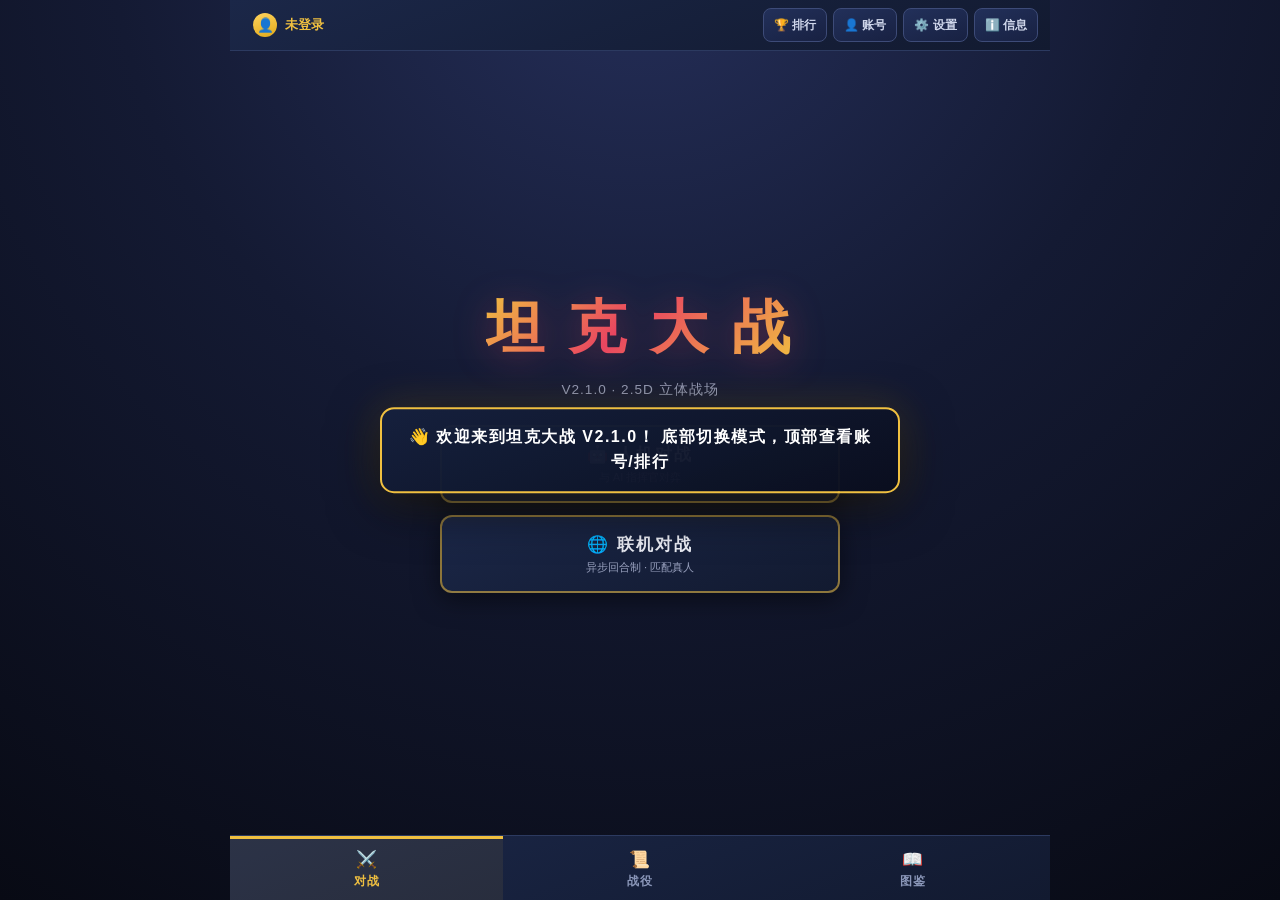
==== commit 6761a738: "删除战役" ====
--- a/tank-battle/index.html
+++ b/tank-battle/index.html
@@ -1,13475 +1,11111 @@
-﻿<!DOCTYPE html>
-<html lang="zh-CN">
-<head>
-<meta charset="UTF-8">
-<meta name="viewport" content="width=device-width, initial-scale=1.0, user-scalable=no, viewport-fit=cover">
-<meta http-equiv="X-UA-Compatible" content="IE=edge">
-<title>坦克大战 V2.0.1 - 2.5D 立体战场 · 完整修复版</title>
-<style>
-/* ============================================================
-   0. 变量 & 重置
-============================================================ */
-:root{
-  --bg:#0a0c18;
-  --panel:#121a30;
-  --panel2:#1b2748;
-  --accent:#e94560;
-  --gold:#f0c040;
-  --text:#e8eaf2;
-  --dim:#98a0bd;
-  --line:#2c3a60;
-  --green:#27ae60;
-  --red-team:#e94560;
-  --blue-team:#4da6ff;
-  --border-radius:10px;
-  --shadow:0 6px 26px rgba(0,0,0,.5);
-  --ease:cubic-bezier(.22,1,.36,1);
-}
-*{margin:0;padding:0;box-sizing:border-box;}
-html,body{height:100%;}
-body{
-  font-family:"PingFang SC","Hiragino Sans GB","Heiti SC","Microsoft YaHei","WenQuanYi Micro Hei","Noto Sans CJK SC","Source Han Sans SC","Segoe UI",sans-serif;
-  background:radial-gradient(circle at 50% -10%, #26305c 0%, #141a33 45%, #080a14 100%);
-  color:var(--text);
-  overflow:hidden;
-  -webkit-tap-highlight-color:transparent;
-  user-select:none;
-  -webkit-user-select:none;
-  -webkit-touch-callout:none;
-}
-#app{
-  position:relative;
-  width:100%;
-  max-width:820px;
-  height:100dvh;
-  margin:0 auto;
-  overflow:hidden;
-  display:flex;
-  flex-direction:column;
-}
-
-/* ============================================================
-   1. 顶栏
-============================================================ */
-#topbar{
-  flex-shrink:0;
-  display:flex;
-  align-items:center;
-  justify-content:space-between;
-  gap:8px;
-  padding:8px 12px;
-  background:linear-gradient(160deg,#1b2748,#121a30);
-  border-bottom:1px solid var(--line);
-  z-index:40;
-  flex-wrap:wrap;
-}
-#topbar.hidden{display:none;}
-#topbar-user{
-  display:flex;
-  align-items:center;
-  gap:8px;
-  font-size:.82rem;
-  font-weight:700;
-  color:var(--gold);
-  cursor:pointer;
-  padding:4px 10px;
-  border-radius:8px;
-  border:1.5px solid transparent;
-  transition:all .2s var(--ease);
-  min-height:34px;
-}
-#topbar-user:hover{
-  border-color:var(--gold);
-  background:rgba(240,192,64,.1);
-}
-#topbar-user .avatar{
-  width:24px;height:24px;
-  border-radius:50%;
-  background:linear-gradient(160deg,#ffd45e,#e0a91a);
-  display:flex;align-items:center;justify-content:center;
-  font-size:.85rem;color:#1a1a2e;
-}
-#topbar-buttons{
-  display:flex;
-  gap:6px;
-  flex-wrap:wrap;
-}
-.top-btn{
-  padding:6px 10px;
-  font-size:.75rem;
-  font-weight:700;
-  border-radius:8px;
-  cursor:pointer;
-  background:linear-gradient(160deg,#22305a,#182142);
-  color:#cfd6ea;
-  border:1.5px solid #3d4b78;
-  transition:all .2s var(--ease);
-  min-height:34px;
-  display:flex;align-items:center;gap:4px;
-  white-space:nowrap;
-  font-family:inherit;
-}
-.top-btn:hover{
-  border-color:var(--gold);
-  color:#fff;
-  transform:translateY(-1px);
-}
-.top-btn:active{transform:scale(.95);}
-
-#dev-banner{
-  display:none;
-  flex-shrink:0;
-  padding:5px 12px;
-  background:linear-gradient(90deg,rgba(240,192,64,.9),rgba(233,69,96,.85),rgba(240,192,64,.9));
-  color:#1a1a2e;
-  font-size:.72rem;
-  font-weight:900;
-  letter-spacing:2px;
-  text-align:center;
-  z-index:39;
-  animation:devBannerPulse 1.8s ease-in-out infinite;
-}
-#dev-banner.show{display:block;}
-@keyframes devBannerPulse{0%,100%{opacity:.85;}50%{opacity:1;}}
-
-/* ============================================================
-   2. 内容区 & 屏幕切换
-============================================================ */
-#content{
-  flex:1;
-  position:relative;
-  min-height:0;
-  overflow:hidden;
-}
-.screen{
-  position:absolute;
-  inset:0;
-  display:flex;
-  flex-direction:column;
-  align-items:center;
-  gap:14px;
-  padding:16px 12px calc(20px + env(safe-area-inset-bottom));
-  overflow-y:auto;
-  overflow-x:hidden;
-  opacity:0;
-  visibility:hidden;
-  pointer-events:none;
-  transform:translateY(26px) scale(.965);
-  transition:opacity .4s var(--ease), transform .4s var(--ease), visibility 0s linear .4s;
-  will-change:opacity, transform;
-}
-.screen.active{
-  opacity:1;
-  visibility:visible;
-  pointer-events:auto;
-  transform:translateY(0) scale(1);
-  transition-delay:0s,0s,0s;
-}
-.screen.center::before,.screen.center::after{content:'';margin:auto;}
-.screen::-webkit-scrollbar{width:6px;}
-.screen::-webkit-scrollbar-track{background:transparent;}
-.screen::-webkit-scrollbar-thumb{background:#3a4468;border-radius:6px;}
-
-/* ============================================================
-   3. 底栏（★ 修复：进入游戏时隐藏 / 动态 3-4 列）
-============================================================ */
-#bottombar{
-  flex-shrink:0;
-  display:grid;
-  grid-template-columns:repeat(3,1fr);
-  gap:0;
-  background:linear-gradient(160deg,#1b2748,#121a30);
-  border-top:1px solid var(--line);
-  z-index:40;
-  padding-bottom:env(safe-area-inset-bottom);
-}
-#bottombar.has-editor{grid-template-columns:repeat(4,1fr);}
-#bottombar.hidden{display:none;}
-.bot-btn{
-  padding:10px 4px;
-  font-size:.78rem;
-  font-weight:700;
-  letter-spacing:1px;
-  cursor:pointer;
-  background:transparent;
-  color:#8a96b8;
-  border:none;
-  border-top:3px solid transparent;
-  transition:all .22s var(--ease);
-  min-height:52px;
-  display:flex;
-  flex-direction:column;
-  align-items:center;
-  justify-content:center;
-  gap:3px;
-  font-family:inherit;
-}
-.bot-btn .icon{font-size:1.05rem;}
-.bot-btn:hover{color:#cfd6ea;background:rgba(255,255,255,.04);}
-.bot-btn.active{
-  color:var(--gold);
-  border-top-color:var(--gold);
-  background:rgba(240,192,64,.08);
-}
-.bot-btn:active{transform:scale(.95);}
-
-/* ============================================================
-   4. 通用按钮
-============================================================ */
-.btn{
-  position:relative;
-  padding:11px 20px;
-  border:none;
-  border-radius:9px;
-  cursor:pointer;
-  font-size:1rem;
-  font-weight:700;
-  letter-spacing:1px;
-  min-height:44px;
-  min-width:44px;
-  border:3px solid transparent;
-  transition:transform .18s var(--ease),box-shadow .25s var(--ease),background .25s,border-color .25s,opacity .25s;
-  font-family:inherit;
-}
-.btn:active{transform:scale(.94);}
-.btn-red{background:linear-gradient(160deg,#ff5b74,#c62a44);color:#fff;}
-.btn-blue{background:linear-gradient(160deg,#63b6ff,#2b7fd4);color:#fff;}
-.btn-gold{background:linear-gradient(160deg,#ffd45e,#e0a91a);color:#1a1a2e;}
-.btn-green{background:linear-gradient(160deg,#7fdc8c,#27ae60);color:#fff;}
-.btn-outline{background:rgba(255,255,255,.05);border:2px solid #6b7699;color:#cfd6ea;}
-.btn-outline:hover:not(:disabled){border-color:#fff;color:#fff;background:rgba(255,255,255,.12);}
-.btn-outline.active{border-color:var(--gold);color:var(--gold);background:#33406a;}
-.btn-sm{padding:8px 14px;font-size:.85rem;min-height:40px;}
-.btn:disabled{opacity:.32;cursor:not-allowed;pointer-events:none;}
-.btn-back{
-  align-self:center;
-  padding:11px 32px;
-  min-width:120px;
-  background:rgba(255,255,255,.05);
-  border:2px solid #6b7699;
-  color:#cfd6ea;
-  border-radius:9px;
-  cursor:pointer;
-  font-weight:700;
-  transition:all .25s var(--ease);
-  font-family:inherit;
-}
-.btn-back:hover{border-color:#fff;color:#fff;transform:translateY(-2px);}
-.btn-back-corner{
-  position:absolute;
-  top:14px;
-  left:14px;
-  width:42px;
-  height:42px;
-  border-radius:50%;
-  background:rgba(255,255,255,.08);
-  border:2px solid #6b7699;
-  color:#cfd6ea;
-  font-size:1.15rem;
-  font-weight:700;
-  display:flex;
-  align-items:center;
-  justify-content:center;
-  cursor:pointer;
-  z-index:30;
-  transition:transform .22s var(--ease),border-color .25s,background .25s,color .25s;
-  font-family:inherit;
-}
-.btn-back-corner:hover{
-  border-color:#fff;
-  color:#fff;
-  background:rgba(255,255,255,.16);
-  transform:scale(1.08);
-}
-.btn-back-corner:active{transform:scale(.94);}
-
-.btn-badge{
-  position:absolute;
-  top:-6px;
-  right:-6px;
-  min-width:18px;
-  height:18px;
-  padding:0 4px;
-  border-radius:9px;
-  background:linear-gradient(160deg,#ffd45e,#e0a91a);
-  color:#1a1a2e;
-  font-size:.65rem;
-  font-weight:900;
-  display:flex;
-  align-items:center;
-  justify-content:center;
-  border:1.5px solid #1a1a2e;
-  box-shadow:0 0 8px rgba(240,192,64,.5);
-  pointer-events:none;
-  line-height:1;
-}
-.btn-badge.hidden{display:none;}
-.btn-state-dim{opacity:.5 !important;filter:grayscale(.35);}
-.btn-state-cool{opacity:.5 !important;background:linear-gradient(160deg,#4a5578,#2c3a60) !important;color:#cfd6ea !important;}
-
-/* ============================================================
-   5. 主菜单标题
-============================================================ */
-.menu-title{
-  font-size:clamp(2rem,7vw,3.6rem);
-  font-weight:900;
-  letter-spacing:4px;
-  background:linear-gradient(135deg,#f0c040,#e94560 45%,#f0c040);
-  -webkit-background-clip:text;
-  -webkit-text-fill-color:transparent;
-  background-clip:text;
-  filter:drop-shadow(0 6px 18px rgba(233,69,96,.35));
-  animation:titleFloat 4s ease-in-out infinite;
-  text-align:center;
-}
-@keyframes titleFloat{0%,100%{transform:translateY(0);}50%{transform:translateY(-6px);}}
-.menu-subtitle{
-  font-size:.85rem;
-  color:var(--dim);
-  letter-spacing:1px;
-  margin-bottom:12px;
-  text-align:center;
-}
-
-/* ============================================================
-   6. 菜单按钮（大）
-============================================================ */
-.menu-options{
-  display:flex;
-  flex-direction:column;
-  gap:14px;
-  width:100%;
-  max-width:400px;
-}
-.menu-option-btn{
-  position:relative;
-  overflow:hidden;
-  padding:16px 20px;
-  font-size:1.15rem;
-  font-weight:700;
-  letter-spacing:2px;
-  border-radius:12px;
-  cursor:pointer;
-  min-height:60px;
-  border:2px solid rgba(240,192,64,.55);
-  background:linear-gradient(160deg,#1b2748,#121a30);
-  color:var(--text);
-  box-shadow:var(--shadow);
-  transition:transform .22s var(--ease),box-shadow .3s var(--ease),border-color .3s,background .3s;
-  font-family:inherit;
-}
-.menu-option-btn::after{
-  content:'';
-  position:absolute;
-  top:0;
-  left:-120%;
-  width:60%;
-  height:100%;
-  background:linear-gradient(90deg,transparent,rgba(255,255,255,.14),transparent);
-  transition:left .55s var(--ease);
-}
-.menu-option-btn:hover:not(:disabled){
-  transform:translateY(-3px) scale(1.015);
-  border-color:var(--gold);
-  box-shadow:0 12px 30px rgba(240,192,64,.22);
-}
-.menu-option-btn:hover:not(:disabled)::after{left:130%;}
-.menu-option-btn:active:not(:disabled){transform:translateY(0) scale(.965);}
-.menu-option-btn:disabled{opacity:.32;cursor:not-allowed;filter:grayscale(.6);}
-
-/* ============================================================
-   7. 子菜单 / 对战菜单
-============================================================ */
-.sub-menu h2{
-  text-align:center;
-  font-size:1.3rem;
-  letter-spacing:3px;
-  color:var(--gold);
-  text-shadow:0 0 20px rgba(240,192,64,.35);
-}
-.ready-panel{
-  display:flex;
-  gap:20px;
-  flex-wrap:wrap;
-  justify-content:center;
-  width:100%;
-}
-.ready-card{
-  flex:1;
-  min-width:140px;
-  max-width:250px;
-  background:linear-gradient(160deg,#1b2748,#121a30);
-  border-radius:14px;
-  padding:20px 15px;
-  box-shadow:var(--shadow);
-  text-align:center;
-  border:3px solid transparent;
-  transition:all .35s var(--ease);
-}
-.ready-card.red{border-color:rgba(233,69,96,.28);}
-.ready-card.blue{border-color:rgba(77,166,255,.28);}
-.ready-card.ready{
-  border-color:#27ae60 !important;
-  box-shadow:0 0 30px rgba(39,174,96,.5);
-  transform:translateY(-4px);
-}
-.ready-card h3{font-size:1.1rem;margin-bottom:12px;}
-.ready-card.red h3{color:var(--red-team);}
-.ready-card.blue h3{color:var(--blue-team);}
-.ready-card p{color:var(--dim);font-size:.85rem;margin-bottom:12px;}
-
-.battle-modes{
-  display:flex;
-  flex-direction:column;
-  gap:12px;
-  width:100%;
-  max-width:400px;
-}
-.battle-mode-btn{
-  padding:16px 20px;
-  font-size:1.05rem;
-  font-weight:700;
-  letter-spacing:2px;
-  border-radius:12px;
-  cursor:pointer;
-  min-height:58px;
-  border:2px solid rgba(240,192,64,.55);
-  background:linear-gradient(160deg,#1b2748,#121a30);
-  color:var(--text);
-  box-shadow:var(--shadow);
-  transition:all .22s var(--ease);
-  font-family:inherit;
-}
-.battle-mode-btn:hover:not(:disabled){
-  transform:translateY(-3px);
-  border-color:var(--gold);
-  box-shadow:0 12px 30px rgba(240,192,64,.22);
-}
-.battle-mode-btn:active:not(:disabled){transform:scale(.965);}
-.battle-mode-btn:disabled{opacity:.42;cursor:not-allowed;}
-.battle-mode-btn .sub{
-  display:block;
-  font-size:.7rem;
-  color:var(--dim);
-  font-weight:400;
-  letter-spacing:0;
-  margin-top:4px;
-}
-
-/* ============================================================
-   8. 战役菜单
-============================================================ */
-.campaign-list{
-  display:flex;
-  flex-direction:column;
-  gap:12px;
-  width:100%;
-  max-width:520px;
-}
-.camp-level-card{
-  display:flex;
-  align-items:center;
-  gap:14px;
-  padding:14px 16px;
-  background:linear-gradient(160deg,#1b2748,#121a30);
-  border:2px solid var(--line);
-  border-radius:12px;
-  cursor:pointer;
-  transition:all .2s var(--ease);
-}
-.camp-level-card:hover:not(.locked){
-  border-color:var(--gold);
-  transform:translateY(-3px);
-}
-.camp-level-card.locked{opacity:.45;cursor:not-allowed;filter:grayscale(.6);}
-.camp-level-card.cleared{border-color:rgba(39,174,96,.6);}
-.camp-level-card .lvl-badge{
-  width:46px;
-  height:46px;
-  flex-shrink:0;
-  border-radius:50%;
-  background:linear-gradient(160deg,#ffd45e,#e0a91a);
-  color:#1a1a2e;
-  display:flex;
-  align-items:center;
-  justify-content:center;
-  font-weight:900;
-  font-size:1.2rem;
-}
-.camp-level-card.cleared .lvl-badge{background:linear-gradient(160deg,#7fdc8c,#27ae60);color:#fff;}
-.camp-level-card.locked .lvl-badge{background:#3a4468;color:#6a78a0;}
-.camp-level-card .lvl-info{flex:1;text-align:left;}
-.camp-level-card .lvl-title{font-weight:800;font-size:.95rem;margin-bottom:4px;}
-.camp-level-card .lvl-sub{font-size:.72rem;color:var(--dim);}
-.camp-level-card .lvl-status{font-size:.75rem;font-weight:700;color:var(--gold);}
-.camp-level-card.cleared .lvl-status{color:#7fdc8c;}
-
-/* ============================================================
-   9. 图鉴
-============================================================ */
-.pokedex-content{
-  display:flex;
-  flex-direction:column;
-  gap:18px;
-  width:100%;
-  max-width:760px;
-  max-height:66vh;
-  overflow-y:auto;
-  padding:14px 16px;
-  background:linear-gradient(160deg,#1b2748,#121a30);
-  border-radius:14px;
-  box-shadow:var(--shadow);
-  border:1px solid var(--line);
-}
-.pokedex-content::-webkit-scrollbar{width:6px;}
-.pokedex-content::-webkit-scrollbar-thumb{background:#3a4468;border-radius:6px;}
-.pokedex-section h3{
-  text-align:center;
-  color:var(--gold);
-  margin:10px 0;
-  font-size:1.05rem;
-  border-bottom:1px solid var(--line);
-  padding-bottom:8px;
-  letter-spacing:2px;
-}
-.tank-list,.map-list{
-  display:flex;
-  flex-wrap:wrap;
-  gap:9px;
-  justify-content:center;
-}
-.tank-card,.map-card{
-  background:linear-gradient(160deg,#22305a,#182142);
-  border-radius:10px;
-  padding:9px;
-  cursor:pointer;
-  border:2px solid transparent;
-  text-align:center;
-  min-width:72px;
-  font-size:.75rem;
-  transition:transform .25s var(--ease),border-color .25s,box-shadow .3s,background .25s;
-}
-.map-card{width:122px;flex-shrink:0;}
-.tank-card:hover,.map-card:hover{transform:translateY(-4px);border-color:#6b7699;}
-.tank-card.selected,.map-card.selected{
-  border-color:var(--gold) !important;
-  box-shadow:0 0 20px rgba(240,192,64,.45);
-  background:linear-gradient(160deg,#2c3d6b,#1e2a52);
-  transform:translateY(-4px);
-}
-.tank-icon{
-  width:50px;
-  height:40px;
-  margin:0 auto 5px;
-  display:flex;
-  align-items:center;
-  justify-content:center;
-}
-.tank-card .tank-name{font-weight:700;font-size:.8rem;margin-bottom:2px;}
-.tank-card .tank-stats{font-size:.63rem;color:#9aa4c4;line-height:1.35;}
-.tank-card .tank-special{font-size:.6rem;color:#f0c040;margin-top:3px;font-style:italic;}
-.tank-card.locked{opacity:.55;filter:grayscale(.8);cursor:not-allowed;position:relative;}
-.tank-card.perma-locked{opacity:.35;filter:grayscale(1);cursor:not-allowed;}
-.tank-locked-mark{color:#ff5566;font-weight:700;font-size:.68rem;margin-top:4px;}
-
-/* ============================================================
-   10. 坦克选择 / 地图选择 / 基地选择
-============================================================ */
-.select-screen h2{
-  text-align:center;
-  font-size:1.3rem;
-  letter-spacing:3px;
-  color:var(--gold);
-  text-shadow:0 0 20px rgba(240,192,64,.35);
-}
-.timer-bar{
-  width:100%;
-  max-width:520px;
-  height:8px;
-  background:#252d4a;
-  border-radius:6px;
-  overflow:hidden;
-  box-shadow:inset 0 1px 3px rgba(0,0,0,.5);
-}
-.timer-fill{
-  height:100%;
-  background:linear-gradient(90deg,#4da6ff,#e94560);
-  transition:width .12s linear;
-  border-radius:6px;
-}
-.timer-fill.warning{
-  background:linear-gradient(90deg,#ff6b35,#ff2d55);
-  animation:pulse .55s infinite;
-}
-@keyframes pulse{0%,100%{opacity:1;}50%{opacity:.45;}}
-#tank-timer-text,#base-timer-text{font-size:.85rem;color:var(--dim);}
-.dual-select{
-  display:flex;
-  gap:14px;
-  flex-wrap:wrap;
-  width:100%;
-  max-width:760px;
-}
-.player-select-zone{
-  flex:1;
-  min-width:280px;
-  background:linear-gradient(160deg,#1b2748,#121a30);
-  border-radius:14px;
-  padding:14px;
-  box-shadow:var(--shadow);
-  border-top:4px solid #4a5578;
-}
-.player-select-zone.red-zone{border-top-color:var(--red-team);}
-.player-select-zone.blue-zone{border-top-color:var(--blue-team);}
-.player-select-zone h4{text-align:center;margin-bottom:10px;font-size:.95rem;letter-spacing:1px;}
-.player-select-zone p{text-align:center;font-size:.78rem;color:var(--gold);margin-top:8px;min-height:18px;}
-.map-thumb{
-  width:80px;
-  height:55px;
-  margin:0 auto 5px;
-  border-radius:5px;
-  background:#0d1b2a;
-  border:1px solid var(--line);
-  overflow:hidden;
-  position:relative;
-}
-.map-thumb canvas{display:block;width:100%;height:100%;border-radius:4px;}
-.map-card .map-name{font-weight:700;font-size:.75rem;}
-#base-select-canvas-wrap{width:100%;max-width:520px;display:flex;justify-content:center;}
-#base-select-canvas{
-  border-radius:12px;
-  box-shadow:var(--shadow);
-  cursor:pointer;
-  touch-action:manipulation;
-}
-
-/* ============================================================
-   11. 游戏界面
-============================================================ */
-#screen-game{padding-top:8px;gap:8px;}
-#game-info-bar{
-  display:flex;
-  justify-content:space-between;
-  align-items:center;
-  width:100%;
-  max-width:520px;
-  flex-wrap:wrap;
-  gap:6px;
-  font-size:.78rem;
-  background:linear-gradient(160deg,#1b2748,#121a30);
-  border-radius:12px;
-  padding:8px 12px;
-  box-shadow:var(--shadow);
-  border:1px solid var(--line);
-}
-.turn-indicator{
-  font-weight:700;
-  font-size:.82rem;
-  padding:5px 10px;
-  border-radius:8px;
-  letter-spacing:1px;
-  transition:all .35s var(--ease);
-}
-.turn-indicator.red-turn{background:linear-gradient(160deg,#ff5b74,#c62a44);color:#fff;box-shadow:0 0 16px rgba(233,69,96,.5);}
-.turn-indicator.blue-turn{background:linear-gradient(160deg,#63b6ff,#2b7fd4);color:#fff;box-shadow:0 0 16px rgba(77,166,255,.5);}
-.hp-display{font-weight:700;font-size:.82rem;}
-.move-steps{
-  font-weight:700;
-  font-size:.78rem;
-  background:#233054;
-  padding:3px 10px;
-  border-radius:12px;
-  color:var(--gold);
-}
-#current-unit-info{font-size:.68rem;color:#9aa4c4;}
-#full-turn-display{font-size:.72rem;color:#9aa4c4;}
-#canvas-container{
-  position:relative;
-  width:100%;
-  max-width:520px;
-  background:radial-gradient(ellipse at 50% 0%, #16283c 0%, #0a1420 70%, #060a12 100%);
-  border-radius:14px;
-  overflow:hidden;
-  border:2px solid #2a3a4a;
-  box-shadow:var(--shadow),inset 0 0 40px rgba(0,0,0,.6);
-  touch-action:manipulation;
-}
-#game-canvas{
-  display:block;
-  width:100%;
-  height:auto;
-  cursor:pointer;
-  border-radius:12px;
-  touch-action:manipulation;
-}
-#action-bar{
-  display:flex;
-  gap:6px;
-  flex-wrap:wrap;
-  justify-content:center;
-  width:100%;
-  max-width:520px;
-  position:relative;
-}
-#action-bar .btn{
-  flex:1;
-  min-width:60px;
-  font-size:.74rem;
-  padding:8px 4px;
-  position:relative;
-}
-#action-bar.team-red .btn-action{border:3px solid var(--red-team);}
-#action-bar.team-blue .btn-action{border:3px solid var(--blue-team);}
-#action-bar .btn-end-turn{background:linear-gradient(160deg,#2c3d6b,#1e2a52);color:#fff;}
-#action-hint{
-  font-size:.74rem;
-  color:var(--gold);
-  text-align:center;
-  min-height:18px;
-  letter-spacing:.5px;
-}
-#campaign-topbar{
-  display:none;
-  width:100%;
-  max-width:520px;
-  padding:6px 12px;
-  background:linear-gradient(90deg,rgba(240,192,64,.15),rgba(240,192,64,.05));
-  border:1px solid rgba(240,192,64,.35);
-  border-radius:8px;
-  font-size:.78rem;
-  color:var(--gold);
-  font-weight:700;
-  letter-spacing:1px;
-  text-align:center;
-}
-#campaign-topbar.show{display:block;}
-
-/* ============================================================
-   12. 模态框
-============================================================ */
-.modal-overlay{
-  position:fixed;
-  inset:0;
-  background:rgba(4,6,16,.82);
-  backdrop-filter:blur(4px);
-  display:none;
-  justify-content:center;
-  align-items:center;
-  z-index:200;
-  padding:16px;
-}
-.modal-overlay.show{display:flex;animation:fadeIn .22s ease;}
-@keyframes fadeIn{from{opacity:0;}to{opacity:1;}}
-.modal{
-  background:linear-gradient(160deg,#1b2748,#101833);
-  border:2px solid var(--gold);
-  border-radius:14px;
-  padding:18px 20px;
-  max-width:640px;
-  width:100%;
-  max-height:88vh;
-  overflow-y:auto;
-  box-shadow:0 20px 60px rgba(0,0,0,.7),0 0 50px rgba(240,192,64,.15);
-  animation:popIn .28s cubic-bezier(.175,.885,.32,1.275);
-}
-@keyframes popIn{
-  from{transform:scale(.9) translateY(12px);opacity:0;}
-  to{transform:none;opacity:1;}
-}
-.modal::-webkit-scrollbar{width:6px;}
-.modal::-webkit-scrollbar-thumb{background:#3a4468;border-radius:6px;}
-.modal h2{
-  color:var(--gold);
-  font-size:1.05rem;
-  letter-spacing:2px;
-  margin-bottom:14px;
-  text-align:center;
-}
-.modal .btnrow{
-  display:flex;
-  gap:10px;
-  justify-content:center;
-  margin-top:14px;
-  flex-wrap:wrap;
-}
-.modal-close{
-  position:absolute;
-  top:12px;right:12px;
-  width:34px;height:34px;
-  border-radius:50%;
-  background:rgba(255,255,255,.08);
-  border:2px solid #6b7699;
-  color:#cfd6ea;
-  font-size:.95rem;
-  cursor:pointer;
-  display:flex;align-items:center;justify-content:center;
-  transition:all .2s;
-  font-family:inherit;
-}
-.modal-close:hover{border-color:#fff;color:#fff;transform:scale(1.08);}
-.modal .relative{position:relative;}
-
-.form-input{
-  width:100%;
-  padding:12px 14px;
-  border-radius:10px;
-  border:2px solid #3a4468;
-  background:#121a30;
-  color:var(--text);
-  font-size:.95rem;
-  outline:none;
-  font-family:inherit;
-  transition:border-color .2s;
-}
-.form-input:focus{border-color:var(--gold);box-shadow:0 0 12px rgba(240,192,64,.3);}
-.form-label{font-size:.78rem;color:var(--dim);margin-bottom:4px;display:block;}
-
-/* ============================================================
-   13. 账号 / 排行榜 / 设置 / 版本信息
-============================================================ */
-#auth-panels{width:100%;max-width:380px;display:flex;flex-direction:column;gap:12px;margin:0 auto;}
-.auth-error{color:#ff6b6b;font-size:.82rem;min-height:18px;text-align:center;}
-.auth-hint{font-size:.72rem;color:var(--dim);text-align:center;line-height:1.6;}
-.auth-stats-box{
-  background:rgba(10,16,36,.7);
-  border-radius:10px;
-  padding:12px 14px;
-  font-size:.85rem;
-  line-height:1.8;
-  color:var(--dim);
-  border:1px solid var(--line);
-}
-.lb-row{
-  display:flex;
-  justify-content:space-between;
-  align-items:center;
-  padding:10px 14px;
-  border-bottom:1px solid var(--line);
-  font-size:.82rem;
-  gap:8px;
-}
-.lb-row:last-child{border-bottom:none;}
-.lb-row.me{background:rgba(240,192,64,.10);border-radius:8px;}
-.lb-row .medal{font-weight:700;min-width:38px;}
-.lb-row .name{flex:1;text-align:left;}
-.lb-row .stats{text-align:right;font-size:.75rem;color:var(--dim);}
-.setting-item{
-  display:flex;
-  justify-content:space-between;
-  align-items:center;
-  width:100%;
-  background:linear-gradient(160deg,#1b2748,#121a30);
-  border-radius:12px;
-  padding:14px 20px;
-  box-shadow:var(--shadow);
-  border:1px solid var(--line);
-  transition:border-color .3s;
-  margin-bottom:10px;
-}
-.setting-item:hover{border-color:#3d4b78;}
-.setting-item span{font-size:.92rem;font-weight:600;}
-.setting-toggle{
-  padding:7px 18px;
-  border-radius:22px;
-  cursor:pointer;
-  font-size:.8rem;
-  font-weight:700;
-  border:2px solid #4a5578;
-  background:#233054;
-  color:#c8d0e8;
-  transition:all .3s var(--ease);
-  font-family:inherit;
-}
-.setting-toggle.on{border-color:var(--gold);color:var(--gold);background:#33406a;box-shadow:0 0 16px rgba(240,192,64,.3);}
-.version-history{
-  max-height:50vh;
-  overflow-y:auto;
-  padding-right:6px;
-}
-.version-history::-webkit-scrollbar{width:5px;}
-.version-history::-webkit-scrollbar-thumb{background:var(--accent);border-radius:5px;}
-.version-entry{border-bottom:1px solid var(--line);padding:10px 0;}
-.version-entry:last-child{border-bottom:none;}
-.version-tag{
-  display:inline-block;
-  background:var(--accent);
-  color:#fff;
-  padding:2px 10px;
-  border-radius:12px;
-  font-size:.7rem;
-  font-weight:700;
-  margin-right:8px;
-}
-.version-tag.gold{background:var(--gold);color:#1a1a2e;}
-.version-date{font-size:.65rem;color:#5c6a92;}
-.version-details{
-  font-size:.75rem;
-  color:var(--dim);
-  margin-top:6px;
-  padding-left:10px;
-}
-.version-details ul{list-style:none;}
-.version-details li{padding:2px 0;line-height:1.5;}
-.version-details li::before{content:"• ";color:var(--gold);font-weight:bold;}
-
-/* ============================================================
-   14. 坦克详情弹框
-============================================================ */
-#tank-detail-overlay .modal{max-width:380px;position:relative;text-align:center;}
-#tank-detail-icon{display:flex;justify-content:center;margin-bottom:6px;}
-#tank-detail-name{color:var(--gold);margin-bottom:10px;font-size:1.1rem;}
-#tank-detail-stats{text-align:left;font-size:.85rem;line-height:1.7;color:#cfd6ea;}
-#tank-detail-special{color:#f0c040;margin-top:8px;font-style:italic;font-size:.8rem;}
-#tank-detail-desc{color:var(--dim);font-size:.78rem;margin-top:8px;white-space:pre-wrap;text-align:left;}
-.detail-box .arrow{
-  position:absolute;
-  top:50%;
-  transform:translateY(-50%);
-  background:linear-gradient(160deg,#ffd45e,#e0a91a);
-  border:none;
-  border-radius:50%;
-  width:34px;height:34px;
-  font-size:16px;
-  cursor:pointer;
-  color:#1a1a2e;
-  font-weight:900;
-  transition:transform .2s var(--ease);
-  font-family:inherit;
-}
-.detail-box .arrow:hover{transform:translateY(-50%) scale(1.12);}
-.detail-box .arrow.left{left:8px;}
-.detail-box .arrow.right{right:8px;}
-
-/* ============================================================
-   15. 结算 / 剧情 / 对话 / 开场
-============================================================ */
-#settlement-overlay .modal{max-width:400px;text-align:center;}
-#settlement-title{font-size:1.35rem;margin-bottom:16px;letter-spacing:2px;}
-#settlement-stats{
-  text-align:left;
-  background:rgba(10,16,36,.7);
-  border-radius:10px;
-  padding:12px 14px;
-  font-size:.85rem;
-  border:1px solid var(--line);
-}
-#settlement-stats div{display:flex;justify-content:space-between;padding:4px 0;}
-#settlement-stats span:last-child{color:var(--gold);font-weight:700;}
-#settlement-buttons{display:flex;flex-direction:column;gap:10px;margin-top:18px;}
-
-#dialogue-overlay{
-  position:fixed;
-  inset:0;
-  background:linear-gradient(180deg,rgba(4,6,16,.45),rgba(4,6,16,.98));
-  display:none;
-  z-index:500;
-  justify-content:flex-end;
-  align-items:center;
-  flex-direction:column;
-  padding:0 0 30px;
-}
-#dialogue-overlay.show{display:flex;}
-#dialogue-skip{
-  position:absolute;
-  top:16px;right:16px;
-  padding:8px 14px;
-  font-size:.75rem;
-  font-weight:700;
-  border-radius:8px;
-  background:rgba(255,255,255,.06);
-  border:1.5px solid #6b7699;
-  color:#cfd6ea;
-  cursor:pointer;
-  z-index:10;
-  font-family:inherit;
-}
-#dialogue-box{
-  width:min(92vw,640px);
-  padding:18px 20px 16px;
-  background:linear-gradient(180deg,rgba(20,32,44,.96),rgba(8,14,22,.98));
-  border:2px solid #4a6b42;
-  border-radius:14px;
-  position:relative;
-  transition:border-color .3s ease;
-}
-#dialogue-head{display:flex;align-items:center;gap:12px;margin-bottom:12px;}
-#dialogue-portrait{
-  width:52px;height:52px;
-  border-radius:50%;
-  flex-shrink:0;
-  background:radial-gradient(circle at 35% 30%,#5a7a5c,#2a4a2c);
-  border:2px solid #7fdc8c;
-  display:flex;align-items:center;justify-content:center;
-  font-size:1.6rem;
-  transition:border-color .3s ease;
-}
-#dialogue-name{font-size:.95rem;font-weight:900;letter-spacing:2px;color:#7fdc8c;transition:color .3s ease;}
-#dialogue-role{font-size:.65rem;color:#6a8a6c;letter-spacing:1px;margin-top:1px;transition:color .3s ease;}
-#dialogue-text{
-  font-size:.92rem;
-  line-height:1.85;
-  color:#d8e8d8;
-  min-height:3.7em;
-  font-family:Consolas,Monaco,monospace;
-  transition:color .3s ease;
-}
-#dialogue-text .cursor{
-  display:inline-block;
-  width:.5em;height:1.05em;
-  vertical-align:-2px;
-  background:#7fdc8c;
-  margin-left:2px;
-  animation:blink .8s steps(2) infinite;
-}
-@keyframes blink{0%,50%{opacity:1;}51%,100%{opacity:0;}}
-#dialogue-hint{margin-top:10px;text-align:right;font-size:.7rem;color:#5a7a5c;}
-
-.brief-card{
-  width:min(92vw,480px);
-  padding:22px 26px;
-  background:linear-gradient(160deg,#1b2748,#0e1524);
-  border:2px solid var(--gold);
-  border-radius:14px;
-  text-align:left;
-  margin-bottom:18px;
-}
-.brief-card h3{color:var(--gold);font-size:1.05rem;letter-spacing:2px;margin-bottom:12px;text-align:center;}
-.brief-card .brief-line{font-size:.85rem;color:#cfd6ea;line-height:2;padding:3px 0;}
-.brief-card .btnrow{margin-top:16px;display:flex;gap:12px;justify-content:center;}
-
-#campaign-intro-overlay{
-  position:fixed;
-  inset:0;
-  z-index:600;
-  background:#000;
-  display:none;
-  justify-content:center;
-  align-items:center;
-  flex-direction:column;
-  opacity:0;
-  transition:opacity .8s;
-}
-#campaign-intro-overlay.show{display:flex;}
-#campaign-intro-overlay.visible{opacity:1;}
-#campaign-intro-overlay .intro-title{
-  font-size:clamp(2.2rem,8vw,4rem);
-  font-weight:900;
-  letter-spacing:8px;
-  color:#f0c040;
-  text-shadow:0 0 40px rgba(240,192,64,.5);
-  margin-bottom:16px;
-}
-#campaign-intro-overlay .intro-subtitle{
-  font-size:clamp(.95rem,2.5vw,1.3rem);
-  letter-spacing:4px;
-  color:#98a0bd;
-  margin-bottom:60px;
-}
-#campaign-intro-overlay .intro-continue{
-  font-size:.85rem;
-  color:#5c6a92;
-  letter-spacing:2px;
-  animation:introPulse 1.6s infinite;
-}
-@keyframes introPulse{0%,100%{opacity:.35;}50%{opacity:1;}}
-
-/* ============================================================
-   16. 浮层消息 / 提示
-============================================================ */
-#overlay-msg{
-  position:fixed;
-  top:50%;left:50%;
-  transform:translate(-50%,-50%) scale(.6);
-  background:linear-gradient(160deg,rgba(22,33,62,.97),rgba(10,14,30,.97));
-  color:#fff;
-  padding:16px 26px;
-  border-radius:14px;
-  font-size:1rem;
-  font-weight:700;
-  letter-spacing:1.5px;
-  z-index:999;
-  pointer-events:none;
-  text-align:center;
-  line-height:1.55;
-  max-width:min(88vw,520px);
-  border:2px solid var(--gold);
-  box-shadow:0 12px 50px rgba(0,0,0,.7),0 0 40px rgba(240,192,64,.22);
-  opacity:0;
-  transition:opacity .28s var(--ease),transform .38s cubic-bezier(.175,.885,.32,1.275);
-}
-#overlay-msg.show{opacity:1;transform:translate(-50%,-50%) scale(1);}
-
-#tut-toast{
-  position:fixed;
-  top:22%;left:50%;
-  transform:translate(-50%,-50%) scale(.9);
-  padding:10px 18px;
-  font-size:.85rem;
-  font-weight:700;
-  color:#ffcc66;
-  background:linear-gradient(160deg,rgba(30,40,60,.97),rgba(15,20,35,.97));
-  border:1.5px solid #f0c040;
-  border-radius:10px;
-  opacity:0;
-  pointer-events:none;
-  z-index:560;
-  transition:.25s;
-}
-#tut-toast.show{opacity:1;transform:translate(-50%,-50%) scale(1);}
-
-#skill-popup{
-  position:fixed;
-  z-index:150;
-  background:linear-gradient(160deg,#1b2748,#101833);
-  border:2px solid var(--gold);
-  border-radius:12px;
-  padding:12px 14px;
-  min-width:180px;
-  max-width:240px;
-  box-shadow:0 12px 40px rgba(0,0,0,.7),0 0 30px rgba(240,192,64,.18);
-  font-size:.78rem;
-  line-height:1.45;
-  opacity:0;
-  transform:translateY(6px) scale(.92);
-  pointer-events:none;
-  transition:opacity .2s var(--ease),transform .25s cubic-bezier(.175,.885,.32,1.275);
-}
-#skill-popup.show{opacity:1;transform:translateY(0) scale(1);pointer-events:auto;}
-#skill-popup .skill-title{
-  font-size:.88rem;
-  font-weight:900;
-  color:var(--gold);
-  letter-spacing:1.5px;
-  margin-bottom:6px;
-  border-bottom:1px solid var(--line);
-  padding-bottom:5px;
-  text-align:center;
-}
-#skill-popup .skill-desc{
-  font-size:.72rem;
-  color:#cfd6ea;
-  margin-bottom:10px;
-  text-align:center;
-  line-height:1.5;
-}
-#skill-popup .skill-btns{display:flex;gap:8px;justify-content:center;}
-#skill-popup .skill-btns button{
-  flex:1;
-  padding:7px 10px;
-  font-size:.72rem;
-  font-weight:700;
-  border-radius:7px;
-  cursor:pointer;
-  border:2px solid transparent;
-  min-height:32px;
-  transition:transform .18s var(--ease);
-  font-family:inherit;
-}
-#skill-popup .skill-btns button:active{transform:scale(.94);}
-#skill-popup .skill-btns .skill-yes{background:linear-gradient(160deg,#ffd45e,#e0a91a);color:#1a1a2e;}
-#skill-popup .skill-btns .skill-no{background:rgba(255,255,255,.05);border-color:#6b7699;color:#cfd6ea;}
-
-/* ============================================================
-   17. 开发者模式
-============================================================ */
-#dev-log-panel{
-  position:fixed;
-  right:10px;
-  bottom:80px;
-  width:min(320px,80vw);
-  max-height:320px;
-  background:linear-gradient(160deg,rgba(20,30,50,.97),rgba(10,15,28,.98));
-  border:1.5px solid var(--gold);
-  border-radius:10px;
-  z-index:180;
-  font-size:.7rem;
-  color:#a8e0a8;
-  overflow:hidden;
-  display:none;
-  box-shadow:0 8px 30px rgba(0,0,0,.7);
-  font-family:Consolas,Monaco,monospace;
-}
-#dev-log-panel.show{display:flex;flex-direction:column;}
-#dev-log-head{
-  display:flex;
-  justify-content:space-between;
-  align-items:center;
-  padding:6px 10px;
-  background:rgba(240,192,64,.15);
-  border-bottom:1px solid var(--gold);
-  font-weight:700;
-  color:var(--gold);
-  letter-spacing:1px;
-  cursor:pointer;
-}
-#dev-log-head button{
-  background:transparent;
-  border:none;
-  color:var(--gold);
-  font-size:.9rem;
-  cursor:pointer;
-  padding:0 4px;
-  font-family:inherit;
-}
-#dev-log-body{
-  padding:8px 10px;
-  overflow-y:auto;
-  flex:1;
-  max-height:260px;
-  line-height:1.5;
-  word-break:break-all;
-}
-#dev-log-body::-webkit-scrollbar{width:4px;}
-#dev-log-body::-webkit-scrollbar-thumb{background:var(--gold);border-radius:4px;}
-#dev-log-body .log-line{padding:1px 0;border-bottom:1px dotted rgba(255,255,255,.06);}
-#dev-log-body .log-line.warn{color:#ffcc66;}
-#dev-log-body .log-line.err{color:#ff8080;}
-#dev-log-body .log-line.info{color:#80c0ff;}
-
-#dev-tools-btn{
-  position:fixed;
-  right:12px;
-  bottom:80px;
-  width:48px;
-  height:48px;
-  border-radius:50%;
-  background:linear-gradient(160deg,#ffd45e,#e0a91a);
-  color:#1a1a2e;
-  border:none;
-  font-size:1.3rem;
-  cursor:pointer;
-  z-index:181;
-  box-shadow:0 6px 20px rgba(240,192,64,.5);
-  display:none;
-  align-items:center;
-  justify-content:center;
-  transition:transform .2s var(--ease);
-  font-family:inherit;
-}
-#dev-tools-btn.show{display:flex;}
-#dev-tools-btn:hover{transform:scale(1.1) rotate(15deg);}
-#dev-tools-btn:active{transform:scale(.94);}
-
-#dev-panel{
-  position:fixed;
-  right:12px;
-  bottom:140px;
-  width:min(260px,80vw);
-  background:linear-gradient(160deg,#1b2748,#101833);
-  border:2px solid var(--gold);
-  border-radius:12px;
-  padding:12px;
-  z-index:182;
-  display:none;
-  flex-direction:column;
-  gap:6px;
-  box-shadow:0 12px 40px rgba(0,0,0,.8);
-}
-#dev-panel.show{display:flex;}
-#dev-panel h4{
-  color:var(--gold);
-  font-size:.82rem;
-  text-align:center;
-  margin-bottom:6px;
-  padding-bottom:6px;
-  border-bottom:1px solid var(--line);
-  letter-spacing:1.5px;
-}
-.dev-tool{
-  display:flex;
-  justify-content:space-between;
-  align-items:center;
-  padding:7px 10px;
-  border-radius:7px;
-  background:rgba(255,255,255,.04);
-  border:1.5px solid #3d4b78;
-  cursor:pointer;
-  font-size:.72rem;
-  transition:all .2s;
-}
-.dev-tool:hover{border-color:var(--gold);background:rgba(240,192,64,.1);}
-.dev-tool.on{border-color:var(--gold);background:rgba(240,192,64,.15);color:var(--gold);}
-.dev-tool .switch{
-  width:30px;height:16px;
-  border-radius:8px;
-  background:#3a4468;
-  position:relative;
-  transition:background .2s;
-  flex-shrink:0;
-}
-.dev-tool .switch::after{
-  content:'';
-  position:absolute;
-  top:2px;left:2px;
-  width:12px;height:12px;
-  border-radius:50%;
-  background:#cfd6ea;
-  transition:transform .2s;
-}
-.dev-tool.on .switch{background:var(--gold);}
-.dev-tool.on .switch::after{transform:translateX(14px);background:#1a1a2e;}
-
-/* ============================================================
-   18. 长按属性框
-============================================================ */
-#longpress-info{
-  position:absolute;
-  z-index:120;
-  background:linear-gradient(160deg,rgba(22,33,62,.98),rgba(10,14,30,.98));
-  border:2px solid var(--gold);
-  border-radius:10px;
-  padding:10px 12px;
-  font-size:.72rem;
-  line-height:1.6;
-  color:#e8eaf2;
-  pointer-events:none;
-  max-width:220px;
-  box-shadow:0 10px 30px rgba(0,0,0,.8),0 0 30px rgba(240,192,64,.25);
-  display:none;
-  transition:opacity .15s;
-}
-#longpress-info.show{display:block;animation:popIn .25s cubic-bezier(.175,.885,.32,1.275);}
-#longpress-info .lp-title{
-  font-weight:900;
-  color:var(--gold);
-  letter-spacing:1px;
-  margin-bottom:6px;
-  padding-bottom:4px;
-  border-bottom:1px solid rgba(240,192,64,.35);
-  font-size:.8rem;
-}
-#longpress-info .lp-row{display:flex;justify-content:space-between;gap:8px;}
-#longpress-info .lp-row .k{color:var(--dim);}
-#longpress-info .lp-status{
-  display:flex;
-  gap:6px;
-  flex-wrap:wrap;
-  margin-top:6px;
-  padding-top:6px;
-  border-top:1px solid rgba(240,192,64,.25);
-}
-#longpress-info .lp-status span{
-  background:rgba(240,192,64,.18);
-  border-radius:4px;
-  padding:1px 6px;
-  font-size:.68rem;
-  color:#ffd45e;
-}
-
-/* ============================================================
-   19. 加载 / 其它
-============================================================ */
-.loading-text{
-  text-align:center;
-  color:var(--dim);
-  font-size:.82rem;
-  padding:20px;
-}
-.empty-text{
-  text-align:center;
-  color:#6a78a0;
-  font-size:.82rem;
-  padding:20px;
-}
-
-/* ============================================================
-   20. 地图编辑器（精简：只保留容器）
-============================================================ */
-#screen-editor{padding-top:56px;}
-#editor-container{
-  width:100%;
-  display:flex;
-  flex-direction:column;
-  align-items:center;
-  gap:10px;
-  padding:0 8px;
-}
-
-/* ============================================================
-   21. 响应式
-============================================================ */
-@media (max-width:600px){
-  .dual-select{flex-direction:column;}
-  .player-select-zone{min-width:auto;}
-  #tank-select-screen .tank-card{min-width:92px;}
-  #pokedex-screen .tank-card{min-width:104px;}
-  #pokedex-screen .map-card{min-width:130px;}
-  #pokedex-screen .map-card .map-thumb{width:110px;height:75px;}
-  #action-bar .btn{font-size:.66rem;padding:7px 3px;min-width:48px;}
-  #game-info-bar{font-size:.68rem;padding:6px 8px;gap:4px;}
-  .version-history{max-height:44vh;}
-  .pokedex-content{max-height:56vh;font-size:.8rem;}
-  .menu-option-btn{font-size:1rem;padding:13px 16px;}
-  .detail-box .arrow{width:28px;height:28px;font-size:14px;}
-  .btn-back-corner{width:36px;height:36px;font-size:1rem;top:10px;left:10px;}
-  #skill-popup{font-size:.72rem;padding:10px 12px;min-width:160px;}
-  #topbar{padding:6px 8px;gap:6px;}
-  #topbar-user{font-size:.72rem;padding:3px 8px;min-height:30px;}
-  #topbar-user .avatar{width:20px;height:20px;font-size:.72rem;}
-  .top-btn{padding:5px 8px;font-size:.68rem;min-height:30px;}
-  .bot-btn{font-size:.68rem;min-height:46px;padding:7px 2px;}
-  .bot-btn .icon{font-size:.95rem;}
-  .camp-level-card{padding:11px 12px;gap:10px;}
-  .camp-level-card .lvl-badge{width:38px;height:38px;font-size:1rem;}
-  .camp-level-card .lvl-title{font-size:.85rem;}
-  .camp-level-card .lvl-sub{font-size:.65rem;}
-}
-</style>
-</head>
-<body>
-
-<div id="app">
-  <!-- ============ 顶栏 ============ -->
-  <div id="topbar">
-    <div id="topbar-user" onclick="openAccountModal()">
-      <div class="avatar" id="topbar-avatar">👤</div>
-      <span id="topbar-username">未登录</span>
-    </div>
-    <div id="topbar-buttons">
-      <button class="top-btn" onclick="openLeaderboardModal()">🏆 排行</button>
-      <button class="top-btn" onclick="openAccountModal()">👤 账号</button>
-      <button class="top-btn" onclick="openSettingsModal()">⚙️ 设置</button>
-      <button class="top-btn" onclick="openInfoModal()">ℹ️ 信息</button>
-    </div>
-  </div>
-
-  <!-- ============ 开发者模式横幅 ============ -->
-  <div id="dev-banner">🔧 开发者模式已启用 · 数据不会保存 · 仅用于测试</div>
-
-  <!-- ============ 内容区 ============ -->
-  <div id="content">
-
-    <!-- ===== 屏幕：主菜单（对战选择） ===== -->
-    <div id="screen-main" class="screen center active">
-      <div class="menu-title">坦 克 大 战</div>
-      <div class="menu-subtitle">V2.0.1 · 2.5D 立体战场 · 完整修复版</div>
-      <div class="battle-modes">
-        <!-- ★ 双人对战：默认隐藏，仅开发者模式可见 -->
-        <button class="battle-mode-btn" id="btn-pvp-entry" onclick="openDualMenu('pvp')" style="display:none;">
-          ⚔️ 双人对战
-          <span class="sub">同一设备 · 红蓝对弈</span>
-        </button>
-        <button class="battle-mode-btn" onclick="openDualMenu('pve')">
-          🤖 人机对战
-          <span class="sub">与 AI 指挥官对弈</span>
-        </button>
-        <button class="battle-mode-btn" id="btn-online-battle" onclick="openOnlineMenu()">
-          🌐 联机对战
-          <span class="sub" id="online-status-text">异步回合制 · 匹配真人</span>
-        </button>
-      </div>
-    </div>
-
-    <!-- ===== 屏幕：双人/人机准备 ===== -->
-    <div id="screen-dual" class="screen center">
-      <h2 class="menu-title" style="font-size:1.4rem;letter-spacing:3px;animation:none;">⚔️ 准备</h2>
-      <div class="ready-panel">
-        <div class="ready-card red" id="red-ready-card">
-          <h3>🔴 红方玩家</h3>
-          <p>点击准备</p>
-          <button class="btn btn-red" id="btn-red-ready" onclick="toggleReady('red')">准 备</button>
-        </div>
-        <div class="ready-card blue" id="blue-ready-card">
-          <h3 id="blue-card-title">🔵 蓝方玩家</h3>
-          <p id="blue-ready-hint">点击准备</p>
-          <button class="btn btn-blue" id="btn-blue-ready" onclick="toggleReady('blue')">准 备</button>
-        </div>
-      </div>
-      <button class="btn-back" onclick="switchScreen('screen-main')">🔙 返回</button>
-    </div>
-
-    <!-- ===== 屏幕：坦克选择 ===== -->
-    <div id="screen-tank-select" class="screen select-screen">
-      <button class="btn-back-corner" onclick="backFromTankSelect()">←</button>
-      <h2>🎯 选择出战坦克</h2>
-      <div class="timer-bar"><div class="timer-fill" id="tank-timer-fill"></div></div>
-      <p id="tank-timer-text">剩余时间: 20秒</p>
-      <div class="dual-select">
-        <div class="player-select-zone red-zone">
-          <h4>🔴 红方选择</h4>
-          <div class="tank-list" id="red-tank-list"></div>
-          <p id="red-tank-status"></p>
-        </div>
-        <div class="player-select-zone blue-zone">
-          <h4>🔵 蓝方选择</h4>
-          <div class="tank-list" id="blue-tank-list"></div>
-          <p id="blue-tank-status"></p>
-        </div>
-      </div>
-    </div>
-
-    <!-- ===== 屏幕：地图选择 ===== -->
-    <div id="screen-map-select" class="screen select-screen">
-      <button class="btn-back-corner" onclick="backFromMapSelect()">←</button>
-      <h2>🗺️ 选择地图</h2>
-      <div class="dual-select">
-        <div class="player-select-zone red-zone">
-          <h4>🔴 红方选择</h4>
-          <div class="map-list" id="red-map-list"></div>
-          <p id="red-map-status"></p>
-        </div>
-        <div class="player-select-zone blue-zone">
-          <h4>🔵 蓝方选择</h4>
-          <div class="map-list" id="blue-map-list"></div>
-          <p id="blue-map-status"></p>
-        </div>
-      </div>
-    </div>
-
-    <!-- ===== 屏幕：基地选择 ===== -->
-    <div id="screen-base-select" class="screen select-screen">
-      <button class="btn-back-corner" onclick="backFromBaseSelect()">←</button>
-      <h2>🏠 选择总部基地</h2>
-      <div class="timer-bar"><div class="timer-fill" id="base-timer-fill"></div></div>
-      <p id="base-timer-text">剩余时间: 10秒</p>
-      <div class="dual-select">
-        <div class="player-select-zone red-zone"><h4>🔴 红方选择</h4><p id="red-base-status"></p></div>
-        <div class="player-select-zone blue-zone"><h4>🔵 蓝方选择</h4><p id="blue-base-status"></p></div>
-      </div>
-      <div id="base-select-canvas-wrap"><canvas id="base-select-canvas"></canvas></div>
-    </div>
-
-    <!-- ===== 屏幕：游戏 ===== -->
-    <div id="screen-game" class="screen">
-      <div id="campaign-topbar"></div>
-      <div id="game-info-bar">
-        <span class="turn-indicator" id="turn-indicator">🔴 红方回合</span>
-        <span class="hp-display">🏠红:<span id="red-hp">6</span></span>
-        <span class="hp-display">🏠蓝:<span id="blue-hp">6</span></span>
-        <span id="current-unit-info"></span>
-        <span class="move-steps" id="move-steps-display">🚶步数:0</span>
-        <span id="full-turn-display">回合:0</span>
-      </div>
-      <div id="canvas-container">
-        <canvas id="game-canvas"></canvas>
-        <div id="longpress-info"></div>
-      </div>
-      <div id="action-bar">
-        <button class="btn btn-outline btn-sm btn-action" id="btn-move" onclick="selectAction('move')">🚶移动<span class="btn-badge hidden" id="badge-move"></span></button>
-        <button class="btn btn-outline btn-sm btn-action" id="btn-attack" onclick="selectAction('attack')">💥攻击<span class="btn-badge hidden" id="badge-attack"></span></button>
-        <!-- ★ 修复：加回范围按钮 -->
-        <button class="btn btn-outline btn-sm btn-action" id="btn-range-toggle" onclick="toggleAttackRange()">🔍范围</button>
-        <button class="btn btn-outline btn-sm btn-action" id="btn-special" onclick="selectAction('special')">⚡技能</button>
-        <button class="btn btn-sm btn-end-turn" id="btn-end-turn" onclick="endTurn()">⏩结束回合</button>
-      </div>
-      <p id="action-hint"></p>
-    </div>
-
-    <!-- ===== 屏幕：战役菜单 ===== -->
-    <div id="screen-campaign" class="screen center">
-      <h2 class="menu-title" style="font-size:1.4rem;letter-spacing:3px;animation:none;">📜 战 役</h2>
-      <p style="font-size:.78rem;color:var(--dim);margin-bottom:8px;text-align:center;">蓝方反击战 · 全 5 关</p>
-      <div class="campaign-list" id="campaign-list"></div>
-      <button class="btn-back" onclick="switchScreen('screen-main')">🔙 返回</button>
-    </div>
-
-    <!-- ===== 屏幕：图鉴 ===== -->
-    <div id="screen-pokedex" class="screen select-screen">
-      <button class="btn-back-corner" onclick="switchScreen('screen-main')">←</button>
-      <h2>📖 图 鉴</h2>
-      <div class="pokedex-content">
-        <div class="pokedex-section"><h3>🎯 战 役 坦 克</h3><div class="tank-list" id="pokedex-campaign-tanks"></div></div>
-        <div class="pokedex-section"><h3>📦 其 他 单 位</h3><div class="tank-list" id="pokedex-other-tanks"></div></div>
-        <div class="pokedex-section"><h3>🗺️ 地 图</h3><div class="map-list" id="pokedex-map-list"></div></div>
-      </div>
-    </div>
-
-    <!-- ===== 屏幕：地图编辑器（仅开发者可见） ===== -->
-    <div id="screen-editor" class="screen">
-      <button class="btn-back-corner" onclick="switchScreen('screen-main')">←</button>
-      <h2 style="color:var(--gold);text-align:center;font-size:1.2rem;letter-spacing:2px;">🗺️ 地图编辑器</h2>
-      <div id="editor-container"></div>
-    </div>
-
-    <!-- ===== 屏幕：联机大厅 ===== -->
-    <div id="screen-online" class="screen center">
-      <button class="btn-back-corner" onclick="switchScreen('screen-main')">←</button>
-      <h2 class="menu-title" style="font-size:1.4rem;letter-spacing:3px;animation:none;">🌐 联机对战</h2>
-      <div id="online-panel" style="width:100%;max-width:400px;display:flex;flex-direction:column;gap:10px;"></div>
-    </div>
-
-  </div><!-- /#content -->
-
-  <!-- ============ 底栏 ============ -->
-  <div id="bottombar">
-    <button class="bot-btn active" data-tab="screen-main" onclick="switchScreen('screen-main')">
-      <span class="icon">⚔️</span><span>对战</span>
-    </button>
-    <button class="bot-btn" data-tab="screen-campaign" onclick="switchScreen('screen-campaign')">
-      <span class="icon">📜</span><span>战役</span>
-    </button>
-    <!-- ★ 编辑按钮默认隐藏，仅开发者模式显示 -->
-    <button class="bot-btn" data-tab="screen-editor" id="bot-btn-editor" onclick="switchScreen('screen-editor')" style="display:none;">
-      <span class="icon">🗺️</span><span>编辑</span>
-    </button>
-    <button class="bot-btn" data-tab="screen-pokedex" onclick="switchScreen('screen-pokedex')">
-      <span class="icon">📖</span><span>图鉴</span>
-    </button>
-  </div>
-</div>
-
-<!-- ============ 模态框：排行榜 ============ -->
-<div id="modal-leaderboard" class="modal-overlay">
-  <div class="modal relative">
-    <button class="modal-close" onclick="closeModal('modal-leaderboard')">✕</button>
-    <h2>🏆 排行榜</h2>
-    <div style="display:flex;gap:8px;justify-content:center;margin-bottom:10px;flex-wrap:wrap;">
-      <button class="btn btn-outline btn-sm" id="lb-sort-wins" onclick="switchLeaderboard('wins')">按胜场</button>
-      <button class="btn btn-outline btn-sm" id="lb-sort-damage" onclick="switchLeaderboard('damage')">按伤害</button>
-      <button class="btn btn-outline btn-sm" id="lb-sort-games" onclick="switchLeaderboard('games')">按场次</button>
-      <button class="btn btn-outline btn-sm" id="lb-sort-winrate" onclick="switchLeaderboard('winrate')">按胜率</button>
-    </div>
-    <div id="leaderboard-list" style="max-height:55vh;overflow-y:auto;"></div>
-  </div>
-</div>
-
-<!-- ============ 模态框：账号 ============ -->
-<div id="modal-account" class="modal-overlay">
-  <div class="modal relative">
-    <button class="modal-close" onclick="closeModal('modal-account')">✕</button>
-    <h2>👤 账号</h2>
-    <div id="auth-login-panel" style="display:flex;flex-direction:column;gap:12px;">
-      <input id="auth-username" type="text" class="form-input" placeholder="用户名" maxlength="20" autocomplete="username">
-      <input id="auth-password" type="password" class="form-input" placeholder="密码（至少6位）" maxlength="30" autocomplete="current-password">
-      <p id="auth-error" class="auth-error"></p>
-      <div style="display:flex;gap:10px;">
-        <button class="btn btn-gold" style="flex:1;" onclick="doLogin()">登录</button>
-        <button class="btn btn-outline" style="flex:1;" onclick="doRegister()">注册</button>
-      </div>
-      <p class="auth-hint">未登录时进度保存在本地<br>登录后可云存档 + 排行榜</p>
-    </div>
-    <div id="auth-user-panel" style="display:none;flex-direction:column;gap:12px;">
-      <div class="setting-item" style="flex-direction:column;gap:8px;align-items:flex-start;">
-        <div style="display:flex;justify-content:space-between;width:100%;">
-          <span>👤 当前用户</span>
-          <span id="auth-current-user" style="color:var(--gold);font-weight:700;">-</span>
-        </div>
-      </div>
-      <div class="auth-stats-box" id="auth-stats"></div>
-      <button class="btn btn-outline" onclick="doLogout()">退出登录</button>
-    </div>
-  </div>
-</div>
-
-<!-- ============ 模态框：设置 ============ -->
-<div id="modal-settings" class="modal-overlay">
-  <div class="modal relative" style="max-width:420px;">
-    <button class="modal-close" onclick="closeModal('modal-settings')">✕</button>
-    <h2>⚙️ 设置</h2>
-    <div class="setting-item">
-      <span>🎵 背景音乐</span>
-      <button class="setting-toggle on" id="btn-music-toggle" onclick="toggleMusic()">🔊 开</button>
-    </div>
-    <div class="setting-item">
-      <span>🔊 游戏音效</span>
-      <button class="setting-toggle on" id="btn-sfx-toggle" onclick="toggleSFX()">🔊 开</button>
-    </div>
-    <div class="setting-item" id="dev-mode-entry">
-      <span>🔧 开发者模式</span>
-      <button class="btn btn-outline btn-sm" onclick="openDevLogin()">进入</button>
-    </div>
-    <div class="setting-item" id="dev-mode-exit" style="display:none;">
-      <span>🔧 开发者模式（已启用）</span>
-      <button class="btn btn-outline btn-sm" onclick="exitDevMode()">退出</button>
-    </div>
-  </div>
-</div>
-
-<!-- ============ 模态框：版本信息 ============ -->
-<div id="modal-info" class="modal-overlay">
-  <div class="modal relative">
-    <button class="modal-close" onclick="closeModal('modal-info')">✕</button>
-    <h2>ℹ️ 版本信息</h2>
-    <div class="version-history" id="version-history"></div>
-  </div>
-</div>
-
-<!-- ============ 模态框：开发者密码 ============ -->
-<div id="modal-dev-login" class="modal-overlay">
-  <div class="modal relative" style="max-width:360px;">
-    <button class="modal-close" onclick="closeModal('modal-dev-login')">✕</button>
-    <h2>🔧 开发者模式</h2>
-    <p style="font-size:.8rem;color:var(--dim);text-align:center;margin-bottom:12px;">请输入开发者密码</p>
-    <input id="dev-password-input" type="password" class="form-input" placeholder="密码" maxlength="30">
-    <p id="dev-password-error" class="auth-error" style="margin-top:8px;"></p>
-    <div class="btnrow">
-      <button class="btn btn-gold" onclick="submitDevPassword()">确认</button>
-      <button class="btn btn-outline" onclick="closeModal('modal-dev-login')">取消</button>
-    </div>
-  </div>
-</div>
-
-<!-- ============ 模态框：坦克详情 ============ -->
-<div id="modal-tank-detail" class="modal-overlay">
-  <div class="modal detail-box relative" style="max-width:380px;">
-    <button class="arrow left" onclick="switchTankDetail(-1)">◀</button>
-    <button class="arrow right" onclick="switchTankDetail(1)">▶</button>
-    <div id="tank-detail-icon"></div>
-    <h3 id="tank-detail-name"></h3>
-    <div id="tank-detail-stats"></div>
-    <div id="tank-detail-special"></div>
-    <div id="tank-detail-desc"></div>
-    <button class="btn-close btn btn-gold" style="margin-top:14px;" onclick="closeModal('modal-tank-detail')">关闭</button>
-  </div>
-</div>
-
-<!-- ============ 模态框：结算 ============ -->
-<div id="modal-settlement" class="modal-overlay">
-  <div class="modal">
-    <h2 id="settlement-title">🏆 任务完成！</h2>
-    <div id="settlement-stats"></div>
-    <div id="settlement-buttons"></div>
-  </div>
-</div>
-
-<!-- ============ 模态框：跳板确认 ============ -->
-<div id="modal-jump" class="modal-overlay">
-  <div class="modal" style="max-width:380px;text-align:center;">
-    <h2>⏫ 跳板使用</h2>
-    <p id="jump-dialog-message" style="color:var(--dim);font-size:.9rem;line-height:1.6;margin-bottom:18px;"></p>
-    <div class="btnrow">
-      <button class="btn btn-gold" id="jump-dialog-yes">✅ 确定</button>
-      <button class="btn btn-outline" id="jump-dialog-no">❌ 取消</button>
-    </div>
-  </div>
-</div>
-
-<!-- ============ 模态框：通用确认 ============ -->
-<div id="modal-confirm" class="modal-overlay">
-  <div class="modal" style="max-width:380px;text-align:center;">
-    <h2 id="confirm-title">⚠️ 确认</h2>
-    <p id="confirm-message" style="color:var(--dim);font-size:.9rem;line-height:1.6;margin-bottom:18px;"></p>
-    <div class="btnrow">
-      <button class="btn btn-gold" id="confirm-yes">✅ 确定</button>
-      <button class="btn btn-outline" id="confirm-no">❌ 取消</button>
-    </div>
-  </div>
-</div>
-
-<!-- ============ 剧情对话层 ============ -->
-<div id="dialogue-overlay">
-  <button id="dialogue-skip" onclick="Dialogue.skipAll()">⏭ 跳过剧情</button>
-  <div id="brief-card-slot"></div>
-  <div id="dialogue-box">
-    <div id="dialogue-head">
-      <div id="dialogue-portrait">🎖️</div>
-      <div><div id="dialogue-name">谭雅</div><div id="dialogue-role">蓝方前线副官</div></div>
-    </div>
-    <div id="dialogue-text"></div>
-    <div id="dialogue-hint">点击继续</div>
-  </div>
-</div>
-
-<!-- ============ 战役开场层 ============ -->
-<div id="campaign-intro-overlay">
-  <div class="intro-title" id="intro-title-text">关 卡</div>
-  <div class="intro-subtitle" id="intro-subtitle-text"></div>
-  <div class="intro-continue">点击任意处继续</div>
-</div>
-
-<!-- ============ 浮层 ============ -->
-<div id="overlay-msg"></div>
-<div id="tut-toast"></div>
-
-<!-- ============ 技能弹框 ============ -->
-<div id="skill-popup">
-  <div class="skill-title" id="skill-popup-title"></div>
-  <div class="skill-desc" id="skill-popup-desc"></div>
-  <div class="skill-btns">
-    <button class="skill-yes" id="skill-popup-yes">✅ 确认</button>
-    <button class="skill-no" id="skill-popup-no">❌ 取消</button>
-  </div>
-</div>
-
-<!-- ============ 开发者工具按钮 & 面板 & 日志 ============ -->
-<button id="dev-tools-btn" onclick="toggleDevPanel()">🔧</button>
-<div id="dev-panel">
-  <h4>🔧 开发者工具</h4>
-  <div class="dev-tool" data-dev="unlockAll" onclick="toggleDevTool('unlockAll')">
-    <span>✅ 全解锁</span><div class="switch"></div>
-  </div>
-  <div class="dev-tool" data-dev="showHidden" onclick="toggleDevTool('showHidden')">
-    <span>👁 显示隐藏</span><div class="switch"></div>
-  </div>
-  <div class="dev-tool" data-dev="infiniteSteps" onclick="toggleDevTool('infiniteSteps')">
-    <span>⚡ 无限步数</span><div class="switch"></div>
-  </div>
-  <div class="dev-tool" data-dev="godMode" onclick="toggleDevTool('godMode')">
-    <span>🛡 上帝模式</span><div class="switch"></div>
-  </div>
-  <div class="dev-tool" data-dev="oneClickWin" onclick="devOneClickWin()">
-    <span>🏆 一键胜利</span><div class="switch"></div>
-  </div>
-  <div class="dev-tool" data-dev="oneClickLose" onclick="devOneClickLose()">
-    <span>💀 一键失败</span><div class="switch"></div>
-  </div>
-  <div class="dev-tool" data-dev="skipLevel" onclick="devSkipLevel()">
-    <span>⏩ 跳关</span><div class="switch"></div>
-  </div>
-  <div class="dev-tool" data-dev="speed" onclick="toggleDevSpeed()">
-    <span>🎚 速度 <b id="dev-speed-val">1x</b></span><div class="switch"></div>
-  </div>
-</div>
-<div id="dev-log-panel">
-  <div id="dev-log-head" onclick="toggleDevLog()">
-    <span>📋 日志</span>
-    <div>
-      <button onclick="event.stopPropagation();clearDevLog()">🗑</button>
-      <button onclick="event.stopPropagation();toggleDevLog()">−</button>
-    </div>
-  </div>
-  <div id="dev-log-body"></div>
-</div>
-
-<script>
-/* ============================================================
-   中文字体栈
-============================================================ */
-const CJK_FONT = '"PingFang SC","Hiragino Sans GB","Heiti SC","Microsoft YaHei","WenQuanYi Micro Hei","Noto Sans CJK SC","Source Han Sans SC","Segoe UI",sans-serif';
-const CJK_FONT_BOLD = 'bold ' + CJK_FONT;
-
-/* ============================================================
-   0. 基础工具
-============================================================ */
-if (!CanvasRenderingContext2D.prototype.roundRect) {
-  CanvasRenderingContext2D.prototype.roundRect = function(x, y, w, h, r) {
-    if (typeof r === 'number') r = { tl:r, tr:r, br:r, bl:r };
-    else r = Object.assign({ tl:0,tr:0,br:0,bl:0 }, r);
-    this.beginPath();
-    this.moveTo(x + r.tl, y);
-    this.lineTo(x + w - r.tr, y);
-    this.quadraticCurveTo(x + w, y, x + w, y + r.tr);
-    this.lineTo(x + w, y + h - r.br);
-    this.quadraticCurveTo(x + w, y + h, x + w - r.br, y + h);
-    this.lineTo(x + r.bl, y + h);
-    this.quadraticCurveTo(x, y + h, x, y + h - r.bl);
-    this.lineTo(x, y + r.tl);
-    this.quadraticCurveTo(x, y, x + r.tl, y);
-    this.closePath();
-  };
-}
-function rr(ctx, x, y, w, h, r) { ctx.beginPath(); ctx.roundRect(x, y, w, h, r); }
-function clamp(v, a, b) { return v < a ? a : (v > b ? b : v); }
-function sleep(ms) { return new Promise(r => setTimeout(r, ms)); }
-function lerp(a, b, t) { return a + (b - a) * t; }
-function easeOutCubic(t) { return 1 - Math.pow(1 - t, 3); }
-function easeInOutQuad(t) { return t < 0.5 ? 2*t*t : 1 - Math.pow(-2*t + 2, 2) / 2; }
-function lerpAngle(a, b, t) { const d = ((b - a + 540) % 360) - 180; return a + d * t; }
-function shade(hex, amt) {
-  if (!hex) return '#888';
-  if (hex.startsWith('rgb')) return hex;
-  let h = hex.replace('#', '');
-  if (h.length === 3) h = h.split('').map(c => c + c).join('');
-  const n = parseInt(h, 16);
-  let r = (n >> 16) & 255, g = (n >> 8) & 255, b = n & 255;
-  if (amt > 0) { r += (255 - r) * amt; g += (255 - g) * amt; b += (255 - b) * amt; }
-  else { r *= (1 + amt); g *= (1 + amt); b *= (1 + amt); }
-  return `rgb(${r|0},${g|0},${b|0})`;
-}
-function rgba(hex, a) {
-  if (hex.startsWith('rgb')) return hex;
-  let h = hex.replace('#', '');
-  if (h.length === 3) h = h.split('').map(c => c + c).join('');
-  const n = parseInt(h, 16);
-  return `rgba(${(n>>16)&255},${(n>>8)&255},${n&255},${a})`;
-}
-function fmtHp(v) {
-  if (!isFinite(v)) return '0';
-  return Number.isInteger(v) ? v.toString() : parseFloat(v.toFixed(1)).toString();
-}
-function formatDamage(v) {
-  if (Number.isInteger(v)) return v.toString();
-  return parseFloat(v.toFixed(2)).toString();
-}
-
-/* ============================================================
-   1. 音频管理
-============================================================ */
-const AudioManager = {
-  ctx: null, isBgPlaying: true, isSfxEnabled: true,
-  menuMusicInterval: null, battleMusicInterval: null, currentMusic: null,
-  masterGain: null,
-
-  init() {
-    if (!this.ctx) {
-      try {
-        this.ctx = new (window.AudioContext || window.webkitAudioContext)();
-        this.masterGain = this.ctx.createGain();
-        this.masterGain.gain.value = 0.9;
-        this.masterGain.connect(this.ctx.destination);
-      } catch (e) { return false; }
-    }
-    if (this.ctx.state === 'suspended') { try { this.ctx.resume(); } catch(e){} }
-    return true;
-  },
-  _tone(freq, duration, type, volume, force, slideTo) {
-    if (!this.ctx) return;
-    if (!force && !this.isSfxEnabled) return;
-    try {
-      const osc = this.ctx.createOscillator();
-      const gain = this.ctx.createGain();
-      osc.type = type; osc.frequency.value = freq;
-      if (slideTo !== undefined) osc.frequency.exponentialRampToValueAtTime(Math.max(1, slideTo), this.ctx.currentTime + duration);
-      gain.gain.setValueAtTime(volume, this.ctx.currentTime);
-      gain.gain.exponentialRampToValueAtTime(0.0001, this.ctx.currentTime + duration);
-      osc.connect(gain); gain.connect(this.masterGain);
-      osc.start(); osc.stop(this.ctx.currentTime + duration);
-    } catch (e) {}
-  },
-  _noise(duration, volume, filterFreq, force, filterType) {
-    if (!this.ctx) return;
-    if (!force && !this.isSfxEnabled) return;
-    try {
-      const bs = Math.max(1, Math.floor(this.ctx.sampleRate * duration));
-      const buf = this.ctx.createBuffer(1, bs, this.ctx.sampleRate);
-      const data = buf.getChannelData(0);
-      for (let i = 0; i < bs; i++) data[i] = (Math.random()*2-1) * Math.exp(-i/(bs*0.25));
-      const noise = this.ctx.createBufferSource(); noise.buffer = buf;
-      const gain = this.ctx.createGain();
-      gain.gain.setValueAtTime(volume, this.ctx.currentTime);
-      gain.gain.exponentialRampToValueAtTime(0.0001, this.ctx.currentTime + duration);
-      const filter = this.ctx.createBiquadFilter();
-      filter.type = filterType || 'lowpass';
-      filter.frequency.value = filterFreq || 1000;
-      noise.connect(filter); filter.connect(gain); gain.connect(this.masterGain);
-      noise.start(); noise.stop(this.ctx.currentTime + duration);
-    } catch (e) {}
-  },
-  playTone(f, d, t = 'sine', v = 0.3, s) { this._tone(f, d, t, v, false, s); },
-  playNoise(d, v, f, type) { this._noise(d, v, f, false, type); },
-  musicTone(f, d, t = 'sine', v = 0.1) { this._tone(f, d, t, v, true); },
-  musicNoise(d, v, f) { this._noise(d, v, f, true); },
-
-  playClick() { this.playTone(820, .07, 'square', .13); },
-  playMove() { this.playTone(120, .09, 'sawtooth', .13); this.playTone(80, .11, 'square', .09); this.playNoise(.07, .16, 400); },
-  playMiss() { this.playTone(900, .14, 'sine', .13); },
-  playBuild() { this.playTone(200, .09, 'square', .13); setTimeout(() => this.playTone(300, .08, 'square', .11), 60); },
-  playLaunch() { this.playNoise(.22, .28, 800, 'highpass'); this.playTone(180, .18, 'square', .16, 500); },
-  playExplosion() { this.playNoise(.5, .6, 200); this.playTone(50, .4, 'sine', .4); },
-  playNukeExplosion() { this.playNoise(1.5, .85, 120); this.playTone(35, 1.2, 'sine', .5); this.playTone(22, 1.5, 'triangle', .4); },
-  playVictory() { [523,659,784,1047].forEach((f,i)=>setTimeout(()=>this.playTone(f,.26,'sine',.24), i*150)); },
-  playBulletHit() { this.playNoise(.10, .28, 3800, 'highpass'); this.playTone(1400, .05, 'square', .12, 900); },
-  playShellHit() { this.playNoise(.42, .5, 260); this.playTone(58, .32, 'sine', .34); },
-  playRicochet() { this.playTone(1800, .08, 'square', .16, 1200); },
-  playGroundHit() { this.playNoise(.3, .35, 300); this.playTone(45, .24, 'sine', .26); },
-  playMeleeImpact() { this.playNoise(.2, .42, 1500, 'bandpass'); this.playTone(120, .18, 'sawtooth', .24, 40); },
-  playWaterSplash() { this.playNoise(.22, .30, 2200, 'highpass'); this.playTone(560, .10, 'sine', .14, 240); },
-  playDustHit() { this.playNoise(.20, .22, 600, 'lowpass'); this.playTone(150, .12, 'triangle', .10, 80); },
-  playSparkHit() { this.playNoise(.12, .30, 4200, 'highpass'); this.playTone(1600, .06, 'square', .12, 1000); },
-  playWoodHit() { this.playNoise(.14, .26, 1200, 'bandpass'); this.playTone(340, .10, 'square', .14, 180); },
-  playHQDestroy() { this.playNoise(1.2, .75, 180); this.playTone(42, .9, 'sine', .5); },
-  playShieldBlock() { this.playTone(700, .18, 'triangle', .22, 1500); },
-  playShieldBreak() { this.playNoise(.3, .5, 2600, 'highpass'); this.playTone(1200, .12, 'square', .22, 400); },
-  playHeal() { this.playTone(660, .18, 'sine', .18, 990); setTimeout(() => this.playTone(880, .22, 'sine', .14, 1100), 100); },
-  playBurn() { this.playNoise(.18, .22, 900, 'bandpass'); this.playTone(320, .12, 'sawtooth', .10, 180); },
-  playDig() { this.playNoise(.35, .40, 400, 'lowpass'); this.playTone(70, .30, 'sawtooth', .18, 30); },
-  playSurface() { this.playNoise(.30, .35, 800, 'lowpass'); this.playTone(120, .22, 'triangle', .18, 260); },
-  playRepairBeam() { this.playTone(1100, .14, 'sine', .16, 1600); },
-  playDamageBeam() { this.playTone(420, .16, 'sawtooth', .18, 180); },
-  playSplit() { this.playTone(300, .18, 'sawtooth', .18, 700); setTimeout(() => this.playTone(600, .14, 'square', .14, 1200), 80); },
-  playUnlock() { [523,659,784,1047,1319].forEach((f,i)=>setTimeout(()=>this.playTone(f,.32,'triangle',.22), i*100)); },
-
-  stopAllMusic() {
-    if (this.menuMusicInterval) { clearInterval(this.menuMusicInterval); this.menuMusicInterval = null; }
-    if (this.battleMusicInterval) { clearInterval(this.battleMusicInterval); this.battleMusicInterval = null; }
-    this.currentMusic = null;
-  },
-  startMenuMusic() {
-    this.stopAllMusic();
-    if (!this.isBgPlaying) return;
-    if (!this.init()) return;
-    this.currentMusic = 'menu';
-    const melody = [262, 294, 330, 349, 392, 349, 330, 294];
-    let i = 0;
-    this.menuMusicInterval = setInterval(() => {
-      if (!this.isBgPlaying || this.currentMusic !== 'menu') return;
-      this.musicTone(melody[i % melody.length], .38, 'sine', .085);
-      this.musicTone(melody[i % melody.length] / 2, .38, 'triangle', .045);
-      i++;
-    }, 450);
-  },
-  startBattleMusic() {
-    this.stopAllMusic();
-    if (!this.isBgPlaying) return;
-    if (!this.init()) return;
-    this.currentMusic = 'battle';
-    const melody = [262, 330, 392, 523, 392, 330, 262, 196];
-    const bass = [131, 165, 196, 131, 165, 196, 131, 165];
-    let i = 0;
-    this.battleMusicInterval = setInterval(() => {
-      if (!this.isBgPlaying || this.currentMusic !== 'battle') return;
-      this.musicTone(melody[i % melody.length], .16, 'square', .085);
-      this.musicTone(bass[i % bass.length], .21, 'sawtooth', .07);
-      i++;
-    }, 220);
-  },
-  startCampaignMusic() {
-    this.stopAllMusic();
-    if (!this.isBgPlaying) return;
-    if (!this.init()) return;
-    this.currentMusic = 'campaign';
-    const melody = [220, 262, 330, 262, 294, 349, 294, 262];
-    const bass = [110, 131, 165, 131, 147, 175, 147, 131];
-    let i = 0;
-    this.battleMusicInterval = setInterval(() => {
-      if (!this.isBgPlaying || this.currentMusic !== 'campaign') return;
-      this.musicTone(melody[i % melody.length], .28, 'sine', .075);
-      this.musicTone(bass[i % bass.length], .32, 'triangle', .055);
-      i++;
-    }, 400);
-  },
-  toggleBackgroundMusic() {
-    this.isBgPlaying = !this.isBgPlaying;
-    if (this.isBgPlaying) {
-      this.init();
-      if (currentState === 'GAME_PLAY' || currentState === 'GAME_OVER') {
-        if (campaignRunning) this.startCampaignMusic();
-        else this.startBattleMusic();
-      } else this.startMenuMusic();
-    } else this.stopAllMusic();
-    syncMusicButton();
-  },
-  toggleSFX() { this.isSfxEnabled = !this.isSfxEnabled; syncSfxButton(); }
-};
-function syncMusicButton() {
-  const b = document.getElementById('btn-music-toggle');
-  if (!b) return;
-  b.textContent = AudioManager.isBgPlaying ? '🔊 开' : '🔇 关';
-  b.classList.toggle('on', AudioManager.isBgPlaying);
-}
-function syncSfxButton() {
-  const b = document.getElementById('btn-sfx-toggle');
-  if (!b) return;
-  b.textContent = AudioManager.isSfxEnabled ? '🔊 开' : '🔇 关';
-  b.classList.toggle('on', AudioManager.isSfxEnabled);
-}
-function playClick() { AudioManager.playClick(); }
-function playMove() { AudioManager.playMove(); }
-function playMiss() { AudioManager.playMiss(); }
-function playBuild() { AudioManager.playBuild(); }
-function playLaunch() { AudioManager.playLaunch(); }
-function playExplosion() { AudioManager.playExplosion(); }
-function playNukeExplosion() { AudioManager.playNukeExplosion(); }
-function playVictory() { AudioManager.playVictory(); }
-function playBulletHit() { AudioManager.playBulletHit(); }
-function playShellHit() { AudioManager.playShellHit(); }
-function playRicochet() { AudioManager.playRicochet(); }
-function playGroundHit() { AudioManager.playGroundHit(); }
-function playMeleeImpact() { AudioManager.playMeleeImpact(); }
-function playWaterSplash() { AudioManager.playWaterSplash(); }
-function playDustHit() { AudioManager.playDustHit(); }
-function playSparkHit() { AudioManager.playSparkHit(); }
-function playWoodHit() { AudioManager.playWoodHit(); }
-function playHQDestroy() { AudioManager.playHQDestroy(); }
-function playShieldBlock() { AudioManager.playShieldBlock(); }
-function playShieldBreak() { AudioManager.playShieldBreak(); }
-function playHeal() { AudioManager.playHeal(); }
-function playBurn() { AudioManager.playBurn(); }
-function playDig() { AudioManager.playDig(); }
-function playSurface() { AudioManager.playSurface(); }
-function playRepairBeam() { AudioManager.playRepairBeam(); }
-function playDamageBeam() { AudioManager.playDamageBeam(); }
-function playSplit() { AudioManager.playSplit(); }
-function playUnlock() { AudioManager.playUnlock(); }
-function playTone(f, d, t, v, s) { AudioManager.playTone(f, d, t, v, s); }
-function toggleMusic() { AudioManager.init(); AudioManager.toggleBackgroundMusic(); }
-function toggleSFX() { AudioManager.toggleSFX(); }
-/* ============================================================
-   2. 单位配置
-============================================================ */
-const ENGINEER_TANK = {
-  id:'engineer', name:'工程师坦克Ⅰ型', hp:1.5, speed:2, range:0, attack:0, weight:'standard',
-  special:'builder', color:'#ff9900', turretColor:'#cc7a00', accentColor:'#ffc266',
-  attackCount:0, attackCooldown:0, buildCount:3, buildCooldown:3, robotLimit:5,
-  ammoType:'none', chassisType:'tracked', desc:'人海战术，建造机器人'
-};
-const ROBOT = {
-  id:'robot', name:'机器人', hp:0.5, speed:2, range:1, attack:1, weight:'light',
-  special:null, color:'#00cccc', turretColor:'#009999', accentColor:'#66e8e8',
-  attackCount:1, attackCooldown:0, isRobot:true,
-  ammoType:'melee', chassisType:'special', desc:'小型作战单位'
-};
-const ROBOT_PLUS = {
-  id:'robot_plus', name:'机器人加强型', hp:0.5, speed:4, range:1, attack:1, weight:'light',
-  special:null, color:'#00cccc', turretColor:'#009999', accentColor:'#66e8e8',
-  attackCount:1, attackCooldown:0, isRobot:true, shield:0.5, shieldLayers:2,
-  ammoType:'melee', chassisType:'special', desc:'高速作战单位，两层护盾各 0.5'
-};
-const ROCKET_LAUNCHER = {
-  id:'rocket_launcher', name:'火箭发射车', hp:2.5, speed:2, range:0, attack:0, weight:'standard',
-  special:'rocket_builder', color:'#d63031', turretColor:'#a02020', accentColor:'#ff8888',
-  attackCount:0, attackCooldown:0, buildCount:1, buildCooldown:2, rocketLimit:3,
-  ammoType:'none', chassisType:'wheeled', desc:'发射导弹，远程轰炸'
-};
-const MISSILE = {
-  id:'missile', name:'导弹', hp:1, speed:2, range:0, attack:1.5, weight:'standard',
-  special:'self_destruct', color:'#aaaaaa', turretColor:'#888888', accentColor:'#dddddd',
-  attackCount:1, attackCooldown:0, isMissile:true,
-  ammoType:'none', chassisType:'special', desc:'自爆攻击 3×3 范围'
-};
-const NUKE_LAUNCHER = {
-  id:'nuke_launcher', name:'核弹发射车', hp:2, speed:1, range:0, attack:0, weight:'heavy',
-  special:'nuke_builder', color:'#e67e22', turretColor:'#7f8c8d', accentColor:'#95a5a6',
-  attackCount:0, attackCooldown:0, buildCount:1, buildCooldown:3, nukeLimit:1,
-  isNukeLauncher:true, immuneRadiation:true,
-  ammoType:'none', chassisType:'tracked', desc:'发射核弹，附带辐射场，无炮塔'
-};
-const NUKE = {
-  id:'nuke', name:'核弹', hp:2, speed:2, range:0, attack:0, weight:'standard',
-  special:'auto_fly', color:'#ffffff', turretColor:'#cccccc', accentColor:'#ffffff',
-  attackCount:0, attackCooldown:0, isNuke:true,
-  ammoType:'none', chassisType:'special', desc:'自动飞行，爆炸 5×5，留下辐射场'
-};
-const FLAME_TANK = {
-  id:'flame_tank', name:'烈焰战车', hp:3, speed:2, range:3, attack:0.5, weight:'standard',
-  special:'burn', color:'#8B1A1A', turretColor:'#E67E22', accentColor:'#FF6B00',
-  attackCount:1, attackCooldown:1, ammoType:'flame', chassisType:'tracked',
-  desc:'喷火，火焰有灼烧效果，被攻击的单位每回合扣0.5血，持续2回合'
-};
-const DM_CAR = {
-  id:'dm_car', name:'D.M.型装甲车', hp:1.5, speed:2, range:4, attack:0.5, weight:'light',
-  special:'dodge', color:'#8e44ad', turretColor:'#8e44ad', accentColor:'#b875d6',
-  attackCount:2, attackCooldown:0, ammoType:'bullet', chassisType:'wheeled',
-  dodgeChance:0.5,
-  desc:'受到伤害的miss概率为50%'
-};
-const DIGGER_CAR = {
-  id:'digger_car', name:'钻地车', hp:2, speed:2, range:1, attack:1, weight:'light',
-  special:'dig', color:'#5C3A21', turretColor:'#3D2418', accentColor:'#8B6F47',
-  attackCount:1, attackCooldown:0, ammoType:'melee', chassisType:'wheeled',
-  digSpeed:4, digMaxSteps:0,
-  desc:'钻地：花一回合钻入地底，移速4，可击退出土位置敌人'
-};
-const REPAIR_TANK = {
-  id:'repair_tank', name:'维修坦克', hp:3, speed:2, range:0, attack:0.5, weight:'standard',
-  special:'repair', color:'#FFFFFF', turretColor:'#FFFFFF', accentColor:'#E74C3C',
-  attackCount:1, attackCooldown:0, ammoType:'bullet', chassisType:'tracked',
-  healRange:2, healAmount:0.5,
-  desc:'5×5范围治疗友军0.5或攻击敌人0.5'
-};
-const FIRE_TANK = {
-  id:'fire_tank', name:'焚火战车', hp:10, speed:1, range:3, attack:0.5, weight:'super_heavy',
-  special:'fire_burn', color:'#c0392b', turretColor:'#c0392b', accentColor:'#1a1a1a',
-  attackCount:1, attackCooldown:2, ammoType:'flame', chassisType:'tracked',
-  emoji:'🔥',
-  selfBurnPerTurn:0.5,
-  deathExplosionRadius:2,
-  deathExplosionDamage:2,
-  deathExplosionBurnTurns:2,
-  desc:'烈焰战车Promax，点燃一切，包括自己'
-};
-const NANO_3 = {
-  id:'nano_3', name:'纳米分裂战车', hp:0.5, speed:1, range:3, attack:1, weight:'standard',
-  special:'nano_split', color:'#00cccc', turretColor:'#009999', accentColor:'#66eeee',
-  attackCount:1, attackCooldown:0, shield:0.5, ammoType:'bullet', chassisType:'wheeled',
-  nanoLevel:3, nanoNextId:'nano_2',
-  desc:'护盾破碎时分裂为2辆2阶纳米分裂车'
-};
-const NANO_2 = {
-  id:'nano_2', name:'纳米分裂车II', hp:0.5, speed:2, range:2, attack:0.5, weight:'light',
-  special:'nano_split', color:'#33dddd', turretColor:'#22bbbb', accentColor:'#88eeee',
-  attackCount:1, attackCooldown:0, shield:0.5, ammoType:'bullet', chassisType:'wheeled',
-  nanoLevel:2, nanoNextId:'nano_1',
-  desc:'护盾破碎时分裂为2辆1阶纳米分裂车'
-};
-const NANO_1 = {
-  id:'nano_1', name:'纳米分裂车I', hp:0.5, speed:2, range:1, attack:0.5, weight:'light',
-  special:null, color:'#66eeee', turretColor:'#44cccc', accentColor:'#aaeeee',
-  attackCount:1, attackCooldown:0, ammoType:'bullet', chassisType:'wheeled',
-  nanoLevel:1,
-  desc:'最终形态，无护盾，不可分裂'
-};
-const ARTILLERY_TANK = {
-  id:'artillery_tank', name:'巨炮坦克I型', hp:4, speed:1, range:5, minRange:2, attack:2, weight:'heavy',
-  special:'artillery', color:'#4a4a52', turretColor:'#5a5a62', accentColor:'#ff8844',
-  attackCount:1, attackCooldown:2, ammoType:'artillery', chassisType:'tracked',
-  artilleryRadius:1,
-  artilleryCenterDamage:1,
-  artilleryEdgeDamage:0.5,
-  desc:'抛射大炮弹，8方向直线，3×3范围伤害，无视障碍'
-};
-const NANO_REPAIR = {
-  id:'nano_repair', name:'纳米自动修复坦克', hp:2, speed:2, range:5, attack:0.5, weight:'standard',
-  special:'nano_repair', color:'#E8E8E8', turretColor:'#FFFFFF', accentColor:'#3498DB',
-  attackCount:1, attackCooldown:0, ammoType:'bullet', chassisType:'tracked',
-  selfHealAmount:0.5,
-  desc:'原地不动时回合结束回复0.5血，攻击为直线5格伤害光波'
-};
-const BASE_TANK = {
-  id:'base_tank', name:'基地坦克', hp:6, speed:1, range:4, attack:2, weight:'super_heavy',
-  special:'base_tank', color:'#e94560', turretColor:'#b03340', accentColor:'#f0c040',
-  attackCount:1, attackCooldown:2, ammoType:'shell', chassisType:'tracked',
-  isBaseTank:true, immuneRadiation:true,
-  nukeDamageOverride:3,
-  desc:'出生即为基地，死亡则游戏结束'
-};
-
-const TANK_CONFIGS = [
-  { id:'basic', name:'普通坦克', hp:3, speed:2, range:5, attack:1, weight:'standard', special:null,
-    color:'#5d8a3c', attackCount:1, attackCooldown:0, ammoType:'shell', chassisType:'tracked',
-    desc:'数值均衡', turretColor:'#4a6e30', accentColor:'#8ab85c' },
-  { id:'water_ghost', name:'水陆两栖战车', hp:2, speed:1, range:3, attack:1, weight:'standard',
-    special:'river_walker', color:'#3a7cc3', attackCount:1, attackCooldown:0,
-    ammoType:'bullet', chassisType:'amphibious', waterSpeed:3,
-    desc:'我会游水，水中攻击+1', turretColor:'#2e6aa5', accentColor:'#6db3e0' },
-  { id:'fast_tank', name:'快速坦克', hp:1.5, speed:4, range:4, attack:1, weight:'light', special:null,
-    color:'#d4a017', attackCount:1, attackCooldown:0, ammoType:'shell', chassisType:'tracked',
-    desc:'速度很快', turretColor:'#b88710', accentColor:'#e8c84a' },
-  { id:'armored_car', name:'装甲车', hp:2, speed:2, range:4, attack:0.5, weight:'standard',
-    special:'multi_attack', color:'#8e44ad', attackCount:3, attackCooldown:0,
-    ammoType:'bullet', chassisType:'wheeled',
-    desc:'一梭三发', turretColor:'#723a8a', accentColor:'#b875d6' },
-  DM_CAR,
-  { id:'heavy_tank', name:'重型坦克', hp:4, speed:1, range:5, attack:2, weight:'heavy', special:null,
-    color:'#8B4513', attackCount:1, attackCooldown:1, ammoType:'shell', chassisType:'tracked',
-    desc:'坚固前排', turretColor:'#6e3710', accentColor:'#c47a3a' },
-  { id:'apocalypse', name:'天启坦克', hp:2, speed:1, range:4, attack:999, weight:'standard',
-    special:'straight_only', color:'#ff3300', attackCount:1, attackCooldown:2,
-    ammoType:'shell', chassisType:'tracked',
-    desc:'一炮带走', turretColor:'#cc2800', accentColor:'#ff9966' },
-  { id:'shield_tank', name:'护盾车', hp:2, speed:2, range:4, attack:0.5, weight:'standard',
-    special:'shield', color:'#7f8c8d', attackCount:2, attackCooldown:0, shield:0.5,
-    ammoType:'bullet', chassisType:'wheeled',
-    desc:'护盾抵挡（可挡一次核弹）', turretColor:'#687677', accentColor:'#a8b5b6' },
-  { id:'siege_tank', name:'攻城车', hp:5, speed:1, range:1, attack:3, weight:'heavy',
-    special:'siege', color:'#bdc3c7', attackCount:1, attackCooldown:2,
-    ammoType:'melee', chassisType:'tracked',
-    desc:'对基地与地形伤害×2', turretColor:'#9aa0a3', accentColor:'#d5dadd' },
-  { id:'super_heavy', name:'超重型坦克', hp:6.5, speed:1, range:3, attack:0.5, weight:'super_heavy', special:null,
-    color:'#2c3e50', attackCount:1, attackCooldown:0,
-    ammoType:'shell', chassisType:'tracked',
-    desc:'碾压一切', turretColor:'#1f2d3a', accentColor:'#54708a' },
-  { id:'melee_tank', name:'近战坦克', hp:3, speed:3, range:1, attack:2, weight:'light', special:null,
-    color:'#16A085', attackCount:1, attackCooldown:0,
-    ammoType:'melee', chassisType:'tracked',
-    desc:'坦克拼刺刀', turretColor:'#0e7862', accentColor:'#5cc8b0' },
-  FLAME_TANK, DIGGER_CAR, REPAIR_TANK,
-  ENGINEER_TANK, ROCKET_LAUNCHER, NUKE_LAUNCHER,
-  FIRE_TANK,
-  NANO_3, NANO_2, NANO_1,
-  ROBOT_PLUS,
-  ARTILLERY_TANK,
-  NANO_REPAIR,
-  BASE_TANK
-];
-
-/* ============================================================
-   ★ 补丁：仅作为衍生物/特殊单位存在，玩家不可选
-============================================================ */
-const DERIVATIVE_TANK_IDS = new Set([
-  'robot', 'robot_plus',
-  'missile', 'nuke',
-  'nano_3', 'nano_2', 'nano_1'
-]);
-
-/* 防御建筑（合并 V1.9.1 + 战役合集） */
-const DEF_BUILDINGS = {
-  mg_bunker: {
-    id:'mg_bunker', name:'机枪堡垒', short:'机枪堡', icon:'🔫',
-    hp:2, range:3, attack:0.5, shotsPerTurn:2, turretStyle:'mg',
-    palette:['#8a8a92','#5f5f68','#3a3a42'],
-    desc:'射程3 · 攻击0.5×2 · 单格'
-  },
-  mortar: {
-    id:'mortar', name:'自行迫击炮', short:'迫击炮', icon:'💣',
-    hp:2, range:4, attack:0.5, shotsPerTurn:1, turretStyle:'mortar',
-    palette:['#a8855a','#6a4a2a','#3a2818'],
-    desc:'射程4 · 3×3抛射 · 无视遮挡'
-  },
-  at_gun: {
-    id:'at_gun', name:'自行反坦克炮', short:'反坦克', icon:'🎯',
-    hp:2, range:5, attack:1, shotsPerTurn:1, turretStyle:'at',
-    palette:['#6a7a8a','#3a4a5a','#1a2a3a'],
-    desc:'射程5 · 攻击1 · 单格直射'
-  },
-  nuke_silo: {
-    id:'nuke_silo', name:'核弹发射井', short:'核弹井', icon:'☢️',
-    hp:3, range:0, attack:0, shotsPerTurn:0, turretStyle:'nuke',
-    palette:['#f0a050','#c06020','#6a3010'],
-    desc:'发射核弹 · CD 4'
-  }
-};
-const DEF_BUILDING_IDS = new Set(Object.keys(DEF_BUILDINGS));
-
-/* ============================================================
-   3. 地图配置
-============================================================ */
-const MAP_CONFIGS = [
-  { id:'position_zero', name:'0号阵地', rows:10, cols:7, tags:['⚖️ 平衡','🌊 水战'],
-    specialTerrain:[
-      {pos:'A2',type:'base_red'},{pos:'A4',type:'base_red'},{pos:'A6',type:'base_red'},
-      {pos:'J2',type:'base_blue'},{pos:'J4',type:'base_blue'},{pos:'J6',type:'base_blue'},
-      {pos:'C2',type:'obstacle'},{pos:'H6',type:'obstacle'},
-      {pos:'D6',type:'jump_pad'},{pos:'G2',type:'jump_pad'},
-      {pos:'E4',type:'bridge'},{pos:'F4',type:'bridge'}],
-    riverRanges:[{rowStart:'E',rowEnd:'F',colStart:1,colEnd:7}] },
-
-  { id:'crossroads', name:'十字路口', rows:10, cols:8, tags:['🗺️ 复杂','🎯 跳板'],
-    specialTerrain:[
-      {pos:'A2',type:'base_red'},{pos:'J7',type:'base_blue'},
-      {pos:'G2',type:'jump_pad'},{pos:'D7',type:'jump_pad'},
-      {pos:'C2',type:'obstacle'},{pos:'C6',type:'obstacle'},{pos:'H3',type:'obstacle'},{pos:'H7',type:'obstacle'},
-      {pos:'E4',type:'bridge'},{pos:'E5',type:'bridge'},{pos:'F4',type:'bridge'},{pos:'F5',type:'bridge'},
-      {pos:'E1',type:'bridge'},{pos:'F1',type:'bridge'},{pos:'B4',type:'bridge'},{pos:'B5',type:'bridge'},
-      {pos:'E8',type:'bridge'},{pos:'F8',type:'bridge'},{pos:'I4',type:'bridge'},{pos:'I5',type:'bridge'}],
-    riverRanges:[
-      {rowStart:'E',rowEnd:'F',colStart:2,colEnd:3},{rowStart:'E',rowEnd:'F',colStart:6,colEnd:7},
-      {rowStart:'C',rowEnd:'D',colStart:4,colEnd:5},{rowStart:'G',rowEnd:'H',colStart:4,colEnd:5},
-      {rowStart:'A',rowEnd:'A',colStart:4,colEnd:5},{rowStart:'J',rowEnd:'J',colStart:4,colEnd:5}] },
-
-  { id:'chu_han', name:'楚河汉界', rows:12, cols:8, tags:['🌊 水战','🎯 跳板'],
-    specialTerrain:[
-      {pos:'A2',type:'base_red'},{pos:'L7',type:'base_blue'},
-      {pos:'C1',type:'obstacle'},{pos:'F2',type:'obstacle'},{pos:'I3',type:'obstacle'},
-      {pos:'D6',type:'obstacle'},{pos:'G7',type:'obstacle'},{pos:'K8',type:'obstacle'},
-      {pos:'E4',type:'bridge'},{pos:'E5',type:'bridge'},{pos:'H4',type:'bridge'},{pos:'H5',type:'bridge'},
-      {pos:'C3',type:'jump_pad'},{pos:'B7',type:'jump_pad'},{pos:'J6',type:'jump_pad'},{pos:'K2',type:'jump_pad'},
-      {pos:'E1',type:'jump_pad'},{pos:'H8',type:'jump_pad'},
-      {pos:'A4',type:'bridge'},{pos:'A5',type:'bridge'},{pos:'L4',type:'bridge'},{pos:'L5',type:'bridge'}],
-    riverRanges:[
-      {rowStart:'A',rowEnd:'D',colStart:4,colEnd:5},
-      {rowStart:'F',rowEnd:'G',colStart:4,colEnd:5},
-      {rowStart:'I',rowEnd:'L',colStart:4,colEnd:5}] },
-
-  { id:'twin_rivers', name:'双河对峙', rows:10, cols:8, tags:['🌊 水战','🎯 跳板'],
-    specialTerrain:[
-      {pos:'A2',type:'base_red'},{pos:'A4',type:'base_red'},{pos:'A6',type:'base_red'},
-      {pos:'J2',type:'base_blue'},{pos:'J4',type:'base_blue'},{pos:'J6',type:'base_blue'},
-      {pos:'C3',type:'bridge'},{pos:'C6',type:'bridge'},{pos:'D3',type:'bridge'},{pos:'D6',type:'bridge'},
-      {pos:'G3',type:'bridge'},{pos:'G6',type:'bridge'},{pos:'H3',type:'bridge'},{pos:'H6',type:'bridge'},
-      {pos:'B7',type:'jump_pad'},{pos:'I2',type:'jump_pad'}],
-    riverRanges:[
-      {rowStart:'C',rowEnd:'D',colStart:1,colEnd:8},
-      {rowStart:'G',rowEnd:'H',colStart:1,colEnd:8}] },
-
-  { id:'island', name:'孤岛', rows:10, cols:9, tags:['🌊 水战','🗺️ 复杂'],
-    specialTerrain:[
-      {pos:'A2',type:'base_red'},{pos:'A4',type:'base_red'},{pos:'A6',type:'base_red'},
-      {pos:'J4',type:'base_blue'},{pos:'J6',type:'base_blue'},{pos:'J8',type:'base_blue'},
-      {pos:'C1',type:'obstacle'},{pos:'C9',type:'obstacle'},{pos:'H1',type:'obstacle'},{pos:'H9',type:'obstacle'},
-      {pos:'D3',type:'bridge'},{pos:'E3',type:'bridge'},{pos:'F3',type:'bridge'},{pos:'G3',type:'bridge'},
-      {pos:'D6',type:'bridge'},{pos:'E6',type:'bridge'},{pos:'F6',type:'bridge'},{pos:'G6',type:'bridge'},
-      {pos:'B4',type:'jump_pad'},{pos:'I6',type:'jump_pad'}],
-    riverRanges:[{rowStart:'D',rowEnd:'G',colStart:3,colEnd:6}] },
-
-  { id:'stone_field', name:'石阵', rows:10, cols:9, tags:['🏰 攻坚','🗺️ 复杂'],
-    specialTerrain:[
-      {pos:'A1',type:'base_red'},{pos:'A2',type:'base_red'},{pos:'A3',type:'base_red'},
-      {pos:'J7',type:'base_blue'},{pos:'J8',type:'base_blue'},{pos:'J9',type:'base_blue'},
-      {pos:'C2',type:'obstacle'},{pos:'C8',type:'obstacle'},{pos:'E2',type:'obstacle'},{pos:'E8',type:'obstacle'},
-      {pos:'G2',type:'obstacle'},{pos:'G8',type:'obstacle'},{pos:'H4',type:'obstacle'},{pos:'H6',type:'obstacle'},
-      {pos:'B5',type:'obstacle'},{pos:'I5',type:'obstacle'},
-      {pos:'D4',type:'bridge'},{pos:'D5',type:'bridge'},{pos:'D6',type:'bridge'},
-      {pos:'F4',type:'bridge'},{pos:'F5',type:'bridge'},{pos:'F6',type:'bridge'}],
-    riverRanges:[{rowStart:'C',rowEnd:'G',colStart:4,colEnd:6}] }
-];
-
-const JUMP_PAIRS = {
-  'G2':'D2','D7':'G7','C3':'C6','B7':'F7','J6':'J3','K2':'G2','D6':'G6','E1':'H1','H8':'E8',
-  'I2':'B2','B4':'I6','I6':'B4'
-};
-
-/* ============================================================
-   ★ 补丁：战役专用地图（对战时不可选）
-============================================================ */
-const CAMPAIGN_ONLY_MAP_IDS = new Set(['dawn1', 'xijiao']);
-
-/* ============================================================
-   4. 全局状态
-============================================================ */
-let ROWS = [], COLS = 0;
-let currentState = 'MAIN_MENU';
-let gameMode = 'pvp';
-let campaignRunning = false;
-let onlineRunning = false;
-
-let redReady = false, blueReady = false;
-let redSelectedTank = null, blueSelectedTank = null;
-let redSelectedMap = null, blueSelectedMap = null;
-let redSelectedBase = null, blueSelectedBase = null;
-let finalMap = null;
-
-let tankSelectTimer = null, mapSelectTimer = null, baseSelectTimer = null;
-let tankSelectTimeLeft = 20, mapSelectTimeLeft = 10, baseSelectTimeLeft = 10;
-
-let gameMap = null, gridData = null;
-let redUnits = [], blueUnits = [];
-let defenseBuildings = [];
-let currentTeam = 'red';
-let currentUnit = null;
-let selectedAction = null;
-let highlightedCells = [];
-let highlightedBuildCells = [];
-let rangeDisplayUnit = null;
-let totalTurns = 0;
-let redRespawnCount = 0, blueRespawnCount = 0;
-let redDamageDealt = 0, blueDamageDealt = 0;
-let effects = [];
-let floatingTexts = [];
-let radiationSources = [];
-let autoSkipEnabled = false;
-let trustEnabled = { red: false, blue: false };
-let inputLocked = false;
-let isEndingTurn = false;
-let nukeScreenShakeUntil = 0;
-let baseScreenShakeUntil = 0;
-let nukeWhiteFlashUntil = 0;
-
-let baseTankRef = { red: null, blue: null };
-let basePosRef = { red: null, blue: null };
-let redHQ = null, blueHQ = null;
-
-let trackMarkPool = [];
-let wakeTrailPool = [];
-let buildAnims = [];
-let projectiles = [];
-let meleeAnims = [];
-let waterTransitions = [];
-let healBeams = [];
-let flameJets = [];
-let deathFireExplosions = [];
-let digTunnels = [];
-
-let fogState = [], fogTotalCount = 0, fogExploredCount = 0;
-
-let renderRaf = null;
-let lastFrame = 0;
-
-let aiRunning = false;
-let aiFocusTarget = null;
-const AI_TURN_BUDGET_MS = 3000;
-const AI_UNIT_BUDGET_MS = 500;
-
-const DPR = Math.min(window.devicePixelRatio || 1, 3);
-
-/* ============================================================
-   5. 开发者模式状态
-============================================================ */
-const DEV_PASSWORD = 'tankbattle#';
-let devMode = false;
-let devSnapshot = null;
-let devTools = {
-  unlockAll: false,
-  showHidden: false,
-  infiniteSteps: false,
-  godMode: false,
-  speed: 1
-};
-let devLogVisible = false;
-let devPanelVisible = false;
-let devLogLines = [];
-
-/* ============================================================
-   6. 用户系统状态
-============================================================ */
-let authToken = localStorage.getItem('tank_token') || null;
-let currentUser = null;
-let userUnlockedTanks = null;
-let userStats = {
-  total_wins: 0, total_losses: 0, total_games: 0,
-  total_damage: 0, max_streak: 0, campaign_cleared: 0,
-  unlocked_tanks: 0
-};
-let backendAvailable = false;
-
-const INITIAL_TANKS = ['basic', 'armored_car'];
-
-const CAMPAIGN_TANK_UNLOCK = {
-  'basic': 0,
-  'armored_car': 0,
-  'water_ghost': 1,
-  'fast_tank': 2,
-  'heavy_tank': 3,
-  'siege_tank': 3,
-  'artillery_tank': 4,
-  'apocalypse': 5
-};
-
-const CAMPAIGN_DEF_UNLOCK = { mg_bunker:2, mortar:2, at_gun:2 };
-
-const TANK_RARITY = {
-  basic: 1, armored_car: 1,
-  water_ghost: 2, fast_tank: 2,
-  heavy_tank: 3, shield_tank: 3, melee_tank: 3,
-  siege_tank: 4, dm_car: 4, repair_tank: 4,
-  flame_tank: 5, digger_car: 5, engineer: 5, rocket_launcher: 5,
-  super_heavy: 6, artillery_tank: 6, nano_3: 6, nano_repair: 6,
-  apocalypse: 7, nuke_launcher: 7,
-  fire_tank: 8, robot_plus: 8, nano_2: 8, nano_1: 8,
-  base_tank: 9
-};
-
-const CampaignProgress = {
-  key: 'tank_campaign_v2',
-  data: { unlocked: 1, cleared: [] },
-  load() {
-    try {
-      const s = localStorage.getItem(this.key);
-      if (s) {
-        const d = JSON.parse(s);
-        if (d && typeof d.unlocked === 'number') {
-          this.data = { unlocked: d.unlocked || 1, cleared: Array.isArray(d.cleared) ? d.cleared : [] };
-        }
-      }
-    } catch (e) {}
-    let fixUnlocked = 1;
-    (this.data.cleared || []).forEach((c, i) => { if (c) fixUnlocked = Math.max(fixUnlocked, i + 2); });
-    if (this.data.unlocked < fixUnlocked) this.data.unlocked = fixUnlocked;
-    if (this.data.unlocked > 5) this.data.unlocked = 5;
-  },
-  save() { try { localStorage.setItem(this.key, JSON.stringify(this.data)); } catch (e) {} },
-  isUnlocked(i) { return i < this.data.unlocked || devMode; },
-  isCleared(i) { return !!this.data.cleared[i]; },
-  isCampaignTankUnlocked(id) {
-    if (devMode) return true;
-    const at = CAMPAIGN_TANK_UNLOCK[id];
-    if (at === undefined) return false;
-    if (at === 0) return true;
-    return !!this.data.cleared[at - 1];
-  },
-  isDefenseUnlocked(id) {
-    if (devMode) return true;
-    const at = CAMPAIGN_DEF_UNLOCK[id];
-    if (at === undefined) return false;
-    return !!this.data.cleared[at - 1];
-  },
-  markCleared(i) {
-    if (devMode) return;
-    while (this.data.cleared.length <= i) this.data.cleared.push(false);
-    this.data.cleared[i] = true;
-    if (this.data.unlocked < i + 2) this.data.unlocked = i + 2;
-    if (this.data.unlocked > 5) this.data.unlocked = 5;
-    this.save();
-  }
-};
-CampaignProgress.load();
-
-/* ============================================================
-   7. 战役关卡定义
-============================================================ */
-const CAMPAIGN_LEVELS = [
-  {
-    id:'camp_01', name:'最后的防线', subtitle:'第一关 · 防御战 · 新手教程',
-    type:'defense', mapId:'position_zero', playerTeam:'blue', enemyTeam:'red',
-    isTutorial:true, tutorial:1,
-    brief:['🎯 目标：守住 0 号阵地','🏆 获胜：消灭所有红方单位','💀 失败：蓝方基地被摧毁'],
-    intro:[
-      {speaker:'谭雅',text:'（电流杂音）指挥官，通讯……终于恢复了。'},
-      {speaker:'谭雅',text:'红方突破了我们三条防线，前线指挥部已经沦陷。'},
-      {speaker:'谭雅',text:'各级指挥官……几乎全部阵亡。'},
-      {speaker:'谭雅',text:'现在，只剩下 0 号阵地——蓝方最后的基地。'},
-      {speaker:'谭雅',text:'红方先头部队正在推进，预计很快抵达。'},
-      {speaker:'谭雅',text:'您是现在蓝方最高级别的指挥官。请下令吧，长官。'},
-      {speaker:'谭雅',text:'守住基地，就是守住蓝方的希望。'}
-    ],
-    victory:[
-      {speaker:'谭雅',text:'（长长呼气）敌人……撤退了。'},
-      {speaker:'谭雅',text:'我们守住了。指挥官，您……做到了。'},
-      {speaker:'谭雅',text:'很荣幸为您提供战场指导，您已经是一名优秀的指挥官，您将带领我方走向胜利！'}
-    ],
-    defeat:[
-      {speaker:'谭雅',text:'基地……被摧毁了。'},
-      {speaker:'谭雅',text:'对不起，指挥官。是我的失职。'},
-      {speaker:'谭雅',text:'请……请重新下令。我们还有机会。'}
-    ],
-    playerInitial:[
-      {tank:'basic',pos:'I4'},
-      {tank:'armored_car',pos:'J2'},
-      {tank:'armored_car',pos:'J6'}
-    ],
-    waves:[
-      {turn:1,spawns:[{tank:'basic',pos:'A4'}]},
-      {turn:3,spawns:[{tank:'armored_car',pos:'A2'},{tank:'armored_car',pos:'A6'}]}
-    ],
-    reinforcements:[]
-  },
-  {
-    id:'camp_02', name:'突破', subtitle:'第二关 · 攻坚战 · 新手教程',
-    type:'attack', mapId:'position_zero', playerTeam:'blue', enemyTeam:'red',
-    isTutorial:true, tutorial:2, baseTankSelect:true,
-    brief:['🎯 目标：摧毁红方基地 A4','🏆 获胜：红方基地被摧毁','💀 失败：蓝方基地 J4 被摧毁','⚠️ 桥和障碍可被破坏'],
-    intro:[
-      {speaker:'谭雅',text:'非常荣幸能与您再次合作。这些该死的敌人竟然没有被您出色的指挥吓退，他们似乎在河对岸修筑了基地，准备反攻。'},
-      {speaker:'谭雅',text:'让他们见识见识咱们的厉害吧。'},
-      {speaker:'谭雅',text:'您上一次的战斗已经为我们恢复后勤积攒了充分的时间，现在可以从您的车库选择一辆坦克出战了。'}
-    ],
-    afterSelect:[
-      {speaker:'谭雅',text:'不错的选择，指挥官。'},
-      {speaker:'谭雅',text:'对了，后方给我们调来了一批新家伙——两栖战车。它们能直接趟过河流，在水里的攻击力还会更强。'},
-      {speaker:'谭雅',text:'这次突破行动，它们会是主力。'}
-    ],
-    victory:[
-      {speaker:'谭雅',text:'（长长呼气）敌方基地……炸开了。'},
-      {speaker:'谭雅',text:'指挥官，恭喜您——突破成功。红方的桥头堡被彻底拔除，我们终于把战线推回去了。'},
-      {speaker:'谭雅',text:'这仗打得太漂亮了。您指挥的每一辆坦克，都值得这枚勋章。'},
-      {speaker:'谭雅',text:'（轻声）不过……红方这次退得太快了。我总觉得，后面还有更大的动作。请您随时待命，指挥官。'}
-    ],
-    defeat:[
-      {speaker:'谭雅',text:'基地……被摧毁了。'},
-      {speaker:'谭雅',text:'对不起，指挥官，是我的判断失误。'},
-      {speaker:'谭雅',text:'请您重新下令吧——我们还有机会，蓝方不能在这里倒下。'}
-    ],
-    playerInitial:[],
-    waves:[{turn:4,spawns:[{tank:'basic',pos:'A2'},{tank:'basic',pos:'A6'}]}],
-    reinforcements:[{turn:2,spawns:[{tank:'water_ghost',pos:'J3'},{tank:'water_ghost',pos:'J5'}]}]
-  },
-  {
-    id:'camp_03', name:'黎明行动Ⅰ', subtitle:'第三关 · 侦查任务',
-    type:'scouting', mapId:'dawn1', playerTeam:'blue', enemyTeam:'red',
-    isTutorial:true, tutorial:3,
-    brief:['🎯 目标：点亮所有战争迷雾','🏆 获胜：地图全部照亮','💀 失败：所有快速坦克阵亡','⚠️ 快速坦克装甲薄弱，请避免交火'],
-    intro:[
-      {speaker:'谭雅',text:'（战场画面已切换）我军的雷达目前损坏，无法获知敌方在我方阵地周围部署情况。'},
-      {speaker:'谭雅',text:'战场烟雾弥漫，后方为您调配了三辆快速坦克，请您操控他们为我们摸清敌情，清除黑雾。'}
-    ],
-    victory:[
-      {speaker:'谭雅',text:'侦查任务完成！'},
-      {speaker:'谭雅',text:'谢谢您，指挥官。有了这份情报，我们就能给红方一个"惊喜"了。'},
-      {speaker:'谭雅',text:'稍作休整，准备下一次行动。'}
-    ],
-    defeat:[
-      {speaker:'谭雅',text:'快速坦克全部损失了……'},
-      {speaker:'谭雅',text:'情报没拿到，我们还得再试一次。'}
-    ],
-    playerInitial:[
-      {tank:'fast_tank',pos:'J2'},
-      {tank:'fast_tank',pos:'J4'},
-      {tank:'fast_tank',pos:'J6'}
-    ],
-    waves:[],reinforcements:[]
-  },
-  {
-    id:'camp_04', name:'黎明行动Ⅱ', subtitle:'第四关 · 攻坚战',
-    type:'attack', mapId:'position_zero', playerTeam:'blue', enemyTeam:'red',
-    isTutorial:false,
-    brief:[
-      '🎯 目标：摧毁敌方所有建筑与基地',
-      '🏰 敌方工事：机枪堡 ×1、迫击炮 ×1、反坦克炮 ×2、基地 ×1',
-      '🚚 增援：第 1、4 回合各抵达一批重装部队',
-      '💥 攻城车对建筑与地形伤害 ×2'
-    ],
-    intro:[
-      {speaker:'谭雅',text:'您优异的指挥才能已经获得了总部的高度重视，但由于其他战线现在仍存在压力，总部无法抽调充分的坦克力量。'},
-      {speaker:'谭雅',text:'但不用担心，我还是已为您调遣了一支强大的重装部队，他们在战斗结束后会加入您的麾下。'},
-      {speaker:'谭雅',text:'攻城车是强大的近战单位，对建筑和地形能造成2倍伤害，是您的清图利器。'},
-      {speaker:'谭雅',text:'重型坦克火力强大，装甲厚重，适合用来进行大规模的攻坚战。'},
-      {speaker:'谭雅',text:'祝，旗开得胜。'}
-    ],
-    victory:[
-      {speaker:'谭雅',text:'漂亮！指挥官，敌方的防御工事在您的重装部队面前不堪一击。'},
-      {speaker:'谭雅',text:'攻城车和重型坦克的表现果然没有让您失望，这支部队今后就正式归入您的麾下了。'},
-      {speaker:'谭雅',text:'稍等长官，总部来电……'},
-      {speaker:'谭雅',text:'总部对您的表现非常满意，接下来还有更艰巨的任务在等着您。'}
-    ],
-    defeat:[
-      {speaker:'谭雅',text:'进攻受挫，我们的重装部队损失惨重……'},
-      {speaker:'谭雅',text:'别灰心，指挥官。红方的工事比我们预想的要坚固，调整部署，再来一次！'}
-    ],
-    playerInitial:[],waves:[],
-    reinforcements:[
-      {turn:1,spawns:[{tank:'heavy_tank',pos:'J2'},{tank:'heavy_tank',pos:'J6'},{tank:'siege_tank',pos:'J4'}]},
-      {turn:4,spawns:[{tank:'siege_tank',pos:'J4'},{tank:'heavy_tank',pos:'J2'},{tank:'heavy_tank',pos:'J6'}]}
-    ]
-  },
-  {
-    id:'camp_05', name:'黎明行动Ⅲ', subtitle:'第五关 · 防卫战',
-    type:'defense', mapId:'xijiao', playerTeam:'blue', enemyTeam:'red',
-    isTutorial:false, baseTankSelect:true,
-    brief:['🎯 目标：守住基地，直到援军到来','🏰 敌方波次：第 2 / 4 / 6 / 8 回合各一批（红方双倍出怪）','🚚 援军：第 5 回合抵达（谭雅 + 巨炮坦克 + 装甲车）','⚠️ 基地被摧毁即任务失败'],
-    intro:[
-      {speaker:'西利上校',role:'蓝方阵地指挥官',text:'咳，咳~，我是西利上校，接下来由我指挥阵地防守，完成战斗。'},
-      {speaker:'西利上校',role:'蓝方阵地指挥官',text:'我们在上个任务将敌方阵地攻破后，把这里改造成了坚固的防线。真不知道上级为什么要我领导你这么个新兵蛋子。'},
-      {speaker:'西利上校',role:'蓝方阵地指挥官',text:'什么，你问谭雅？她上次未经允许私自调遣部队，现已革职接受调查。'},
-      {speaker:'西利上校',role:'蓝方阵地指挥官',text:'好了，战场上得听我的，别给我乱来。要不是我那天大意了，怎么会让红军推到0号阵地，现在又要让我们……'},
-      {speaker:'西利上校',role:'蓝方阵地指挥官',text:'——（远处传来火炮声）'},
-      {speaker:'西利上校',role:'蓝方阵地指挥官',text:'我*，敌人来了，你还在干什么？准备防守，你的重装部队先给我用一用。'}
-    ],
-    victory:[
-      {speaker:'谭雅',role:'蓝方前线副官',text:'好险，指挥官。谭雅向您报道。'},
-      {speaker:'西利上校',role:'蓝方阵地指挥官',text:'哼……算你还有点本事，新兵。'},
-      {speaker:'西利上校',role:'蓝方阵地指挥官',text:'基地守住了，援军也到了。这一仗打得……勉强合格。'},
-      {speaker:'谭雅',role:'蓝方前线副官',text:'西利上校，总部已经恢复了我的职务。接下来的行动，由我和指挥官一起执行。'},
-      {speaker:'谭雅',role:'蓝方前线副官',text:'指挥官，真正的反攻才刚刚开始。'}
-    ],
-    defeat:[
-      {speaker:'西利上校',role:'蓝方阵地指挥官',text:'基地……没了。我早说过，靠一个毛头小子守不住阵地。'},
-      {speaker:'谭雅',role:'蓝方前线副官',text:'别这么说，上校。是我来得太晚了。'},
-      {speaker:'谭雅',role:'蓝方前线副官',text:'指挥官，调整部署，我们再来一次。'}
-    ],
-    playerInitial:[],
-    waves:[
-      {turn:2,spawns:[{tank:'basic',pos:'A1'},{tank:'basic',pos:'A3'},{tank:'basic',pos:'A5'},{tank:'basic',pos:'A7'}]},
-      {turn:4,spawns:[{tank:'fast_tank',pos:'B2'},{tank:'fast_tank',pos:'B4'},{tank:'fast_tank',pos:'B6'}]},
-      {turn:6,spawns:[{tank:'armored_car',pos:'C3'},{tank:'armored_car',pos:'C5'}]},
-      {turn:8,spawns:[{tank:'apocalypse',pos:'D4'}]}
-    ],
-    reinforcements:[
-      {turn:5,spawns:[{tank:'artillery_tank',pos:'J3'},{tank:'artillery_tank',pos:'J5'},{tank:'armored_car',pos:'J1'},{tank:'armored_car',pos:'J7'}]}
-    ]
-  }
-];
-
-/* 战役地图补充 */
-const CAMPAIGN_EXTRA_MAPS = [
-  { id:'dawn1', name:'阵地西郊', rows:10, cols:7, tags:['🏰 攻坚'],
-    specialTerrain:[
-      {pos:'A4',type:'base_red',skin:'bunker'},{pos:'B2',type:'at_gun',team:'red'},{pos:'B6',type:'at_gun',team:'red'},
-      {pos:'C1',type:'obstacle'},{pos:'C7',type:'obstacle'},{pos:'D1',type:'jump_pad'},{pos:'D2',type:'obstacle'},
-      {pos:'D4',type:'mortar',team:'red'},{pos:'D6',type:'obstacle'},{pos:'D7',type:'jump_pad'},
-      {pos:'E4',type:'obstacle'},{pos:'F4',type:'mg_bunker',team:'red'},
-      {pos:'G2',type:'obstacle'},{pos:'G4',type:'obstacle'},{pos:'G6',type:'obstacle'},
-      {pos:'H3',type:'jump_pad'},{pos:'H5',type:'jump_pad'},
-      {pos:'J2',type:'spawn_blue',tank:'fast_tank'},{pos:'J4',type:'spawn_blue',tank:'fast_tank'},{pos:'J6',type:'spawn_blue',tank:'fast_tank'}
-    ],
-    riverRanges:[] },
-  { id:'xijiao', name:'西郊林地', rows:10, cols:7, tags:['🏰 攻坚'],
-    specialTerrain:[
-      {pos:'A1',type:'spawn_red'},{pos:'A3',type:'spawn_red'},{pos:'A5',type:'spawn_red'},{pos:'A7',type:'spawn_red'},
-      {pos:'B2',type:'spawn_red'},{pos:'B4',type:'spawn_red'},{pos:'B6',type:'spawn_red'},
-      {pos:'C2',type:'jump_pad'},{pos:'C3',type:'spawn_red'},{pos:'C5',type:'spawn_red'},{pos:'C6',type:'jump_pad'},
-      {pos:'D4',type:'spawn_red'},{pos:'E4',type:'jump_pad'},
-      {pos:'F1',type:'obstacle'},{pos:'F3',type:'obstacle'},{pos:'F4',type:'at_gun',team:'blue'},{pos:'F5',type:'obstacle'},{pos:'F7',type:'obstacle'},
-      {pos:'G4',type:'obstacle'},{pos:'H2',type:'obstacle'},{pos:'H6',type:'obstacle'},
-      {pos:'I2',type:'mortar',team:'blue'},{pos:'I6',type:'mortar',team:'blue'},
-      {pos:'J1',type:'spawn_blue'},{pos:'J3',type:'spawn_blue'},{pos:'J4',type:'base_blue',skin:'hq'},
-      {pos:'J5',type:'spawn_blue'},{pos:'J7',type:'spawn_blue'}
-    ],
-    riverRanges:[] }
-];
-CAMPAIGN_EXTRA_MAPS.forEach(m => {
-  if (!MAP_CONFIGS.find(x => x.id === m.id)) MAP_CONFIGS.push(m);
-});
-
-/* ============================================================
-   ★ 补丁 1：showOverlay（全文件大量使用）
-============================================================ */
-function showOverlay(msg, duration) {
-  duration = duration || 1400;
-  var el = document.getElementById('overlay-msg');
-  if (!el) return;
-  el.textContent = msg;
-  el.classList.add('show');
-  clearTimeout(el._t);
-  el._t = setTimeout(function() { el.classList.remove('show'); }, duration);
-}
-
-/* ============================================================
-   ★ 补丁 2：getRadiationDepthAt（drawUnit3D 用）
-============================================================ */
-function getRadiationDepthAt(row, col) {
-  var maxX = 0;
-  for (var i = 0; i < radiationSources.length; i++) {
-    var src = radiationSources[i];
-    if (src.x <= 0) continue;
-    var radius = 3 - src.x;
-    var dist = Math.max(Math.abs(row - src.row), Math.abs(col - src.col));
-    if (dist <= radius && src.x > maxX) maxX = src.x;
-  }
-  return maxX;
-}
-
-/* ============================================================
-   8. 特效系统数据
-============================================================ */
-function addFloatingText(row, col, text, color, offsetIndex) {
-  if (offsetIndex === undefined) offsetIndex = 0;
-  floatingTexts.push({
-    row: row, col: col, text: text, color: color,
-    offsetX: (offsetIndex % 3 - 1) * 8,
-    offsetY: -Math.floor(offsetIndex / 3) * 6,
-    startTime: performance.now(),
-    life: 700
-  });
-}
-function spawnDust(row, col, count, color) {
-  count = count || 10;
-  for (let i = 0; i < count; i++) {
-    effects.push({
-      type: 'dust', row: row, col: col,
-      ox: (Math.random() - 0.5) * 0.9,
-      oy: (Math.random() - 0.5) * 0.9,
-      size: 0.10 + Math.random() * 0.14,
-      color: color || '#b8a888',
-      startTime: performance.now(),
-      duration: 500 + Math.random() * 300
-    });
-  }
-}
-function spawnSpark(row, col, count) {
-  count = count || 8;
-  for (let i = 0; i < count; i++) {
-    effects.push({
-      type: 'spark', row: row, col: col,
-      ox: (Math.random() - 0.5) * 0.9,
-      oy: (Math.random() - 0.5) * 0.9,
-      vx: (Math.random() - 0.5) * 1.6,
-      vy: (Math.random() - 0.5) * 1.6,
-      size: 0.05 + Math.random() * 0.06,
-      startTime: performance.now(),
-      duration: 260 + Math.random() * 220
-    });
-  }
-}
-function spawnDebris(row, col, count, color) {
-  count = count || 10;
-  for (let i = 0; i < count; i++) {
-    effects.push({
-      type: 'debris', row: row, col: col,
-      ox: (Math.random() - 0.5) * 0.9,
-      oy: (Math.random() - 0.5) * 0.9,
-      vx: (Math.random() - 0.5) * 2.4,
-      vy: -Math.random() * 2.2 - 0.8,
-      size: 0.08 + Math.random() * 0.08,
-      color: color || '#8B4513',
-      rot: Math.random() * Math.PI,
-      rotSpeed: (Math.random() - 0.5) * 0.3,
-      startTime: performance.now(),
-      duration: 600 + Math.random() * 300
-    });
-  }
-}
-function spawnSmokePuff(row, col, count, color) {
-  count = count || 6;
-  for (let i = 0; i < count; i++) {
-    effects.push({
-      type: 'smoke', row: row, col: col,
-      ox: (Math.random() - 0.5) * 0.6,
-      oy: (Math.random() - 0.5) * 0.4,
-      vy: -0.4 - Math.random() * 0.4,
-      size: 0.18 + Math.random() * 0.18,
-      color: color || 'rgba(60,60,60,',
-      startTime: performance.now(),
-      duration: 900 + Math.random() * 500
-    });
-  }
-}
-
-/* ============================================================
-   9. 通用辅助函数
-============================================================ */
-function getWeightValue(w) {
-  if (w === 'super_heavy') return 4;
-  if (w === 'heavy') return 3;
-  if (w === 'standard') return 2;
-  if (w === 'light') return 1;
-  return 0;
-}
-function getWeightLabel(w) {
-  if (w === 'super_heavy') return '超重型';
-  if (w === 'heavy') return '重';
-  if (w === 'light') return '轻';
-  return '标准';
-}
-function getRowLetters(count) {
-  const a = [];
-  for (let i = 0; i < count; i++) a.push(String.fromCharCode(65 + i));
-  return a;
-}
-function posToIndex(s) {
-  return { row: ROWS.indexOf(s[0].toUpperCase()), col: parseInt(s.substring(1), 10) - 1 };
-}
-function indexToPos(r, c) {
-  if (r < 0 || r >= ROWS.length || c < 0 || c >= COLS) return null;
-  return ROWS[r] + (c + 1);
-}
-function getUnitAt(row, col) {
-  for (const u of redUnits) if (u.alive && u.pos && u.pos.row === row && u.pos.col === col && !u.isUnderground) return u;
-  for (const u of blueUnits) if (u.alive && u.pos && u.pos.row === row && u.pos.col === col && !u.isUnderground) return u;
-  return null;
-}
-function getUnitAtAny(row, col) {
-  for (const u of redUnits) if (u.alive && u.pos && u.pos.row === row && u.pos.col === col) return u;
-  for (const u of blueUnits) if (u.alive && u.pos && u.pos.row === row && u.pos.col === col) return u;
-  return null;
-}
-function getDefenseAt(row, col) {
-  for (const b of defenseBuildings) if (b.alive && b.row === row && b.col === col) return b;
-  return null;
-}
-function getRiverRanges(cfg) { return cfg.riverRanges || (cfg.riverRange ? [cfg.riverRange] : []); }
-function isInRiverRange(row, col) {
-  if (!gameMap) return false;
-  if (gridData && gridData[row] && gridData[row][col]) {
-    const t = gridData[row][col].terrain;
-    if (t === 'bridge' || t === 'bridge_dmg' || t === 'bridge_crt') return false;
-    if (t === 'river') return true;
-  }
-  for (const r of getRiverRanges(gameMap)) {
-    const rs = ROWS.indexOf(r.rowStart), re = ROWS.indexOf(r.rowEnd);
-    if (row >= rs && row <= re && col >= r.colStart - 1 && col <= r.colEnd - 1) return true;
-  }
-  return false;
-}
-function isInRiverRangeStatic(row, col, cfg) {
-  const rows = getRowLetters(cfg.rows || 10);
-  for (const r of getRiverRanges(cfg)) {
-    const rs = rows.indexOf(r.rowStart), re = rows.indexOf(r.rowEnd);
-    if (row >= rs && row <= re && col >= r.colStart - 1 && col <= r.colEnd - 1) return true;
-  }
-  return false;
-}
-function isJumpPad(row, col) {
-  return gridData && gridData[row] && gridData[row][col] && gridData[row][col].terrain === 'jump_pad';
-}
-function isBlocked(row, col) {
-  if (!gridData) return true;
-  if (row < 0 || row >= ROWS.length || col < 0 || col >= COLS) return true;
-  const t = gridData[row][col].terrain;
-  return t === 'obstacle' || t === 'obstacle_dmg' || t === 'obstacle_crt' || t === 'ruins_block';
-}
-function isCellBase(row, col) {
-  if (!gridData) return false;
-  const t = gridData[row][col].terrain;
-  return t === 'base_red' || t === 'base_blue';
-}
-function isBaseCellForEither(row, col) {
-  if (basePosRef.red && basePosRef.red.row === row && basePosRef.red.col === col) return true;
-  if (basePosRef.blue && basePosRef.blue.row === row && basePosRef.blue.col === col) return true;
-  return false;
-}
-function isHQCell(row, col) {
-  return (basePosRef.red && basePosRef.red.row === row && basePosRef.red.col === col) ||
-         (basePosRef.blue && basePosRef.blue.row === row && basePosRef.blue.col === col);
-}
-function canJumpLand(row, col) {
-  if (row < 0 || row >= ROWS.length || col < 0 || col >= COLS) return false;
-  const t = gridData[row][col].terrain;
-  return t !== 'obstacle' && t !== 'obstacle_dmg' && t !== 'obstacle_crt' && t !== 'ruins_block';
-}
-function getJumpDestination(row, col) {
-  const posStr = indexToPos(row, col);
-  if (!posStr || !JUMP_PAIRS[posStr]) return null;
-  const p = posToIndex(JUMP_PAIRS[posStr]);
-  if (!canJumpLand(p.row, p.col)) return null;
-  return { row: p.row, col: p.col };
-}
-function hasLineOfSight(fr, fc, tr, tc) {
-  const dr = Math.abs(tr - fr), dc = Math.abs(tc - fc);
-  const steps = Math.max(dr, dc);
-  if (steps === 0) return true;
-  const rs = (tr - fr) / steps, cs = (tc - fc) / steps;
-  for (let i = 1; i < steps; i++) {
-    if (isBlocked(Math.round(fr + rs * i), Math.round(fc + cs * i))) return false;
-  }
-  return true;
-}
-function canWalkOnRiver(unit) {
-  if (unit.isUnderground) return true;
-  return unit.cfg.special === 'river_walker' || !!unit.cfg.isMissile || !!unit.cfg.isNuke || unit.cfg.weight === 'super_heavy';
-}
-function canTriggerJumpPad(unit) {
-  if (unit.isUnderground) return false;
-  if (unit.cfg.isBaseTank) return false;
-  return !unit.cfg.isMissile && !unit.cfg.isNuke;
-}
-function isFlyingUnit(unit) { return !!(unit && (unit.cfg.isMissile || unit.cfg.isNuke)); }
-function canDig(unit) { return unit.cfg.special === 'dig'; }
-function hasDodge(unit) { return unit.cfg.dodgeChance !== undefined && unit.cfg.dodgeChance > 0; }
-function isFireTank(unit) { return unit && unit.cfg && unit.cfg.special === 'fire_burn'; }
-function isNanoUnit(unit) { return unit && unit.cfg && (unit.cfg.id === 'nano_3' || unit.cfg.id === 'nano_2' || unit.cfg.id === 'nano_1'); }
-function isBaseTank(unit) { return !!(unit && unit.cfg && unit.cfg.isBaseTank); }
-function isTerrainAttackable(row, col) {
-  if (!gridData) return false;
-  const t = gridData[row][col].terrain;
-  const isObstacle = t === 'obstacle' || t === 'obstacle_dmg' || t === 'obstacle_crt';
-  const isBridge = t === 'bridge' || t === 'bridge_dmg' || t === 'bridge_crt';
-  return (isObstacle || isBridge) && gridData[row][col].hp > 0;
-}
-function getSpecialShort(id) {
-  const d = {
-    river_walker:'🌊 可涉水', multi_attack:'🔫 三连击', straight_only:'➡️ 仅直线',
-    shield:'🛡 护盾', siege:'🏰 攻城×2', builder:'🔧 建造机器人',
-    rocket_builder:'🚀 发射导弹', self_destruct:'💥 自爆',
-    nuke_builder:'☢️ 发射核弹', auto_fly:'🚀 自动飞行',
-    burn:'🔥 灼烧', dodge:'💨 闪避50%', dig:'⛏️ 钻地',
-    repair:'💚 治疗', fire_burn:'🔥 焚火', nano_split:'🧬 分裂',
-    artillery:'💥 抛射', nano_repair:'✚ 自修复', base_tank:'🏠 基地'
-  };
-  return d[id] || id || '无';
-}
-function getSpecialDesc(id) {
-  const d = {
-    river_walker:'🌊 可在河流中移动，水中速度3、陆上速度1，水中攻击力+1',
-    multi_attack:'🔫 一回合可攻击 3 次（可重复目标）',
-    straight_only:'⬆️⬇️⬅️➡️ 只能沿直线攻击（不能对角线）',
-    shield:'🛡 护盾抵挡一次伤害，护盾值 0.5（可挡一次核弹）',
-    siege:'🏰 对基地与地形伤害 ×2',
-    builder:'🔧 建造机器人，每回合 3 次，冷却 3 完整回合，场上最多 5 个机器人',
-    rocket_builder:'🚀 发射导弹，每回合 1 次，冷却 2 完整回合，场上最多 3 枚导弹',
-    self_destruct:'💥 自爆，对 3×3 范围造成 1.5 伤害（含友伤）',
-    nuke_builder:'☢️ 发射核弹，每回合 1 次，冷却 3 完整回合，场上最多 1 枚。',
-    auto_fly:'🚀 自动飞行，撞到边界/单位/基地/障碍物即爆炸，5×5 范围。',
-    burn:'🔥 喷火。命中后目标每回合扣 0.5 血，持续 2 回合（护盾可挡）',
-    dodge:'💨 被攻击时有 50% 概率闪避（闪避优先于暴击/miss，每回合独立）',
-    dig:'⛏️ 钻地：花一回合钻入地底，移速4。出土时击退目标格敌人。地底期间完全无敌。',
-    repair:'💚 5×5 范围治疗友军 0.5（不能治自己）/ 攻击敌人 0.5。治疗无冷却，一回合 1 次。',
-    fire_burn:'🔥 超重型。每个阵营回合结束自扣 0.5（真实伤害，护盾无效，水不熄灭）。死后 5×5 火焰爆炸 2 伤害并叠加灼烧。',
-    nano_split:'🧬 护盾破碎时立刻分裂为 2 辆下一阶纳米分裂车；若本体血量归零则直接死亡。',
-    artillery:'💥 抛射大炮弹，8 方向直线，落点 3×3 范围伤害，无视障碍和单位，不受视线影响。',
-    nano_repair:'✚ 原地不动时回合结束回复 0.5 血，攻击为直线 5 格伤害光波。',
-    base_tank:'🏠 出生即为基地，不能进敌方基地格，无法被碾压/击退，死亡则游戏结束。'
-  };
-  return d[id] || id || '无';
-}
-function getAmmoLabel(t) {
-  return t === 'shell' ? '炮弹' : t === 'bullet' ? '子弹' : t === 'melee' ? '近战撞击'
-       : t === 'flame' ? '喷火' : t === 'artillery' ? '投射大炮弹' : '无';
-}
-function getChassisLabel(t) {
-  return t === 'tracked' ? '履带' : t === 'wheeled' ? '轮式'
-       : t === 'amphibious' ? '履带+螺旋桨' : '特殊';
-}
-function getSpeakerStyle(speaker) {
-  const map = {
-    '谭雅': { main:'#7fdc8c', border:'#4a6b42', text:'#d8e8d8' },
-    '西利上校': { main:'#ffb060', border:'#8b6b42', text:'#f0e0d0' },
-    '普通坦克驾驶员': { main:'#8ac860', border:'#4a6b42', text:'#d8e8d8' },
-    '装甲车驾驶员': { main:'#b875d6', border:'#6a4b8a', text:'#e8d8f8' },
-    '快速坦克驾驶员': { main:'#e8c84a', border:'#8b7b42', text:'#f0ecd8' },
-    '坦克驾驶员': { main:'#8ab85c', border:'#4a6b42', text:'#d8e8d8' }
-  };
-  if (map[speaker]) return map[speaker];
-  if (speaker && speaker.indexOf('谭雅') >= 0) return map['谭雅'];
-  if (speaker && speaker.indexOf('西利') >= 0) return map['西利上校'];
-  if (speaker && speaker.indexOf('驾驶员') >= 0) return map['坦克驾驶员'];
-  return { main:'#7fdc8c', border:'#4a6b42', text:'#d8e8d8' };
-}
-
-function devLog(msg, type) {
-  if (!devMode) return;
-  const time = new Date().toLocaleTimeString('zh-CN', { hour12: false });
-  devLogLines.push({ time: time, msg: msg, type: type || 'info' });
-  if (devLogLines.length > 200) devLogLines.shift();
-  renderDevLog();
-}
-function renderDevLog() {
-  const body = document.getElementById('dev-log-body');
-  if (!body) return;
-  body.innerHTML = devLogLines.map(function(l) {
-    return '<div class="log-line ' + l.type + '">[' + l.time + '] ' + l.msg + '</div>';
-  }).join('');
-  body.scrollTop = body.scrollHeight;
-}
-
-/* ============================================================
-   10. 等距投影系统（2.5D）
-============================================================ */
-const ISO = {
-  TW: 64, TH: 32, Z: 22,
-  ox: 0, oy: 0,
-  ready: false, _availW: 0, _R: 0, _C: 0, _w: 0, _h: 0
-};
-
-function isoLayout() {
-  const container = document.getElementById('canvas-container');
-  if (!container) return { w: 400, h: 400 };
-  const availW = container.clientWidth || 420;
-  const R = ROWS.length, C = COLS;
-
-  if (!ISO.ready || availW !== ISO._availW || R !== ISO._R || C !== ISO._C) {
-    ISO._availW = availW; ISO._R = R; ISO._C = C;
-    let tw = 2 * availW / (R + C);
-    tw = Math.max(26, Math.min(tw, 84));
-    ISO.TW = tw;
-    ISO.TH = tw * 0.5;
-    ISO.Z  = tw * 0.34;
-    ISO.ox = R * ISO.TW / 2;
-    ISO.oy = ISO.TH * 0.5 + ISO.Z * 0.9;
-    ISO._w = (R + C) * ISO.TW / 2;
-    ISO._h = (R + C) * ISO.TH / 2 + ISO.Z * 1.8 + ISO.TH * 0.5;
-    ISO.ready = true;
-  }
-  return { w: ISO._w, h: ISO._h };
-}
-
-function isoProject(wx, wz, wy) {
-  wy = wy || 0;
-  return {
-    x: ISO.ox + (wx - wz) * ISO.TW / 2,
-    y: ISO.oy + (wx + wz) * ISO.TH / 2 - wy * ISO.Z
-  };
-}
-function isoCell(row, col, y) {
-  y = y || 0;
-  return isoProject(col, row, y);
-}
-function isoUnproject(px, py) {
-  const dx = (px - ISO.ox) / (ISO.TW / 2);
-  const dy = (py - ISO.oy) / (ISO.TH / 2);
-  return { col: (dx + dy) / 2, row: (dy - dx) / 2 };
-}
-function isoDiamond(ctx, cx, cy, tw, th, lift) {
-  lift = lift || 0;
-  const hw = tw / 2, hh = th / 2, y = cy - lift;
-  ctx.beginPath();
-  ctx.moveTo(cx, y - hh);
-  ctx.lineTo(cx + hw, y);
-  ctx.lineTo(cx, y + hh);
-  ctx.lineTo(cx - hw, y);
-  ctx.closePath();
-}
-
-/* ============================================================
-   11. 地形调色板 & 高度表
-============================================================ */
-const TILE_H = {
-  plain: 0.10,
-  river: 0.015,
-  bridge: 0.30, bridge_dmg: 0.22, bridge_crt: 0.14,
-  obstacle: 0.62, obstacle_dmg: 0.50, obstacle_crt: 0.36,
-  jump_pad: 0.18,
-  base: 0.24,
-  ruins: 0.10, ruins_block: 0.24
-};
-
-function tilePalette(terrain, isHQ, t, r, c) {
-  switch (terrain) {
-    case 'river':
-      return ['#2f7fbf', '#20608f', '#1a4f76'];
-    case 'bridge':
-      return ['#b9814a', '#8a5a2c', '#6f4520'];
-    case 'bridge_dmg':
-      return ['#9a6a3a', '#704824', '#563618'];
-    case 'bridge_crt':
-      return ['#6a4a2a', '#4a3018', '#341c0c'];
-    case 'obstacle':
-      return ['#8a8a92', '#5f5f68', '#4a4a52'];
-    case 'obstacle_dmg':
-      return ['#6e6e76', '#4a4a52', '#36363c'];
-    case 'obstacle_crt':
-      return ['#54545c', '#363640', '#242428'];
-    case 'ruins':
-      return ['#5a5040', '#3e362c', '#2a241c'];
-    case 'ruins_block':
-      return ['#6a5c48', '#4a4034', '#322a20'];
-    case 'jump_pad': {
-      const p = 0.5 + 0.5 * Math.sin(t * 3 + (r + c) * 0.9);
-      const g = Math.round(140 + p * 80);
-      return ['rgb(50,' + g + ',90)', '#2a8f4a', '#1f6e38'];
-    }
-    case 'base_red':
-      return isHQ === 'red' ? ['#a63a4a', '#7a2230', '#5a1824']
-                            : ['#6a2c36', '#4a1c24', '#36141a'];
-    case 'base_blue':
-      return isHQ === 'blue' ? ['#3a6ab0', '#22487a', '#183458']
-                             : ['#2c4a72', '#1c3252', '#14243c'];
-    default:
-      return ['#4a6b42', '#33492e', '#263622'];
-  }
-}
-
-/* ============================================================
-   12. 可旋转 3D 盒子
-============================================================ */
-function drawBox3D(ctx, cx, cz, baseY, halfL, halfW, height, phi,
-                   colTop, colRight, colLeft) {
-  const cs = Math.cos(phi), sn = Math.sin(phi);
-  const local = [[-halfL,-halfW],[halfL,-halfW],[halfL,halfW],[-halfL,halfW]];
-  const corners = local.map(function(p) {
-    return {
-      wx: cx + p[0] * cs - p[1] * sn,
-      wz: cz + p[0] * sn + p[1] * cs
-    };
-  });
-  const bot = corners.map(function(p) { return isoProject(p.wx, p.wz, baseY); });
-  const top = corners.map(function(p) { return isoProject(p.wx, p.wz, baseY + height); });
-  const boxCx = (bot[0].x + bot[1].x + bot[2].x + bot[3].x) / 4;
-  const faces = [];
-  for (let i = 0; i < 4; i++) {
-    const j = (i + 1) % 4;
-    faces.push({ i: i, j: j, d: (corners[i].wx + corners[i].wz + corners[j].wx + corners[j].wz) });
-  }
-  faces.sort(function(a, b) { return a.d - b.d; });
-  for (let fi = 0; fi < faces.length; fi++) {
-    const f = faces[fi];
-    const a = bot[f.i], b = bot[f.j], c2 = top[f.j], dd = top[f.i];
-    const faceCx = (a.x + b.x + c2.x + dd.x) / 4;
-    ctx.fillStyle = faceCx > boxCx ? colRight : colLeft;
-    ctx.beginPath();
-    ctx.moveTo(a.x, a.y); ctx.lineTo(b.x, b.y);
-    ctx.lineTo(c2.x, c2.y); ctx.lineTo(dd.x, dd.y);
-    ctx.closePath();
-    ctx.fill();
-    ctx.strokeStyle = 'rgba(0,0,0,0.35)';
-    ctx.lineWidth = 1;
-    ctx.stroke();
-  }
-  ctx.fillStyle = colTop;
-  ctx.beginPath();
-  ctx.moveTo(top[0].x, top[0].y);
-  for (let i = 1; i < 4; i++) ctx.lineTo(top[i].x, top[i].y);
-  ctx.closePath();
-  ctx.fill();
-  ctx.strokeStyle = 'rgba(0,0,0,0.45)';
-  ctx.lineWidth = 1;
-  ctx.stroke();
-}
-function bodyCol(cfg) { return [shade(cfg.color, 0.05), shade(cfg.color, -0.05), shade(cfg.color, -0.15)]; }
-function turretCol(cfg) { return [shade(cfg.turretColor, 0.05), shade(cfg.turretColor, -0.05), shade(cfg.turretColor, -0.15)]; }
-
-/* ============================================================
-   27. Unit 类
-============================================================ */
-class Unit {
-  constructor(cfg, team, pos) {
-    this.cfg = cfg;
-    this.team = team;
-    this.pos = pos;
-    this.hp = cfg.hp;
-    this.maxHp = cfg.hp;
-    this.alive = true;
-    this.respawnCountdown = 0;
-    this.isInRiver = false;
-    this.cooldownRemaining = 0;
-    this.cooldownLocked = false;
-    this.waitingJump = false;
-    this.jumpWaitTurns = 0;
-    this.jumpDest = null;
-    this.landSteps = 1;
-    this.waterSteps = cfg.waterSpeed || 3;
-    if (cfg.shieldLayers && cfg.shield !== undefined) {
-      this.shield = cfg.shield;
-      this.shieldLayers = cfg.shieldLayers;
-    } else {
-      this.shield = cfg.shield !== undefined ? cfg.shield : null;
-      this.shieldLayers = 0;
-    }
-    this.moveStepsLeft = cfg.speed;
-    this.attackCountLeft = cfg.attackCount;
-    this.buildCountLeft = cfg.buildCount || 0;
-    this.hasMoved = false;
-    this.wasKnockbacked = false;
-    this.type = cfg.isRobot ? 'robot' : cfg.isMissile ? 'missile' : cfg.isNuke ? 'nuke' : 'tank';
-    this.freshBuild = false;
-    this.builder = null;
-    this.direction = 0;
-    this.bodyDir = team === 'red' ? 90 : 270;
-    this.turretDir = this.bodyDir;
-    this.waterTint = 0;
-    this.burnTurns = 0;
-    this.isUnderground = false;
-    this.digStepsLeft = 0;
-    this.digJustUsedThisTurn = false;
-    this.waitingDigIn = false;
-    this.pendingDigOut = false;
-    this.aiRole = null;
-    this._aiThinking = false;
-    this.aimAnim = null;
-    this.anim = null;
-    this._lastSmokeTs = 0;
-    this._lastSparkTs = 0;
-    this._lastEmberTs = 0;
-    this.nanoGroupId = null;
-    this.nanoLevel = cfg.nanoLevel || 0;
-    this.isNanoReviving = false;
-    this.deadAsBase = false;
-    if (cfg.isBaseTank) {
-      this.cfg = Object.assign({}, cfg, {
-        color: team === 'red' ? '#e94560' : '#4da6ff',
-        turretColor: team === 'red' ? '#b03340' : '#3070b0',
-        accentColor: '#f0c040'
-      });
-    }
-  }
-  applySpeedPool() {
-    if (this.isUnderground) { this.moveStepsLeft = this.cfg.digSpeed || 4; return; }
-    if (this.pendingDigOut) { this.moveStepsLeft = 0; return; }
-    if (this.waitingDigIn) { this.moveStepsLeft = 0; return; }
-    if (this.cfg.special === 'river_walker') this.moveStepsLeft = this.isInRiver ? this.waterSteps : this.cfg.speed;
-    else this.moveStepsLeft = this.cfg.speed;
-  }
-  resetTurn() {
-    this.hasMoved = false;
-    this.wasKnockbacked = false;
-    this.freshBuild = false;
-    this.digJustUsedThisTurn = false;
-    if (this.cooldownRemaining > 0) {
-      this.attackCountLeft = 0;
-      this.buildCountLeft = 0;
-    } else {
-      this.attackCountLeft = this.cfg.attackCount;
-      this.buildCountLeft = this.cfg.buildCount || 0;
-    }
-    this.applySpeedPool();
-  }
-}
-/* ============================================================
-   13. 地形地块绘制
-============================================================ */
-function drawIsoTile(ctx, r, c, t) {
-  const terrain = gridData[r][c].terrain;
-  const isHQ = gridData[r][c].isHQ;
-
-  let hKey = 'plain';
-  if (terrain === 'river') hKey = 'river';
-  else if (terrain === 'bridge' || terrain === 'bridge_dmg' || terrain === 'bridge_crt') hKey = terrain;
-  else if (terrain === 'obstacle' || terrain === 'obstacle_dmg' || terrain === 'obstacle_crt') hKey = terrain;
-  else if (terrain === 'jump_pad') hKey = 'jump_pad';
-  else if (terrain === 'base_red' || terrain === 'base_blue') hKey = 'base';
-  else if (terrain === 'ruins' || terrain === 'ruins_block') hKey = terrain;
-
-  let h = TILE_H[hKey];
-  let pulse = 0;
-  if (terrain === 'jump_pad') {
-    pulse = 0.5 + 0.5 * Math.sin(t * 3 + (r + c) * 0.9);
-    h += pulse * 0.14;
-  }
-
-  const p = isoCell(r, c);
-  const lift = h * ISO.Z;
-  const palette = tilePalette(terrain, isHQ, t, r, c);
-  const colTop = palette[0], colRight = palette[1], colLeft = palette[2];
-  const hw = ISO.TW / 2, hh = ISO.TH / 2;
-
-  /* 右侧面 */
-  ctx.fillStyle = colRight;
-  ctx.beginPath();
-  ctx.moveTo(p.x + hw, p.y);
-  ctx.lineTo(p.x, p.y + hh);
-  ctx.lineTo(p.x, p.y + hh - lift);
-  ctx.lineTo(p.x + hw, p.y - lift);
-  ctx.closePath();
-  ctx.fill();
-
-  /* 左侧面 */
-  ctx.fillStyle = colLeft;
-  ctx.beginPath();
-  ctx.moveTo(p.x, p.y + hh);
-  ctx.lineTo(p.x - hw, p.y);
-  ctx.lineTo(p.x - hw, p.y - lift);
-  ctx.lineTo(p.x, p.y + hh - lift);
-  ctx.closePath();
-  ctx.fill();
-
-  /* 顶面 */
-  ctx.fillStyle = colTop;
-  isoDiamond(ctx, p.x, p.y, ISO.TW, ISO.TH, lift);
-  ctx.fill();
-  ctx.strokeStyle = 'rgba(0,0,0,0.28)';
-  ctx.lineWidth = 1;
-  ctx.stroke();
-
-  const topY = p.y - lift;
-
-  /* 各类地形装饰 */
-  if (terrain === 'river') {
-    ctx.save();
-    isoDiamond(ctx, p.x, p.y, ISO.TW, ISO.TH, lift);
-    ctx.clip();
-    const phase = (t * 0.6 + (r * 0.37 + c * 0.61)) % 1;
-    ctx.strokeStyle = 'rgba(180,225,255,' + (0.35 * (1 - Math.abs(phase - 0.5) * 2)) + ')';
-    ctx.lineWidth = 1.6;
-    for (let i = 0; i < 2; i++) {
-      const off = ((phase + i * 0.5) % 1 - 0.5) * ISO.TW;
-      ctx.beginPath();
-      ctx.moveTo(p.x - hw * 0.7 + off, topY + hh * 0.35);
-      ctx.quadraticCurveTo(p.x + off, topY - hh * 0.2,
-                           p.x + hw * 0.7 + off, topY + hh * 0.35);
-      ctx.stroke();
-    }
-    ctx.restore();
-  } else if (terrain === 'bridge' || terrain === 'bridge_dmg' || terrain === 'bridge_crt') {
-    ctx.strokeStyle = 'rgba(0,0,0,0.35)';
-    ctx.lineWidth = 1;
-    for (let i = -2; i <= 2; i++) {
-      const k = i / 5;
-      ctx.beginPath();
-      ctx.moveTo(p.x + k * hw, topY - hh * 0.05);
-      ctx.lineTo(p.x + k * hw + hh * 0.9, topY - hh * 0.9);
-      ctx.stroke();
-    }
-    if (terrain !== 'bridge') {
-      ctx.strokeStyle = 'rgba(20,10,0,0.7)';
-      ctx.lineWidth = terrain === 'bridge_crt' ? 2 : 1.2;
-      ctx.beginPath();
-      ctx.moveTo(p.x - hw * 0.3, topY - hh * 0.3);
-      ctx.lineTo(p.x + hw * 0.1, topY + hh * 0.1);
-      ctx.lineTo(p.x + hw * 0.4, topY - hh * 0.2);
-      ctx.stroke();
-      if (terrain === 'bridge_crt') {
-        ctx.fillStyle = 'rgba(0,0,0,0.35)';
-        ctx.fillRect(p.x - hw * 0.1, topY - hh * 0.1, hw * 0.35, hh * 0.5);
-      }
-    }
-  } else if (terrain === 'obstacle' || terrain === 'obstacle_dmg' || terrain === 'obstacle_crt') {
-    ctx.fillStyle = 'rgba(255,255,255,0.18)';
-    isoDiamond(ctx, p.x - hw * 0.15, p.y, ISO.TW * 0.55, ISO.TH * 0.55, lift + 2);
-    ctx.fill();
-    ctx.strokeStyle = 'rgba(0,0,0,0.4)';
-    ctx.lineWidth = 1.2;
-    ctx.beginPath();
-    ctx.moveTo(p.x - hw * 0.4, topY + hh * 0.1);
-    ctx.lineTo(p.x + hw * 0.1, topY - hh * 0.4);
-    ctx.lineTo(p.x + hw * 0.45, topY + hh * 0.15);
-    ctx.stroke();
-    if (terrain !== 'obstacle') {
-      ctx.strokeStyle = 'rgba(0,0,0,0.6)';
-      ctx.lineWidth = terrain === 'obstacle_crt' ? 2 : 1.3;
-      ctx.beginPath();
-      ctx.moveTo(p.x - hw * 0.35, topY + hh * 0.25);
-      ctx.lineTo(p.x - hw * 0.05, topY + hh * 0.05);
-      ctx.lineTo(p.x + hw * 0.25, topY + hh * 0.35);
-      ctx.stroke();
-    }
-  } else if (terrain === 'ruins' || terrain === 'ruins_block') {
-    ctx.fillStyle = 'rgba(0,0,0,0.35)';
-    ctx.fillRect(p.x - hw * 0.45, topY - hh * 0.1, hw * 0.4, hh * 0.3);
-    ctx.fillStyle = 'rgba(120,105,90,0.7)';
-    ctx.fillRect(p.x - hw * 0.35, topY - hh * 0.35, hw * 0.25, hh * 0.25);
-    ctx.fillRect(p.x + hw * 0.05, topY - hh * 0.25, hw * 0.28, hh * 0.22);
-    ctx.strokeStyle = 'rgba(0,0,0,0.5)';
-    ctx.lineWidth = 1;
-    ctx.strokeRect(p.x - hw * 0.35, topY - hh * 0.35, hw * 0.25, hh * 0.25);
-    ctx.strokeRect(p.x + hw * 0.05, topY - hh * 0.25, hw * 0.28, hh * 0.22);
-  } else if (terrain === 'jump_pad') {
-    ctx.strokeStyle = 'rgba(120,255,160,' + (0.4 + pulse * 0.5) + ')';
-    ctx.lineWidth = 2;
-    isoDiamond(ctx, p.x, p.y, ISO.TW * (0.5 + pulse * 0.35),
-                            ISO.TH * (0.5 + pulse * 0.35), lift + 1);
-    ctx.stroke();
-    const dest = getJumpDestination(r, c);
-    if (dest) {
-      const q = isoCell(dest.row, dest.col);
-      const ang = Math.atan2(q.y - topY, q.x - p.x);
-      ctx.save();
-      ctx.translate(p.x, topY);
-      ctx.rotate(ang);
-      ctx.fillStyle = '#bfffd0';
-      ctx.beginPath();
-      ctx.moveTo(6, 0); ctx.lineTo(-3, -4); ctx.lineTo(-3, 4);
-      ctx.closePath(); ctx.fill();
-      ctx.restore();
-    }
-  }
-  else if (terrain === 'base_red' || terrain === 'base_blue') {
-    const isRed = terrain === 'base_red';
-    ctx.fillStyle = isRed ? 'rgba(233,69,96,.18)' : 'rgba(77,166,255,.18)';
-    ctx.fillRect(p.x - hw + 3, topY - hh + 3, ISO.TW - 6, ISO.TH - 6);
-  }
-
-  /* 战役限制：第1关不能攻击桥/障碍 */
-  if (campaignRunning && typeof CampaignRun !== 'undefined' && CampaignRun.level) {
-    const lv = CampaignRun.level;
-    if (lv.id === 'camp_01') {
-      const t2 = gridData[r][c].terrain;
-      if (t2.startsWith('bridge') || t2.startsWith('obstacle')) {
-        ctx.save();
-        ctx.globalAlpha = 0.25;
-        ctx.strokeStyle = '#ff3355';
-        ctx.lineWidth = 1.5;
-        isoDiamond(ctx, p.x, p.y, ISO.TW * 0.7, ISO.TH * 0.7, lift + 2);
-        ctx.stroke();
-        ctx.restore();
-      }
-    }
-  }
-}
-
-/* ============================================================
-   14. 基地建模
-============================================================ */
-function drawHQ(ctx, hq, team, t) {
-  const cx = hq.pos.col, cz = hq.pos.row;
-  const isRed = team === 'red';
-  const colTop = isRed ? '#a63a4a' : '#3a6ab0';
-  const colRight = isRed ? '#7a2230' : '#22487a';
-  const colLeft = isRed ? '#5a1824' : '#183458';
-  const accent = isRed ? '#e94560' : '#4da6ff';
-  const baseY = 0.10;
-
-  drawBox3D(ctx, cx, cz, baseY, 0.42, 0.42, 0.16, Math.PI / 4,
-            shade(colTop, 0.05), colRight, colLeft);
-  drawBox3D(ctx, cx, cz, baseY + 0.16, 0.32, 0.32, 0.14, Math.PI / 4,
-            shade(colTop, 0.20), shade(colRight, 0.05), shade(colLeft, 0.05));
-  drawBox3D(ctx, cx, cz, baseY + 0.30, 0.20, 0.20, 0.18, Math.PI / 4,
-            shade(colTop, 0.30), shade(colRight, 0.10), shade(colLeft, 0.10));
-
-  const topP = isoProject(cx, cz, baseY + 0.48);
-  ctx.save();
-  ctx.globalAlpha = 0.35;
-  ctx.fillStyle = '#fff';
-  ctx.beginPath();
-  ctx.arc(topP.x, topP.y, ISO.TW * 0.12, 0, Math.PI * 2);
-  ctx.fill();
-  ctx.restore();
-
-  const poleA = isoProject(cx, cz, baseY + 0.58);
-  const poleB = isoProject(cx, cz, baseY + 0.98);
-  ctx.strokeStyle = '#f0c040';
-  ctx.lineWidth = 2;
-  ctx.beginPath();
-  ctx.moveTo(poleA.x, poleA.y);
-  ctx.lineTo(poleB.x, poleB.y);
-  ctx.stroke();
-
-  const wave = Math.sin(t * 3) * 2.5;
-  ctx.fillStyle = accent;
-  ctx.beginPath();
-  ctx.moveTo(poleB.x, poleB.y);
-  ctx.quadraticCurveTo(poleB.x + ISO.TW * 0.14, poleB.y + 2 + wave, poleB.x + ISO.TW * 0.28, poleB.y + 4);
-  ctx.lineTo(poleB.x + ISO.TW * 0.25, poleB.y + 13);
-  ctx.quadraticCurveTo(poleB.x + ISO.TW * 0.12, poleB.y + 10 - wave, poleB.x, poleB.y + 13);
-  ctx.closePath();
-  ctx.fill();
-  ctx.strokeStyle = 'rgba(0,0,0,0.5)';
-  ctx.lineWidth = 1;
-  ctx.stroke();
-
-  if (hq.hp > 0) {
-    const hpP = isoProject(cx, cz, baseY + 1.15);
-    const hpW = ISO.TW * 0.66, hpH = 4.2;
-    const hpX = hpP.x - hpW / 2, hpY = hpP.y;
-    ctx.fillStyle = 'rgba(0,0,0,0.72)';
-    ctx.fillRect(hpX - 1.5, hpY - 1.5, hpW + 3, hpH + 3);
-    ctx.fillStyle = '#2a2a3a';
-    ctx.fillRect(hpX, hpY, hpW, hpH);
-    ctx.fillStyle = accent;
-    ctx.fillRect(hpX, hpY, hpW * Math.max(0, hq.hp / hq.maxHp), hpH);
-    ctx.save();
-    ctx.font = 'bold ' + Math.max(8, ISO.TW * 0.16) + 'px ' + CJK_FONT;
-    ctx.textAlign = 'center';
-    ctx.textBaseline = 'middle';
-    ctx.strokeStyle = 'rgba(0,0,0,0.85)';
-    ctx.lineWidth = 2;
-    ctx.strokeText(fmtHp(hq.hp), hpP.x, hpY + hpH / 2);
-    ctx.fillStyle = '#fff';
-    ctx.fillText(fmtHp(hq.hp), hpP.x, hpY + hpH / 2);
-    ctx.restore();
-  }
-
-  const dmgRatio = hq.hp / hq.maxHp;
-  if (dmgRatio < 0.66) {
-    ctx.save();
-    ctx.globalAlpha = 0.4;
-    ctx.fillStyle = '#000';
-    ctx.beginPath();
-    ctx.ellipse(topP.x - ISO.TW * 0.15, topP.y, ISO.TW * 0.12, ISO.TH * 0.06, 0, 0, Math.PI * 2);
-    ctx.fill();
-    ctx.restore();
-  }
-  if (dmgRatio < 0.33) {
-    ctx.save();
-    ctx.globalAlpha = 0.5;
-    ctx.fillStyle = '#000';
-    ctx.beginPath();
-    ctx.ellipse(topP.x + ISO.TW * 0.2, topP.y + ISO.TH * 0.1, ISO.TW * 0.15, ISO.TH * 0.08, 0, 0, Math.PI * 2);
-    ctx.fill();
-    ctx.restore();
-    if (Math.random() < 0.15) {
-      effects.push({
-        type: 'residue_smoke',
-        row: cz, col: cx,
-        ox: (Math.random() - 0.5) * 0.6,
-        oy: -0.3,
-        vy: -0.5 - Math.random() * 0.3,
-        size: 0.10 + Math.random() * 0.06,
-        startTime: performance.now(),
-        duration: 600
-      });
-    }
-  }
-
-  if (hq.burnTurns > 0) {
-    if (Math.random() < 0.3) {
-      effects.push({
-        type: 'burn_ember',
-        row: cz, col: cx,
-        ox: (Math.random() - 0.5) * 0.8,
-        oy: (Math.random() - 0.5) * 0.4,
-        vy: -1.0 - Math.random() * 0.5,
-        size: 0.08 + Math.random() * 0.05,
-        startTime: performance.now(),
-        duration: 700
-      });
-    }
-  }
-}
-
-/* ============================================================
-   15. 单位动画 + 单位绘制
-============================================================ */
-function initUnitAnim(u) {
-  u.anim = {
-    wx: u.pos ? u.pos.col : 0,
-    wz: u.pos ? u.pos.row : 0,
-    dy: 0,
-    bodyDir: u.bodyDir || 0,
-    turretDir: u.turretDir || 0,
-    flash: 0, recoil: 0,
-    fromR: u.pos ? u.pos.row : 0,
-    fromC: u.pos ? u.pos.col : 0,
-    moveT: null, moveDur: 260,
-    seed: Math.random() * 10,
-    spawn: 1,
-    born: performance.now(),
-    digShake: 0
-  };
-}
-function startMoveAnim(unit, fromR, fromC, dur) {
-  dur = dur || 260;
-  if (!unit.anim) initUnitAnim(unit);
-  const a = unit.anim;
-  a.fromR = fromR;
-  a.fromC = fromC;
-  a.moveT = 0;
-  a.moveDur = dur;
-}
-function startJumpAnim(unit, fromR, fromC, toR, toC, dur) {
-  dur = dur || 700;
-  if (!unit.anim) initUnitAnim(unit);
-  unit.anim.jumpArc = { fromR: fromR, fromC: fromC, toR: toR, toC: toC, t: 0, dur: dur };
-}
-function updateAnimations(dt, t) {
-  const all = redUnits.concat(blueUnits).filter(function(u) { return u.alive && u.pos; });
-  for (let i = 0; i < all.length; i++) {
-    const u = all[i];
-    if (!u.anim) initUnitAnim(u);
-    const a = u.anim;
-    const tx = u.pos.col, tz = u.pos.row;
-
-    if (a.jumpArc) {
-      a.jumpArc.t += dt * 1000 / a.jumpArc.dur;
-      if (a.jumpArc.t >= 1) {
-        a.jumpArc = null;
-        a.wx = tx; a.wz = tz; a.dy = 0;
-      } else {
-        const e = a.jumpArc.t;
-        a.wx = lerp(a.jumpArc.fromC, a.jumpArc.toC, e);
-        a.wz = lerp(a.jumpArc.fromR, a.jumpArc.toR, e);
-        a.dy = Math.sin(e * Math.PI) * 1.8;
-      }
-    } else if (a.moveT !== null) {
-      a.moveT += dt * 1000 / a.moveDur;
-      if (a.moveT >= 1) {
-        a.moveT = null;
-        a.wx = tx; a.wz = tz; a.dy = 0;
-      } else {
-        const e = easeOutCubic(a.moveT);
-        a.wx = a.fromC + (tx - a.fromC) * e;
-        a.wz = a.fromR + (tz - a.fromR) * e;
-        a.dy = Math.sin(a.moveT * Math.PI) * 0.16;
-      }
-    } else {
-      a.wx = tx; a.wz = tz;
-      a.dy = Math.sin(t * 2.2 + a.seed) * 0.012;
-    }
-
-    a.bodyDir = lerpAngle(a.bodyDir, u.bodyDir, 1 - Math.pow(0.0008, dt));
-    a.turretDir = lerpAngle(a.turretDir, u.turretDir, 1 - Math.pow(0.0002, dt));
-    a.flash = Math.max(0, a.flash - dt * 3.5);
-    a.recoil = Math.max(0, a.recoil - dt * 6);
-
-    if (u.waitingDigIn || u.pendingDigOut) {
-      a.digShake = Math.min(1, a.digShake + dt * 3);
-    } else {
-      a.digShake = Math.max(0, a.digShake - dt * 4);
-    }
-
-    const age = (performance.now() - a.born) / 1000;
-    a.spawn = age < 0.35 ? easeOutCubic(age / 0.35) : 1;
-  }
-}
-
-function drawUnit3D(ctx, unit, t) {
-  const a = unit.anim;
-  if (!a) return;
-  const wx = a.wx, wz = a.wz;
-  const baseY = a.dy;
-  const cfg = unit.cfg;
-  const teamCol = unit.team === 'red' ? '#e94560' : '#4da6ff';
-
-  const sp = isoProject(wx, wz, 0);
-  ctx.save();
-  ctx.translate(sp.x, sp.y);
-  ctx.scale(1, 0.5);
-  ctx.beginPath();
-  ctx.arc(0, 0, ISO.TW * 0.30 * a.spawn, 0, Math.PI * 2);
-  ctx.fillStyle = 'rgba(0,0,0,0.38)';
-  ctx.fill();
-  ctx.restore();
-
-  if (unit === currentUnit && unit.alive) {
-    ctx.save();
-    ctx.strokeStyle = teamCol;
-    ctx.lineWidth = 2.5;
-    ctx.globalAlpha = 0.75 + 0.25 * Math.sin(t * 5);
-    isoDiamond(ctx, sp.x, sp.y, ISO.TW * 0.92, ISO.TH * 0.92, 1);
-    ctx.stroke();
-    ctx.restore();
-  }
-
-  if (unit === currentUnit && unit.alive && cfg.detectRange) {
-    ctx.save();
-    for (let dr = -cfg.detectRange; dr <= cfg.detectRange; dr++) {
-      for (let dc = -cfg.detectRange; dc <= cfg.detectRange; dc++) {
-        const nr = unit.pos.row + dr, nc = unit.pos.col + dc;
-        if (nr < 0 || nr >= ROWS.length || nc < 0 || nc >= COLS) continue;
-        const p2 = isoCell(nr, nc);
-        ctx.strokeStyle = 'rgba(140,220,255,' + (0.35 + 0.15 * Math.sin(t * 4 + (dr + dc))) + ')';
-        ctx.lineWidth = 1.2;
-        isoDiamond(ctx, p2.x, p2.y, ISO.TW * 0.94, ISO.TH * 0.94, TILE_H.plain * ISO.Z + 3);
-        ctx.stroke();
-      }
-    }
-    ctx.restore();
-  }
-
-  if (cfg.isNukeLauncher) {
-    const pulse = 0.5 + 0.5 * Math.sin(t * 2.4);
-    ctx.save();
-    ctx.translate(sp.x, sp.y);
-    ctx.scale(1, 0.5);
-    ctx.strokeStyle = 'rgba(230,126,34,' + (0.35 + pulse * 0.35) + ')';
-    ctx.lineWidth = 3;
-    ctx.beginPath();
-    ctx.arc(0, 0, ISO.TW * 1.0, 0, Math.PI * 2);
-    ctx.stroke();
-    ctx.restore();
-  }
-
-  if (unit.shield !== null && unit.shield > 0) {
-    const hp = isoProject(wx, wz, baseY + 0.35);
-    const rings = unit.shieldLayers > 1 ? unit.shieldLayers : 1;
-    ctx.save();
-    ctx.globalAlpha = 0.7 + 0.3 * Math.sin(t * 4);
-    for (let i = 0; i < rings; i++) {
-      const scale = 0.52 + i * 0.14;
-      ctx.strokeStyle = i === 0 ? 'rgba(0,230,255,0.85)' : 'rgba(120,240,255,0.55)';
-      ctx.lineWidth = i === 0 ? 2 : 1.4;
-      ctx.beginPath();
-      ctx.ellipse(hp.x, hp.y, ISO.TW * scale, ISO.TH * scale, 0, 0, Math.PI * 2);
-      ctx.stroke();
-    }
-    ctx.restore();
-  }
-
-  if (unit.isUnderground) {
-    drawUndergroundMound(ctx, unit, t, a);
-    return;
-  }
-
-  const phi = (a.bodyDir - 45) * Math.PI / 180;
-
-  if (cfg.isMissile || cfg.isNuke) {
-    drawMissileOrNuke(ctx, unit, a, phi, wx, wz, baseY, t);
-  } else {
-    drawUnitBody(ctx, unit, a, phi, wx, wz, baseY, t);
-  }
-
-  if (a.flash > 0.01) {
-    const cp = isoProject(wx, wz, baseY + 0.30);
-    ctx.save();
-    ctx.globalAlpha = a.flash * 0.85;
-    ctx.globalCompositeOperation = 'lighter';
-    ctx.fillStyle = '#fff';
-    ctx.beginPath();
-    ctx.ellipse(cp.x, cp.y, ISO.TW * 0.42, ISO.TH * 0.42, 0, 0, Math.PI * 2);
-    ctx.fill();
-    ctx.restore();
-  }
-
-  if (unit.alive && unit.hp > 0) {
-    const hpP = isoProject(wx, wz, baseY + 0.95);
-    const hpW = ISO.TW * 0.56, hpH = 3.8;
-    const hpX = hpP.x - hpW / 2;
-    const hpY = hpP.y;
-
-    ctx.fillStyle = 'rgba(0,0,0,0.68)';
-    ctx.fillRect(hpX - 1.5, hpY - 1.5, hpW + 3, hpH + 3);
-    ctx.fillStyle = '#2a2a3a';
-    ctx.fillRect(hpX, hpY, hpW, hpH);
-    ctx.fillStyle = unit.team === 'red' ? '#e94560' : '#4da6ff';
-    ctx.fillRect(hpX, hpY, hpW * Math.max(0, unit.hp / unit.maxHp), hpH);
-
-    ctx.save();
-    ctx.font = 'bold ' + Math.max(9, ISO.TW * 0.17) + 'px ' + CJK_FONT;
-    ctx.textAlign = 'center';
-    ctx.textBaseline = 'middle';
-    const txt = unit.hp.toFixed(1) + '/' + unit.maxHp.toFixed(1);
-    const txtY = hpY - hpH * 0.6 - ISO.TW * 0.10;
-    ctx.strokeStyle = 'rgba(0,0,0,0.9)';
-    ctx.lineWidth = 3;
-    ctx.strokeText(txt, hpP.x, txtY);
-    ctx.fillStyle = unit.team === 'red' ? '#ffb0c0' : '#bfe0ff';
-    ctx.fillText(txt, hpP.x, txtY);
-    ctx.restore();
-
-    if (unit.cooldownRemaining > 0) {
-      const cTxt = '装填中…(' + unit.cooldownRemaining + ')';
-      const cY = hpY - ISO.TW * 0.42;
-      ctx.save();
-      ctx.font = 'bold ' + Math.max(9, ISO.TW * 0.15) + 'px ' + CJK_FONT;
-      ctx.textAlign = 'center';
-      ctx.textBaseline = 'middle';
-      ctx.strokeStyle = 'rgba(0,0,0,0.85)';
-      ctx.lineWidth = 2.5;
-      ctx.strokeText(cTxt, hpP.x, cY);
-      ctx.fillStyle = '#ffd45e';
-      ctx.fillText(cTxt, hpP.x, cY);
-      ctx.restore();
-    }
-
-    const statusIcons = [];
-    if (unit.burnTurns > 0) statusIcons.push({ icon: '🔥', x: unit.burnTurns });
-    if (unit.waitingJump) statusIcons.push({ icon: '⏳', x: Math.ceil(unit.jumpWaitTurns / 2) });
-    if (unit.isUnderground) statusIcons.push({ icon: '⛏️', x: null });
-    if (unit.waitingDigIn) statusIcons.push({ icon: '⛏️', x: null });
-    if (unit.pendingDigOut) statusIcons.push({ icon: '⛏️', x: null });
-    if (getRadiationDepthAt(wx, wz) > 0) statusIcons.push({ icon: '☢️', x: getRadiationDepthAt(wx, wz) });
-    if (unit.shield !== null && unit.shield > 0) statusIcons.push({ icon: '🛡', x: null });
-
-    if (statusIcons.length > 0) {
-      ctx.save();
-      ctx.font = Math.max(11, ISO.TW * 0.18) + 'px ' + CJK_FONT;
-      ctx.textAlign = 'left';
-      ctx.textBaseline = 'middle';
-      let sx = hpX + hpW + 4;
-      const sy = hpY + hpH / 2;
-      for (let i = 0; i < statusIcons.length; i++) {
-        const si = statusIcons[i];
-        ctx.fillText(si.icon, sx, sy);
-        sx += ISO.TW * 0.20;
-        if (si.x !== null && si.x !== undefined) {
-          ctx.font = 'bold ' + Math.max(8, ISO.TW * 0.12) + 'px ' + CJK_FONT;
-          ctx.fillStyle = '#ffd45e';
-          ctx.fillText('(' + si.x + ')', sx, sy + ISO.TW * 0.08);
-          sx += ISO.TW * 0.22;
-          ctx.font = Math.max(11, ISO.TW * 0.18) + 'px ' + CJK_FONT;
-        }
-      }
-      ctx.restore();
-    }
-  }
-
-  if (unit.waitingJump && unit.alive) {
-    const ip = isoProject(wx, wz, baseY + 1.15);
-    ctx.save();
-    ctx.font = 'bold ' + ISO.TW * 0.26 + 'px ' + CJK_FONT;
-    ctx.textAlign = 'center';
-    ctx.textBaseline = 'middle';
-    ctx.fillStyle = '#fff';
-    ctx.fillText('⏳' + Math.ceil(unit.jumpWaitTurns / 2), ip.x, ip.y);
-    ctx.restore();
-  }
-
-  if ((cfg.special === 'rocket_builder' || cfg.special === 'nuke_builder') && unit.alive) {
-    const myUnits = (unit.team === 'red' ? redUnits : blueUnits).filter(function(mm) {
-      return mm.alive && mm.builder === unit;
-    });
-    if (myUnits.length > 0) {
-      const label = cfg.special === 'rocket_builder' ? '🚀' + myUnits.length : '☢️' + myUnits.length;
-      const ip = isoProject(wx, wz, baseY + 1.3);
-      ctx.save();
-      ctx.font = 'bold ' + ISO.TW * 0.24 + 'px ' + CJK_FONT;
-      ctx.textAlign = 'center';
-      ctx.textBaseline = 'middle';
-      ctx.strokeStyle = 'rgba(0,0,0,0.85)';
-      ctx.lineWidth = 2.5;
-      ctx.strokeText(label, ip.x, ip.y);
-      ctx.fillStyle = '#ffb060';
-      ctx.fillText(label, ip.x, ip.y);
-      ctx.restore();
-    }
-  }
-
-  if (unit.burnTurns > 0 && unit.alive) {
-    const now = performance.now();
-    if (now - (unit._lastEmberTs || 0) > 200) {
-      unit._lastEmberTs = now;
-      effects.push({
-        type: 'burn_ember',
-        row: unit.pos.row, col: unit.pos.col,
-        ox: (Math.random() - 0.5) * 0.7,
-        oy: (Math.random() - 0.5) * 0.3,
-        vy: -1.1 - Math.random() * 0.6,
-        size: 0.04 + Math.random() * 0.04,
-        startTime: now,
-        duration: 700 + Math.random() * 300
-      });
-    }
-  }
-  if (isFireTank(unit) && unit.alive) {
-    const now = performance.now();
-    if (now - (unit._lastFireTankEmberTs || 0) > 200) {
-      unit._lastFireTankEmberTs = now;
-      effects.push({
-        type: 'burn_ember',
-        row: unit.pos.row, col: unit.pos.col,
-        ox: (Math.random() - 0.5) * 0.8,
-        oy: (Math.random() - 0.5) * 0.4,
-        vy: -1.3 - Math.random() * 0.7,
-        size: 0.10 + Math.random() * 0.06,
-        startTime: now,
-        duration: 800 + Math.random() * 400
-      });
-    }
-  }
-
-  if (unit.alive && unit.hp > 0 && unit.maxHp > 0 && unit.hp / unit.maxHp <= 0.30 &&
-      !unit.isUnderground && !cfg.isMissile && !cfg.isNuke && !cfg.isBaseTank) {
-    const now = performance.now();
-    if (now - (unit._lastResidueSmokeTs || 0) > 300) {
-      unit._lastResidueSmokeTs = now;
-      effects.push({
-        type: 'residue_smoke',
-        row: unit.pos.row, col: unit.pos.col,
-        ox: (Math.random() - 0.5) * 0.7,
-        oy: (Math.random() - 0.5) * 0.4,
-        vy: -0.5 - Math.random() * 0.3,
-        size: 0.06 + Math.random() * 0.04,
-        startTime: now,
-        duration: 500
-      });
-    }
-  }
-
-  if (unit._aiThinking) {
-    const ip = isoProject(wx, wz, baseY + 1.5);
-    ctx.font = ISO.TW * 0.5 + 'px ' + CJK_FONT;
-    ctx.textAlign = 'center';
-    ctx.textBaseline = 'middle';
-    ctx.fillText('🤔', ip.x, ip.y);
-  }
-
-  if (isUnitExhausted(unit) && unit.alive) {
-    ctx.save();
-    ctx.globalAlpha = 0.42;
-    ctx.fillStyle = '#556';
-    isoDiamond(ctx, sp.x, sp.y, ISO.TW * 0.95, ISO.TH * 0.95, 2);
-    ctx.fill();
-    ctx.restore();
-  }
-}
-
-function drawUndergroundMound(ctx, unit, t, a) {
-  const wp = isoProject(a.wx, a.wz, 0);
-  const pulse = 0.85 + 0.15 * Math.sin(t * 4 + a.seed);
-  const base = ISO.TW * 0.28;
-  const dirtTop = unit.team === 'red' ? '#8a4a3a' : '#3a5a8a';
-  const dirtSide = unit.team === 'red' ? '#5c2e24' : '#243a5c';
-
-  ctx.save();
-  ctx.translate(wp.x, wp.y);
-  ctx.scale(1, 0.55);
-  const R = base * pulse;
-  const g = ctx.createRadialGradient(0, -base * 0.3, 4, 0, 0, R);
-  g.addColorStop(0, shade(dirtTop, 0.3));
-  g.addColorStop(0.6, dirtTop);
-  g.addColorStop(1, dirtSide);
-  ctx.fillStyle = g;
-  ctx.beginPath();
-  ctx.arc(0, 0, R, 0, Math.PI * 2);
-  ctx.fill();
-  ctx.strokeStyle = 'rgba(0,0,0,0.4)';
-  ctx.lineWidth = 1.5;
-  ctx.stroke();
-  ctx.strokeStyle = 'rgba(0,0,0,0.5)';
-  ctx.lineWidth = 1.2;
-  ctx.beginPath();
-  ctx.moveTo(-R * 0.4, 0);
-  ctx.lineTo(-R * 0.15, -R * 0.35);
-  ctx.lineTo(R * 0.1, 0);
-  ctx.lineTo(R * 0.35, -R * 0.3);
-  ctx.stroke();
-  ctx.restore();
-
-  ctx.save();
-  ctx.fillStyle = '#fff';
-  ctx.font = 'bold ' + ISO.TW * 0.20 + 'px ' + CJK_FONT;
-  ctx.textAlign = 'center';
-  ctx.textBaseline = 'middle';
-  ctx.strokeStyle = 'rgba(0,0,0,0.85)';
-  ctx.lineWidth = 2.5;
-  const numY = wp.y - ISO.TW * 0.28;
-  ctx.strokeText('' + unit.moveStepsLeft, wp.x, numY);
-  ctx.fillText('' + unit.moveStepsLeft, wp.x, numY);
-  ctx.restore();
-
-  const hpW = ISO.TW * 0.42, hpH = 3;
-  const hpX = wp.x - hpW / 2;
-  const hpY = wp.y - ISO.TW * 0.65;
-  ctx.fillStyle = 'rgba(0,0,0,0.6)';
-  ctx.fillRect(hpX - 1, hpY - 1, hpW + 2, hpH + 2);
-  ctx.fillStyle = '#333';
-  ctx.fillRect(hpX, hpY, hpW, hpH);
-  ctx.fillStyle = unit.team === 'red' ? '#e94560' : '#4da6ff';
-  ctx.fillRect(hpX, hpY, hpW * Math.max(0, unit.hp / unit.maxHp), hpH);
-}
-
-function drawMissileOrNuke(ctx, unit, a, phi, wx, wz, baseY, t) {
-  const cfg = unit.cfg;
-  const bodyColor = cfg.color || '#5d8a3c';
-  const len = cfg.isNuke ? 0.75 : 0.62;
-  const wid = cfg.isNuke ? 0.30 : 0.20;
-  const hgt = cfg.isNuke ? 0.30 : 0.18;
-  drawBox3D(ctx, wx, wz, baseY + 0.10,
-            len / 2, wid / 2, hgt, phi,
-            cfg.isNuke ? '#f5f5f5' : shade(bodyColor, 1.2),
-            shade(bodyColor, 0.85), shade(bodyColor, 0.65));
-
-  const tipP = isoProject(
-    wx + Math.cos(phi) * (len / 2 + 0.10),
-    wz + Math.sin(phi) * (len / 2 + 0.10),
-    baseY + 0.10 + hgt * 0.5
-  );
-  ctx.fillStyle = cfg.isNuke ? '#d63031' : '#ff8844';
-  ctx.beginPath();
-  ctx.arc(tipP.x, tipP.y, ISO.TW * 0.07, 0, Math.PI * 2);
-  ctx.fill();
-  if (cfg.isNuke) {
-    ctx.font = ISO.TW * 0.22 + 'px ' + CJK_FONT;
-    ctx.textAlign = 'center';
-    ctx.textBaseline = 'middle';
-    ctx.fillText('☢️', tipP.x, tipP.y - ISO.TW * 0.05);
-  }
-  if (a.moveT !== null) {
-    const tailP = isoProject(
-      wx - Math.cos(phi) * (len / 2 + 0.12),
-      wz - Math.sin(phi) * (len / 2 + 0.12),
-      baseY + 0.10 + hgt * 0.5
-    );
-    ctx.fillStyle = 'rgba(255,' + (140 + Math.random() * 80 | 0) + ',40,0.9)';
-    ctx.beginPath();
-    ctx.arc(tailP.x, tailP.y, ISO.TW * (0.09 + Math.random() * 0.05), 0, Math.PI * 2);
-    ctx.fill();
-  }
-}
-
-/* ============================================================
-   16. 车体绘制
-============================================================ */
-function drawUnitBody(ctx, unit, a, phi, wx, wz, baseY, t) {
-  const cfg = unit.cfg;
-  const bc = bodyCol(cfg);
-  const tc = turretCol(cfg);
-  const bT = bc[0], bR = bc[1], bL = bc[2];
-  const tT = tc[0], tR = tc[1], tL = tc[2];
-  const acol = cfg.accentColor || cfg.color;
-  const chassis = cfg.chassisType;
-
-  const isSuper = cfg.weight === 'super_heavy';
-  const isHeavy = cfg.weight === 'heavy' || isSuper;
-  const bodyL = cfg.isRobot ? 0.55 : isSuper ? 0.90 : isHeavy ? 0.84 : 0.78;
-  const bodyW = cfg.isRobot ? 0.50 : isSuper ? 0.76 : isHeavy ? 0.68 : 0.62;
-  const bodyH = cfg.isRobot ? 0.20 : isSuper ? 0.30 : 0.26;
-  const recoil = a.recoil * 0.08;
-
-  let shakeX = 0, shakeY = 0;
-  if (a.digShake > 0.05) {
-    shakeX = Math.sin(t * 40) * ISO.TW * 0.02 * a.digShake;
-    shakeY = Math.cos(t * 35) * ISO.TH * 0.02 * a.digShake;
-  }
-
-  ctx.save();
-  ctx.translate(shakeX, shakeY);
-
-  if (chassis === 'tracked' || chassis === 'amphibious') {
-    drawBox3D(ctx, wx, wz, baseY + 0.02,
-              bodyL * 0.52, bodyW * 0.56, bodyH * 0.45, phi,
-              '#333', '#262626', '#1c1c1c');
-  } else if (chassis === 'wheeled') {
-    const wheelR = ISO.TW * 0.10;
-    const wheels = [[-1,-1],[-1,1],[1,-1],[1,1]];
-    for (let wi = 0; wi < wheels.length; wi++) {
-      const llx = wheels[wi][0], llz = wheels[wi][1];
-      const wx2 = wx + llx * Math.cos(phi) * bodyL * 0.36 - llz * Math.sin(phi) * bodyW * 0.36;
-      const wz2 = wz + llx * Math.sin(phi) * bodyL * 0.36 + llz * Math.cos(phi) * bodyW * 0.36;
-      const wp = isoProject(wx2, wz2, baseY + 0.06);
-      ctx.fillStyle = '#333';
-      ctx.beginPath();
-      ctx.ellipse(wp.x, wp.y, wheelR, wheelR * 0.5, 0, 0, Math.PI * 2);
-      ctx.fill();
-      ctx.strokeStyle = '#555';
-      ctx.lineWidth = 1;
-      ctx.stroke();
-    }
-  }
-
-  drawBox3D(ctx,
-    wx - Math.cos(phi) * recoil,
-    wz - Math.sin(phi) * recoil,
-    baseY + bodyH * 0.42,
-    bodyL / 2, bodyW / 2, bodyH, phi,
-    bT, bR, bL);
-
-  drawUnitDecal(ctx, unit, a, wx, wz, baseY, bodyH, phi);
-
-  const noTurret = cfg.id === 'engineer' || cfg.id === 'melee_tank' ||
-                   cfg.id === 'siege_tank' || cfg.isRobot ||
-                   cfg.isNukeLauncher ||
-                   cfg.special === 'rocket_builder' ||
-                   cfg.special === 'dig' ||
-                   cfg.special === 'artillery';
-
-  if (!noTurret && !cfg.isMissile && !cfg.isNuke) {
-    const tphi = (a.turretDir - 45) * Math.PI / 180;
-    drawBox3D(ctx, wx, wz, baseY + bodyH * 1.42,
-              0.24, 0.20, 0.17, tphi,
-              tT, tR, tL);
-
-    const ammo = cfg.ammoType || 'shell';
-    const isFlame = cfg.special === 'burn' || cfg.special === 'fire_burn';
-    const isRepair = cfg.special === 'repair';
-    const isBullet = ammo === 'bullet' && !isRepair;
-    const isSpike = cfg.special === 'nano_repair';
-
-    if (isFlame) {
-      const barrelLen = 0.55;
-      const barrelThick = 0.085;
-      const b0 = isoProject(wx + Math.cos(tphi) * 0.18,
-                            wz + Math.sin(tphi) * 0.18,
-                            baseY + bodyH * 1.42 + 0.09);
-      const b1 = isoProject(wx + Math.cos(tphi) * (0.18 + barrelLen),
-                            wz + Math.sin(tphi) * (0.18 + barrelLen),
-                            baseY + bodyH * 1.42 + 0.09);
-      ctx.strokeStyle = '#1a1a1a';
-      ctx.lineWidth = ISO.TW * barrelThick;
-      ctx.lineCap = 'round';
-      ctx.beginPath(); ctx.moveTo(b0.x, b0.y); ctx.lineTo(b1.x, b1.y); ctx.stroke();
-      ctx.strokeStyle = acol;
-      ctx.lineWidth = ISO.TW * 0.02;
-      ctx.beginPath(); ctx.moveTo(b0.x, b0.y); ctx.lineTo(b1.x, b1.y); ctx.stroke();
-      ctx.fillStyle = '#3D2418';
-      ctx.beginPath();
-      ctx.arc(b1.x, b1.y, ISO.TW * 0.045, 0, Math.PI * 2); ctx.fill();
-    } else if (isRepair) {
-      const barrelLen = 0.52;
-      const b0 = isoProject(wx + Math.cos(tphi) * 0.18, wz + Math.sin(tphi) * 0.18,
-                            baseY + bodyH * 1.42 + 0.09);
-      const b1 = isoProject(wx + Math.cos(tphi) * (0.18 + barrelLen),
-                            wz + Math.sin(tphi) * (0.18 + barrelLen),
-                            baseY + bodyH * 1.42 + 0.09);
-      ctx.strokeStyle = '#E0E0E0';
-      ctx.lineWidth = ISO.TW * 0.06;
-      ctx.beginPath(); ctx.moveTo(b0.x, b0.y); ctx.lineTo(b1.x, b1.y); ctx.stroke();
-      ctx.strokeStyle = '#E74C3C';
-      ctx.lineWidth = ISO.TW * 0.02;
-      ctx.beginPath(); ctx.moveTo(b0.x, b0.y); ctx.lineTo(b1.x, b1.y); ctx.stroke();
-    } else if (isSpike) {
-      const barrelLen = 0.60;
-      const b0 = isoProject(wx + Math.cos(tphi) * 0.18, wz + Math.sin(tphi) * 0.18,
-                            baseY + bodyH * 1.42 + 0.09);
-      const b1 = isoProject(wx + Math.cos(tphi) * (0.18 + barrelLen),
-                            wz + Math.sin(tphi) * (0.18 + barrelLen),
-                            baseY + bodyH * 1.42 + 0.09);
-      ctx.strokeStyle = '#3498DB';
-      ctx.lineWidth = ISO.TW * 0.045;
-      ctx.lineCap = 'round';
-      ctx.beginPath(); ctx.moveTo(b0.x, b0.y); ctx.lineTo(b1.x, b1.y); ctx.stroke();
-      const tipR = ISO.TW * 0.10;
-      const dirX = Math.cos(tphi), dirY = Math.sin(tphi);
-      ctx.fillStyle = '#5dade2';
-      ctx.beginPath();
-      ctx.moveTo(b1.x + dirX * tipR, b1.y + dirY * tipR * 0.5);
-      ctx.lineTo(b1.x - dirY * tipR * 0.5, b1.y + dirX * tipR * 0.5);
-      ctx.lineTo(b1.x + dirY * tipR * 0.5, b1.y - dirX * tipR * 0.5);
-      ctx.closePath();
-      ctx.fill();
-      ctx.strokeStyle = 'rgba(100,200,255,0.6)';
-      ctx.lineWidth = ISO.TW * 0.015;
-      ctx.beginPath(); ctx.moveTo(b0.x, b0.y); ctx.lineTo(b1.x, b1.y); ctx.stroke();
-    } else if (isBullet) {
-      const barrelLen = 0.55;
-      const sideOff = 0.06;
-      for (let s = -1; s <= 1; s += 2) {
-        const b0 = isoProject(wx + Math.cos(tphi) * 0.18 - Math.sin(tphi) * sideOff * s,
-                              wz + Math.sin(tphi) * 0.18 + Math.cos(tphi) * sideOff * s,
-                              baseY + bodyH * 1.42 + 0.09);
-        const b1 = isoProject(wx + Math.cos(tphi) * (0.18 + barrelLen) - Math.sin(tphi) * sideOff * s,
-                              wz + Math.sin(tphi) * (0.18 + barrelLen) + Math.cos(tphi) * sideOff * s,
-                              baseY + bodyH * 1.42 + 0.09);
-        ctx.strokeStyle = '#252525';
-        ctx.lineWidth = ISO.TW * 0.032;
-        ctx.lineCap = 'round';
-        ctx.beginPath(); ctx.moveTo(b0.x, b0.y); ctx.lineTo(b1.x, b1.y); ctx.stroke();
-        ctx.strokeStyle = '#666';
-        ctx.lineWidth = ISO.TW * 0.012;
-        ctx.beginPath(); ctx.moveTo(b0.x, b0.y); ctx.lineTo(b1.x, b1.y); ctx.stroke();
-      }
-    } else {
-      const barrelLen = isHeavy ? 0.58 : 0.52;
-      const barrelThick = isHeavy ? 0.07 : 0.055;
-      const b0 = isoProject(wx + Math.cos(tphi) * 0.18,
-                            wz + Math.sin(tphi) * 0.18,
-                            baseY + bodyH * 1.42 + 0.09);
-      const b1 = isoProject(wx + Math.cos(tphi) * (0.18 + barrelLen),
-                            wz + Math.sin(tphi) * (0.18 + barrelLen),
-                            baseY + bodyH * 1.42 + 0.09);
-      ctx.strokeStyle = '#252525';
-      ctx.lineWidth = ISO.TW * barrelThick;
-      ctx.lineCap = 'round';
-      ctx.beginPath(); ctx.moveTo(b0.x, b0.y); ctx.lineTo(b1.x, b1.y); ctx.stroke();
-      ctx.strokeStyle = '#555';
-      ctx.lineWidth = ISO.TW * 0.018;
-      ctx.beginPath(); ctx.moveTo(b0.x, b0.y); ctx.lineTo(b1.x, b1.y); ctx.stroke();
-    }
-  }
-
-  if (cfg.special === 'artillery') {
-    const tphi = (a.turretDir - 45) * Math.PI / 180;
-    drawBox3D(ctx, wx, wz, baseY + bodyH * 1.42,
-              0.30, 0.28, 0.20, tphi,
-              tT, tR, tL);
-    const b0 = isoProject(wx + Math.cos(tphi) * 0.22,
-                          wz + Math.sin(tphi) * 0.22,
-                          baseY + bodyH * 1.42 + 0.14);
-    const upLift = 0.45;
-    const b1 = isoProject(wx + Math.cos(tphi) * (0.22 + 0.30),
-                          wz + Math.sin(tphi) * (0.22 + 0.30),
-                          baseY + bodyH * 1.42 + 0.14 + upLift);
-    ctx.strokeStyle = '#252525';
-    ctx.lineWidth = ISO.TW * 0.28;
-    ctx.lineCap = 'round';
-    ctx.beginPath(); ctx.moveTo(b0.x, b0.y); ctx.lineTo(b1.x, b1.y); ctx.stroke();
-    ctx.strokeStyle = '#666';
-    ctx.lineWidth = ISO.TW * 0.04;
-    ctx.beginPath(); ctx.moveTo(b0.x, b0.y); ctx.lineTo(b1.x, b1.y); ctx.stroke();
-    if (a.recoil > 0.3) {
-      ctx.fillStyle = 'rgba(255,180,60,' + (a.recoil * 0.9) + ')';
-      ctx.beginPath();
-      ctx.arc(b1.x, b1.y, ISO.TW * 0.18 * a.recoil, 0, Math.PI * 2);
-      ctx.fill();
-    }
-  }
-
-  if (cfg.id === 'melee_tank') {
-    const tip = isoProject(
-      wx + Math.cos(phi) * (bodyL / 2 + 0.15),
-      wz + Math.sin(phi) * (bodyL / 2 + 0.15),
-      baseY + bodyH * 0.5
-    );
-    const blade = isoProject(
-      wx + Math.cos(phi) * (bodyL / 2 + 0.35),
-      wz + Math.sin(phi) * (bodyL / 2 + 0.35),
-      baseY + bodyH * 0.5
-    );
-    ctx.fillStyle = '#ddd';
-    const dx = blade.x - tip.x, dy = blade.y - tip.y;
-    const len = Math.hypot(dx, dy) || 1;
-    const nx = -dy / len, ny = dx / len;
-    ctx.beginPath();
-    ctx.moveTo(blade.x, blade.y);
-    ctx.lineTo(tip.x + nx * ISO.TW * 0.06, tip.y + ny * ISO.TW * 0.06);
-    ctx.lineTo(tip.x - nx * ISO.TW * 0.06, tip.y - ny * ISO.TW * 0.06);
-    ctx.closePath();
-    ctx.fill();
-    ctx.strokeStyle = '#888';
-    ctx.lineWidth = 1.2;
-    ctx.stroke();
-  }
-
-  if (cfg.id === 'siege_tank') {
-    const hammer = isoProject(
-      wx + Math.cos(phi) * (bodyL / 2 + 0.15),
-      wz + Math.sin(phi) * (bodyL / 2 + 0.15),
-      baseY + bodyH * 0.4
-    );
-    ctx.fillStyle = '#333';
-    ctx.beginPath();
-    ctx.arc(hammer.x, hammer.y, ISO.TW * 0.09, 0, Math.PI * 2);
-    ctx.fill();
-    ctx.strokeStyle = '#555';
-    ctx.lineWidth = 1.5;
-    ctx.stroke();
-  }
-
-  if (cfg.special === 'dig') {
-    const drill0 = isoProject(
-      wx + Math.cos(phi) * (bodyL / 2),
-      wz + Math.sin(phi) * (bodyL / 2),
-      baseY + bodyH * 0.5
-    );
-    const drill1 = isoProject(
-      wx + Math.cos(phi) * (bodyL / 2 + 0.22),
-      wz + Math.sin(phi) * (bodyL / 2 + 0.22),
-      baseY + bodyH * 0.5
-    );
-    ctx.fillStyle = '#A8A8A8';
-    const ddx = drill1.x - drill0.x, ddy = drill1.y - drill0.y;
-    const dlen = Math.hypot(ddx, ddy) || 1;
-    const dnx = -ddy / dlen, dny = ddx / dlen;
-    const halfW = ISO.TW * 0.12;
-    ctx.beginPath();
-    ctx.moveTo(drill0.x + dnx * halfW, drill0.y + dny * halfW);
-    ctx.lineTo(drill1.x, drill1.y);
-    ctx.lineTo(drill0.x - dnx * halfW, drill0.y - dny * halfW);
-    ctx.closePath();
-    ctx.fill();
-    ctx.strokeStyle = '#222';
-    ctx.lineWidth = 1.2;
-    ctx.stroke();
-  }
-
-  if (cfg.isRobot) {
-    const topP = isoProject(wx, wz, baseY + bodyH * 1.42 + 0.20);
-    const antP = isoProject(wx, wz, baseY + bodyH * 1.42 + 0.42);
-    ctx.strokeStyle = '#555';
-    ctx.lineWidth = 1.5;
-    ctx.beginPath(); ctx.moveTo(topP.x, topP.y); ctx.lineTo(antP.x, antP.y); ctx.stroke();
-    const redPulse = 0.5 + 0.5 * Math.sin(t * 8);
-    ctx.fillStyle = 'rgba(255,60,60,' + (0.6 + redPulse * 0.4) + ')';
-    ctx.beginPath();
-    ctx.arc(antP.x, antP.y, ISO.TW * 0.05, 0, Math.PI * 2);
-    ctx.fill();
-    ctx.strokeStyle = '#333';
-    ctx.lineWidth = 1;
-    ctx.stroke();
-  }
-
-  if (cfg.isBaseTank) {
-    const tphi = (a.turretDir - 45) * Math.PI / 180;
-    const bn0 = isoProject(wx + Math.cos(tphi) * 0.18 - Math.sin(tphi) * 0.12,
-                           wz + Math.sin(tphi) * 0.18 + Math.cos(tphi) * 0.12,
-                           baseY + bodyH * 1.42 + 0.08);
-    const bn1 = isoProject(wx + Math.cos(tphi) * 0.70 - Math.sin(tphi) * 0.12,
-                           wz + Math.sin(tphi) * 0.70 + Math.cos(tphi) * 0.12,
-                           baseY + bodyH * 1.42 + 0.08);
-    const bs0 = isoProject(wx + Math.cos(tphi) * 0.18 + Math.sin(tphi) * 0.12,
-                           wz + Math.sin(tphi) * 0.18 - Math.cos(tphi) * 0.12,
-                           baseY + bodyH * 1.42 + 0.08);
-    const bs1 = isoProject(wx + Math.cos(tphi) * 0.70 + Math.sin(tphi) * 0.12,
-                           wz + Math.sin(tphi) * 0.70 - Math.cos(tphi) * 0.12,
-                           baseY + bodyH * 1.42 + 0.08);
-    ctx.strokeStyle = '#1a1a1a';
-    ctx.lineCap = 'round';
-    ctx.lineWidth = ISO.TW * 0.085;
-    ctx.beginPath(); ctx.moveTo(bn0.x, bn0.y); ctx.lineTo(bn1.x, bn1.y); ctx.stroke();
-    ctx.beginPath(); ctx.moveTo(bs0.x, bs0.y); ctx.lineTo(bs1.x, bs1.y); ctx.stroke();
-
-    const pole0 = isoProject(wx - Math.cos(phi) * (bodyL * 0.52),
-                             wz - Math.sin(phi) * (bodyL * 0.52),
-                             baseY + bodyH * 1.42 + 0.05);
-    const pole1 = isoProject(wx - Math.cos(phi) * (bodyL * 0.52),
-                             wz - Math.sin(phi) * (bodyL * 0.52),
-                             baseY + bodyH * 1.42 + 0.55);
-    ctx.strokeStyle = '#f0c040';
-    ctx.lineWidth = 1.6;
-    ctx.beginPath(); ctx.moveTo(pole0.x, pole0.y); ctx.lineTo(pole1.x, pole1.y); ctx.stroke();
-    const wave = Math.sin(t * 3) * 2.5;
-    ctx.fillStyle = unit.team === 'red' ? '#e94560' : '#4da6ff';
-    ctx.beginPath();
-    ctx.moveTo(pole1.x, pole1.y);
-    ctx.quadraticCurveTo(pole1.x + ISO.TW * 0.14, pole1.y + 2 + wave, pole1.x + ISO.TW * 0.28, pole1.y + 4);
-    ctx.lineTo(pole1.x + ISO.TW * 0.25, pole1.y + 13);
-    ctx.quadraticCurveTo(pole1.x + ISO.TW * 0.12, pole1.y + 10 - wave, pole1.x, pole1.y + 13);
-    ctx.closePath();
-    ctx.fill();
-  }
-
-  ctx.restore();
-}
-
-/* ============================================================
-   17. 车体涂装
-============================================================ */
-function drawUnitDecal(ctx, unit, a, wx, wz, baseY, bodyH, phi) {
-  const cfg = unit.cfg;
-  let decal = null;
-  let isLetter = false;
-  if (cfg.isRobot) { decal = cfg.id === 'robot_plus' ? 'R+' : 'R'; isLetter = true; }
-  else if (cfg.special === 'dodge') { decal = 'D.M.'; isLetter = true; }
-  else if (cfg.id === 'engineer') { decal = '🔧'; }
-  else if (cfg.special === 'rocket_builder') { decal = '🚀'; }
-  else if (cfg.isNukeLauncher) { decal = '☢️'; }
-  else if (cfg.id === 'apocalypse') { decal = '💀'; }
-  else if (cfg.special === 'fire_burn') { decal = '🔥'; }
-  else if (cfg.special === 'artillery') { decal = '💥'; }
-  else if (cfg.special === 'nano_repair') { decal = '✚'; }
-  else if (cfg.special === 'repair') { decal = '+'; }
-  else if (cfg.id === 'nano_3') { decal = 'N3'; isLetter = true; }
-  else if (cfg.id === 'nano_2') { decal = 'N2'; isLetter = true; }
-  else if (cfg.id === 'nano_1') { decal = 'N1'; isLetter = true; }
-  else if (cfg.isBaseTank) { decal = '🏠'; }
-  else if (cfg.isMissile) { decal = '🚀'; }
-  else if (cfg.isNuke) { decal = '☢️'; }
-  if (!decal) return;
-
-  const noTurret = cfg.id === 'engineer' || cfg.id === 'melee_tank' ||
-                   cfg.id === 'siege_tank' || cfg.isRobot ||
-                   cfg.isNukeLauncher ||
-                   cfg.special === 'rocket_builder' ||
-                   cfg.special === 'dig' ||
-                   cfg.special === 'artillery' ||
-                   cfg.special === 'repair' ||
-                   cfg.special === 'nano_repair' ||
-                   cfg.id === 'nano_3' || cfg.id === 'nano_2' || cfg.id === 'nano_1' ||
-                   cfg.isBaseTank;
-
-  if (!noTurret && !cfg.isMissile && !cfg.isNuke) {
-    const tphi = (a.turretDir - 45) * Math.PI / 180;
-    const sideHalf = 0.10;
-    const turretTopY = baseY + bodyH * 1.42 + 0.17 + 0.02;
-    const sides = [-1, 1];
-    for (let si = 0; si < sides.length; si++) {
-      const side = sides[si];
-      const sx = wx + Math.cos(tphi + Math.PI / 2) * side * sideHalf;
-      const sz = wz + Math.sin(tphi + Math.PI / 2) * side * sideHalf;
-      const p = isoProject(sx, sz, turretTopY);
-      const screenAngle = (a.turretDir) * Math.PI / 180 + Math.PI / 4;
-      const maxW = ISO.TW * 0.20 * 0.5;
-      drawIconOnFace(ctx, decal, isLetter, p, screenAngle, maxW, cfg);
-    }
-  } else {
-    const topY = baseY + bodyH * 1.42 + 0.05;
-    const p = isoProject(wx, wz, topY);
-    const bodyRad = (a.bodyDir) * Math.PI / 180;
-    const screenAngle = bodyRad + Math.PI / 4;
-    const maxW = ISO.TW * 0.30;
-    drawIconOnFace(ctx, decal, isLetter, p, screenAngle, maxW, cfg);
-  }
-}
-function drawIconOnFace(ctx, decal, isLetter, p, screenAngle, maxW, cfg) {
-  ctx.save();
-  ctx.translate(p.x, p.y);
-  ctx.rotate(screenAngle);
-  ctx.scale(1, 0.85);
-  const isDM = decal === 'D.M.';
-  const isPlus = decal === '+';
-  if (isLetter) {
-    let size = maxW;
-    ctx.font = 'bold ' + size + 'px ' + CJK_FONT;
-    let w = ctx.measureText(decal).width;
-    if (w > maxW) {
-      size = size * maxW / w;
-      ctx.font = 'bold ' + size + 'px ' + CJK_FONT;
-    }
-    ctx.textAlign = 'center';
-    ctx.textBaseline = 'middle';
-    if (isDM) {
-      ctx.fillStyle = '#ffffff';
-      ctx.fillText(decal, 0, 0);
-    } else {
-      ctx.lineWidth = Math.max(2, size * 0.14);
-      ctx.strokeStyle = 'rgba(0,0,0,0.85)';
-      ctx.strokeText(decal, 0, 0);
-      ctx.fillStyle = '#fff';
-      ctx.fillText(decal, 0, 0);
-    }
-  } else if (isPlus) {
-    let size = maxW;
-    ctx.font = 'bold ' + size + 'px ' + CJK_FONT;
-    let w = ctx.measureText(decal).width;
-    if (w > maxW) { size = size * maxW / w; ctx.font = 'bold ' + size + 'px ' + CJK_FONT; }
-    ctx.textAlign = 'center';
-    ctx.textBaseline = 'middle';
-    ctx.lineWidth = Math.max(1, size * 0.12);
-    ctx.strokeStyle = 'rgba(0,0,0,0.85)';
-    ctx.strokeText(decal, 0, 0);
-    ctx.fillStyle = '#E74C3C';
-    ctx.fillText(decal, 0, 0);
-  } else {
-    let size = maxW;
-    ctx.font = size + 'px ' + CJK_FONT;
-    let w = ctx.measureText(decal).width;
-    if (w > maxW) { size = size * maxW / w; ctx.font = size + 'px ' + CJK_FONT; }
-    ctx.textAlign = 'center';
-    ctx.textBaseline = 'middle';
-    ctx.fillText(decal, 0, 0);
-  }
-  ctx.restore();
-}
-
-/* ============================================================
-   18. 防御建筑绘制
-============================================================ */
-function drawDefenseBuilding(ctx, b, t) {
-  if (!b.alive) return;
-  const cfg = b.cfg;
-  const palette = cfg.palette;
-  const ct = palette[0], cr = palette[1], cl = palette[2];
-  const teamTint = b.team === 'red' ? '#e94560' : '#4da6ff';
-  const wx = b.col, wz = b.row, baseY = 0.10;
-  const a = b.anim || { turretDir: b.team === 'red' ? 90 : 270, flash: 0, recoil: 0 };
-  const turretDir = a.turretDir;
-  const recoil = (a.recoil || 0) * 0.08;
-  const style = cfg.turretStyle || 'mg';
-  const tphi = (turretDir - 45) * Math.PI / 180;
-  const dmgRatio = Math.max(0, b.hp / b.maxHp);
-  const darken = 1 - dmgRatio * 0.35;
-
-  drawBox3D(ctx, wx, wz, baseY, 0.38, 0.38, 0.20, Math.PI / 4,
-            shade(ct, 0.05 * darken), shade(cr, 0.05 * darken), shade(cl, 0.05 * darken));
-  drawBox3D(ctx, wx, wz, baseY + 0.20, 0.32, 0.32, 0.06, Math.PI / 4,
-            shade(teamTint, 0.1), shade(teamTint, -0.2), shade(teamTint, -0.35));
-
-  if (style === 'mg') {
-    drawBox3D(ctx, wx, wz, baseY + 0.26, 0.26, 0.26, 0.14, Math.PI / 4,
-              shade(ct, 0.20 * darken), shade(cr, 0.10 * darken), shade(cl, 0.10 * darken));
-    const so = 0.08;
-    const lL0 = isoProject(wx + Math.cos(tphi) * 0.15 - Math.sin(tphi) * so,
-                           wz + Math.sin(tphi) * 0.15 + Math.cos(tphi) * so, baseY + 0.42);
-    const lL1 = isoProject(wx + Math.cos(tphi) * (0.62 - recoil) - Math.sin(tphi) * so,
-                           wz + Math.sin(tphi) * (0.62 - recoil) + Math.cos(tphi) * so, baseY + 0.42);
-    const rL0 = isoProject(wx + Math.cos(tphi) * 0.15 + Math.sin(tphi) * so,
-                           wz + Math.sin(tphi) * 0.15 - Math.cos(tphi) * so, baseY + 0.42);
-    const rL1 = isoProject(wx + Math.cos(tphi) * (0.62 - recoil) + Math.sin(tphi) * so,
-                           wz + Math.sin(tphi) * (0.62 - recoil) - Math.cos(tphi) * so, baseY + 0.42);
-    ctx.strokeStyle = '#1a1a1a';
-    ctx.lineWidth = ISO.TW * 0.032;
-    ctx.lineCap = 'round';
-    ctx.beginPath(); ctx.moveTo(lL0.x, lL0.y); ctx.lineTo(lL1.x, lL1.y); ctx.stroke();
-    ctx.beginPath(); ctx.moveTo(rL0.x, rL0.y); ctx.lineTo(rL1.x, rL1.y); ctx.stroke();
-  } else if (style === 'mortar') {
-    const rx = ISO.TW * 0.28, ry = ISO.TH * 0.28;
-    const pBot = isoProject(wx, wz, baseY + 0.24);
-    const pTop = isoProject(wx, wz, baseY + 0.50);
-    ctx.fillStyle = shade(ct, -0.22 * darken);
-    ctx.beginPath();
-    ctx.ellipse(pBot.x, pBot.y, rx, ry, 0, 0, Math.PI * 2);
-    ctx.fill();
-    ctx.fillStyle = shade(ct, -0.14 * darken);
-    ctx.fillRect(pBot.x - rx, pTop.y, rx * 2, pBot.y - pTop.y);
-    ctx.fillStyle = shade(ct, 0.14 * darken);
-    ctx.beginPath();
-    ctx.ellipse(pTop.x, pTop.y, rx, ry, 0, 0, Math.PI * 2);
-    ctx.fill();
-    const bBase = isoProject(wx + Math.cos(tphi) * 0.10, wz + Math.sin(tphi) * 0.10, baseY + 0.54);
-    const bTip = isoProject(wx + Math.cos(tphi) * 0.40, wz + Math.sin(tphi) * 0.40, baseY + 1.28);
-    ctx.strokeStyle = '#1a1a1a';
-    ctx.lineWidth = ISO.TW * 0.145;
-    ctx.lineCap = 'round';
-    ctx.beginPath(); ctx.moveTo(bBase.x, bBase.y); ctx.lineTo(bTip.x, bTip.y); ctx.stroke();
-  } else {
-    drawBox3D(ctx, wx, wz, baseY + 0.26, 0.20, 0.20, 0.14, Math.PI / 4,
-              shade(ct, 0.20 * darken), shade(cr, 0.10 * darken), shade(cl, 0.10 * darken));
-    const b0 = isoProject(wx, wz, baseY + 0.40);
-    const b1 = isoProject(wx + Math.cos(tphi) * (0.92 - recoil),
-                          wz + Math.sin(tphi) * (0.92 - recoil), baseY + 0.42);
-    ctx.strokeStyle = '#1a1a1a';
-    ctx.lineWidth = ISO.TW * 0.036;
-    ctx.lineCap = 'round';
-    ctx.beginPath(); ctx.moveTo(b0.x, b0.y); ctx.lineTo(b1.x, b1.y); ctx.stroke();
-  }
-
-  if (a.flash > 0.05) {
-    const p = isoProject(wx, wz, baseY + 0.55);
-    const fg = ctx.createRadialGradient(p.x, p.y, 0, p.x, p.y, ISO.TW * 0.25);
-    fg.addColorStop(0, 'rgba(255,255,220,' + a.flash + ')');
-    fg.addColorStop(1, 'rgba(255,80,20,0)');
-    ctx.fillStyle = fg;
-    ctx.beginPath(); ctx.arc(p.x, p.y, ISO.TW * 0.25, 0, Math.PI * 2); ctx.fill();
-  }
-
-  const hpP = isoProject(wx, wz, baseY + 0.90);
-  const hpW = ISO.TW * 0.50, hpH = 3.5;
-  const hpX = hpP.x - hpW / 2, hpY = hpP.y;
-  ctx.fillStyle = 'rgba(0,0,0,0.68)';
-  ctx.fillRect(hpX - 1.5, hpY - 1.5, hpW + 3, hpH + 3);
-  ctx.fillStyle = '#2a2a3a';
-  ctx.fillRect(hpX, hpY, hpW, hpH);
-  ctx.fillStyle = teamTint;
-  ctx.fillRect(hpX, hpY, hpW * Math.max(0, b.hp / b.maxHp), hpH);
-}
-
-/* ============================================================
-   19. 战争迷雾
-============================================================ */
-function drawFogOverlay(ctx, r, c, t) {
-  const state = fogState[r][c];
-  if (state === 2) return;
-  const p = isoCell(r, c);
-  const lift = TILE_H.plain * ISO.Z + 6;
-  ctx.save();
-  if (state === 0) {
-    const grad = ctx.createRadialGradient(p.x, p.y - lift, 0, p.x, p.y - lift, ISO.TW * 0.6);
-    grad.addColorStop(0, 'rgba(15,18,32,0.96)');
-    grad.addColorStop(1, 'rgba(8,10,20,0.98)');
-    ctx.fillStyle = grad;
-    isoDiamond(ctx, p.x, p.y, ISO.TW * 0.99, ISO.TH * 0.99, lift);
-    ctx.fill();
-    const pulse = 0.5 + 0.5 * Math.sin(t * 1.2 + (r + c) * 0.5);
-    ctx.font = 'bold ' + ISO.TW * 0.26 + 'px ' + CJK_FONT;
-    ctx.textAlign = 'center';
-    ctx.textBaseline = 'middle';
-    ctx.fillStyle = 'rgba(120,140,180,' + (0.35 + pulse * 0.25) + ')';
-    ctx.fillText('?', p.x, p.y - lift);
-  } else if (state === 1) {
-    ctx.fillStyle = 'rgba(10,14,26,0.55)';
-    isoDiamond(ctx, p.x, p.y, ISO.TW * 0.99, ISO.TH * 0.99, lift);
-    ctx.fill();
-  }
-  ctx.restore();
-}
-
-/* ============================================================
-   20. 飞行物 / 辐射
-============================================================ */
-function drawProjectile(ctx, p) {
-  const k = clamp((performance.now() - p.startTime) / p.duration, 0, 1);
-  const sp = isoCell(p.fromR, p.fromC, 0.4);
-  const ep = isoCell(p.toR, p.toC, 0.4);
-  const cx = lerp(sp.x, ep.x, k);
-  const isArt = p.type === 'artillery';
-  const arc = (p.type === 'shell' || isArt) ? -Math.sin(k * Math.PI) * ISO.Z * (isArt ? 2.8 : 1.4) : 0;
-  const cy = lerp(sp.y, ep.y, k) + arc;
-  ctx.save();
-  if (p.type === 'bullet') {
-    const ang = Math.atan2(ep.y - sp.y, ep.x - sp.x);
-    ctx.translate(cx, cy);
-    ctx.rotate(ang);
-    ctx.fillStyle = 'rgba(255,240,150,.95)';
-    ctx.fillRect(-ISO.TW * 0.16, -ISO.TW * 0.035, ISO.TW * 0.32, ISO.TW * 0.07);
-    ctx.fillStyle = 'rgba(255,180,60,.9)';
-    ctx.fillRect(-ISO.TW * 0.22, -ISO.TW * 0.02, ISO.TW * 0.12, ISO.TW * 0.04);
-  } else if (isArt) {
-    const R = ISO.TW * 0.20;
-    const g = ctx.createRadialGradient(cx, cy, 0, cx, cy, R * 1.6);
-    g.addColorStop(0, 'rgba(255,255,220,1)');
-    g.addColorStop(0.5, 'rgba(255,170,60,.95)');
-    g.addColorStop(1, 'rgba(180,40,10,0)');
-    ctx.fillStyle = g;
-    ctx.beginPath(); ctx.arc(cx, cy, R * 1.6, 0, Math.PI * 2); ctx.fill();
-    ctx.fillStyle = 'rgba(60,60,60,0.85)';
-    ctx.beginPath(); ctx.arc(cx, cy, R * 0.75, 0, Math.PI * 2); ctx.fill();
-  } else if (p.type === 'flame') {
-    const R = ISO.TW * 0.18;
-    const g = ctx.createRadialGradient(cx, cy, 0, cx, cy, R * 1.6);
-    g.addColorStop(0, 'rgba(255,255,180,1)');
-    g.addColorStop(0.5, 'rgba(255,140,40,.9)');
-    g.addColorStop(1, 'rgba(200,40,10,0)');
-    ctx.fillStyle = g;
-    ctx.beginPath(); ctx.arc(cx, cy, R * 1.6, 0, Math.PI * 2); ctx.fill();
-  } else {
-    const R = ISO.TW * 0.10;
-    const g = ctx.createRadialGradient(cx, cy, 0, cx, cy, R * 1.6);
-    g.addColorStop(0, 'rgba(255,255,220,1)');
-    g.addColorStop(0.5, 'rgba(255,170,60,.9)');
-    g.addColorStop(1, 'rgba(255,80,20,0)');
-    ctx.fillStyle = g;
-    ctx.beginPath(); ctx.arc(cx, cy, R * 1.6, 0, Math.PI * 2); ctx.fill();
-  }
-  ctx.restore();
-}
-
-function drawRadiationField(ctx, t) {
-  if (!radiationSources.length) return;
-  for (let si = 0; si < radiationSources.length; si++) {
-    const src = radiationSources[si];
-    if (src.x <= 0) continue;
-    const radius = 3 - src.x;
-    const pulse = 0.5 + 0.5 * Math.sin(t * 2.4 + src.row + src.col);
-    for (let dr = -radius; dr <= radius; dr++) {
-      for (let dc = -radius; dc <= radius; dc++) {
-        const r = src.row + dr, c = src.col + dc;
-        if (r < 0 || r >= ROWS.length || c < 0 || c >= COLS) continue;
-        if (Math.max(Math.abs(dr), Math.abs(dc)) > radius) continue;
-        const p = isoCell(r, c);
-        const isSrc = (dr === 0 && dc === 0);
-        const alpha = isSrc ? 0.5 + pulse * 0.15 : 0.10 + (src.x / 3) * 0.16;
-        ctx.fillStyle = 'rgba(230,126,34,' + alpha + ')';
-        isoDiamond(ctx, p.x, p.y, ISO.TW * 0.96, ISO.TH * 0.96, TILE_H.plain * ISO.Z + 2);
-        ctx.fill();
-      }
-    }
-    const p = isoCell(src.row, src.col);
-    ctx.font = ISO.TW * 0.3 + 'px ' + CJK_FONT;
-    ctx.textAlign = 'center';
-    ctx.textBaseline = 'middle';
-    ctx.fillStyle = 'rgba(255,180,60,' + (0.7 + pulse * 0.3) + ')';
-    ctx.fillText('☢', p.x, p.y - TILE_H.plain * ISO.Z - 4);
-  }
-}
-
-/* ============================================================
-   21. 高亮 / 浮字
-============================================================ */
-function drawHighlights(ctx, t) {
-  if (currentState !== 'GAME_PLAY') return;
-  const u = currentUnit;
-  const isRepairAction = u && u.cfg.special === 'repair' && selectedAction === 'attack';
-
-  for (let hi = 0; hi < highlightedCells.length; hi++) {
-    const h = highlightedCells[hi];
-    const p = isoCell(h.row, h.col);
-    const pulse = 0.5 + 0.5 * Math.sin(t * 5 + (h.row + h.col) * 0.7);
-    const bc = highlightedBuildCells.find(function(b) { return b.row === h.row && b.col === h.col; });
-    let color;
-    if (bc) {
-      color = bc.canBuild ? 'rgba(120,255,160,' + (0.30 + pulse * 0.35) + ')'
-                          : 'rgba(255,80,80,' + (0.25 + pulse * 0.25) + ')';
-    } else if (selectedAction === 'move') {
-      color = 'rgba(120,200,255,' + (0.28 + pulse * 0.30) + ')';
-    } else if (selectedAction === 'attack') {
-      if (isRepairAction) {
-        const ally = redUnits.concat(blueUnits).find(function(x) {
-          return x.alive && x.pos && x.pos.row === h.row && x.pos.col === h.col && x.team === currentTeam;
-        });
-        color = ally ? 'rgba(120,255,160,' + (0.32 + pulse * 0.30) + ')'
-                     : 'rgba(255,90,90,' + (0.30 + pulse * 0.30) + ')';
-      } else {
-        const isCamp3 = campaignRunning && typeof CampaignRun !== 'undefined' && CampaignRun.level && CampaignRun.level.id === 'camp_03';
-        let isFoggedEnemy = false;
-        if (isCamp3 && fogState && fogState[h.row] && fogState[h.row][h.col] < 2) {
-          const enemyInFog = redUnits.find(function(eu) {
-            return eu.alive && eu.pos && eu.pos.row === h.row && eu.pos.col === h.col;
-          });
-          if (enemyInFog) isFoggedEnemy = true;
-        }
-        if (isFoggedEnemy) {
-          color = 'rgba(120,120,120,' + (0.15 + pulse * 0.15) + ')';
-        } else {
-          color = 'rgba(255,120,120,' + (0.28 + pulse * 0.30) + ')';
-        }
-      }
-    } else {
-      color = 'rgba(255,240,140,' + (0.25 + pulse * 0.25) + ')';
-    }
-    ctx.fillStyle = color;
-    isoDiamond(ctx, p.x, p.y, ISO.TW * 0.95, ISO.TH * 0.95, TILE_H.plain * ISO.Z + 4);
-    ctx.fill();
-    ctx.strokeStyle = 'rgba(255,255,255,.5)';
-    ctx.lineWidth = 1.5;
-    ctx.stroke();
-
-    if (bc && !bc.canBuild) {
-      ctx.font = 'bold ' + ISO.TW * 0.3 + 'px ' + CJK_FONT;
-      ctx.textAlign = 'center';
-      ctx.textBaseline = 'middle';
-      ctx.fillStyle = 'rgba(220,220,220,0.9)';
-      ctx.fillText('✖', p.x, p.y - TILE_H.plain * ISO.Z - 6);
-    }
-  }
-
-  if (rangeDisplayUnit && rangeDisplayUnit.alive && rangeDisplayUnit.cfg.range > 0) {
-    const cells = getAttackRangeCells(rangeDisplayUnit);
-    for (let ci = 0; ci < cells.length; ci++) {
-      const c = cells[ci];
-      const p = isoCell(c.row, c.col);
-      ctx.fillStyle = c.los ? 'rgba(180,60,255,0.32)' : 'rgba(180,60,255,0.10)';
-      isoDiamond(ctx, p.x, p.y, ISO.TW * 0.95, ISO.TH * 0.95, TILE_H.plain * ISO.Z + 3);
-      ctx.fill();
-    }
-    for (let ci = 0; ci < cells.length; ci++) {
-      const c = cells[ci];
-      if (!c.los) continue;
-      const eu = (rangeDisplayUnit.team === 'red' ? blueUnits : redUnits).find(function(x) {
-        return x.alive && x.pos && x.pos.row === c.row && x.pos.col === c.col;
-      });
-      if (eu) {
-        const p = isoCell(c.row, c.col);
-        ctx.font = ISO.TW * 0.28 + 'px ' + CJK_FONT;
-        ctx.textAlign = 'center';
-        ctx.textBaseline = 'middle';
-        ctx.fillText('🎯', p.x, p.y - TILE_H.plain * ISO.Z - 6);
-      }
-    }
-  }
-}
-
-function drawFloatingText(ctx, ft, now) {
-  const dt = now - ft.startTime;
-  const progress = dt / ft.life;
-  const alpha = progress < 0.6 ? 1 : 1 - (progress - 0.6) / 0.4;
-  const p = isoCell(ft.row, ft.col);
-  ctx.save();
-  ctx.globalAlpha = Math.max(0, alpha);
-  ctx.font = 'bold ' + ISO.TW * 0.24 + 'px ' + CJK_FONT;
-  ctx.textAlign = 'center';
-  ctx.textBaseline = 'middle';
-  ctx.strokeStyle = 'rgba(0,0,0,0.85)';
-  ctx.lineWidth = 3;
-  const px = p.x + ft.offsetX;
-  const py = p.y - ISO.Z * 0.7 + ft.offsetY - progress * 22;
-  ctx.strokeText(ft.text, px, py);
-  ctx.fillStyle = ft.color;
-  ctx.fillText(ft.text, px, py);
-  ctx.restore();
-}
-
-/* ============================================================
-   22. 特效绘制
-============================================================ */
-function drawEffect(ctx, e, t, now) {
-  const dt = now - (e.startTime || now);
-  const dur = e.duration || 1500;
-  const progress = Math.min(1, dt / dur);
-  const alpha = Math.max(0, 1 - progress);
-  const p = (e.row !== undefined && e.col !== undefined) ? isoCell(e.row, e.col) : null;
-  if (!p && e.type !== 'burn_ember') return;
-
-  switch (e.type) {
-    case 'explosion':
-    case 'explosion_big':
-    case 'explosion_small': {
-      const big = e.type === 'explosion_big';
-      const small = e.type === 'explosion_small';
-      const mul = small ? 0.5 : (big ? 1.4 : 1);
-      const R = ISO.TW * ((big ? 0.4 : 0.22) + progress * (big ? 1.0 : 0.72)) * mul;
-      ctx.save();
-      ctx.translate(p.x, p.y);
-      ctx.scale(1, 0.55);
-      ctx.strokeStyle = 'rgba(255,200,90,' + (alpha * 0.85) + ')';
-      ctx.lineWidth = Math.max(1, ISO.TW * (big ? 0.20 : 0.14) * (1 - progress));
-      ctx.beginPath();
-      ctx.arc(0, 0, R, 0, Math.PI * 2);
-      ctx.stroke();
-      const fg = ctx.createRadialGradient(0, 0, 0, 0, 0, R);
-      fg.addColorStop(0, 'rgba(255,255,225,' + alpha + ')');
-      fg.addColorStop(0.35, 'rgba(255,175,50,' + (alpha * 0.85) + ')');
-      fg.addColorStop(1, 'rgba(220,60,20,0)');
-      ctx.fillStyle = fg;
-      ctx.beginPath();
-      ctx.arc(0, 0, R, 0, Math.PI * 2);
-      ctx.fill();
-      ctx.restore();
-      break;
-    }
-    case 'bullet_hit': {
-      ctx.save();
-      const fg = ctx.createRadialGradient(p.x, p.y, 0, p.x, p.y, ISO.TW * 0.35);
-      fg.addColorStop(0, 'rgba(255,255,220,' + alpha + ')');
-      fg.addColorStop(1, 'rgba(255,150,20,0)');
-      ctx.fillStyle = fg;
-      ctx.beginPath();
-      ctx.arc(p.x, p.y, ISO.TW * 0.35, 0, Math.PI * 2);
-      ctx.fill();
-      ctx.restore();
-      break;
-    }
-    case 'ricochet': {
-      ctx.save();
-      ctx.strokeStyle = 'rgba(200,255,255,' + (alpha * 0.9) + ')';
-      ctx.lineWidth = Math.max(1.4, ISO.TW * 0.06);
-      ctx.beginPath();
-      const dy = -progress * ISO.TW * 0.7;
-      ctx.moveTo(p.x - ISO.TW * 0.2, p.y);
-      ctx.quadraticCurveTo(p.x, p.y - ISO.TW * 0.4, p.x + ISO.TW * 0.25, p.y + dy);
-      ctx.stroke();
-      ctx.restore();
-      break;
-    }
-    case 'ground_hit': {
-      ctx.save();
-      ctx.fillStyle = 'rgba(60,40,20,' + (alpha * 0.55) + ')';
-      ctx.beginPath();
-      ctx.ellipse(p.x, p.y, ISO.TW * (0.3 + progress * 0.25), ISO.TH * (0.3 + progress * 0.25), 0, 0, Math.PI * 2);
-      ctx.fill();
-      ctx.restore();
-      break;
-    }
-    case 'water_splash':
-    case 'water_enter': {
-      ctx.save();
-      const fg = ctx.createRadialGradient(p.x, p.y, 0, p.x, p.y, ISO.TW * 0.5);
-      fg.addColorStop(0, 'rgba(220,240,255,' + alpha + ')');
-      fg.addColorStop(1, 'rgba(80,160,220,0)');
-      ctx.fillStyle = fg;
-      ctx.beginPath();
-      ctx.ellipse(p.x, p.y, ISO.TW * (0.25 + progress * 0.3), ISO.TH * (0.25 + progress * 0.3), 0, 0, Math.PI * 2);
-      ctx.fill();
-      ctx.restore();
-      break;
-    }
-    case 'water_exit': {
-      ctx.save();
-      ctx.globalAlpha = alpha;
-      for (let i = 0; i < 6; i++) {
-        const ox = (Math.random() - 0.5) * ISO.TW * 0.6;
-        const dy = progress * ISO.TW * 0.9 + i * ISO.TW * 0.08;
-        ctx.fillStyle = 'rgba(200,235,255,' + (alpha * 0.85) + ')';
-        ctx.beginPath();
-        ctx.arc(p.x + ox, p.y + dy, ISO.TW * 0.04, 0, Math.PI * 2);
-        ctx.fill();
-      }
-      ctx.restore();
-      break;
-    }
-    case 'miss': {
-      ctx.save();
-      ctx.globalAlpha = alpha;
-      ctx.font = ISO.TW * 0.4 + 'px ' + CJK_FONT;
-      ctx.textAlign = 'center';
-      ctx.textBaseline = 'middle';
-      ctx.fillText('💨', p.x, p.y - ISO.Z * 0.5 - progress * 20);
-      ctx.restore();
-      break;
-    }
-    case 'build':
-    case 'build_ring': {
-      ctx.save();
-      ctx.strokeStyle = 'rgba(90,255,150,' + (alpha * 0.9) + ')';
-      ctx.lineWidth = Math.max(1.5, ISO.TW * 0.10 * (1 - progress));
-      ctx.beginPath();
-      ctx.ellipse(p.x, p.y, ISO.TW * (0.5 + progress * 0.5), ISO.TH * (0.5 + progress * 0.5), 0, 0, Math.PI * 2);
-      ctx.stroke();
-      if (e.type === 'build') {
-        ctx.globalAlpha = alpha;
-        ctx.font = ISO.TW * 0.45 + 'px ' + CJK_FONT;
-        ctx.textAlign = 'center';
-        ctx.textBaseline = 'middle';
-        ctx.fillText('🔧', p.x, p.y - ISO.TW * 0.3);
-      }
-      ctx.restore();
-      break;
-    }
-    case 'sink': {
-      const dy = progress * ISO.TH * 0.8;
-      ctx.save();
-      ctx.globalAlpha = alpha;
-      ctx.fillStyle = '#555';
-      ctx.beginPath();
-      ctx.ellipse(p.x, p.y + dy, ISO.TW * (0.45 - progress * 0.25), ISO.TH * (0.45 - progress * 0.25), 0, 0, Math.PI * 2);
-      ctx.fill();
-      ctx.font = ISO.TW * 0.4 + 'px ' + CJK_FONT;
-      ctx.textAlign = 'center';
-      ctx.textBaseline = 'middle';
-      ctx.fillText('💀', p.x, p.y + dy);
-      ctx.restore();
-      break;
-    }
-    case 'dust': {
-      const cx = p.x + e.ox * ISO.TW * 0.6;
-      const cy = p.y + e.oy * ISO.TH * 0.6;
-      ctx.save();
-      ctx.globalAlpha = alpha * 0.75;
-      ctx.fillStyle = e.color || '#b8a888';
-      ctx.beginPath();
-      ctx.arc(cx - progress * e.ox * 20, cy - progress * 18 - e.oy * 8, ISO.TW * e.size * (1 + progress * 0.6), 0, Math.PI * 2);
-      ctx.fill();
-      ctx.restore();
-      break;
-    }
-    case 'spark': {
-      const cx = p.x + e.ox * ISO.TW * 0.6;
-      const cy = p.y + e.oy * ISO.TH * 0.6;
-      ctx.save();
-      ctx.globalAlpha = alpha;
-      ctx.fillStyle = 'rgba(255,220,100,1)';
-      const dx = e.vx * progress * ISO.TW * 0.8;
-      const dy = e.vy * progress * ISO.TH * 0.8 - progress * progress * ISO.TW * 0.6;
-      ctx.beginPath();
-      ctx.arc(cx + dx, cy + dy, ISO.TW * e.size * (1 - progress * 0.5), 0, Math.PI * 2);
-      ctx.fill();
-      ctx.restore();
-      break;
-    }
-    case 'debris': {
-      const cx = p.x + e.ox * ISO.TW * 0.6;
-      const cy = p.y + e.oy * ISO.TH * 0.6;
-      ctx.save();
-      ctx.globalAlpha = alpha;
-      ctx.fillStyle = e.color;
-      const dx = e.vx * progress * ISO.TW * 1.1;
-      const dy = e.vy * progress * ISO.TH - progress * progress * ISO.TW * 1.2;
-      ctx.translate(cx + dx, cy + dy);
-      ctx.rotate(e.rot + e.rotSpeed * progress * 10);
-      ctx.fillRect(-ISO.TW * e.size / 2, -ISO.TW * e.size / 2, ISO.TW * e.size, ISO.TW * e.size);
-      ctx.restore();
-      break;
-    }
-    case 'smoke': {
-      const cx = p.x + e.ox * ISO.TW * 0.6;
-      const cy = p.y + e.oy * ISO.TH * 0.6 + e.vy * progress * ISO.TW * 0.9;
-      ctx.save();
-      const a = alpha * 0.55;
-      const col = (e.color || 'rgba(60,60,60,').replace(/rgba?\(([^,]+),([^,]+),([^,]+).*/, '$1,$2,$3');
-      ctx.fillStyle = 'rgba(' + col + ',' + a + ')';
-      ctx.beginPath();
-      ctx.arc(cx, cy, ISO.TW * e.size * (1 + progress * 0.8), 0, Math.PI * 2);
-      ctx.fill();
-      ctx.restore();
-      break;
-    }
-    case 'residue_smoke': {
-      const cx = p.x + e.ox * ISO.TW * 0.6;
-      const cy = p.y + e.oy * ISO.TH * 0.6 + e.vy * progress * ISO.TW * 0.9;
-      ctx.save();
-      const a = alpha * 0.25;
-      ctx.fillStyle = 'rgba(40,40,40,' + a + ')';
-      ctx.beginPath();
-      ctx.arc(cx, cy, ISO.TW * e.size * (1 + progress * 0.8), 0, Math.PI * 2);
-      ctx.fill();
-      ctx.restore();
-      break;
-    }
-    case 'burn_ember': {
-      const cx = p.x + e.ox * ISO.TW * 0.6;
-      const cy = p.y + e.oy * ISO.TH * 0.4 - Math.abs(e.vy) * progress * ISO.TW * 0.9;
-      const fg = ctx.createRadialGradient(cx, cy, 0, cx, cy, ISO.TW * e.size * (1 + progress * 0.5));
-      fg.addColorStop(0, 'rgba(255,255,180,' + alpha + ')');
-      fg.addColorStop(0.5, 'rgba(255,160,40,' + (alpha * 0.9) + ')');
-      fg.addColorStop(1, 'rgba(200,40,10,0)');
-      ctx.fillStyle = fg;
-      ctx.beginPath();
-      ctx.arc(cx, cy, ISO.TW * e.size * (1 + progress * 0.5), 0, Math.PI * 2);
-      ctx.fill();
-      break;
-    }
-    case 'melee_flash': {
-      ctx.save();
-      ctx.strokeStyle = 'rgba(255,255,140,' + (alpha * 0.85) + ')';
-      ctx.lineWidth = Math.max(1.5, ISO.TW * 0.14 * (1 - progress));
-      ctx.beginPath();
-      ctx.ellipse(p.x, p.y, ISO.TW * (0.35 + progress * 0.45), ISO.TH * (0.35 + progress * 0.45), 0, 0, Math.PI * 2);
-      ctx.stroke();
-      ctx.restore();
-      break;
-    }
-    case 'shield_flash': {
-      const hp = isoCell(e.row, e.col, 0.35);
-      ctx.save();
-      ctx.globalAlpha = alpha * 0.95;
-      ctx.fillStyle = '#e8ffff';
-      ctx.beginPath();
-      ctx.ellipse(hp.x, hp.y, ISO.TW * (0.55 + progress * 0.3), ISO.TH * (0.55 + progress * 0.3), 0, 0, Math.PI * 2);
-      ctx.fill();
-      ctx.restore();
-      break;
-    }
-    case 'shield_shatter': {
-      const hp = isoCell(e.row, e.col, 0.35);
-      ctx.save();
-      ctx.globalAlpha = alpha;
-      ctx.strokeStyle = '#7fffd4';
-      ctx.lineWidth = Math.max(2, ISO.TW * 0.06 * (1 - progress));
-      ctx.lineCap = 'round';
-      for (let i = 0; i < 8; i++) {
-        const a2 = (i / 8) * Math.PI * 2;
-        const r1 = ISO.TW * (0.5 + progress * 0.4);
-        const r2 = ISO.TW * (0.65 + progress * 0.6);
-        ctx.beginPath();
-        ctx.arc(hp.x, hp.y, (r1 + r2) / 2, a2 - 0.2 + progress * 0.4, a2 + 0.2 + progress * 0.4);
-        ctx.stroke();
-      }
-      ctx.restore();
-      break;
-    }
-    case 'dig_in':
-    case 'dig_out': {
-      ctx.save();
-      ctx.globalAlpha = alpha;
-      for (let i = 0; i < 10; i++) {
-        const a2 = (i / 10) * Math.PI * 2 + t * 0.5;
-        const r = ISO.TW * (0.3 + progress * 0.6);
-        const dx = Math.cos(a2) * r;
-        const dy = Math.sin(a2) * r * 0.5;
-        ctx.fillStyle = e.type === 'dig_in' ? '#5C3A21' : '#8B6F47';
-        ctx.beginPath();
-        ctx.arc(p.x + dx, p.y + dy - progress * ISO.TW * 0.3, ISO.TW * 0.06 * (1 - progress * 0.3), 0, Math.PI * 2);
-        ctx.fill();
-      }
-      ctx.restore();
-      break;
-    }
-    case 'knockback': {
-      ctx.save();
-      ctx.globalAlpha = alpha;
-      ctx.strokeStyle = '#ddd';
-      ctx.lineWidth = 2;
-      ctx.beginPath();
-      ctx.ellipse(p.x, p.y, ISO.TW * (0.3 + progress * 0.4), ISO.TH * (0.3 + progress * 0.4), 0, 0, Math.PI * 2);
-      ctx.stroke();
-      ctx.restore();
-      break;
-    }
-    case 'nuke_preslash': {
-      const hp = isoCell(e.row, e.col, 0.4);
-      ctx.save();
-      ctx.globalAlpha = alpha * 0.95;
-      ctx.fillStyle = '#fff';
-      ctx.beginPath();
-      ctx.arc(hp.x, hp.y, ISO.TW * 0.55, 0, Math.PI * 2);
-      ctx.fill();
-      ctx.restore();
-      break;
-    }
-    case 'nuke_blast': {
-      const hp = isoCell(e.row, e.col, 0.4);
-      const p1 = Math.min(1, dt / 320);
-      const p2 = Math.min(1, Math.max(0, (dt - 320) / 900));
-      const maxR = Math.max(ISO.TW, ISO.TH * 2) * 5.5;
-      const curR = maxR * easeOutCubic(p1);
-      ctx.save();
-      ctx.globalCompositeOperation = 'lighter';
-      const wa = Math.max(0, 0.95 - p1 * 0.95);
-      if (wa > 0) {
-        ctx.fillStyle = 'rgba(255,255,255,' + wa + ')';
-        ctx.beginPath();
-        ctx.arc(hp.x, hp.y, curR, 0, Math.PI * 2);
-        ctx.fill();
-      }
-      const oa = Math.max(0, 0.75 * (1 - p2) * (1 - progress * 0.4));
-      ctx.fillStyle = 'rgba(255,130,30,' + oa + ')';
-      ctx.beginPath();
-      ctx.arc(hp.x, hp.y - p2 * 20, Math.max(curR, maxR * p2 * 0.9), 0, Math.PI * 2);
-      ctx.fill();
-      const shockR = maxR * 1.5 * easeOutCubic(p2);
-      const sa = Math.max(0, (1 - p2) * 0.55);
-      ctx.strokeStyle = 'rgba(255,210,120,' + sa + ')';
-      ctx.lineWidth = 7;
-      ctx.beginPath();
-      ctx.arc(hp.x, hp.y, shockR, 0, Math.PI * 2);
-      ctx.stroke();
-      ctx.restore();
-      break;
-    }
-    case 'mushroom_cloud': {
-      const hp = isoCell(e.row, e.col, 0.4);
-      const p1 = Math.min(1, dt / 400);
-      const p2 = Math.min(1, Math.max(0, (dt - 400) / 900));
-      const p3 = Math.min(1, Math.max(0, (dt - 1300) / 700));
-      ctx.save();
-      ctx.globalAlpha = 1 - p3 * 0.5;
-      const stemW = ISO.TW * 0.9 * (0.5 + p1 * 0.5);
-      const stemH = ISO.TW * 2.2 * p1;
-      ctx.fillStyle = 'rgba(140,110,80,0.75)';
-      ctx.beginPath();
-      ctx.moveTo(hp.x - stemW * 0.5, hp.y);
-      ctx.quadraticCurveTo(hp.x - stemW * 0.7, hp.y - stemH * 0.5, hp.x - stemW * 0.6, hp.y - stemH);
-      ctx.lineTo(hp.x + stemW * 0.6, hp.y - stemH);
-      ctx.quadraticCurveTo(hp.x + stemW * 0.7, hp.y - stemH * 0.5, hp.x + stemW * 0.5, hp.y);
-      ctx.closePath();
-      ctx.fill();
-      const capR = ISO.TW * 1.9 * p2;
-      const capY = hp.y - stemH;
-      const capG = ctx.createRadialGradient(hp.x, capY, 0, hp.x, capY, capR);
-      capG.addColorStop(0, 'rgba(255,200,120,0.95)');
-      capG.addColorStop(0.5, 'rgba(200,120,60,0.8)');
-      capG.addColorStop(1, 'rgba(50,40,40,0)');
-      ctx.fillStyle = capG;
-      ctx.beginPath();
-      ctx.ellipse(hp.x, capY, capR, capR * 0.65, 0, 0, Math.PI * 2);
-      ctx.fill();
-      ctx.restore();
-      break;
-    }
-    case 'hq_destroy_stage1': {
-      ctx.save();
-      ctx.globalAlpha = alpha * 0.9;
-      const R = ISO.TW * (0.4 + progress * 0.5);
-      const fg = ctx.createRadialGradient(p.x, p.y - ISO.TW * 0.3, 0, p.x, p.y - ISO.TW * 0.3, R);
-      fg.addColorStop(0, 'rgba(255,220,220,' + (alpha * 0.95) + ')');
-      fg.addColorStop(0.5, 'rgba(255,60,60,' + (alpha * 0.85) + ')');
-      fg.addColorStop(1, 'rgba(120,0,0,0)');
-      ctx.fillStyle = fg;
-      ctx.beginPath();
-      ctx.arc(p.x, p.y - ISO.TW * 0.3, R, 0, Math.PI * 2);
-      ctx.fill();
-      ctx.restore();
-      break;
-    }
-    case 'hq_destroy_stage2': {
-      ctx.save();
-      ctx.globalAlpha = alpha * 0.95;
-      const R = ISO.TW * (0.8 + progress * 0.7);
-      const fg = ctx.createRadialGradient(p.x, p.y, 0, p.x, p.y, R);
-      fg.addColorStop(0, 'rgba(255,200,200,' + alpha + ')');
-      fg.addColorStop(0.5, 'rgba(255,40,40,' + (alpha * 0.85) + ')');
-      fg.addColorStop(1, 'rgba(140,0,0,0)');
-      ctx.fillStyle = fg;
-      ctx.beginPath();
-      ctx.arc(p.x, p.y, R, 0, Math.PI * 2);
-      ctx.fill();
-      ctx.restore();
-      break;
-    }
-    case 'hq_destroy_stage3': {
-      const R = ISO.TW * (0.8 + progress * 1.8);
-      ctx.save();
-      const fg = ctx.createRadialGradient(p.x, p.y, 0, p.x, p.y, R);
-      fg.addColorStop(0, 'rgba(255,240,240,' + alpha + ')');
-      fg.addColorStop(0.3, 'rgba(255,60,60,' + (alpha * 0.9) + ')');
-      fg.addColorStop(1, 'rgba(60,0,0,0)');
-      ctx.fillStyle = fg;
-      ctx.beginPath();
-      ctx.arc(p.x, p.y, R, 0, Math.PI * 2);
-      ctx.fill();
-      const shockR = R * 0.9;
-      ctx.strokeStyle = 'rgba(255,80,80,' + (alpha * 0.8) + ')';
-      ctx.lineWidth = 6;
-      ctx.beginPath();
-      ctx.arc(p.x, p.y, shockR, 0, Math.PI * 2);
-      ctx.stroke();
-      ctx.restore();
-      break;
-    }
-    case 'jump_land': {
-      ctx.save();
-      ctx.strokeStyle = 'rgba(200,180,140,' + (alpha * 0.8) + ')';
-      ctx.lineWidth = Math.max(1.5, ISO.TW * 0.1 * (1 - progress));
-      ctx.beginPath();
-      ctx.ellipse(p.x, p.y, ISO.TW * (0.3 + progress * 1.0), ISO.TH * (0.3 + progress * 1.0), 0, 0, Math.PI * 2);
-      ctx.stroke();
-      ctx.restore();
-      break;
-    }
-    case 'crush': {
-      ctx.save();
-      ctx.globalAlpha = alpha * 0.8;
-      ctx.fillStyle = 'rgba(0,0,0,0.5)';
-      ctx.beginPath();
-      ctx.ellipse(p.x, p.y, ISO.TW * (0.4 + progress * 0.3), ISO.TH * (0.4 + progress * 0.3), 0, 0, Math.PI * 2);
-      ctx.fill();
-      ctx.restore();
-      break;
-    }
-    case 'flame_hit':
-    case 'flame_miss': {
-      ctx.save();
-      ctx.globalAlpha = alpha;
-      if (e.type === 'flame_hit') {
-        const fg = ctx.createRadialGradient(p.x, p.y, 0, p.x, p.y, ISO.TW * 0.6);
-        fg.addColorStop(0, 'rgba(255,255,200,0.9)');
-        fg.addColorStop(0.4, 'rgba(255,150,30,0.7)');
-        fg.addColorStop(1, 'rgba(200,50,20,0)');
-        ctx.fillStyle = fg;
-        ctx.beginPath();
-        ctx.arc(p.x, p.y, ISO.TW * (0.3 + progress * 0.3), 0, Math.PI * 2);
-        ctx.fill();
-      } else {
-        ctx.fillStyle = 'rgba(255,120,30,' + (alpha * 0.6) + ')';
-        ctx.beginPath();
-        ctx.arc(p.x, p.y, ISO.TW * (0.15 + progress * 0.2), 0, Math.PI * 2);
-        ctx.fill();
-      }
-      ctx.restore();
-      break;
-    }
-    case 'nano_heal': {
-      const hx = p.x, hy = p.y;
-      ctx.save();
-      ctx.globalAlpha = alpha;
-      for (let i = 0; i < 5; i++) {
-        const rx = hx + Math.sin(i * 1.7 + t * 2) * ISO.TW * 0.15;
-        const ry = hy - progress * ISO.TW * (0.6 + i * 0.15);
-        ctx.fillStyle = 'rgba(120,220,255,' + (alpha * 0.9) + ')';
-        ctx.beginPath();
-        ctx.arc(rx, ry, ISO.TW * 0.05 * (1 - progress * 0.5), 0, Math.PI * 2);
-        ctx.fill();
-      }
-      ctx.strokeStyle = 'rgba(100,200,255,' + (alpha * 0.5) + ')';
-      ctx.lineWidth = 2;
-      ctx.beginPath();
-      ctx.moveTo(hx, hy);
-      ctx.lineTo(hx, hy - progress * ISO.TW * 1.0);
-      ctx.stroke();
-      ctx.restore();
-      break;
-    }
-    case 'heal_burst': {
-      const hx = p.x, hy = p.y;
-      ctx.save();
-      ctx.strokeStyle = 'rgba(120,240,160,' + (alpha * 0.85) + ')';
-      ctx.lineWidth = Math.max(2, ISO.TW * 0.10 * (1 - progress));
-      ctx.beginPath();
-      ctx.ellipse(hx, hy, ISO.TW * (0.30 + progress * 0.55), ISO.TH * (0.30 + progress * 0.55), 0, 0, Math.PI * 2);
-      ctx.stroke();
-      ctx.restore();
-      break;
-    }
-  }
-}
-
-/* ============================================================
-   23. 焚火战车死亡火焰爆炸
-============================================================ */
-function drawDeathFireExplosion(ctx, dfe, now) {
-  const dt = now - dfe.startTime;
-  const explosionDur = dfe.duration;
-  const holdDur = dfe.holdAfter || 2000;
-  const k = clamp(dt / explosionDur, 0, 1);
-  const center = isoCell(dfe.row, dfe.col, 0.4);
-  const R = dfe.radius;
-
-  if (dt < 900) {
-    const wk = dt / 900;
-    const maxR = ISO.TW * (R + 2.5);
-    const curR = maxR * easeOutCubic(wk);
-    const wa = Math.max(0, 0.9 - wk * 0.9);
-    ctx.save();
-    ctx.strokeStyle = 'rgba(255,120,40,' + wa + ')';
-    ctx.lineWidth = Math.max(2, ISO.TW * 0.18 * (1 - wk));
-    ctx.beginPath();
-    ctx.ellipse(center.x, center.y, curR, curR * 0.55, 0, 0, Math.PI * 2);
-    ctx.stroke();
-    ctx.strokeStyle = 'rgba(255,220,180,' + (wa * 0.7) + ')';
-    ctx.lineWidth = Math.max(1, ISO.TW * 0.08 * (1 - wk));
-    ctx.beginPath();
-    ctx.ellipse(center.x, center.y, curR * 0.75, curR * 0.42, 0, 0, Math.PI * 2);
-    ctx.stroke();
-    ctx.restore();
-  }
-
-  if (k < 0.4) {
-    const p1 = k / 0.4;
-    const fg = ctx.createRadialGradient(center.x, center.y, 0, center.x, center.y, ISO.TW * (1.5 + p1 * 2));
-    fg.addColorStop(0, 'rgba(255,255,220,' + (1 - p1 * 0.5) + ')');
-    fg.addColorStop(0.4, 'rgba(255,170,40,' + (0.9 - p1 * 0.5) + ')');
-    fg.addColorStop(1, 'rgba(180,30,10,0)');
-    ctx.fillStyle = fg;
-    ctx.beginPath();
-    ctx.arc(center.x, center.y, ISO.TW * (1.5 + p1 * 2), 0, Math.PI * 2);
-    ctx.fill();
-  }
-
-  let fireAlpha;
-  if (dt < explosionDur) fireAlpha = 1 - k * 0.5;
-  else if (dt < explosionDur + holdDur) fireAlpha = 0.5 * (1 - (dt - explosionDur) / holdDur);
-  else fireAlpha = 0;
-
-  if (fireAlpha > 0) {
-    for (let dr = -R; dr <= R; dr++) {
-      for (let dc = -R; dc <= R; dc++) {
-        if (Math.max(Math.abs(dr), Math.abs(dc)) > R) continue;
-        const r = dfe.row + dr, c = dfe.col + dc;
-        if (r < 0 || r >= ROWS.length || c < 0 || c >= COLS) continue;
-        const p = isoCell(r, c);
-        const dist = Math.hypot(dr, dc) / R;
-        const flickA = fireAlpha * (0.7 - dist * 0.4) * (0.7 + 0.3 * Math.sin(now * 0.01 + r + c));
-        if (flickA <= 0) continue;
-        ctx.fillStyle = 'rgba(255,' + (120 + Math.random() * 60 | 0) + ',40,' + flickA + ')';
-        isoDiamond(ctx, p.x, p.y, ISO.TW * 0.95, ISO.TH * 0.95, TILE_H.plain * ISO.Z + 4);
-        ctx.fill();
-        if (Math.random() < 0.35) {
-          ctx.fillStyle = 'rgba(255,220,120,' + flickA + ')';
-          ctx.beginPath();
-          ctx.arc(p.x + (Math.random() - 0.5) * ISO.TW * 0.5,
-                  p.y - Math.random() * ISO.TW * 0.3,
-                  ISO.TW * 0.05 * (1 - k * 0.5), 0, Math.PI * 2);
-          ctx.fill();
-        }
-      }
-    }
-  }
-
-  if (dt < 600) {
-    const sparkA = 1 - dt / 600;
-    for (let i = 0; i < 8; i++) {
-      const a2 = Math.random() * Math.PI * 2;
-      const rr = ISO.TW * (0.5 + Math.random() * 1.2);
-      const sx = center.x + Math.cos(a2) * rr;
-      const sy = center.y + Math.sin(a2) * rr * 0.55 - (dt / 600) * ISO.TW * 0.8;
-      ctx.fillStyle = 'rgba(255,' + (180 + Math.random() * 60 | 0) + ',60,' + sparkA + ')';
-      ctx.beginPath();
-      ctx.arc(sx, sy, ISO.TW * 0.05 * sparkA, 0, Math.PI * 2);
-      ctx.fill();
-    }
-  }
-}
-
-/* ============================================================
-   24. 火焰喷射 / 维修光柱 / 治疗爆发 / 近战挥击
-============================================================ */
-function drawFlameJet(ctx, f, now) {
-  const k = clamp((now - f.startTime) / f.duration, 0, 1);
-  const alpha = 1 - k * 0.7;
-  const sp = isoCell(f.fromR, f.fromC, 0.35);
-  const ep = isoCell(f.toR, f.toC, 0.35);
-  const dx = ep.x - sp.x, dy = ep.y - sp.y;
-  const len = Math.hypot(dx, dy) || 1;
-  const px = -dy / len, py = dx / len;
-
-  ctx.save();
-  ctx.globalAlpha = alpha;
-  ctx.lineCap = 'round';
-
-  const widthOuter = ISO.TW * 0.55 * (1 - k * 0.4);
-  ctx.strokeStyle = 'rgba(255,140,30,0.55)';
-  ctx.lineWidth = widthOuter;
-  ctx.beginPath();
-  ctx.moveTo(sp.x, sp.y);
-  for (let i = 1; i <= 6; i++) {
-    const pp = i / 6;
-    const wobble = Math.sin(pp * 8 + now * 0.01) * ISO.TW * 0.10 * pp;
-    ctx.lineTo(sp.x + dx * pp + px * wobble, sp.y + dy * pp + py * wobble);
-  }
-  ctx.stroke();
-
-  ctx.strokeStyle = 'rgba(255,190,60,0.85)';
-  ctx.lineWidth = widthOuter * 0.6;
-  ctx.beginPath();
-  ctx.moveTo(sp.x, sp.y);
-  for (let i = 1; i <= 6; i++) {
-    const pp = i / 6;
-    const wobble = Math.sin(pp * 8 + now * 0.012 + 1) * ISO.TW * 0.06 * pp;
-    ctx.lineTo(sp.x + dx * pp + px * wobble, sp.y + dy * pp + py * wobble);
-  }
-  ctx.stroke();
-
-  ctx.strokeStyle = 'rgba(255,245,180,0.95)';
-  ctx.lineWidth = widthOuter * 0.28;
-  ctx.beginPath();
-  ctx.moveTo(sp.x, sp.y);
-  ctx.lineTo(ep.x, ep.y);
-  ctx.stroke();
-
-  for (let i = 0; i < 14; i++) {
-    const pp = Math.random();
-    const wobble = (Math.random() - 0.5) * ISO.TW * 0.45 * pp;
-    const cx = sp.x + dx * pp + px * wobble;
-    const cy = sp.y + dy * pp + py * wobble;
-    const rad = ISO.TW * 0.05 * (1 - pp * 0.5);
-    ctx.fillStyle = 'rgba(255,' + (170 + Math.random() * 80 | 0) + ',' + (40 + Math.random() * 60 | 0) + ',' + (alpha * (1 - pp)) + ')';
-    ctx.beginPath();
-    ctx.arc(cx, cy, rad, 0, Math.PI * 2);
-    ctx.fill();
-  }
-
-  if (k > 0.25) {
-    const blastA = Math.max(0, 1 - (k - 0.25) / 0.75);
-    const R = ISO.TW * (0.20 + k * 0.20);
-    const fg = ctx.createRadialGradient(ep.x, ep.y, 0, ep.x, ep.y, R);
-    fg.addColorStop(0, 'rgba(255,255,220,' + blastA + ')');
-    fg.addColorStop(0.4, 'rgba(255,170,40,' + (blastA * 0.85) + ')');
-    fg.addColorStop(1, 'rgba(220,60,20,0)');
-    ctx.fillStyle = fg;
-    ctx.beginPath();
-    ctx.arc(ep.x, ep.y, R, 0, Math.PI * 2);
-    ctx.fill();
-  }
-  ctx.restore();
-}
-
-function drawRepairBeam(ctx, h, now) {
-  const k = clamp((now - h.startTime) / h.duration, 0, 1);
-  const alpha = 1 - k;
-  const sp = isoCell(h.fromR, h.fromC, 0.4);
-  const ep = isoCell(h.toR, h.toC, 0.4);
-  const isRed = h.mode === 'damage';
-  const isNano = h.mode === 'nano';
-  const colMain = isNano ? '#3498DB' : (isRed ? '#ff3355' : '#4ee070');
-  const colBright = isNano ? '#bbdefb' : (isRed ? '#ffdddd' : '#ddffe0');
-  const colSoft = isNano ? 'rgba(100,170,230,' : (isRed ? 'rgba(255,120,140,' : 'rgba(180,255,200,');
-
-  ctx.save();
-  ctx.globalAlpha = alpha;
-  ctx.lineCap = 'round';
-
-  ctx.strokeStyle = colSoft + (alpha * 0.7) + ')';
-  ctx.lineWidth = Math.max(4, ISO.TW * 0.24 * (1 - k * 0.4));
-  ctx.beginPath(); ctx.moveTo(sp.x, sp.y); ctx.lineTo(ep.x, ep.y); ctx.stroke();
-
-  ctx.strokeStyle = colMain;
-  ctx.lineWidth = Math.max(3, ISO.TW * 0.13 * (1 - k * 0.4));
-  ctx.beginPath(); ctx.moveTo(sp.x, sp.y); ctx.lineTo(ep.x, ep.y); ctx.stroke();
-
-  ctx.strokeStyle = colBright;
-  ctx.lineWidth = Math.max(1, ISO.TW * 0.05 * (1 - k * 0.4));
-  ctx.beginPath(); ctx.moveTo(sp.x, sp.y); ctx.lineTo(ep.x, ep.y); ctx.stroke();
-
-  for (let i = 0; i < 3; i++) {
-    const phase = ((now * 0.0015 + i / 3) % 1);
-    const cxp = lerp(sp.x, ep.x, phase);
-    const cyp = lerp(sp.y, ep.y, phase);
-    const R = ISO.TW * 0.06 * (1 - Math.abs(phase - 0.5) * 1.2);
-    if (R > 0) {
-      ctx.fillStyle = colBright;
-      ctx.beginPath();
-      ctx.arc(cxp, cyp, R, 0, Math.PI * 2);
-      ctx.fill();
-    }
-  }
-
-  if (isRed) {
-    const flashA = Math.max(0, 1 - k * 1.4);
-    if (flashA > 0) {
-      const fg = ctx.createRadialGradient(ep.x, ep.y, 0, ep.x, ep.y, ISO.TW * 0.35);
-      fg.addColorStop(0, 'rgba(255,255,220,' + flashA + ')');
-      fg.addColorStop(0.5, 'rgba(255,80,100,' + (flashA * 0.7) + ')');
-      fg.addColorStop(1, 'rgba(200,20,40,0)');
-      ctx.fillStyle = fg;
-      ctx.beginPath();
-      ctx.arc(ep.x, ep.y, ISO.TW * 0.35, 0, Math.PI * 2);
-      ctx.fill();
-    }
-  } else {
-    const crossA = alpha * 0.9;
-    const cy = ep.y - k * ISO.TW * 0.5;
-    const s = ISO.TW * 0.10;
-    ctx.fillStyle = 'rgba(220,255,220,' + crossA + ')';
-    ctx.fillRect(ep.x - s * 0.2, cy - s * 0.9, s * 0.4, s * 1.8);
-    ctx.fillRect(ep.x - s * 0.9, cy - s * 0.2, s * 1.8, s * 0.4);
-  }
-  ctx.restore();
-}
-
-function drawHealBurst(ctx, h, now) {
-  const k = clamp((now - h.startTime) / h.duration, 0, 1);
-  const alpha = 1 - k;
-  const p = isoCell(h.row, h.col);
-  ctx.save();
-  ctx.strokeStyle = 'rgba(120,240,160,' + (alpha * 0.85) + ')';
-  ctx.lineWidth = Math.max(2, ISO.TW * 0.10 * (1 - k));
-  ctx.beginPath();
-  ctx.ellipse(p.x, p.y, ISO.TW * (0.30 + k * 0.55), ISO.TH * (0.30 + k * 0.55), 0, 0, Math.PI * 2);
-  ctx.stroke();
-  const fg = ctx.createRadialGradient(p.x, p.y, 0, p.x, p.y, ISO.TW * 0.5);
-  fg.addColorStop(0, 'rgba(200,255,200,' + (alpha * 0.7) + ')');
-  fg.addColorStop(1, 'rgba(80,200,120,0)');
-  ctx.fillStyle = fg;
-  ctx.beginPath();
-  ctx.arc(p.x, p.y, ISO.TW * 0.5, 0, Math.PI * 2);
-  ctx.fill();
-  ctx.restore();
-}
-
-function drawMeleeAnim(ctx, ma, now) {
-  const k = clamp((now - ma.startTime) / ma.duration, 0, 1);
-  const alpha = 1 - k;
-  const sp = isoCell(ma.row, ma.col, 0.5);
-  const ep = isoCell(ma.targetR, ma.targetC, 0.5);
-  const cx = lerp(sp.x, ep.x, easeOutCubic(k));
-  const cy = lerp(sp.y, ep.y, easeOutCubic(k));
-  ctx.save();
-  ctx.globalAlpha = alpha;
-  ctx.translate(cx, cy);
-  const ang = Math.atan2(ep.y - sp.y, ep.x - sp.x);
-  ctx.rotate(ang);
-  const L = ISO.TW * 0.6;
-  ctx.fillStyle = 'rgba(220,220,220,.9)';
-  ctx.beginPath();
-  ctx.moveTo(L, 0);
-  ctx.lineTo(-L * 0.2, -L * 0.25);
-  ctx.lineTo(-L * 0.2, L * 0.25);
-  ctx.closePath();
-  ctx.fill();
-  ctx.restore();
-}
-/* ============================================================
-   25. 尾迹
-============================================================ */
-function drawTrackMarks(ctx, now) {
-  for (let i = 0; i < trackMarkPool.length; i++) {
-    const tr = trackMarkPool[i];
-    const alpha = clamp(1 - (now - tr.startTime) / tr.duration, 0, 1) * 0.45;
-    if (alpha <= 0 || tr.pts.length < 2) continue;
-    ctx.save();
-    ctx.strokeStyle = 'rgba(20,20,20,' + alpha + ')';
-    ctx.lineWidth = Math.max(2, ISO.TW * 0.10);
-    ctx.lineCap = 'round';
-    ctx.lineJoin = 'round';
-    ctx.beginPath();
-    for (let j = 0; j < tr.pts.length; j++) {
-      const pt = tr.pts[j];
-      j === 0 ? ctx.moveTo(pt.x, pt.y) : ctx.lineTo(pt.x, pt.y);
-    }
-    ctx.stroke();
-    ctx.restore();
-  }
-}
-function drawWakeTrail(ctx, now) {
-  for (let i = 0; i < wakeTrailPool.length; i++) {
-    const w = wakeTrailPool[i];
-    if (w.pts.length < 2) continue;
-    const alpha = clamp(1 - (now - w.startTime) / w.duration, 0, 1);
-    if (alpha <= 0) continue;
-    ctx.save();
-    ctx.lineCap = 'round';
-    ctx.lineJoin = 'round';
-    const offsets = [-1, 1];
-    for (let oi = 0; oi < offsets.length; oi++) {
-      const off = offsets[oi];
-      ctx.strokeStyle = 'rgba(170,225,255,' + (alpha * 0.55) + ')';
-      ctx.lineWidth = Math.max(2, ISO.TW * 0.10);
-      ctx.beginPath();
-      for (let j = 0; j < w.pts.length; j++) {
-        const p = w.pts[j];
-        const oy = off * ISO.TH * 0.15;
-        j === 0 ? ctx.moveTo(p.x, p.y + oy) : ctx.lineTo(p.x, p.y + oy);
-      }
-      ctx.stroke();
-    }
-    ctx.restore();
-  }
-}
-
-/* ============================================================
-   26. 特效时间清理
-============================================================ */
-function _pruneTimedList(arr, now) {
-  let w = 0;
-  for (let i = 0; i < arr.length; i++) {
-    const it = arr[i];
-    const life = (it.duration || it.life || 1500) + (it.holdAfter || 0);
-    if (now - (it.startTime || 0) < life) arr[w++] = it;
-  }
-  arr.length = w;
-}
-function updateEffects(dt) {
-  const now = performance.now();
-  _pruneTimedList(effects, now);
-  _pruneTimedList(projectiles, now);
-  _pruneTimedList(buildAnims, now);
-  _pruneTimedList(meleeAnims, now);
-  _pruneTimedList(trackMarkPool, now);
-  _pruneTimedList(wakeTrailPool, now);
-  _pruneTimedList(waterTransitions, now);
-  _pruneTimedList(healBeams, now);
-  _pruneTimedList(flameJets, now);
-  _pruneTimedList(deathFireExplosions, now);
-  let w = 0;
-  for (let i = 0; i < floatingTexts.length; i++) {
-    const ft = floatingTexts[i];
-    if (now - ft.startTime < ft.life) floatingTexts[w++] = ft;
-  }
-  floatingTexts.length = w;
-}
-
-/* ============================================================
-   28. 网格初始化
-============================================================ */
-function initGridData(cfg) {
-  const rows = cfg.rows || 10, cols = cfg.cols || 7;
-  ROWS = getRowLetters(rows);
-  COLS = cols;
-  const g = [];
-  for (let r = 0; r < rows; r++) {
-    g[r] = [];
-    for (let c = 0; c < cols; c++) {
-      g[r][c] = {
-        terrain: 'plain', occupant: null,
-        isRedBase: false, isBlueBase: false, isHQ: null,
-        hp: 0, maxHp: 0, buildFrom: null, burnTurns: 0
-      };
-    }
-  }
-  for (const rr of getRiverRanges(cfg)) {
-    const rs = ROWS.indexOf(rr.rowStart), re = ROWS.indexOf(rr.rowEnd);
-    for (let r = rs; r <= re; r++) {
-      for (let c = rr.colStart - 1; c <= rr.colEnd - 1; c++) {
-        if (r >= 0 && r < rows && c >= 0 && c < cols) g[r][c].terrain = 'river';
-      }
-    }
-  }
-  for (const st of cfg.specialTerrain) {
-    if (st.type === 'river_start' || st.type === 'river_end') continue;
-    const p = posToIndex(st.pos);
-    if (p.row < 0 || p.row >= rows || p.col < 0 || p.col >= cols) continue;
-    if (st.type === 'base_red') { g[p.row][p.col].isRedBase = true; g[p.row][p.col].terrain = 'base_red'; }
-    else if (st.type === 'base_blue') { g[p.row][p.col].isBlueBase = true; g[p.row][p.col].terrain = 'base_blue'; }
-    else g[p.row][p.col].terrain = st.type;
-  }
-  for (let r = 0; r < rows; r++) {
-    for (let c = 0; c < cols; c++) {
-      const t = g[r][c].terrain;
-      if (t === 'obstacle') { g[r][c].hp = 5; g[r][c].maxHp = 5; }
-      else if (t === 'bridge') { g[r][c].hp = 2.5; g[r][c].maxHp = 2.5; }
-    }
-  }
-  return g;
-}
-
-/* ============================================================
-   29. 战争迷雾
-============================================================ */
-function initFog() {
-  fogState = [];
-  fogTotalCount = 0;
-  fogExploredCount = 0;
-  for (let r = 0; r < ROWS.length; r++) {
-    fogState[r] = [];
-    for (let c = 0; c < COLS; c++) {
-      fogState[r][c] = 0;
-      fogTotalCount++;
-    }
-  }
-}
-function updateFog() {
-  let changed = false;
-  for (let r = 0; r < ROWS.length; r++) {
-    for (let c = 0; c < COLS; c++) {
-      if (fogState[r][c] === 2) fogState[r][c] = 1;
-    }
-  }
-  for (const u of blueUnits) {
-    if (!u.alive || !u.pos) continue;
-    const R = u.cfg.detectRange || 0;
-    if (R <= 0) continue;
-    for (let dr = -R; dr <= R; dr++) {
-      for (let dc = -R; dc <= R; dc++) {
-        const nr = u.pos.row + dr, nc = u.pos.col + dc;
-        if (nr < 0 || nr >= ROWS.length || nc < 0 || nc >= COLS) continue;
-        if (fogState[nr][nc] < 2) {
-          if (fogState[nr][nc] === 0) fogExploredCount++;
-          fogState[nr][nc] = 2;
-          changed = true;
-        }
-      }
-    }
-  }
-  if (changed) updateGameUI();
-}
-function isVisibleAt(row, col) {
-  if (!fogState || !fogState[row]) return false;
-  return fogState[row][col] === 2;
-}
-function isExploredAt(row, col) {
-  if (!fogState || !fogState[row]) return false;
-  return fogState[row][col] >= 1;
-}
-
-/* ============================================================
-   30. 单位销毁
-============================================================ */
-function destroyUnit(unit) {
-  if (!unit || !unit.alive) return;
-  const deathRow = unit.pos ? unit.pos.row : -1;
-  const deathCol = unit.pos ? unit.pos.col : -1;
-  const deathTeam = unit.team;
-  const wasPicked = !!unit.isPlayerPicked;
-  const deathCfgId = unit.cfg ? unit.cfg.id : null;
-  unit.alive = false;
-  unit.hp = 0;
-  if (unit.pos) {
-    const g = gridData[unit.pos.row] && gridData[unit.pos.row][unit.pos.col];
-    if (g) g.occupant = null;
-    unit.pos = null;
-  }
-  unit.waitingJump = false;
-  unit.jumpWaitTurns = 0;
-  unit.jumpDest = null;
-  unit.anim = null;
-  unit.isUnderground = false;
-  unit.burnTurns = 0;
-  unit.waitingDigIn = false;
-  unit.pendingDigOut = false;
-
-  if (unit.cfg.isNuke && deathRow >= 0) {
-    effects.push({ type: 'explosion_small', row: deathRow, col: deathCol, startTime: performance.now(), duration: 520 });
-    radiationSources.push({ row: deathRow, col: deathCol, x: 3, team: unit.team, heldOnce: false });
-    playExplosion();
-  } else if (deathRow >= 0) {
-    effects.push({ type: 'sink', row: deathRow, col: deathCol, startTime: performance.now(), duration: 800 });
-  }
-
-  if (isFireTank(unit) && deathRow >= 0) {
-    triggerFireTankDeathExplosion(unit, deathRow, deathCol);
-  }
-
-  if (unit.cfg.isRobot || unit.cfg.isMissile || unit.cfg.isNuke) {
-    const arr = unit.team === 'red' ? redUnits : blueUnits;
-    const i = arr.indexOf(unit);
-    if (i > -1) arr.splice(i, 1);
-  } else if (isNanoUnit(unit)) {
-    const grp = unit.nanoGroupId;
-    const arr = unit.team === 'red' ? redUnits : blueUnits;
-    const survivors = arr.filter(function(u) { return u.alive && isNanoUnit(u) && u.nanoGroupId === grp; });
-    if (survivors.length === 0) {
-      const rep = arr.find(function(u) { return isNanoUnit(u) && u.nanoGroupId === grp && !u.alive; }) || unit;
-      rep.respawnCountdown = 6;
-      rep.isNanoReviving = true;
-    }
-  } else if (unit.cfg.isBaseTank) {
-    unit.deadAsBase = true;
-  } else {
-    unit.respawnCountdown = 6;
-    const arr = unit.team === 'red' ? redUnits : blueUnits;
-    for (let i = arr.length - 1; i >= 0; i--) {
-      const child = arr[i];
-      if ((child.cfg.isRobot || child.cfg.isMissile || child.cfg.isNuke) && child.builder === unit) {
-        if (child.alive && child.pos) {
-          if (child.cfg.isNuke) radiationSources.push({ row: child.pos.row, col: child.pos.col, x: 3, team: child.team, heldOnce: false });
-          effects.push({ type: 'sink', row: child.pos.row, col: child.pos.col, startTime: performance.now(), duration: 700 });
-          const g = gridData[child.pos.row] && gridData[child.pos.row][child.pos.col];
-          if (g) g.occupant = null;
-        }
-        child.alive = false;
-        child.pos = null;
-        child.anim = null;
-        arr.splice(i, 1);
-      }
-    }
-  }
-  if (unit.cfg.shield !== undefined) {
-    unit.shield = unit.cfg.shield;
-    unit.shieldLayers = unit.cfg.shieldLayers || 0;
-  }
-
-  if (deathTeam === 'blue' && campaignRunning && !TutorialFlags.unitLost) {
-    TutorialFlags.unitLost = true;
-    if (typeof Tutorial !== 'undefined' && Tutorial.active) {
-      setTimeout(function() { if (Tutorial.active) Tutorial.scheduleStep('unitLost'); }, 600);
-    }
-  }
-}
-
-/* ============================================================
-   31. 焚火战车死亡爆炸
-============================================================ */
-function triggerFireTankDeathExplosion(unit, row, col) {
-  const R = unit.cfg.deathExplosionRadius || 2;
-  const baseDmg = unit.cfg.deathExplosionDamage || 2;
-  const burnTurns = unit.cfg.deathExplosionBurnTurns || 2;
-  deathFireExplosions.push({ row: row, col: col, radius: R, startTime: performance.now(), duration: 3000, holdAfter: 2000 });
-  playNukeExplosion();
-  nukeScreenShakeUntil = Math.max(nukeScreenShakeUntil, performance.now() + 900);
-  const all = redUnits.concat(blueUnits);
-  for (let dr = -R; dr <= R; dr++) {
-    for (let dc = -R; dc <= R; dc++) {
-      const r = row + dr, c = col + dc;
-      if (r < 0 || r >= ROWS.length || c < 0 || c >= COLS) continue;
-      if (Math.max(Math.abs(dr), Math.abs(dc)) > R) continue;
-      const ring = Math.max(Math.abs(dr), Math.abs(dc));
-      const dmg = ring <= 1 ? baseDmg : 1;
-      const targets = all.filter(function(u) { return u.alive && u.pos && u.pos.row === r && u.pos.col === c && u !== unit; });
-      for (const u of targets) {
-        if (u.isUnderground) continue;
-        if (devTools.godMode && u.team === 'blue') continue;
-        if (hasDodge(u) && Math.random() < u.cfg.dodgeChance) {
-          addFloatingText(r, c, 'MISS', '#7fffd4', 0);
-          continue;
-        }
-        if (u.shield !== null && u.shield > 0) {
-          const absorb = Math.min(u.shield, dmg);
-          u.shield = Math.max(0, u.shield - dmg);
-          addFloatingText(r, c, '-' + formatDamage(absorb), '#7fffd4', 0);
-          if (isNanoUnit(u) && absorb > 0 && u.shield === 0 && u.alive) tryNanoSplit(u);
-          else if (u.shield === 0 && absorb > 0) {
-            playShieldBreak();
-            effects.push({ type: 'shield_flash', row: r, col: c, startTime: performance.now(), duration: 220 });
-            effects.push({ type: 'shield_shatter', row: r, col: c, startTime: performance.now(), duration: 520 });
-          }
-        } else {
-          u.hp -= dmg;
-          if (u.anim) u.anim.flash = 1;
-          addFloatingText(r, c, '-' + formatDamage(dmg), '#ff6644', 0);
-          if (u.hp <= 0) destroyUnit(u);
-        }
-        if (u.alive && !isFireTank(u)) {
-          u.burnTurns = Math.max(u.burnTurns, burnTurns);
-        }
-      }
-      if (redHQ && redHQ.pos && redHQ.pos.row === r && redHQ.pos.col === c && redHQ.hp > 0) {
-        redHQ.hp -= dmg;
-        if (redHQ.baseTank) redHQ.baseTank.hp = Math.max(0, redHQ.baseTank.hp - dmg);
-        addFloatingText(r, c, '-' + formatDamage(dmg), '#ff8080', 0);
-        redHQ.burnTurns = Math.max(redHQ.burnTurns || 0, burnTurns);
-        if (redHQ.hp <= 0) triggerHQDestroy('red');
-      }
-      if (blueHQ && blueHQ.pos && blueHQ.pos.row === r && blueHQ.pos.col === c && blueHQ.hp > 0) {
-        blueHQ.hp -= dmg;
-        if (blueHQ.baseTank) blueHQ.baseTank.hp = Math.max(0, blueHQ.baseTank.hp - dmg);
-        addFloatingText(r, c, '-' + formatDamage(dmg), '#80c0ff', 0);
-        blueHQ.burnTurns = Math.max(blueHQ.burnTurns || 0, burnTurns);
-        if (blueHQ.hp <= 0) triggerHQDestroy('blue');
-      }
-      const def = defenseBuildings.find(function(b) { return b.alive && b.row === r && b.col === c; });
-      if (def) {
-        def.hp -= dmg;
-        if (def.hp <= 0) { def.alive = false; effects.push({ type: 'explosion_big', row: r, col: c, startTime: performance.now(), duration: 900 }); }
-      }
-      damageTerrainFromExplosion(r, c, dmg);
-    }
-  }
-  updateGameUI();
-}
-
-/* ============================================================
-   32. 纳米分裂
-============================================================ */
-function tryNanoSplit(unit) {
-  if (!isNanoUnit(unit) || !unit.alive) return;
-  const nextId = unit.cfg.nanoNextId;
-  if (!nextId) return;
-  const nextCfg = TANK_CONFIGS.find(function(t) { return t.id === nextId; }) ||
-                  (nextId === 'nano_2' ? NANO_2 : NANO_1);
-  const arr = unit.team === 'red' ? redUnits : blueUnits;
-  const grp = unit.nanoGroupId;
-  const r0 = unit.pos.row, c0 = unit.pos.col;
-  const cand = [];
-  for (let dr = -1; dr <= 1; dr++) {
-    for (let dc = -1; dc <= 1; dc++) {
-      if (dr === 0 && dc === 0) continue;
-      const nr = r0 + dr, nc = c0 + dc;
-      if (nr < 0 || nr >= ROWS.length || nc < 0 || nc >= COLS) continue;
-      const t = gridData[nr][nc].terrain;
-      if (t === 'obstacle' || t === 'obstacle_dmg' || t === 'obstacle_crt') continue;
-      if (t === 'river') continue;
-      if (isCellBase(nr, nc)) continue;
-      if (getUnitAt(nr, nc)) continue;
-      cand.push({ row: nr, col: nc });
-    }
-  }
-  const newUnits = [];
-  function spawnOne(pos) {
-    const u = new Unit(nextCfg, unit.team, { row: pos.row, col: pos.col });
-    u.nanoGroupId = grp;
-    u.freshBuild = false;
-    u.moveStepsLeft = nextCfg.speed;
-    u.attackCountLeft = nextCfg.attackCount;
-    arr.push(u);
-    gridData[pos.row][pos.col].occupant = unit.team === 'red' ? 'red_tank' : 'blue_tank';
-    initUnitAnim(u);
-    newUnits.push(u);
-  }
-  if (cand.length >= 2) {
-    spawnOne(cand[0]);
-    spawnOne(cand[1]);
-  } else if (cand.length === 1) {
-    spawnOne(cand[0]);
-  } else {
-    spawnOne({ row: r0, col: c0 });
-  }
-  const g0 = gridData[r0] && gridData[r0][c0];
-  if (g0) g0.occupant = null;
-  unit.alive = false;
-  unit.hp = 0;
-  unit.pos = null;
-  unit.anim = null;
-  const idx = arr.indexOf(unit);
-  if (idx >= 0) arr.splice(idx, 1);
-  playSplit();
-  for (const nu of newUnits) {
-    effects.push({ type: 'build_ring', row: nu.pos.row, col: nu.pos.col, startTime: performance.now(), duration: 900 });
-  }
-  showOverlay('🧬 ' + unit.cfg.name + ' 分裂！', 1200);
-  devLog('[纳米分裂] ' + unit.cfg.name + ' → ' + nextCfg.name + ' ×' + newUnits.length);
-  updateGameUI();
-  drawGameCanvas(performance.now());
-}
-
-/* ============================================================
-   33. 移动范围计算
-============================================================ */
-function getMoveCost(unit, row, col) { return 1; }
-
-function getAdjacentMoveCells(unit) {
-  if (!unit.alive || unit.waitingJump) return [];
-  if (unit.waitingDigIn || unit.pendingDigOut) return [];
-  if (unit.isUnderground) return [];
-  if (unit.moveStepsLeft <= 0) return [];
-  if (unit.cfg.isNuke) return [];
-  const dirs = [[0,1],[0,-1],[1,0],[-1,0],[1,1],[1,-1],[-1,1],[-1,-1]];
-  const out = [];
-  const isSuper = unit.cfg.weight === 'super_heavy';
-  for (const d of dirs) {
-    const dr = d[0], dc = d[1];
-    const nr = unit.pos.row + dr, nc = unit.pos.col + dc;
-    if (nr < 0 || nr >= ROWS.length || nc < 0 || nc >= COLS) continue;
-    const terrain = gridData[nr][nc].terrain;
-    if ((terrain === 'obstacle' || terrain === 'obstacle_dmg' || terrain === 'obstacle_crt' || terrain === 'ruins_block') && !isSuper) continue;
-    const occ = getUnitAt(nr, nc);
-    if (occ && isBaseTank(occ)) continue;
-    if (occ && !isSuper) continue;
-    if (isCellBase(nr, nc) && !isBaseTank(unit)) continue;
-    const isRiver = isInRiverRange(nr, nc);
-    if (isRiver && !canWalkOnRiver(unit)) continue;
-    if (getMoveCost(unit, nr, nc) > unit.moveStepsLeft) continue;
-    out.push({ row: nr, col: nc });
-  }
-  return out;
-}
-
-function getUndergroundMoveCells(unit) {
-  if (!unit.alive || !unit.isUnderground) return [];
-  if (unit.moveStepsLeft <= 0) return [];
-  const dirs = [[0,1],[0,-1],[1,0],[-1,0],[1,1],[1,-1],[-1,1],[-1,-1]];
-  const out = [];
-  for (const d of dirs) {
-    const dr = d[0], dc = d[1];
-    const nr = unit.pos.row + dr, nc = unit.pos.col + dc;
-    if (nr < 0 || nr >= ROWS.length || nc < 0 || nc >= COLS) continue;
-    const t = gridData[nr][nc].terrain;
-    if (t === 'obstacle' || t === 'obstacle_dmg' || t === 'obstacle_crt') continue;
-    if (isCellBase(nr, nc)) continue;
-    out.push({ row: nr, col: nc });
-  }
-  return out;
-}
-
-function getAttackRangeCells(unit) {
-  const out = [];
-  if (!unit.alive) return out;
-  if (unit.cfg.special === 'repair') return getHealRangeCells(unit);
-  if (unit.cfg.special === 'artillery') return getArtilleryRangeCells(unit);
-  const range = unit.cfg.range;
-  if (range <= 0) return out;
-  const dirs = [[-1,-1],[-1,0],[-1,1],[0,-1],[0,1],[1,-1],[1,0],[1,1]];
-  const straightOnly = unit.cfg.special === 'straight_only';
-  for (const d of dirs) {
-    const dr = d[0], dc = d[1];
-    if (straightOnly && dr !== 0 && dc !== 0) continue;
-    for (let s = 1; s <= range; s++) {
-      const nr = unit.pos.row + dr * s, nc = unit.pos.col + dc * s;
-      if (nr < 0 || nr >= ROWS.length || nc < 0 || nc >= COLS) break;
-      const los = hasLineOfSight(unit.pos.row, unit.pos.col, nr, nc);
-      out.push({ row: nr, col: nc, los: los });
-      if (!los) break;
-    }
-  }
-  return out;
-}
-
-function getArtilleryRangeCells(unit) {
-  const out = [];
-  const minR = unit.cfg.minRange || 2;
-  const maxR = unit.cfg.range;
-  const dirs = [[-1,-1],[-1,0],[-1,1],[0,-1],[0,1],[1,-1],[1,0],[1,1]];
-  for (const d of dirs) {
-    const dr = d[0], dc = d[1];
-    for (let s = 1; s <= maxR; s++) {
-      const nr = unit.pos.row + dr * s, nc = unit.pos.col + dc * s;
-      if (nr < 0 || nr >= ROWS.length || nc < 0 || nc >= COLS) break;
-      if (s < minR) continue;
-      out.push({ row: nr, col: nc, los: true });
-    }
-  }
-  return out;
-}
-
-function getHealRangeCells(unit) {
-  const out = [];
-  const R = unit.cfg.healRange || 2;
-  for (let dr = -R; dr <= R; dr++) {
-    for (let dc = -R; dc <= R; dc++) {
-      if (dr === 0 && dc === 0) continue;
-      if (Math.max(Math.abs(dr), Math.abs(dc)) > R) continue;
-      const nr = unit.pos.row + dr, nc = unit.pos.col + dc;
-      if (nr < 0 || nr >= ROWS.length || nc < 0 || nc >= COLS) continue;
-      const los = hasLineOfSight(unit.pos.row, unit.pos.col, nr, nc);
-      out.push({ row: nr, col: nc, los: los });
-    }
-  }
-  return out;
-}
-
-/* ============================================================
-   34. 单位状态检查
-============================================================ */
-function isUnitExhausted(unit) {
-  if (!unit.alive) return true;
-  if (unit.waitingJump) return true;
-  if (unit.waitingDigIn) return true;
-  if (unit.pendingDigOut) return true;
-  if (unit.cfg.isNuke) return true;
-  if (unit.isUnderground) return unit.moveStepsLeft <= 0;
-  const canMove = unit.moveStepsLeft > 0;
-  let canAct;
-  if (unit.cfg.special === 'builder' || unit.cfg.special === 'rocket_builder' || unit.cfg.special === 'nuke_builder') {
-    const hasBuildSlot = (function() {
-      for (let dr = -1; dr <= 1; dr++) {
-        for (let dc = -1; dc <= 1; dc++) {
-          if (dr === 0 && dc === 0) continue;
-          if (canBuildAt(unit, unit.pos.row + dr, unit.pos.col + dc)) return true;
-        }
-      }
-      return false;
-    })();
-    canAct = unit.buildCountLeft > 0 && unit.cooldownRemaining <= 0 && hasBuildSlot;
-  } else if (unit.cfg.isMissile) {
-    canAct = unit.attackCountLeft > 0;
-  } else if (canDig(unit)) {
-    canAct = !unit.digJustUsedThisTurn;
-  } else {
-    canAct = unit.attackCountLeft > 0 && unit.cooldownRemaining <= 0;
-  }
-  return !canMove && !canAct;
-}
-
-function checkAutoSkip() {
-  if (!autoSkipEnabled || currentState !== 'GAME_PLAY') return;
-  if (inputLocked || isEndingTurn) return;
-  if (gameMode === 'pve' && currentTeam === 'blue') return;
-  if (trustEnabled[currentTeam]) return;
-  const units = getCurrentUnits().filter(function(u) { return u.alive && !u.cfg.isNuke; });
-  if (!units.length) { showOverlay('⏭ 自动跳过', 900); setTimeout(endTurn, 500); return; }
-  if (units.every(function(u) { return isUnitExhausted(u); })) {
-    showOverlay('⏭ 自动跳过：无可用操作', 900);
-    setTimeout(endTurn, 500);
-  }
-}
-
-/* ============================================================
-   35. 移动执行
-============================================================ */
-async function executeMove(unit, row, col) {
-  if (!unit || !unit.alive || !unit.pos) return;
-  if (unit.isUnderground) { executeUndergroundMove(unit, row, col); return; }
-  if (unit.moveStepsLeft <= 0) { showOverlay('⚠️ 本回合移动步数已用完', 1000); return; }
-  const dirs = [[0,1],[0,-1],[1,0],[-1,0],[1,1],[1,-1],[-1,1],[-1,-1]];
-  let valid = false, moveDir = { dr: 0, dc: 0 };
-  for (const d of dirs) {
-    if (unit.pos.row + d[0] === row && unit.pos.col + d[1] === col) {
-      valid = true;
-      moveDir = { dr: d[0], dc: d[1] };
-      break;
-    }
-  }
-  if (!valid) { showOverlay('❌ 只能移动到相邻格', 800); return; }
-  const cost = getMoveCost(unit, row, col);
-  if (cost > unit.moveStepsLeft) { showOverlay('❌ 无法移动到该位置', 800); return; }
-
-  const isSuperHeavy = unit.cfg.weight === 'super_heavy';
-  const terrain = gridData[row][col].terrain;
-  if ((terrain === 'obstacle' || terrain === 'obstacle_dmg' || terrain === 'obstacle_crt') && !isSuperHeavy) {
-    showOverlay('❌ 目标有障碍物', 800); return;
-  }
-  const targetUnit = getUnitAt(row, col);
-  if (targetUnit && isBaseTank(targetUnit)) { showOverlay('❌ 无法进入基地坦克所在格', 800); return; }
-  if (isSuperHeavy && targetUnit && isBaseTank(targetUnit)) { showOverlay('⚠️ 无法碾压基地坦克', 900); return; }
-  if (targetUnit && !isSuperHeavy && !isBaseTank(unit)) { showOverlay('❌ 目标被占据', 800); return; }
-  const nextIsRiver = isInRiverRange(row, col);
-  if (nextIsRiver && !canWalkOnRiver(unit)) { showOverlay('❌ 无法进入河流', 800); return; }
-
-  inputLocked = true;
-  updateActionButtons();
-  try {
-    if (isSuperHeavy && targetUnit && targetUnit !== unit && !isBaseTank(targetUnit)) {
-      playExplosion();
-      showOverlay('💥 碾压！', 800);
-      effects.push({ type: 'explosion', row: row, col: col, startTime: performance.now(), duration: 620 });
-      effects.push({ type: 'crush', row: row, col: col, startTime: performance.now(), duration: 600 });
-      spawnDust(row, col, 14, '#8a7a5c');
-      destroyUnit(targetUnit);
-    }
-    const fromRow = unit.pos.row, fromCol = unit.pos.col;
-    const wasRiver = unit.isInRiver;
-    const sp = isoCell(fromRow, fromCol, 0);
-    const drawTrail = !nextIsRiver && unit.cfg.chassisType !== 'special' && unit.cfg.chassisType !== 'wheeled';
-    if (drawTrail) {
-      const trailRef = { pts: [{ x: sp.x, y: sp.y + ISO.TH * 0.2 }], team: unit.team, startTime: performance.now(), duration: 3000 };
-      trackMarkPool.push(trailRef);
-      unit._activeTrail = trailRef;
-    }
-    if ((wasRiver || nextIsRiver) && !isFlyingUnit(unit)) {
-      const wakeRef = { pts: [{ x: sp.x, y: sp.y }], startTime: performance.now(), duration: 1000 };
-      wakeTrailPool.push(wakeRef);
-      unit._activeWake = wakeRef;
-    }
-    if (wasRiver !== nextIsRiver) {
-      waterTransitions.push({ unit: unit, fromRiver: wasRiver, toRiver: nextIsRiver, startTime: performance.now(), duration: 400 });
-      playWaterSplash();
-      effects.push({ type: nextIsRiver ? 'water_enter' : 'water_exit', row: row, col: col, startTime: performance.now(), duration: 600 });
-    }
-    playMove();
-
-    let angle = Math.atan2(moveDir.dr, moveDir.dc) * 180 / Math.PI;
-    angle = Math.round(angle / 45) * 45;
-    if (angle < 0) angle += 360;
-    unit.bodyDir = angle;
-    if (unit.cfg.isMissile || unit.cfg.isNuke) unit.direction = angle;
-
-    const occ = unit.team === 'red' ? 'red_tank' : 'blue_tank';
-    const oldCell = gridData[fromRow] && gridData[fromRow][fromCol];
-    if (oldCell) oldCell.occupant = null;
-    unit.pos = { row: row, col: col };
-    unit.isInRiver = nextIsRiver;
-    gridData[row][col].occupant = occ;
-    startMoveAnim(unit, fromRow, fromCol, 260);
-    await sleep(280);
-
-    unit.moveStepsLeft -= cost;
-    unit.hasMoved = true;
-    if (!nextIsRiver && wasRiver) unit.waterTint = 0.99;
-    if (nextIsRiver && unit.burnTurns > 0 && !isFireTank(unit)) {
-      unit.burnTurns = 0;
-      showOverlay('💧 灼烧被河水熄灭', 1000);
-    }
-
-    if (isSuperHeavy && !isBaseTank(unit)) {
-      if (terrain === 'bridge' || terrain === 'bridge_dmg' || terrain === 'bridge_crt') {
-        gridData[row][col].terrain = 'river';
-        gridData[row][col].hp = 0;
-        gridData[row][col].maxHp = 0;
-        addSingleCellRiverRange(row, col);
-        unit.isInRiver = true;
-        spawnDust(row, col, 10, '#6a8cb0');
-        playWaterSplash();
-      } else if (terrain === 'obstacle' || terrain === 'obstacle_dmg' || terrain === 'obstacle_crt') {
-        gridData[row][col].terrain = 'plain';
-        gridData[row][col].hp = 0;
-        gridData[row][col].maxHp = 0;
-        spawnDust(row, col, 16, '#5c5c5c');
-      }
-    }
-
-    const camp1NoJump = campaignRunning && typeof CampaignRun !== 'undefined' && CampaignRun.level && CampaignRun.level.id === 'camp_01';
-
-    if (isJumpPad(row, col) && canTriggerJumpPad(unit) && !camp1NoJump) {
-      const dest = getJumpDestination(row, col);
-      if (dest) {
-        const waitTurns = unit.cfg.weight === 'super_heavy' ? 6
-                         : unit.cfg.weight === 'heavy' ? 4
-                         : unit.cfg.weight === 'light' ? 0 : 2;
-        const isAI = (gameMode === 'pve' && unit.team === 'blue') || trustEnabled[unit.team];
-        const allyAtDest = redUnits.concat(blueUnits).find(function(u) {
-          return u.alive && u.pos && u.pos.row === dest.row && u.pos.col === dest.col && u.team === unit.team;
-        });
-        const proceed = async function(confirmed) {
-          if (!confirmed) {
-            unit.moveStepsLeft = 0;
-            selectedAction = null;
-            highlightedCells = [];
-            updateGameUI();
-            drawGameCanvas(performance.now());
-            return;
-          }
-          if (waitTurns === 0) {
-            await runJumpAnim(unit, dest);
-          } else {
-            unit.waitingJump = true;
-            unit.jumpWaitTurns = waitTurns;
-            unit.jumpDest = dest;
-            unit.moveStepsLeft = 0;
-            showOverlay('⏳ 跳板等待中，还需 ' + Math.ceil(waitTurns / 2) + ' 回合', 1800);
-          }
-          refreshMoveHighlight(unit);
-          updateGameUI();
-          drawGameCanvas(performance.now());
-          if (autoSkipEnabled) checkAutoSkip();
-        };
-        if (allyAtDest && !isAI) showConfirmJumpDialog().then(function(c) { proceed(c); });
-        else if (isAI) proceed(true);
-        else showJumpDialog(waitTurns).then(function(c) { proceed(c); });
-        updateGameUI();
-        drawGameCanvas(performance.now());
-        return;
-      }
-    }
-    refreshMoveHighlight(unit);
-    updateGameUI();
-    drawGameCanvas(performance.now());
-    if (campaignRunning && typeof CampaignRun !== 'undefined' && CampaignRun.level && CampaignRun.level.type === 'scouting') {
-      updateFog();
-      checkScoutingWin();
-    }
-    if (autoSkipEnabled) checkAutoSkip();
-  } finally {
-    inputLocked = false;
-    updateActionButtons();
-  }
-}
-
-function addSingleCellRiverRange(row, col) {
-  if (!gameMap) return;
-  if (!gameMap.riverRanges) gameMap.riverRanges = [];
-  const rl = ROWS[row], cl = col + 1;
-  for (const r of gameMap.riverRanges) {
-    if (r.rowStart === rl && r.rowEnd === rl && r.colStart === cl && r.colEnd === cl) return;
-  }
-  gameMap.riverRanges.push({ rowStart: rl, rowEnd: rl, colStart: cl, colEnd: cl });
-}
-
-function refreshMoveHighlight(unit) {
-  if (unit.alive && unit.moveStepsLeft > 0 && !unit.waitingJump && !unit.waitingDigIn && !unit.pendingDigOut) {
-    selectedAction = 'move';
-    if (unit.isUnderground) {
-      highlightedCells = getUndergroundMoveCells(unit);
-      document.getElementById('action-hint').textContent = '⛏️ 地底移动模式 - 剩余步数: ' + unit.moveStepsLeft;
-    } else {
-      highlightedCells = getAdjacentMoveCells(unit);
-      document.getElementById('action-hint').textContent = '🚶 移动模式 - 剩余步数: ' + unit.moveStepsLeft;
-    }
-  } else {
-    selectedAction = null;
-    highlightedCells = [];
-  }
-}
-
-function getJumpWaitTurns(unit) {
-  const w = unit.cfg.weight;
-  if (w === 'light') return 0;
-  if (w === 'heavy') return 4;
-  if (w === 'super_heavy') return 6;
-  return 2;
-}
-
-async function runJumpAnim(unit, dest) {
-  if (!unit || !unit.alive || !unit.pos) return;
-  playTone(140, .2, 'triangle', .18);
-  await sleep(180);
-  const fromR = unit.pos.row, fromC = unit.pos.col;
-  const occ = unit.team === 'red' ? 'red_tank' : 'blue_tank';
-  const other = getUnitAt(dest.row, dest.col);
-  if (other) {
-    if (isBaseTank(other)) { showOverlay('⚠️ 目的地是基地坦克，跳跃取消', 1400); return; }
-    if (other.team === unit.team) {
-      destroyUnit(other);
-      showOverlay('💥 跳跃落地，己方单位被摧毁！', 1400);
-    } else {
-      const jw = getWeightValue(unit.cfg.weight), dw = getWeightValue(other.cfg.weight);
-      if (jw < dw) { destroyUnit(unit); showOverlay('💥 跳跃碰撞！重量不足，被摧毁！', 1500); return; }
-      destroyUnit(other);
-      showOverlay(jw > dw ? '💥 跳跃碰撞！重量优势碾压！' : '💥 跳跃碰撞！同重量，消灭目的地单位！', 1500);
-    }
-  }
-  if (!unit.alive) return;
-  const old = gridData[fromR] && gridData[fromR][fromC];
-  if (old) old.occupant = null;
-  unit.pos = { row: dest.row, col: dest.col };
-  unit.isInRiver = isInRiverRange(dest.row, dest.col);
-  if (unit.cfg.weight === 'super_heavy' && !isBaseTank(unit)) {
-    const dt = gridData[dest.row][dest.col].terrain;
-    if (dt === 'bridge' || dt === 'bridge_dmg' || dt === 'bridge_crt') {
-      gridData[dest.row][dest.col].terrain = 'river';
-      gridData[dest.row][dest.col].hp = 0;
-      gridData[dest.row][dest.col].maxHp = 0;
-      addSingleCellRiverRange(dest.row, dest.col);
-      unit.isInRiver = true;
-    } else if (dt === 'obstacle' || dt === 'obstacle_dmg' || dt === 'obstacle_crt') {
-      gridData[dest.row][dest.col].terrain = 'plain';
-      gridData[dest.row][dest.col].hp = 0;
-      gridData[dest.row][dest.col].maxHp = 0;
-    }
-  }
-  gridData[dest.row][dest.col].occupant = occ;
-  startJumpAnim(unit, fromR, fromC, dest.row, dest.col, 700);
-  effects.push({ type: 'jump_land', row: dest.row, col: dest.col, startTime: performance.now(), duration: 520 });
-  spawnDust(dest.row, dest.col, 14, '#8a7a5c');
-  nukeScreenShakeUntil = Math.max(nukeScreenShakeUntil, performance.now() + 300);
-  playGroundHit();
-  await sleep(700);
-  unit.waitingJump = false;
-  unit.jumpWaitTurns = 0;
-  unit.jumpDest = null;
-  if (campaignRunning && typeof CampaignRun !== 'undefined' && CampaignRun.level && CampaignRun.level.type === 'scouting') {
-    updateFog();
-    checkScoutingWin();
-  }
-  updateGameUI();
-  drawGameCanvas(performance.now());
-}
-
-function showJumpDialog(waitTurns) {
-  return new Promise(function(resolve) {
-    const overlay = document.getElementById('modal-jump');
-    document.getElementById('jump-dialog-message').textContent =
-      waitTurns === 0 ? '立即跳跃？' : '需要等待 ' + Math.ceil(waitTurns / 2) + ' 个完整回合，确定跳跃？';
-    overlay.classList.add('show');
-    const yesBtn = document.getElementById('jump-dialog-yes');
-    const noBtn = document.getElementById('jump-dialog-no');
-    yesBtn.onclick = function() { overlay.classList.remove('show'); yesBtn.onclick = null; noBtn.onclick = null; resolve(true); };
-    noBtn.onclick = function() { overlay.classList.remove('show'); yesBtn.onclick = null; noBtn.onclick = null; resolve(false); };
-  });
-}
-function showConfirmJumpDialog() {
-  return new Promise(function(resolve) {
-    const overlay = document.getElementById('modal-confirm');
-    document.getElementById('confirm-title').textContent = '⚠️ 落点警告';
-    document.getElementById('confirm-message').textContent = '⚠️ 目的地有友方单位，跳跃将摧毁它，是否继续？';
-    overlay.classList.add('show');
-    const yesBtn = document.getElementById('confirm-yes');
-    const noBtn = document.getElementById('confirm-no');
-    yesBtn.onclick = function() { overlay.classList.remove('show'); yesBtn.onclick = null; noBtn.onclick = null; resolve(true); };
-    noBtn.onclick = function() { overlay.classList.remove('show'); yesBtn.onclick = null; noBtn.onclick = null; resolve(false); };
-  });
-}
-/* ============================================================
-   36. 攻击执行
-============================================================ */
-function rollDamage(attacker, defender, basePower) {
-  let power = basePower;
-  let isCrit = false, isMiss = false, dodged = false;
-  if (defender && hasDodge(defender)) {
-    if (Math.random() < defender.cfg.dodgeChance) {
-      return { finalPower: 0, isCrit: false, isMiss: true, dodged: true };
-    }
-  }
-  const roll = Math.random();
-  if (roll < 0.05) { power *= 2; isCrit = true; }
-  else if (roll < 0.10) { power = 0; isMiss = true; }
-  return { finalPower: power, isCrit: isCrit, isMiss: isMiss, dodged: dodged };
-}
-
-function executeAttack(attacker, target) {
-  if (!attacker || !attacker.alive || !attacker.pos || attacker.attackCountLeft <= 0) return;
-  let power = attacker.cfg.attack;
-  if (attacker.cfg.special === 'river_walker' && attacker.isInRiver) power += 1;
-  if (attacker.cfg.id === 'siege_tank' && (target.type === 'hq' || target.type === 'terrain')) power *= 2;
-
-  const isUnit = target.type === 'unit';
-  const defender = isUnit ? target.unit : null;
-
-  if (isUnit && defender && defender.isUnderground) {
-    attacker.attackCountLeft--;
-    const tdr0 = target.row - attacker.pos.row, tdc0 = target.col - attacker.pos.col;
-    let tAngle0 = Math.atan2(tdr0, tdc0) * 180 / Math.PI;
-    tAngle0 = Math.round(tAngle0 / 45) * 45;
-    if (tAngle0 < 0) tAngle0 += 360;
-    attacker.turretDir = tAngle0;
-    if (attacker.anim) attacker.anim.recoil = 1;
-    addFloatingText(target.row, target.col, 'MISS', '#7fffd4', 0);
-    playMiss();
-    setTimeout(function() {
-      updateGameUI();
-      drawGameCanvas(performance.now());
-      if (autoSkipEnabled) checkAutoSkip();
-    }, 200);
-    return;
-  }
-
-  if (devTools.godMode && defender && defender.team === 'blue') {
-    attacker.attackCountLeft--;
-    addFloatingText(target.row, target.col, '无敌', '#7fffd4', 0);
-    playMiss();
-    updateGameUI();
-    drawGameCanvas(performance.now());
-    return;
-  }
-
-  const roll = rollDamage(attacker, defender, power);
-  power = roll.finalPower;
-  const isCrit = roll.isCrit, isMiss = roll.isMiss, dodged = roll.dodged;
-  attacker.attackCountLeft--;
-
-  const tdr = target.row - attacker.pos.row, tdc = target.col - attacker.pos.col;
-  let tAngle = Math.atan2(tdr, tdc) * 180 / Math.PI;
-  tAngle = Math.round(tAngle / 45) * 45;
-  if (tAngle < 0) tAngle += 360;
-  attacker.turretDir = tAngle;
-  if (attacker.anim) attacker.anim.recoil = 1;
-
-  const isMeleeRange = attacker.cfg.range === 1 || attacker.cfg.ammoType === 'melee';
-  const ammo = isMeleeRange ? 'melee' : (attacker.cfg.ammoType || 'shell');
-  const hasBarrel = ammo === 'shell' || ammo === 'bullet' || ammo === 'flame';
-  if (hasBarrel) {
-    const smokeCount = ammo === 'shell' ? 8 : ammo === 'flame' ? 6 : 4;
-    const dirRad = tAngle * Math.PI / 180;
-    for (let i = 0; i < smokeCount; i++) {
-      effects.push({
-        type: 'smoke', row: attacker.pos.row, col: attacker.pos.col,
-        ox: Math.cos(dirRad) * 0.3 + (Math.random() - 0.5) * 0.2,
-        oy: Math.sin(dirRad) * 0.3 + (Math.random() - 0.5) * 0.2,
-        vy: -0.3 - Math.random() * 0.3,
-        size: 0.12 + Math.random() * 0.12,
-        color: 'rgba(80,80,80,',
-        startTime: performance.now(),
-        duration: 700 + Math.random() * 300
-      });
-    }
-  }
-  if (ammo === 'melee') playMeleeImpact();
-  else if (ammo === 'bullet') playBulletHit();
-  else if (ammo === 'flame') playBurn();
-  else playShellHit();
-
-  const isMelee = ammo === 'melee';
-  const isFlame = ammo === 'flame';
-  if (isFlame) {
-    flameJets.push({ fromR: attacker.pos.row, fromC: attacker.pos.col, toR: target.row, toC: target.col, team: attacker.team, startTime: performance.now(), duration: 500 });
-  } else if (!isMelee) {
-    const flightTime = ammo === 'bullet' ? 120 : 250;
-    projectiles.push({ type: ammo, fromR: attacker.pos.row, fromC: attacker.pos.col, toR: target.row, toC: target.col, team: attacker.team, startTime: performance.now(), duration: flightTime });
-  } else {
-    meleeAnims.push({ row: attacker.pos.row, col: attacker.pos.col, targetR: target.row, targetC: target.col, startTime: performance.now(), duration: 400 });
-  }
-
-  const hitDelay = isMelee ? 200 : isFlame ? 300 : (ammo === 'bullet' ? 120 : 250);
-
-  setTimeout(function() {
-    if (isMiss) {
-      if (dodged) showOverlay('💨 闪避！', 900);
-      else { showOverlay('💨 未命中！', 900); playMiss(); }
-      if (ammo === 'bullet') { playRicochet(); effects.push({ type: 'ricochet', row: target.row, col: target.col, startTime: performance.now(), duration: 420 }); }
-      else if (isMelee) { effects.push({ type: 'miss', row: target.row, col: target.col, startTime: performance.now(), duration: 420 }); }
-      else if (isFlame) { effects.push({ type: 'flame_miss', row: target.row, col: target.col, startTime: performance.now(), duration: 420 }); }
-      else { playGroundHit(); effects.push({ type: 'ground_hit', row: target.row, col: target.col, startTime: performance.now(), duration: 520 }); }
-      addFloatingText(target.row, target.col, 'MISS', dodged ? '#7fffd4' : '#ffffff', effects.length % 3);
-    } else {
-      if (ammo === 'bullet') { effects.push({ type: 'bullet_hit', row: target.row, col: target.col, startTime: performance.now(), duration: 420 }); spawnSpark(target.row, target.col, 8); }
-      else if (ammo === 'melee') { effects.push({ type: 'melee_flash', row: target.row, col: target.col, startTime: performance.now(), duration: 500 }); }
-      else if (isFlame) { effects.push({ type: 'flame_hit', row: target.row, col: target.col, startTime: performance.now(), duration: 600 }); spawnSmokePuff(target.row, target.col, 4, 'rgba(30,30,30,'); }
-      else { effects.push({ type: 'explosion', row: target.row, col: target.col, startTime: performance.now(), duration: isCrit ? 820 : 620 }); spawnSmokePuff(target.row, target.col, 5, 'rgba(40,40,40,'); }
-      if (isCrit) showOverlay('💥 暴击！', 1000);
-
-      if (target.type === 'unit') {
-        const d = target.unit;
-        if (d.anim) d.anim.flash = 1;
-        let actual = 0;
-        if (d.shield !== null && d.shield > 0 && power > 0) {
-          const shieldBefore = d.shield;
-          actual = Math.min(d.shield, power);
-          d.shield = Math.max(0, d.shield - power);
-          playShieldBlock();
-          addFloatingText(target.row, target.col, '-' + formatDamage(actual), '#7fffd4', effects.length % 3);
-          if (isNanoUnit(d) && shieldBefore > 0 && d.shield === 0 && d.alive) {
-            tryNanoSplit(d);
-          }
-          if (shieldBefore > 0 && d.shield === 0 && !isNanoUnit(d)) {
-            playShieldBreak();
-            effects.push({ type: 'shield_flash', row: target.row, col: target.col, startTime: performance.now(), duration: 220 });
-            effects.push({ type: 'shield_shatter', row: target.row, col: target.col, startTime: performance.now(), duration: 520 });
-          }
-        } else if (power > 0) {
-          d.hp -= power;
-          actual = power;
-          addFloatingText(target.row, target.col, '-' + formatDamage(power), isCrit ? '#f0c040' : '#ffffff', effects.length % 3);
-          if (isFlame && d.alive && d.hp > 0 && !isFireTank(d)) { d.burnTurns = 2; showOverlay('🔥 ' + d.cfg.name + ' 被点燃！', 1000); }
-          if (d.hp <= 0) {
-            destroyUnit(d);
-            effects.push({ type: 'explosion', row: target.row, col: target.col, startTime: performance.now(), duration: 800 });
-          }
-        } else {
-          addFloatingText(target.row, target.col, 'MISS', '#ffffff', effects.length % 3);
-        }
-        if (attacker.team === 'red') redDamageDealt += actual;
-        else blueDamageDealt += actual;
-      } else if (target.type === 'hq' && power > 0) {
-        target.hq.hp -= power;
-        if (target.hq.baseTank) target.hq.baseTank.hp = Math.max(0, target.hq.baseTank.hp - power);
-        addFloatingText(target.row, target.col, '-' + formatDamage(power), isCrit ? '#f0c040' : '#ffffff', effects.length % 3);
-        if (isFlame) target.hq.burnTurns = 2;
-        if (target.hq.hp <= 0) { triggerHQDestroy(target.hq === redHQ ? 'red' : 'blue'); return; }
-      } else if (target.type === 'terrain' && power > 0) {
-        damageTerrainFromExplosion(target.row, target.col, power);
-      } else if (target.type === 'defense' && power > 0) {
-        const def = target.defense;
-        if (def.anim) def.anim.flash = 1;
-        def.hp -= power;
-        addFloatingText(target.row, target.col, '-' + formatDamage(power), isCrit ? '#f0c040' : '#ffcc66', 0);
-        effects.push({ type: 'explosion', row: target.row, col: target.col, startTime: performance.now(), duration: 500 });
-        if (def.hp <= 0) {
-          def.alive = false;
-          effects.push({ type: 'explosion_big', row: target.row, col: target.col, startTime: performance.now(), duration: 900 });
-          spawnDust(target.row, target.col, 18, '#5c5c5c');
-          showOverlay('💥 ' + def.cfg.name + ' 被摧毁！', 1200);
-          if (campaignRunning) checkCampaignWin();
-        }
-      }
-    }
-    if (attacker.attackCountLeft <= 0 && attacker.cfg.attackCooldown > 0 && !attacker.cfg.isRobot && !attacker.cfg.isMissile && !attacker.cfg.isNuke && attacker.cfg.special !== 'repair') {
-      attacker.cooldownRemaining = attacker.cfg.attackCooldown;
-      attacker.cooldownLocked = true;
-      showOverlay('⏳ 攻击次数用完，冷却 ' + attacker.cooldownRemaining + ' 完整回合', 1500);
-    }
-    updateGameUI();
-    drawGameCanvas(performance.now());
-    if (autoSkipEnabled) checkAutoSkip();
-  }, hitDelay);
-}
-
-function performEmptyAttack(unit, row, col) {
-  if (!unit || !unit.alive || !unit.pos || unit.attackCountLeft <= 0 || unit.cooldownRemaining > 0) return;
-  unit.attackCountLeft--;
-  const tdr = row - unit.pos.row, tdc = col - unit.pos.col;
-  let tAngle = Math.atan2(tdr, tdc) * 180 / Math.PI;
-  tAngle = Math.round(tAngle / 45) * 45;
-  if (tAngle < 0) tAngle += 360;
-  unit.turretDir = tAngle;
-  if (unit.anim) unit.anim.recoil = 1;
-  const isMeleeRange = unit.cfg.range === 1 || unit.cfg.ammoType === 'melee';
-  const ammo = isMeleeRange ? 'melee' : (unit.cfg.ammoType || 'shell');
-  const isMelee = ammo === 'melee';
-  const isFlame = ammo === 'flame';
-  if (!isMelee) {
-    const dirRad = tAngle * Math.PI / 180;
-    const smokeCount = isFlame ? 6 : (ammo === 'shell' ? 8 : 4);
-    for (let i = 0; i < smokeCount; i++) {
-      effects.push({
-        type: 'smoke', row: unit.pos.row, col: unit.pos.col,
-        ox: Math.cos(dirRad) * 0.3 + (Math.random() - 0.5) * 0.2,
-        oy: Math.sin(dirRad) * 0.3 + (Math.random() - 0.5) * 0.2,
-        vy: -0.3 - Math.random() * 0.3,
-        size: 0.12 + Math.random() * 0.12,
-        color: 'rgba(80,80,80,',
-        startTime: performance.now(),
-        duration: 700
-      });
-    }
-  }
-  if (isFlame) {
-    flameJets.push({ fromR: unit.pos.row, fromC: unit.pos.col, toR: row, toC: col, team: unit.team, startTime: performance.now(), duration: 500 });
-  } else if (!isMelee) {
-    projectiles.push({ type: ammo, fromR: unit.pos.row, fromC: unit.pos.col, toR: row, toC: col, team: unit.team, startTime: performance.now(), duration: ammo === 'bullet' ? 120 : 250 });
-  } else {
-    meleeAnims.push({ row: unit.pos.row, col: unit.pos.col, targetR: row, targetC: col, startTime: performance.now(), duration: 400 });
-  }
-  const hitDelay = isMelee ? 200 : isFlame ? 300 : (ammo === 'bullet' ? 120 : 250);
-  setTimeout(function() {
-    const t2 = gridData[row] && gridData[row][col] ? gridData[row][col].terrain : 'plain';
-    if (isMelee) { playMeleeImpact(); effects.push({ type: 'melee_flash', row: row, col: col, startTime: performance.now(), duration: 400 }); }
-    else if (isFlame) { playBurn(); effects.push({ type: 'flame_miss', row: row, col: col, startTime: performance.now(), duration: 400 }); }
-    else {
-      if (ammo === 'bullet') {
-        playRicochet();
-        if (t2 === 'river') { spawnSpark(row, col, 6); playWaterSplash(); }
-        else if (t2 === 'obstacle' || t2 === 'obstacle_dmg' || t2 === 'obstacle_crt') { playSparkHit(); spawnSpark(row, col, 8); }
-        else if (t2 === 'bridge' || t2 === 'bridge_dmg' || t2 === 'bridge_crt') { playWoodHit(); spawnDebris(row, col, 5, '#b07c46'); }
-        else { playDustHit(); spawnDust(row, col, 6); }
-        effects.push({ type: 'bullet_hit', row: row, col: col, startTime: performance.now(), duration: 380 });
-      } else {
-        if (t2 === 'river') { playWaterSplash(); effects.push({ type: 'water_splash', row: row, col: col, startTime: performance.now(), duration: 620 }); }
-        else if (t2 === 'obstacle' || t2 === 'obstacle_dmg' || t2 === 'obstacle_crt') { playSparkHit(); spawnSpark(row, col, 10); effects.push({ type: 'ground_hit', row: row, col: col, startTime: performance.now(), duration: 620 }); }
-        else if (t2 === 'bridge' || t2 === 'bridge_dmg' || t2 === 'bridge_crt') { playWoodHit(); spawnDebris(row, col, 10, '#b07c46'); effects.push({ type: 'ground_hit', row: row, col: col, startTime: performance.now(), duration: 620 }); }
-        else { playGroundHit(); spawnDust(row, col, 10); effects.push({ type: 'ground_hit', row: row, col: col, startTime: performance.now(), duration: 620 }); }
-      }
-    }
-    addFloatingText(row, col, 'MISS', '#ffffff', 0);
-    showOverlay('💨 打空了！', 800);
-    if (unit.attackCountLeft <= 0 && unit.cfg.attackCooldown > 0 && !unit.cfg.isRobot && !unit.cfg.isMissile && !unit.cfg.isNuke && unit.cfg.special !== 'repair') {
-      unit.cooldownRemaining = unit.cfg.attackCooldown;
-      unit.cooldownLocked = true;
-    }
-    updateGameUI();
-    drawGameCanvas(performance.now());
-    if (autoSkipEnabled) checkAutoSkip();
-  }, hitDelay);
-}
-
-/* ============================================================
-   37. 巨炮抛射
-============================================================ */
-function executeArtillery(unit, row, col) {
-  if (!unit || !unit.alive || !unit.pos || unit.attackCountLeft <= 0 || unit.cooldownRemaining > 0) return;
-  unit.attackCountLeft--;
-  const tdr = row - unit.pos.row, tdc = col - unit.pos.col;
-  let tAngle = Math.atan2(tdr, tdc) * 180 / Math.PI;
-  tAngle = Math.round(tAngle / 45) * 45;
-  if (tAngle < 0) tAngle += 360;
-  unit.turretDir = tAngle;
-  if (unit.anim) unit.anim.recoil = 1;
-  playLaunch();
-  const dirRad = tAngle * Math.PI / 180;
-  for (let i = 0; i < 6; i++) {
-    effects.push({
-      type: 'smoke', row: unit.pos.row, col: unit.pos.col,
-      ox: Math.cos(dirRad) * 0.3 + (Math.random() - 0.5) * 0.2,
-      oy: Math.sin(dirRad) * 0.3 + (Math.random() - 0.5) * 0.2,
-      vy: -0.3 - Math.random() * 0.3,
-      size: 0.14 + Math.random() * 0.12,
-      color: 'rgba(80,80,80,',
-      startTime: performance.now(),
-      duration: 800
-    });
-  }
-  projectiles.push({ type: 'artillery', fromR: unit.pos.row, fromC: unit.pos.col, toR: row, toC: col, team: unit.team, startTime: performance.now(), duration: 1000 });
-  setTimeout(function() {
-    playExplosion();
-    nukeScreenShakeUntil = Math.max(nukeScreenShakeUntil, performance.now() + 300);
-    effects.push({ type: 'explosion_big', row: row, col: col, startTime: performance.now(), duration: 900 });
-    spawnSmokePuff(row, col, 10, 'rgba(40,40,40,');
-    spawnDebris(row, col, 12, '#6a6a6a');
-
-    const centerTarget = redUnits.concat(blueUnits).find(function(u) {
-      return u.alive && u.pos && u.pos.row === row && u.pos.col === col;
-    });
-    const roll = rollDamage(unit, centerTarget, unit.cfg.attack);
-    const crit = roll.isCrit;
-    const miss = roll.isMiss;
-    const centerDmg = (unit.cfg.artilleryCenterDamage || 1) * (crit ? 2 : 1);
-    const edgeDmg = (unit.cfg.artilleryEdgeDamage || 0.5) * (crit ? 2 : 1);
-    let totalDmg = 0;
-    const R = unit.cfg.artilleryRadius || 1;
-
-    for (let dr = -R; dr <= R; dr++) {
-      for (let dc = -R; dc <= R; dc++) {
-        const r = row + dr, c = col + dc;
-        if (r < 0 || r >= ROWS.length || c < 0 || c >= COLS) continue;
-        if (Math.max(Math.abs(dr), Math.abs(dc)) > R) continue;
-        const isCenter = (dr === 0 && dc === 0);
-        const dmg = isCenter ? centerDmg : edgeDmg;
-
-        const targets = redUnits.concat(blueUnits).filter(function(u) {
-          return u.alive && u.pos && u.pos.row === r && u.pos.col === c && u !== unit;
-        });
-        for (const t of targets) {
-          if (t.isUnderground) continue;
-          if (devTools.godMode && t.team === 'blue') continue;
-          if (hasDodge(t) && Math.random() < t.cfg.dodgeChance) {
-            addFloatingText(r, c, 'MISS', '#7fffd4', 0);
-            continue;
-          }
-          if (miss && isCenter) {
-            addFloatingText(r, c, 'MISS', '#ffffff', 0);
-            continue;
-          }
-          if (t.shield !== null && t.shield > 0) {
-            const absorb = Math.min(t.shield, dmg);
-            t.shield = Math.max(0, t.shield - dmg);
-            addFloatingText(r, c, '-' + formatDamage(absorb), '#7fffd4', 0);
-            if (isNanoUnit(t) && absorb > 0 && t.shield === 0 && t.alive) tryNanoSplit(t);
-            else if (t.shield === 0 && absorb > 0) {
-              playShieldBreak();
-              effects.push({ type: 'shield_flash', row: r, col: c, startTime: performance.now(), duration: 220 });
-              effects.push({ type: 'shield_shatter', row: r, col: c, startTime: performance.now(), duration: 520 });
-            }
-          } else {
-            t.hp -= dmg;
-            if (t.anim) t.anim.flash = 1;
-            addFloatingText(r, c, '-' + formatDamage(dmg), isCenter ? '#fff' : '#ffe0a0', 0);
-            if (t.hp <= 0) {
-              destroyUnit(t);
-              effects.push({ type: 'explosion', row: r, col: c, startTime: performance.now(), duration: 620 });
-            }
-          }
-          totalDmg += dmg;
-        }
-
-        if (redHQ && redHQ.pos && redHQ.pos.row === r && redHQ.pos.col === c && redHQ.hp > 0 && !(miss && isCenter)) {
-          redHQ.hp -= dmg;
-          if (redHQ.baseTank) redHQ.baseTank.hp = Math.max(0, redHQ.baseTank.hp - dmg);
-          addFloatingText(r, c, '-' + formatDamage(dmg), '#fff', 0);
-          totalDmg += dmg;
-          if (redHQ.hp <= 0) { triggerHQDestroy('red'); return; }
-        }
-        if (blueHQ && blueHQ.pos && blueHQ.pos.row === r && blueHQ.pos.col === c && blueHQ.hp > 0 && !(miss && isCenter)) {
-          blueHQ.hp -= dmg;
-          if (blueHQ.baseTank) blueHQ.baseTank.hp = Math.max(0, blueHQ.baseTank.hp - dmg);
-          addFloatingText(r, c, '-' + formatDamage(dmg), '#fff', 0);
-          totalDmg += dmg;
-          if (blueHQ.hp <= 0) { triggerHQDestroy('blue'); return; }
-        }
-
-        const def = defenseBuildings.find(function(b) { return b.alive && b.row === r && b.col === c; });
-        if (def && !(miss && isCenter)) {
-          def.hp -= dmg;
-          if (def.hp <= 0) {
-            def.alive = false;
-            effects.push({ type: 'explosion_big', row: r, col: c, startTime: performance.now(), duration: 900 });
-            spawnDust(r, c, 16, '#5c5c5c');
-          }
-          totalDmg += dmg;
-        }
-
-        damageTerrainFromExplosion(r, c, dmg);
-      }
-    }
-    if (unit.team === 'red') redDamageDealt += totalDmg;
-    else blueDamageDealt += totalDmg;
-    if (crit) showOverlay('💥 抛射暴击！', 1000);
-    if (unit.attackCountLeft <= 0) {
-      unit.cooldownRemaining = unit.cfg.attackCooldown;
-      unit.cooldownLocked = true;
-    }
-    updateGameUI();
-    drawGameCanvas(performance.now());
-    if (autoSkipEnabled) checkAutoSkip();
-  }, 1000);
-}
-
-/* ============================================================
-   38. 建造
-============================================================ */
-function canBuildAtEngineer(builder, row, col) {
-  if (row < 0 || row >= ROWS.length || col < 0 || col >= COLS) return false;
-  const t = gridData[row][col].terrain;
-  if (t === 'obstacle' || t === 'obstacle_dmg' || t === 'obstacle_crt') return false;
-  if (t === 'ruins' || t === 'ruins_block') return false;
-  if (t === 'jump_pad') return false;
-  if (t === 'river') return false;
-  if (isCellBase(row, col)) return false;
-  if (getUnitAt(row, col)) return false;
-  return true;
-}
-function canBuildAtFlyer(builder, row, col) {
-  if (row < 0 || row >= ROWS.length || col < 0 || col >= COLS) return false;
-  const t = gridData[row][col].terrain;
-  if (t === 'obstacle' || t === 'obstacle_dmg' || t === 'obstacle_crt') return false;
-  if (t === 'ruins' || t === 'ruins_block') return false;
-  if (isCellBase(row, col)) return false;
-  if (getUnitAt(row, col)) return false;
-  return true;
-}
-function canBuildAt(builder, row, col) {
-  if (builder.cfg.special === 'builder') return canBuildAtEngineer(builder, row, col);
-  if (builder.cfg.special === 'rocket_builder' || builder.cfg.special === 'nuke_builder') return canBuildAtFlyer(builder, row, col);
-  return false;
-}
-async function executeBuild(builder, row, col) {
-  if (builder.buildCountLeft <= 0) { showOverlay('⏳ 建造次数已用完', 1000); return; }
-  const cur = getCurrentUnits();
-  let limit = 0, curCount = 0, label = '', childCfg = null, childKind = '', actionWord = '建造';
-  if (builder.cfg.special === 'builder') {
-    limit = builder.cfg.robotLimit;
-    curCount = cur.filter(function(u) { return u.cfg.isRobot && u.alive; }).length;
-    label = '🤖 机器人';
-    childCfg = Object.assign({}, ROBOT, {
-      color: builder.team === 'red' ? '#e94560' : '#4da6ff',
-      turretColor: builder.team === 'red' ? '#c0392b' : '#2980b9',
-      accentColor: builder.team === 'red' ? '#f1948a' : '#85c1e9'
-    });
-    childKind = 'robot';
-    actionWord = '建造';
-  } else if (builder.cfg.special === 'rocket_builder') {
-    limit = builder.cfg.rocketLimit;
-    curCount = cur.filter(function(u) { return u.cfg.isMissile && u.alive; }).length;
-    label = '🚀 导弹';
-    childCfg = Object.assign({}, MISSILE, {
-      color: builder.team === 'red' ? '#e94560' : '#4da6ff',
-      accentColor: '#ffffff'
-    });
-    childKind = 'missile';
-    actionWord = '发射';
-  } else if (builder.cfg.special === 'nuke_builder') {
-    limit = builder.cfg.nukeLimit;
-    curCount = cur.filter(function(u) { return u.cfg.isNuke && u.alive; }).length;
-    label = '☢️ 核弹';
-    childCfg = Object.assign({}, NUKE, {
-      color: '#ffffff',
-      turretColor: builder.team === 'red' ? '#e94560' : '#4da6ff',
-      accentColor: builder.team === 'red' ? '#e94560' : '#4da6ff'
-    });
-    childKind = 'nuke';
-    actionWord = '发射';
-  } else return;
-
-  if (curCount >= limit) { showOverlay(label + ' 已达上限', 1000); return; }
-  if (!canBuildAt(builder, row, col)) { showOverlay('❌ 无法在此位置建造', 800); return; }
-
-  const isAI = (gameMode === 'pve' && builder.team === 'blue') || trustEnabled[builder.team];
-  const aimDur = isAI ? 150 : 350;
-  builder.aimAnim = { row: row, col: col, startTime: performance.now(), life: aimDur };
-  if (childKind === 'robot') playTone(440, .12, 'triangle', .12, 660);
-  else playTone(300, .15, 'sawtooth', .12, 600);
-  await sleep(aimDur);
-  builder.aimAnim = null;
-  builder.buildCountLeft--;
-
-  const child = new Unit(childCfg, builder.team, { row: row, col: col });
-  child.builder = builder;
-  const dr = row - builder.pos.row, dc = col - builder.pos.col;
-  let angle = Math.atan2(dr, dc) * 180 / Math.PI;
-  angle = Math.round(angle / 45) * 45;
-  if (angle < 0) angle += 360;
-  if (childKind === 'missile' || childKind === 'nuke') {
-    child.direction = angle;
-    child.bodyDir = angle;
-    child.turretDir = angle;
-  }
-  builder.turretDir = angle;
-  if (childKind === 'robot') {
-    child.moveStepsLeft = 0;
-    child.attackCountLeft = 0;
-    child.buildCountLeft = 0;
-    child.freshBuild = true;
-  }
-  cur.push(child);
-  gridData[row][col].occupant = builder.team === 'red' ? 'red_tank' : 'blue_tank';
-  gridData[row][col].buildFrom = { builder: builder, kind: childKind };
-  initUnitAnim(child);
-  if (childKind === 'robot') { playBuild(); buildAnims.push({ kind: 'robot', row: row, col: col, fromRow: builder.pos.row, fromCol: builder.pos.col, team: builder.team, startTime: performance.now(), duration: 1200 }); }
-  else { playLaunch(); buildAnims.push({ kind: childKind, row: row, col: col, fromRow: builder.pos.row, fromCol: builder.pos.col, team: builder.team, startTime: performance.now(), duration: 1200 }); }
-  effects.push({ type: 'build_ring', row: row, col: col, startTime: performance.now(), duration: 1200 });
-  showOverlay(label + ' ' + actionWord + '完成！', 800);
-  if (builder.buildCountLeft <= 0) {
-    builder.cooldownRemaining = builder.cfg.buildCooldown;
-    builder.cooldownLocked = true;
-    showOverlay('⏳ ' + actionWord + '次数用完，冷却 ' + builder.cooldownRemaining + ' 完整回合', 1500);
-  }
-  updateGameUI();
-  drawGameCanvas(performance.now());
-  if (builder.alive && builder.buildCountLeft > 0 && builder.cooldownRemaining <= 0 && currentUnit === builder && !isAI) {
-    selectedAction = 'attack';
-    highlightedCells = [];
-    highlightedBuildCells = [];
-    for (let dr2 = -1; dr2 <= 1; dr2++) {
-      for (let dc2 = -1; dc2 <= 1; dc2++) {
-        if (dr2 === 0 && dc2 === 0) continue;
-        const nr = builder.pos.row + dr2, nc = builder.pos.col + dc2;
-        if (nr < 0 || nr >= ROWS.length || nc < 0 || nc >= COLS) continue;
-        highlightedCells.push({ row: nr, col: nc });
-        highlightedBuildCells.push({ row: nr, col: nc, canBuild: canBuildAt(builder, nr, nc) });
-      }
-    }
-    document.getElementById('action-hint').textContent = '🔧 建造模式 - 剩余次数: ' + builder.buildCountLeft;
-  } else {
-    selectedAction = null;
-    highlightedCells = [];
-    highlightedBuildCells = [];
-  }
-  if (autoSkipEnabled) checkAutoSkip();
-}
-
-/* ============================================================
-   39. 治疗
-============================================================ */
-function executeHeal(healer, row, col, target) {
-  if (healer.attackCountLeft <= 0) return;
-  const healAmt = healer.cfg.healAmount || 0.5;
-  healer.attackCountLeft--;
-  const tdr = row - healer.pos.row, tdc = col - healer.pos.col;
-  let tAngle = Math.atan2(tdr, tdc) * 180 / Math.PI;
-  tAngle = Math.round(tAngle / 45) * 45;
-  if (tAngle < 0) tAngle += 360;
-  healer.turretDir = tAngle;
-  playHeal();
-  playRepairBeam();
-  healBeams.push({ fromR: healer.pos.row, fromC: healer.pos.col, toR: row, toC: col, mode: 'heal', startTime: performance.now(), duration: 500 });
-  healBeams.push({ isBurst: true, row: row, col: col, startTime: performance.now() + 260, duration: 600 });
-  const isAllyHQ = (redHQ && redHQ.pos.row === row && redHQ.pos.col === col) || (blueHQ && blueHQ.pos.row === row && blueHQ.pos.col === col);
-  setTimeout(function() {
-    if (isAllyHQ) {
-      const hq = (redHQ && redHQ.pos.row === row && redHQ.pos.col === col) ? redHQ : blueHQ;
-      if (hq && hq.hp > 0) {
-        const before = hq.hp;
-        hq.hp = Math.min(hq.maxHp, hq.hp + healAmt);
-        const actual = hq.hp - before;
-        if (hq.baseTank) hq.baseTank.hp = hq.hp;
-        if (actual > 0) addFloatingText(row, col, '+' + formatDamage(actual), '#7fffd4', 0);
-        else addFloatingText(row, col, '满血', '#aaaaaa', 0);
-      }
-    } else if (target && target.alive) {
-      const before = target.hp;
-      target.hp = Math.min(target.maxHp, target.hp + healAmt);
-      const actual = target.hp - before;
-      if (target.burnTurns > 0 && !isFireTank(target)) target.burnTurns = 0;
-      if (actual > 0) addFloatingText(row, col, '+' + formatDamage(actual), '#7fffd4', 0);
-      else addFloatingText(row, col, '满血', '#aaaaaa', 0);
-    }
-    updateGameUI();
-    drawGameCanvas(performance.now());
-    if (autoSkipEnabled) checkAutoSkip();
-  }, 300);
-}
-
-/* ============================================================
-   40. 导弹自爆
-============================================================ */
-function executeSelfDestruct(missile, centerRow, centerCol) {
-  if (!missile || !missile.alive || missile.attackCountLeft <= 0) return;
-  missile.attackCountLeft--;
-  const dmg = missile.cfg.attack;
-  effects.push({ type: 'explosion_big', row: centerRow, col: centerCol, startTime: performance.now(), duration: 900 });
-  playExplosion();
-  showOverlay('💥 导弹自爆！', 1200);
-  for (let dr = -1; dr <= 1; dr++) {
-    for (let dc = -1; dc <= 1; dc++) {
-      const nr = centerRow + dr, nc = centerCol + dc;
-      if (nr < 0 || nr >= ROWS.length || nc < 0 || nc >= COLS) continue;
-      const targets = redUnits.concat(blueUnits).filter(function(u) {
-        return u.alive && u.pos && u.pos.row === nr && u.pos.col === nc && u !== missile;
-      });
-      for (const u of targets) {
-        if (u.isUnderground) continue;
-        if (devTools.godMode && u.team === 'blue') continue;
-        if (hasDodge(u) && Math.random() < u.cfg.dodgeChance) { addFloatingText(nr, nc, 'MISS', '#7fffd4', 0); continue; }
-        if (u.shield !== null && u.shield > 0) {
-          const absorb = Math.min(u.shield, dmg);
-          u.shield = Math.max(0, u.shield - dmg);
-          addFloatingText(nr, nc, '-' + formatDamage(absorb), '#7fffd4', 0);
-          if (isNanoUnit(u) && absorb > 0 && u.shield === 0 && u.alive) tryNanoSplit(u);
-          else if (u.shield === 0 && absorb > 0) {
-            playShieldBreak();
-            effects.push({ type: 'shield_flash', row: nr, col: nc, startTime: performance.now(), duration: 220 });
-            effects.push({ type: 'shield_shatter', row: nr, col: nc, startTime: performance.now(), duration: 520 });
-          }
-        } else {
-          u.hp -= dmg;
-          if (u.anim) u.anim.flash = 1;
-          addFloatingText(nr, nc, '-' + formatDamage(dmg), '#ffffff', 0);
-          if (u.hp <= 0) { destroyUnit(u); effects.push({ type: 'explosion', row: nr, col: nc, startTime: performance.now(), duration: 620 }); }
-        }
-        if (missile.team === 'red') redDamageDealt += dmg;
-        else blueDamageDealt += dmg;
-      }
-      const ehq = missile.team === 'red' ? blueHQ : redHQ;
-      if (ehq && ehq.pos && ehq.pos.row === nr && ehq.pos.col === nc && ehq.hp > 0) {
-        ehq.hp -= dmg;
-        if (ehq.baseTank) ehq.baseTank.hp = Math.max(0, ehq.baseTank.hp - dmg);
-        if (ehq.hp <= 0) { triggerHQDestroy(missile.team === 'red' ? 'blue' : 'red'); return; }
-      }
-      damageTerrainFromExplosion(nr, nc, dmg);
-    }
-  }
-  destroyUnit(missile);
-  updateGameUI();
-  drawGameCanvas(performance.now());
-  if (autoSkipEnabled) checkAutoSkip();
-}
-
-/* ============================================================
-   41. 钻地车
-============================================================ */
-async function executeDigIn(unit) {
-  if (!canDig(unit)) return;
-  if (unit.isUnderground) { showOverlay('已经在钻地状态', 800); return; }
-  if (unit.waitingDigIn) { showOverlay('⏳ 已经在等待钻地', 1000); return; }
-  if (unit.digJustUsedThisTurn) { showOverlay('⏳ 本回合已经用过钻地技能', 1000); return; }
-  unit.waitingDigIn = true;
-  unit.moveStepsLeft = 0;
-  unit.attackCountLeft = 0;
-  playDig();
-  showOverlay('⏳ 已准备钻地，下回合将自动钻入', 1500);
-  selectedAction = null;
-  highlightedCells = [];
-  updateGameUI();
-  drawGameCanvas(performance.now());
-  if (autoSkipEnabled) checkAutoSkip();
-}
-async function performDigIn(unit) {
-  if (!unit.alive || !unit.waitingDigIn) return;
-  playDig();
-  effects.push({ type: 'dig_in', row: unit.pos.row, col: unit.pos.col, startTime: performance.now(), duration: 600 });
-  spawnDust(unit.pos.row, unit.pos.col, 18, '#5C3A21');
-  unit.isUnderground = true;
-  unit.moveStepsLeft = unit.cfg.digSpeed || 4;
-  unit.waitingDigIn = false;
-  unit.digJustUsedThisTurn = true;
-  unit.attackCountLeft = 0;
-  if (unit.burnTurns > 0) {
-    unit.burnTurns = 0;
-    showOverlay('⛏️ 钻入地底，灼烧被清除', 1200);
-  } else {
-    showOverlay('⛏️ 已钻入地底', 1200);
-  }
-  refreshMoveHighlight(unit);
-}
-async function executeUndergroundMove(unit, row, col) {
-  if (!unit.isUnderground) return;
-  if (unit.moveStepsLeft <= 0) { showOverlay('⛏️ 本回合地底步数已用完', 800); return; }
-  if (Math.abs(unit.pos.row - row) > 1 || Math.abs(unit.pos.col - col) > 1) { showOverlay('❌ 只能移动到相邻格', 800); return; }
-  const t = gridData[row][col].terrain;
-  if (t === 'obstacle' || t === 'obstacle_dmg' || t === 'obstacle_crt') { showOverlay('❌ 无法穿过障碍物', 800); return; }
-  if (isCellBase(row, col)) { showOverlay('❌ 无法穿过基地', 800); return; }
-  inputLocked = true;
-  updateActionButtons();
-  try {
-    const fromRow = unit.pos.row, fromCol = unit.pos.col;
-    playMove();
-    unit.pos = { row: row, col: col };
-    startMoveAnim(unit, fromRow, fromCol, 320);
-    unit.moveStepsLeft -= 1;
-    await sleep(340);
-    refreshMoveHighlight(unit);
-    updateGameUI();
-    drawGameCanvas(performance.now());
-    if (autoSkipEnabled) checkAutoSkip();
-  } finally {
-    inputLocked = false;
-    updateActionButtons();
-  }
-}
-async function executeDigOut(unit, manual) {
-  if (!unit.isUnderground) return;
-  inputLocked = true;
-  updateActionButtons();
-  try {
-    const r = unit.pos.row, c = unit.pos.col;
-    const t = gridData[r][c].terrain;
-    if (t === 'river' || t === 'bridge' || t === 'bridge_dmg' || t === 'bridge_crt') {
-      showOverlay('❌ 无法在河/桥下出土', 1500);
-      inputLocked = false;
-      updateActionButtons();
-      return;
-    }
-    playSurface();
-    effects.push({ type: 'dig_out', row: r, col: c, startTime: performance.now(), duration: 600 });
-    spawnDust(r, c, 20, '#5C3A21');
-    const other = getUnitAt(r, c);
-    if (other && other !== unit) {
-      if (isBaseTank(other)) {
-        showOverlay('❌ 基地坦克占据此格，无法出土', 1500);
-        inputLocked = false;
-        updateActionButtons();
-        return;
-      }
-      const rad = ((unit.bodyDir % 360) + 360) % 360 * Math.PI / 180;
-      const dirR = Math.round(Math.sin(rad));
-      const dirC = Math.round(Math.cos(rad));
-      const kbOk = await knockbackChain(other, dirR, dirC, [unit]);
-      if (!kbOk) {
-        showOverlay('⚠️ 无法出土：目标格被占据且无法击退', 1500);
-        inputLocked = false;
-        updateActionButtons();
-        return;
-      }
-    }
-    gridData[unit.pos.row][unit.pos.col].occupant = unit.team === 'red' ? 'red_tank' : 'blue_tank';
-    unit.isUnderground = false;
-    unit.pendingDigOut = true;
-    unit.moveStepsLeft = 0;
-    unit.attackCountLeft = 0;
-    showOverlay('⏳ 出土后本回合不能行动', 1000);
-    selectedAction = null;
-    highlightedCells = [];
-    updateGameUI();
-    drawGameCanvas(performance.now());
-    if (autoSkipEnabled) checkAutoSkip();
-  } finally {
-    inputLocked = false;
-    updateActionButtons();
-  }
-}
-async function knockbackChain(target, dr, dc, ignore) {
-  ignore = ignore || [];
-  if (isBaseTank(target)) return false;
-  const nr = target.pos.row + dr, nc = target.pos.col + dc;
-  if (nr < 0 || nr >= ROWS.length || nc < 0 || nc >= COLS) return false;
-  const t = gridData[nr][nc].terrain;
-  if (t === 'obstacle' || t === 'obstacle_dmg' || t === 'obstacle_crt') return false;
-  const nextTarget = getUnitAt(nr, nc);
-  if (nextTarget && ignore.indexOf(nextTarget) < 0) {
-    if (isBaseTank(nextTarget)) return false;
-    const ok = await knockbackChain(nextTarget, dr, dc, ignore);
-    if (!ok) return false;
-  }
-  const old = gridData[target.pos.row][target.pos.col];
-  if (old) old.occupant = null;
-  const fromR = target.pos.row, fromC = target.pos.col;
-  target.pos = { row: nr, col: nc };
-  target.wasKnockbacked = true;
-  gridData[nr][nc].occupant = target.team === 'red' ? 'red_tank' : 'blue_tank';
-  const nextIsRiver = isInRiverRange(nr, nc);
-  if (nextIsRiver && !canWalkOnRiver(target)) {
-    effects.push({ type: 'sink', row: nr, col: nc, startTime: performance.now(), duration: 800 });
-    showOverlay('💧 ' + target.cfg.name + ' 被击退落水沉没！', 1500);
-    destroyUnit(target);
-  } else {
-    effects.push({ type: 'knockback', row: nr, col: nc, startTime: performance.now(), duration: 400 });
-    startMoveAnim(target, fromR, fromC, 300);
-  }
-  return true;
-}
-
-/* ============================================================
-   42. 地形破坏
-============================================================ */
-function handleBridgeCollapse(row, col) {
-  const unitOnCell = getUnitAt(row, col);
-  if (!unitOnCell) return;
-  if (unitOnCell.isUnderground) return;
-  if (canWalkOnRiver(unitOnCell)) return;
-  effects.push({ type: 'sink', row: row, col: col, startTime: performance.now(), duration: 800 });
-  playWaterSplash();
-  showOverlay('💧 桥面崩塌！' + unitOnCell.cfg.name + ' 落水沉没！', 1500);
-  destroyUnit(unitOnCell);
-  updateGameUI();
-}
-function damageTerrainFromExplosion(row, col, dmg) {
-  if (row < 0 || row >= ROWS.length || col < 0 || col >= COLS) return;
-  const cell = gridData[row][col];
-  if (!cell) return;
-  const t = cell.terrain;
-  const isObstacle = t === 'obstacle' || t === 'obstacle_dmg' || t === 'obstacle_crt';
-  const isBridge = t === 'bridge' || t === 'bridge_dmg' || t === 'bridge_crt';
-  if (!isObstacle && !isBridge) return;
-  if (cell.hp <= 0) return;
-  cell.hp -= dmg;
-  if (cell.hp <= 0) {
-    if (isObstacle) {
-      spawnDebris(row, col, 14, '#5c5c5c');
-      cell.terrain = 'ruins';
-      cell.hp = 0;
-      cell.maxHp = 0;
-    } else if (isBridge) {
-      spawnDebris(row, col, 12, '#b07c46');
-      playWoodHit();
-      cell.terrain = 'river';
-      cell.hp = 0;
-      cell.maxHp = 0;
-      addSingleCellRiverRange(row, col);
-      handleBridgeCollapse(row, col);
-    }
-    effects.push({ type: 'explosion', row: row, col: col, startTime: performance.now(), duration: 620 });
-  } else {
-    if (isObstacle) {
-      if (cell.hp >= 4) cell.terrain = 'obstacle';
-      else if (cell.hp >= 2) cell.terrain = 'obstacle_dmg';
-      else cell.terrain = 'obstacle_crt';
-    }
-    if (isBridge) {
-      if (cell.hp >= 2) cell.terrain = 'bridge';
-      else if (cell.hp >= 1) cell.terrain = 'bridge_dmg';
-      else cell.terrain = 'bridge_crt';
-    }
-    spawnDebris(row, col, 6, isObstacle ? '#5c5c5c' : '#b07c46');
-    if (isBridge) {
-      showOverlay('💥 桥体受损！剩余 ' + Math.max(0, cell.hp).toFixed(1) + ' 血量', 1100);
-    }
-  }
-  updateGameUI();
-}
-
-/* ============================================================
-   43. 核弹系统
-============================================================ */
-async function processNukePhase(team) {
-  const units = team === 'red' ? redUnits : blueUnits;
-  const nukes = units.filter(function(u) { return u.alive && u.cfg.isNuke; });
-  if (nukes.length > 0) { inputLocked = true; updateGameUI(); }
-  for (const nuke of nukes) {
-    if (!nuke.alive) continue;
-    let exploded = false;
-    for (let step = 0; step < nuke.cfg.speed; step++) {
-      if (exploded || !nuke.alive) break;
-      const dirRad = nuke.direction * Math.PI / 180;
-      const dr = Math.round(Math.sin(dirRad));
-      const dc = Math.round(Math.cos(dirRad));
-      const nr = nuke.pos.row + dr, nc = nuke.pos.col + dc;
-      if (nr < 0 || nr >= ROWS.length || nc < 0 || nc >= COLS) {
-        exploded = true;
-        await triggerNukeExplosion(nuke, nuke.pos.row, nuke.pos.col);
-        break;
-      }
-      const targetTerrain = gridData[nr][nc].terrain;
-      const targetUnit = getUnitAt(nr, nc);
-      const targetHQ = (redHQ && redHQ.pos.row === nr && redHQ.pos.col === nc) || (blueHQ && blueHQ.pos.row === nr && blueHQ.pos.col === nc);
-      if (targetTerrain === 'obstacle' || targetTerrain === 'obstacle_dmg' || targetTerrain === 'obstacle_crt' ||
-          (targetUnit && targetUnit !== nuke) || targetHQ) {
-        exploded = true;
-        await triggerNukeExplosion(nuke, nuke.pos.row, nuke.pos.col);
-        break;
-      }
-      const old = gridData[nuke.pos.row][nuke.pos.col];
-      if (old) old.occupant = null;
-      const oldR = nuke.pos.row, oldC = nuke.pos.col;
-      nuke.pos = { row: nr, col: nc };
-      gridData[nr][nc].occupant = nuke.team === 'red' ? 'red_tank' : 'blue_tank';
-      startMoveAnim(nuke, oldR, oldC, 300);
-      playTone(180, .18, 'sawtooth', .1, 320);
-      drawGameCanvas(performance.now());
-      await sleep(300);
-    }
-  }
-  if (nukes.length > 0) { inputLocked = false; updateActionButtons(); }
-  updateGameUI();
-  drawGameCanvas(performance.now());
-}
-async function triggerNukeExplosion(nuke, centerRow, centerCol) {
-  nukeScreenShakeUntil = performance.now() + 1800;
-  nukeWhiteFlashUntil = performance.now() + 200;
-  effects.push({ type: 'nuke_preslash', row: nuke.pos.row, col: nuke.pos.col, startTime: performance.now(), duration: 220 });
-  drawGameCanvas(performance.now());
-  await sleep(220);
-  const nukeTeam = nuke.team;
-  effects.push({ type: 'mushroom_cloud', row: centerRow, col: centerCol, startTime: performance.now(), duration: 2000 });
-  effects.push({ type: 'nuke_blast', row: centerRow, col: centerCol, startTime: performance.now(), duration: 1800 });
-  playNukeExplosion();
-  for (let dr = -2; dr <= 2; dr++) {
-    for (let dc = -2; dc <= 2; dc++) {
-      const r = centerRow + dr, c = centerCol + dc;
-      if (r < 0 || r >= ROWS.length || c < 0 || c >= COLS) continue;
-      const targets = redUnits.concat(blueUnits).filter(function(u) {
-        return u.alive && u.pos && u.pos.row === r && u.pos.col === c;
-      });
-      for (const u of targets) {
-        if (u.isUnderground) continue;
-        if (devTools.godMode && u.team === 'blue') continue;
-        if (hasDodge(u) && Math.random() < u.cfg.dodgeChance) { addFloatingText(r, c, 'MISS', '#7fffd4', 0); continue; }
-        const dmgToUnit = u.cfg.nukeDamageOverride || 999;
-        if (u.shield !== null && u.shield > 0) {
-          u.shield = 0;
-          playShieldBlock();
-          addFloatingText(r, c, '护盾抵挡', '#7fffd4', 0);
-          effects.push({ type: 'explosion', row: r, col: c, startTime: performance.now(), duration: 620 });
-          effects.push({ type: 'shield_flash', row: r, col: c, startTime: performance.now(), duration: 220 });
-          effects.push({ type: 'shield_shatter', row: r, col: c, startTime: performance.now(), duration: 520 });
-          if (isNanoUnit(u) && u.alive) tryNanoSplit(u);
-          continue;
-        }
-        if (u.anim) u.anim.flash = 1;
-        if (u.cfg.nukeDamageOverride) {
-          u.hp -= dmgToUnit;
-          addFloatingText(r, c, '-' + dmgToUnit, '#ff8080', 0);
-          if (u.hp <= 0) destroyUnit(u);
-        } else {
-          destroyUnit(u);
-        }
-        effects.push({ type: 'explosion', row: r, col: c, startTime: performance.now(), duration: 800 });
-      }
-      damageTerrainFromExplosion(r, c, 2);
-      if (redHQ && redHQ.pos.row === r && redHQ.pos.col === c && redHQ.hp > 0) {
-        const dmg = (redHQ.baseTank && redHQ.baseTank.cfg.nukeDamageOverride) ? redHQ.baseTank.cfg.nukeDamageOverride : 3;
-        redHQ.hp -= dmg;
-        if (redHQ.baseTank) redHQ.baseTank.hp = Math.max(0, redHQ.baseTank.hp - dmg);
-        addFloatingText(r, c, '-' + dmg, '#ff8080', 0);
-      }
-      if (blueHQ && blueHQ.pos.row === r && blueHQ.pos.col === c && blueHQ.hp > 0) {
-        const dmg = (blueHQ.baseTank && blueHQ.baseTank.cfg.nukeDamageOverride) ? blueHQ.baseTank.cfg.nukeDamageOverride : 3;
-        blueHQ.hp -= dmg;
-        if (blueHQ.baseTank) blueHQ.baseTank.hp = Math.max(0, blueHQ.baseTank.hp - dmg);
-        addFloatingText(r, c, '-' + dmg, '#80c0ff', 0);
-      }
-      const def = defenseBuildings.find(function(b) { return b.alive && b.row === r && b.col === c; });
-      if (def) {
-        def.hp -= 2;
-        if (def.hp <= 0) { def.alive = false; effects.push({ type: 'explosion_big', row: r, col: c, startTime: performance.now(), duration: 900 }); }
-      }
-    }
-  }
-  destroyUnit(nuke);
-  radiationSources.push({ row: centerRow, col: centerCol, x: 3, team: nukeTeam, heldOnce: false });
-  updateGameUI();
-  drawGameCanvas(performance.now());
-  if ((redHQ && redHQ.hp <= 0) || (blueHQ && blueHQ.hp <= 0)) {
-    const loser = (redHQ && redHQ.hp <= 0) ? 'red' : 'blue';
-    await sleep(800);
-    triggerHQDestroy(loser);
-    return;
-  }
-  await sleep(1000);
-  updateGameUI();
-  drawGameCanvas(performance.now());
-}
-
-function applyRadiationTurnDamage() {
-  const all = redUnits.concat(blueUnits);
-  for (const launcher of all) {
-    if (!launcher.alive || !launcher.pos || !launcher.cfg.isNukeLauncher) continue;
-    const lr = launcher.pos.row, lc = launcher.pos.col;
-    for (let dr = -1; dr <= 1; dr++) {
-      for (let dc = -1; dc <= 1; dc++) {
-        if (dr === 0 && dc === 0) continue;
-        const r = lr + dr, c = lc + dc;
-        if (r < 0 || r >= ROWS.length || c < 0 || c >= COLS) continue;
-        const t = all.find(function(u) { return u.alive && u.pos && u.pos.row === r && u.pos.col === c; });
-        if (!t) continue;
-        if (t.cfg.isNukeLauncher) continue;
-        if (isFlyingUnit(t)) continue;
-        if (t.cfg.immuneRadiation) continue;
-        if (t.isUnderground) continue;
-        if (getRadiationDepthAt(r, c) > 0) continue;
-        if (devTools.godMode && t.team === 'blue') continue;
-        t.hp -= 0.5;
-        addFloatingText(r, c, '-0.5', '#ff9944', 0);
-        if (t.hp <= 0) destroyUnit(t);
-      }
-    }
-  }
-  for (const src of radiationSources) {
-    if (src.x <= 0) continue;
-    const radius = 3 - src.x;
-    for (let dr = -radius; dr <= radius; dr++) {
-      for (let dc = -radius; dc <= radius; dc++) {
-        const r = src.row + dr, c = src.col + dc;
-        if (r < 0 || r >= ROWS.length || c < 0 || c >= COLS) continue;
-        const u = redUnits.concat(blueUnits).find(function(unit) {
-          return unit.alive && unit.pos && unit.pos.row === r && unit.pos.col === c;
-        });
-        if (u) {
-          if (u.cfg.immuneRadiation) continue;
-          if (isFlyingUnit(u)) continue;
-          if (u.isUnderground) continue;
-          if (devTools.godMode && u.team === 'blue') continue;
-          u.hp -= 0.5;
-          addFloatingText(r, c, '-0.5', '#e67e22', 0);
-          if (u.hp <= 0) destroyUnit(u);
-        }
-      }
-    }
-  }
-  for (const src of radiationSources) {
-    if (src.x <= 0) continue;
-    if (src.x === 1 && !src.heldOnce) { src.heldOnce = true; continue; }
-    src.x--;
-  }
-  radiationSources = radiationSources.filter(function(s) { return s.x > 0; });
-  updateGameUI();
-  drawGameCanvas(performance.now());
-}
-
-function applyBurnTurnDamage() {
-  const all = redUnits.concat(blueUnits);
-  for (const u of all) {
-    if (!u.alive || u.burnTurns <= 0) continue;
-    if (u.isUnderground) continue;
-    u.burnTurns--;
-    if (u.shield !== null && u.shield > 0) {
-      u.shield = Math.max(0, u.shield - 0.5);
-      playShieldBlock();
-      addFloatingText(u.pos.row, u.pos.col, '护盾抵挡', '#7fffd4', 0);
-      if (u.shield === 0) {
-        if (isNanoUnit(u) && u.alive) tryNanoSplit(u);
-        else u.burnTurns = 0;
-      }
-    } else {
-      u.hp -= 0.5;
-      addFloatingText(u.pos.row, u.pos.col, '-0.5', '#FF6B00', 0);
-      playBurn();
-      if (u.hp <= 0) {
-        destroyUnit(u);
-        effects.push({ type: 'explosion', row: u.pos.row, col: u.pos.col, startTime: performance.now(), duration: 620 });
-      }
-    }
-  }
-  for (const hq of [redHQ, blueHQ]) {
-    if (!hq || hq.hp <= 0) continue;
-    if (hq.burnTurns && hq.burnTurns > 0) {
-      hq.burnTurns--;
-      hq.hp -= 0.5;
-      if (hq.baseTank) hq.baseTank.hp = Math.max(0, hq.baseTank.hp - 0.5);
-      addFloatingText(hq.pos.row, hq.pos.col, '-0.5', '#FF6B00', 0);
-      if (hq.hp <= 0) { triggerHQDestroy(hq === redHQ ? 'red' : 'blue'); return; }
-    }
-  }
-  for (let r = 0; r < ROWS.length; r++) {
-    for (let c = 0; c < COLS; c++) {
-      const cell = gridData[r][c];
-      if (cell.burnTurns && cell.burnTurns > 0) {
-        cell.burnTurns--;
-        if (cell.hp > 0) {
-          cell.hp -= 0.5;
-          if (cell.hp <= 0) {
-            const isObstacle = cell.terrain === 'obstacle' || cell.terrain === 'obstacle_dmg' || cell.terrain === 'obstacle_crt';
-            const isBridge = cell.terrain === 'bridge' || cell.terrain === 'bridge_dmg' || cell.terrain === 'bridge_crt';
-            if (isObstacle) { cell.terrain = 'ruins'; cell.hp = 0; cell.maxHp = 0; }
-            else if (isBridge) { cell.terrain = 'river'; cell.hp = 0; cell.maxHp = 0; addSingleCellRiverRange(r, c); handleBridgeCollapse(r, c); }
-          }
-        }
-      }
-    }
-  }
-}
-
-function applyFireTankSelfBurn() {
-  const all = redUnits.concat(blueUnits);
-  let anyBurn = false;
-  for (const u of all) {
-    if (!u.alive || !isFireTank(u)) continue;
-    if (u.isUnderground) continue;
-    const amt = u.cfg.selfBurnPerTurn || 0.5;
-    u.hp -= amt;
-    addFloatingText(u.pos.row, u.pos.col, '-' + formatDamage(amt), '#ff4422', 0);
-    playBurn();
-    anyBurn = true;
-    if (u.hp <= 0) destroyUnit(u);
-  }
-  if (anyBurn) updateGameUI();
-}
-/* ============================================================
-   44. 基地摧毁
-============================================================ */
-async function triggerHQDestroy(team) {
-  currentState = 'GAME_OVER';
-  inputLocked = true;
-  const hq = team === 'red' ? redHQ : blueHQ;
-  if (!hq) { inputLocked = false; return; }
-  hq.hp = 0;
-  if (hq.baseTank) hq.baseTank.hp = 0;
-  playHQDestroy();
-  baseScreenShakeUntil = performance.now() + 2000;
-  nukeWhiteFlashUntil = performance.now() + 200;
-  const r = hq.pos.row, c = hq.pos.col;
-  effects.push({ type: 'hq_destroy_stage1', row: r, col: c, startTime: performance.now(), duration: 600 });
-  await sleep(600);
-  effects.push({ type: 'hq_destroy_stage2', row: r, col: c, startTime: performance.now(), duration: 500 });
-  await sleep(500);
-  effects.push({ type: 'hq_destroy_stage3', row: r, col: c, startTime: performance.now(), duration: 900 });
-  spawnDebris(r, c, 20, '#5c5c5c');
-  await sleep(900);
-  if (gridData[r] && gridData[r][c]) {
-    gridData[r][c].isHQ = null;
-    gridData[r][c].terrain = 'ruins';
-  }
-  inputLocked = false;
-  updateGameUI();
-  drawGameCanvas(performance.now());
-  showOver